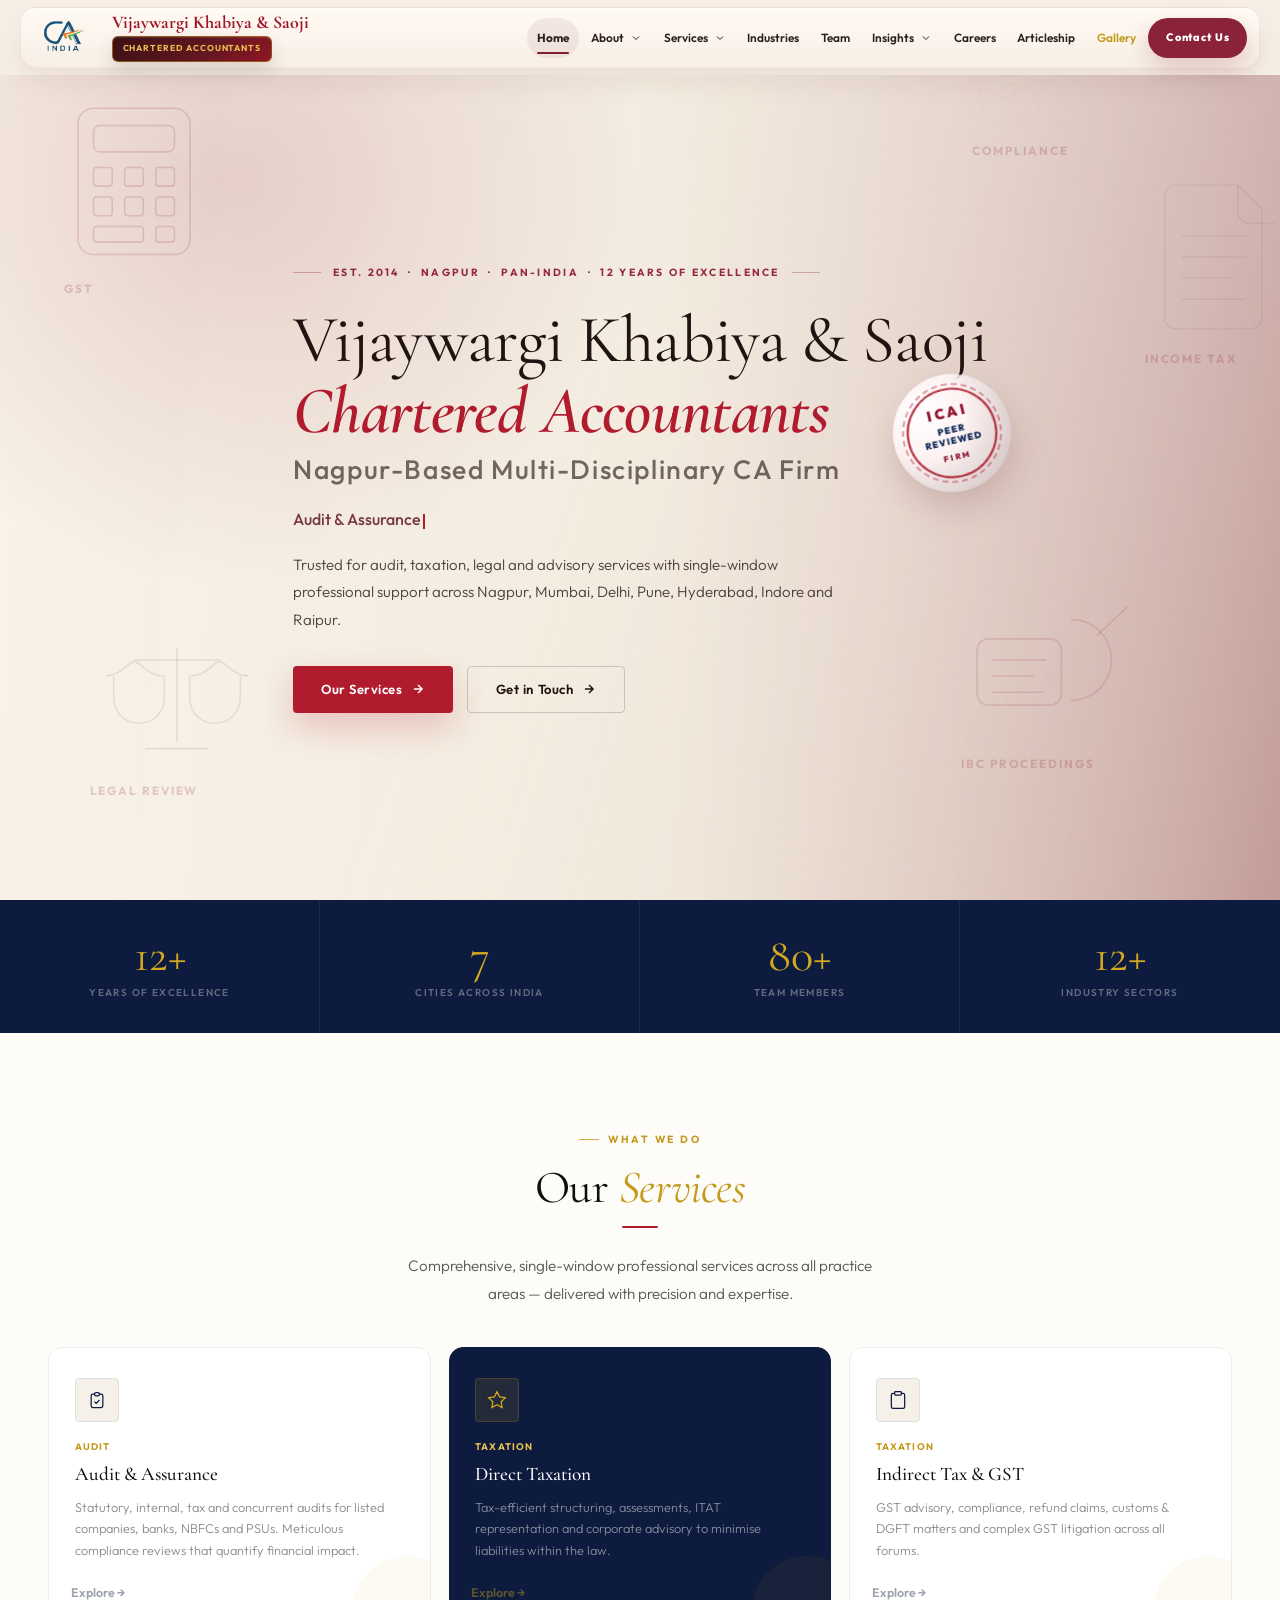
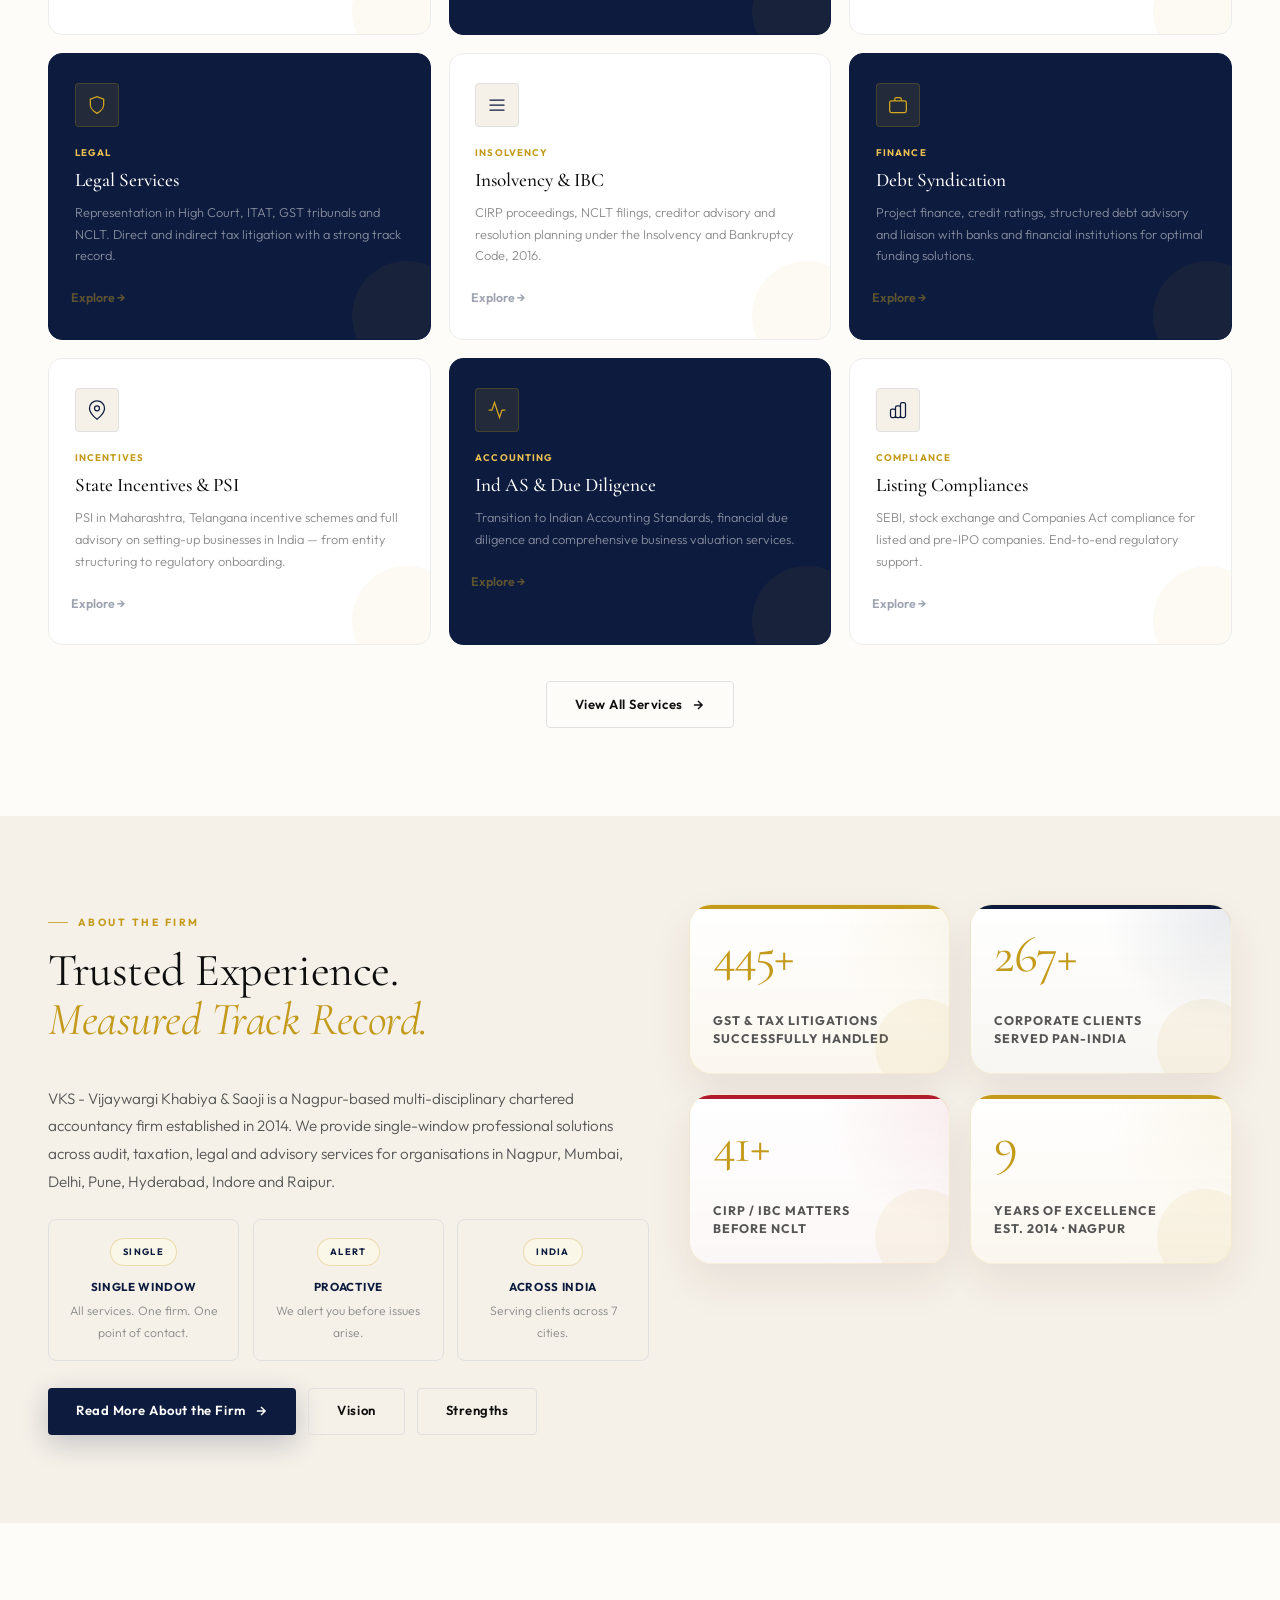
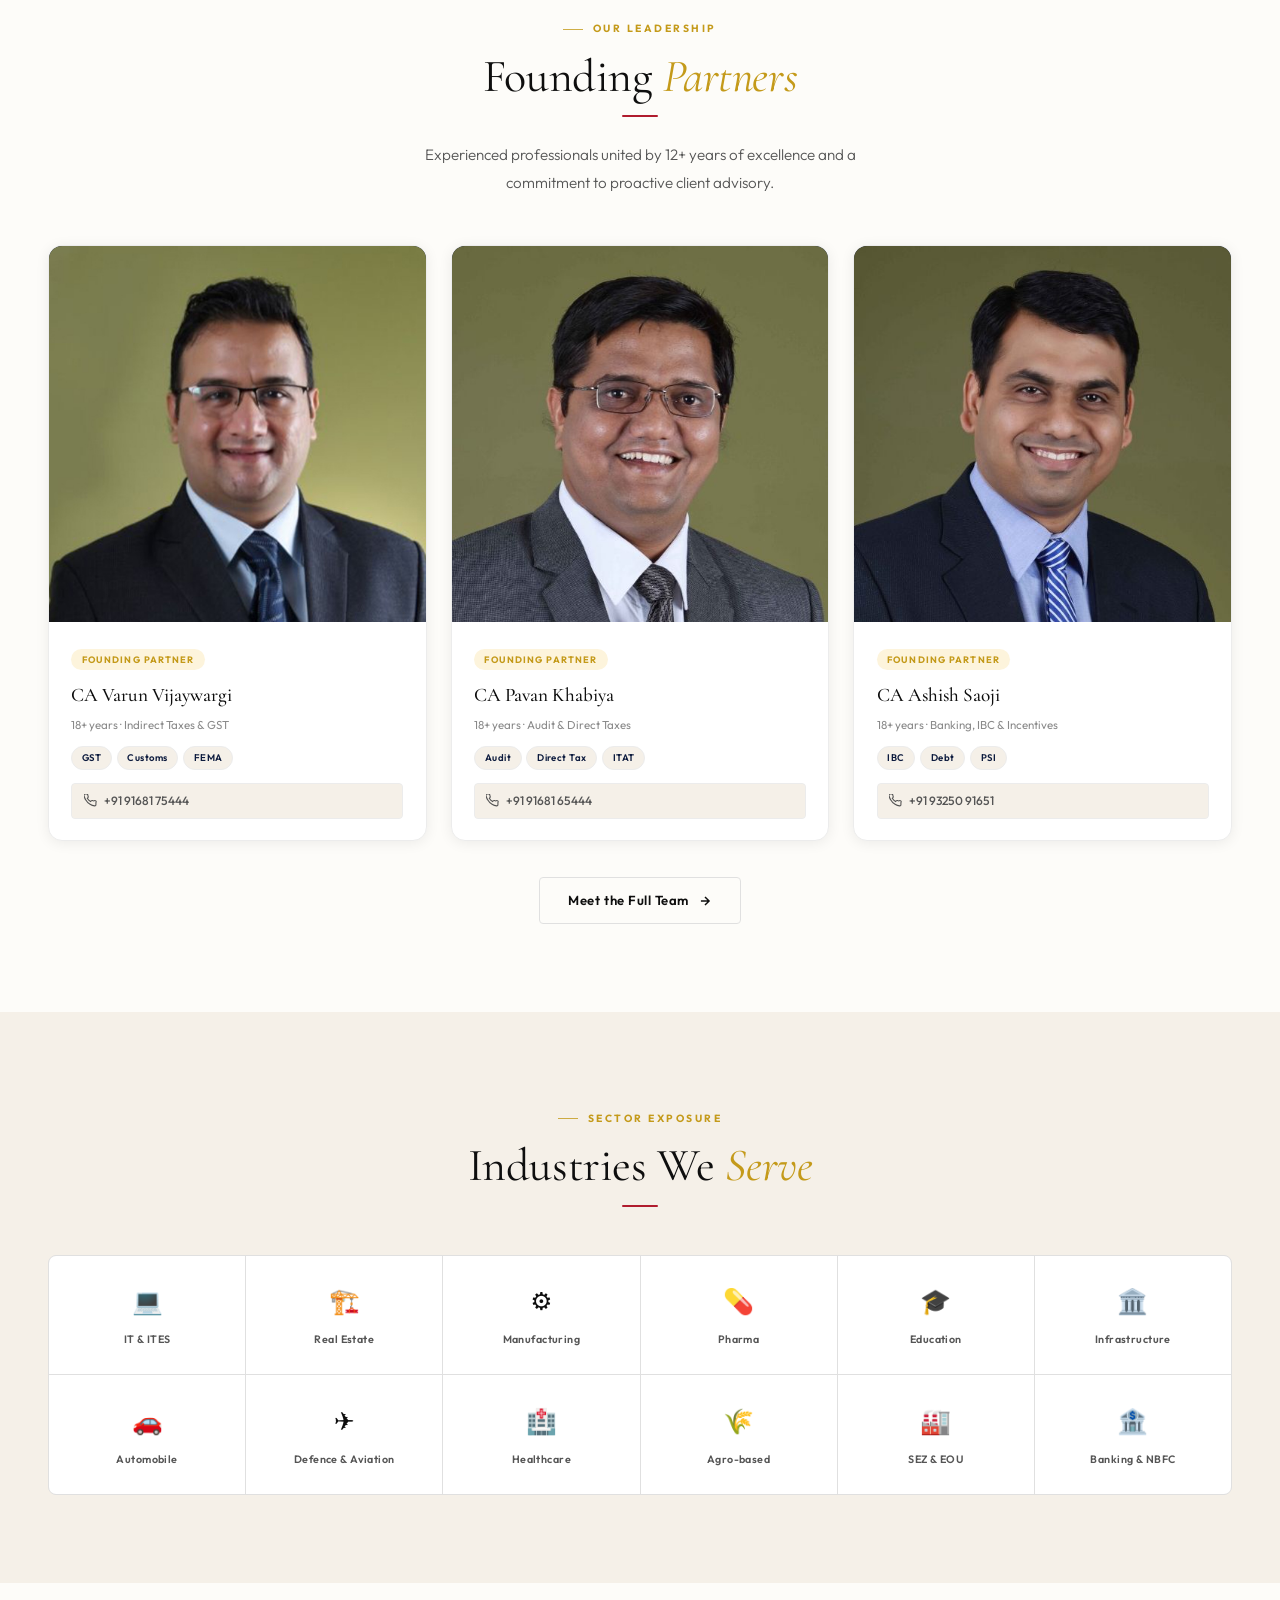
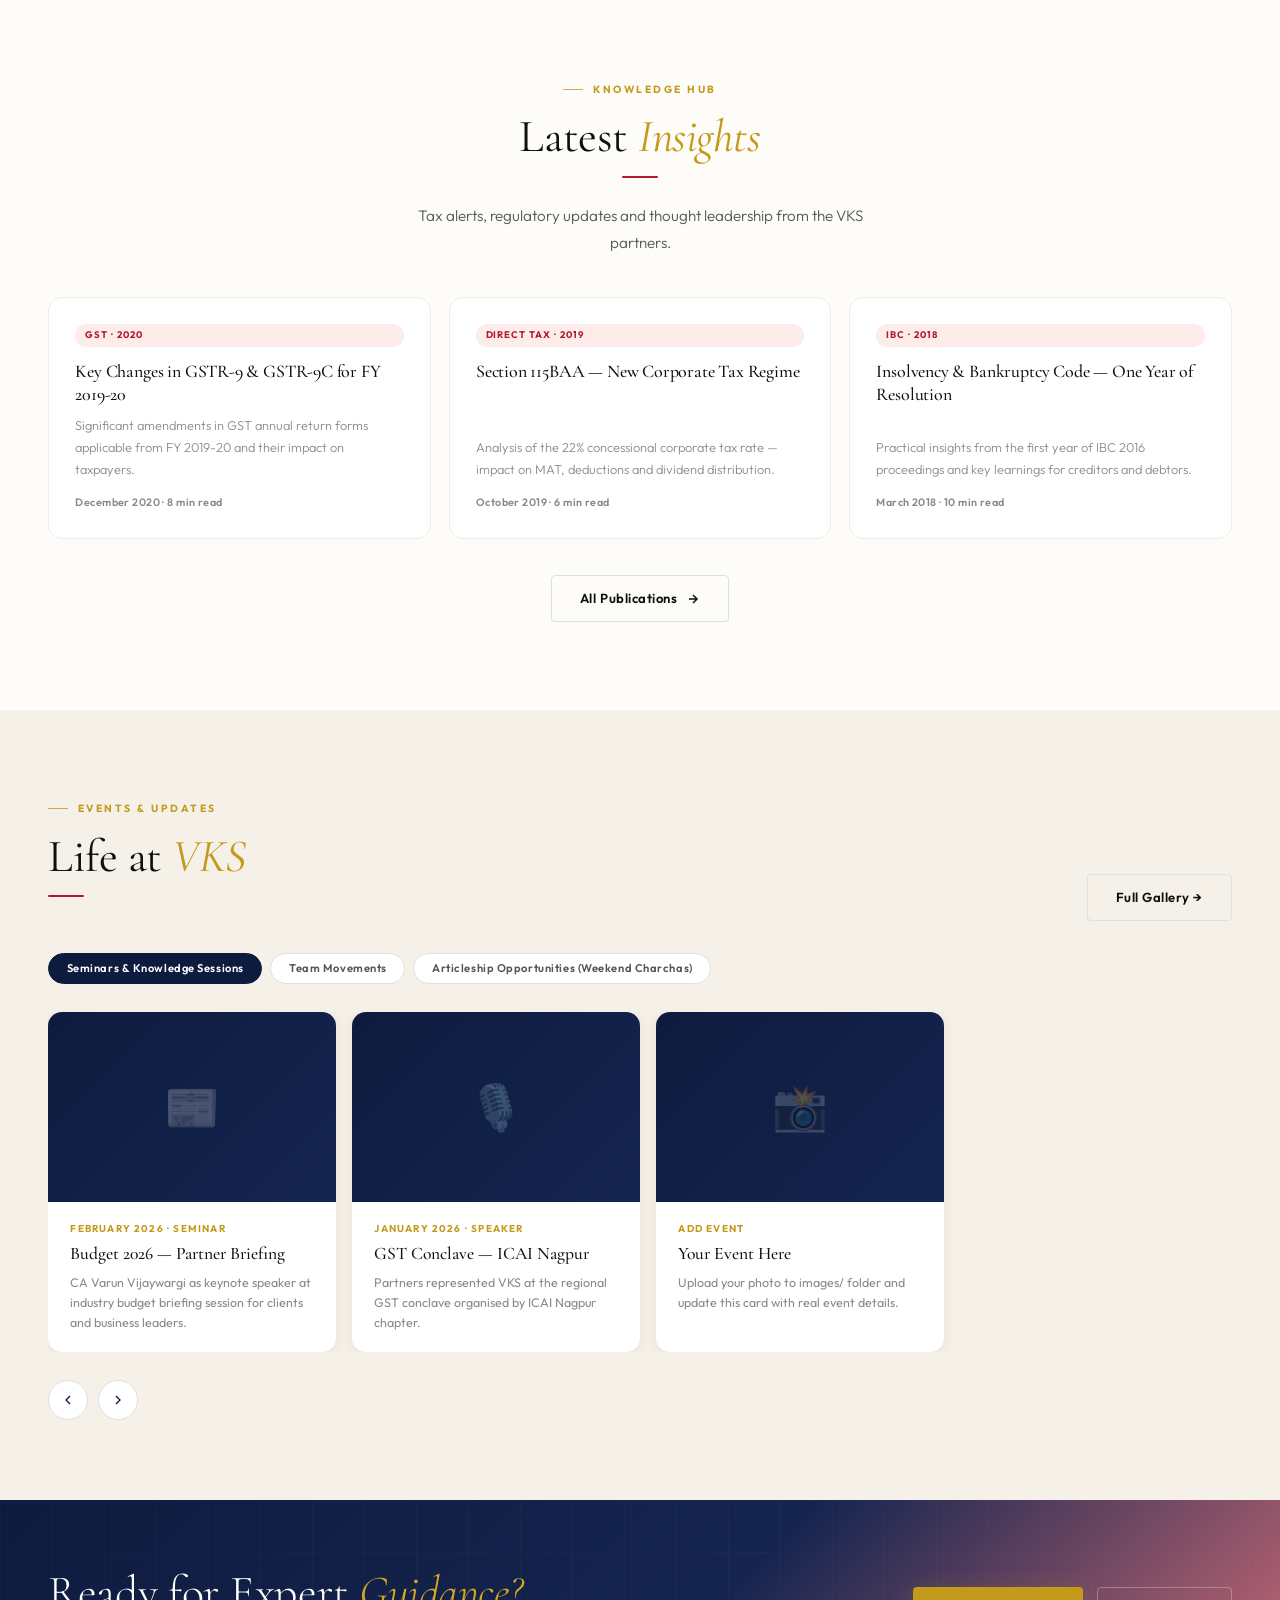
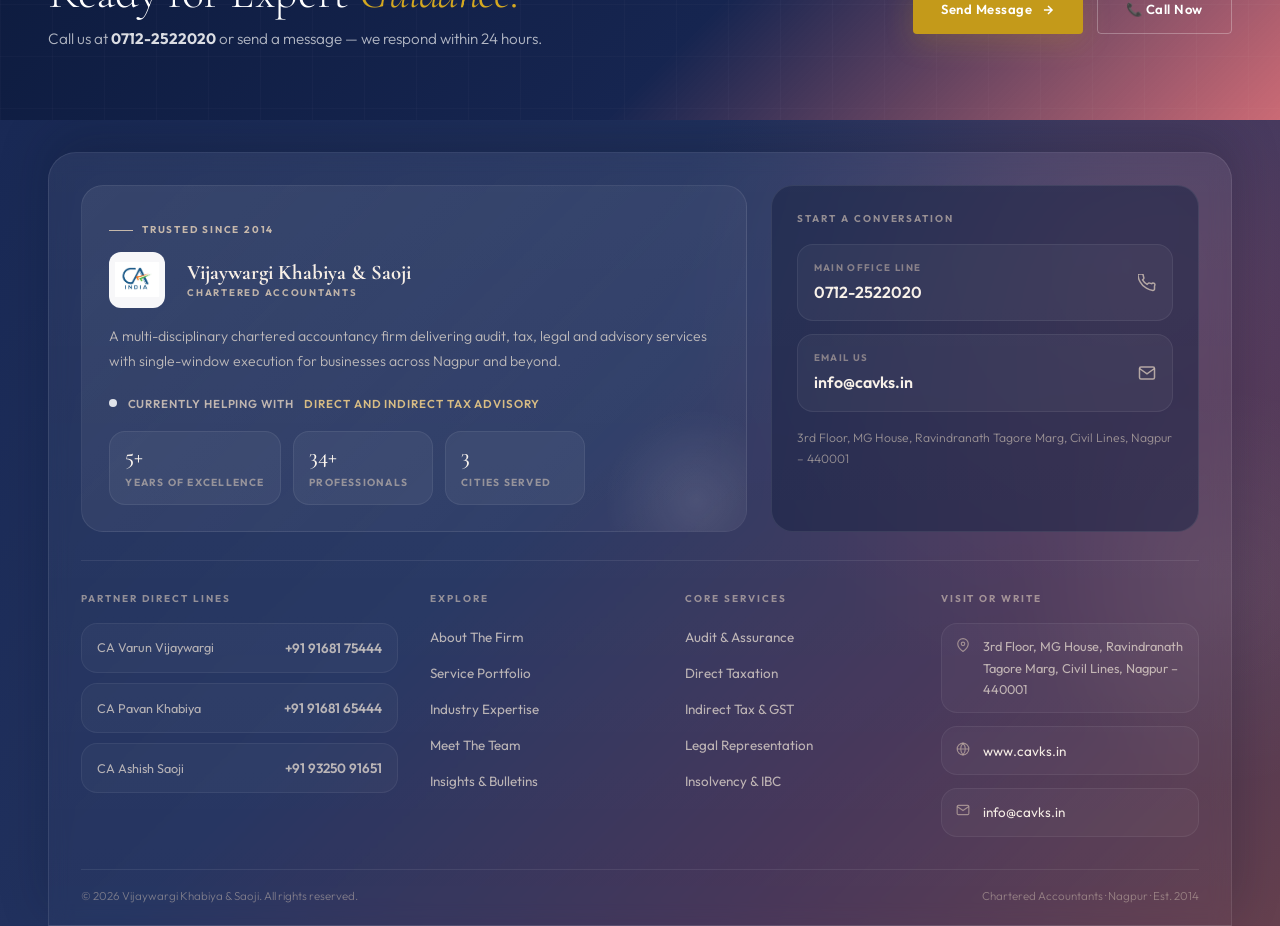
==== index.html @ 18755290 "Add files via upload" ====
﻿<!DOCTYPE html>
<html lang="en">
<head>
<meta charset="UTF-8"/>
<meta name="viewport" content="width=device-width,initial-scale=1.0"/>
<title>Vijaywargi Khabiya &amp; Saoji — Chartered Accountants, Nagpur | Est. 2014</title>
<meta name="description" content="VKS — Vijaywargi Khabiya & Saoji, Nagpur's premier multi-disciplinary CA firm. Audit, Tax, Legal, Advisory and Insolvency services. Pan-India. Est. 2014."/>
<meta property="og:title" content="Vijaywargi Khabiya &amp; Saoji — Chartered Accountants"/>
<meta property="og:description" content="12 years of excellence in Audit, Tax, Legal and Advisory — Nagpur's premier CA firm with Pan-India reach."/>
<meta property="og:type" content="website"/>
<link rel="preconnect" href="https://fonts.googleapis.com"/>
<link rel="preconnect" href="https://fonts.gstatic.com" crossorigin/>
<link rel="stylesheet" href="https://fonts.googleapis.com/css2?family=Cormorant+Garamond:ital,wght@0,300;0,400;0,500;0,600;1,300;1,400;1,600&family=Outfit:wght@300;400;500;600;700&display=swap"/>
<link rel="stylesheet" href="style.css"/>
<style>
/* ── HOME: Partner cards ── */
.p-card{background:var(--white);border:1px solid var(--line2);border-radius:var(--rl);overflow:hidden;transition:all var(--t);box-shadow:var(--sh-sm)}
.p-card:hover{box-shadow:var(--sh-md);transform:translateY(-5px);border-color:var(--gold)}
.p-photo-wrap{position:relative;aspect-ratio:1/1;overflow:hidden;background:linear-gradient(135deg,var(--navy),var(--navy2))}
.p-photo{width:100%;height:100%;object-fit:cover;object-position:top center;display:block;transition:transform .6s var(--ease)}
.p-card:hover .p-photo{transform:scale(1.06)}
.p-photo-overlay{position:absolute;inset:0;background:linear-gradient(to top,rgba(13,27,62,.8) 0%,transparent 55%);opacity:0;transition:opacity .35s;display:flex;align-items:flex-end;padding:1.1rem}
.p-card:hover .p-photo-overlay{opacity:1}
.p-overlay-content{width:100%}
.p-overlay-spec{font-size:.65rem;font-weight:700;letter-spacing:.1em;text-transform:uppercase;color:var(--gold);margin-bottom:.5rem}
.p-overlay-mobile{display:flex;align-items:center;gap:.4rem;font-size:.75rem;color:rgba(255,255,255,.8);font-weight:500}
.p-body{padding:1.35rem 1.4rem}
.p-prof-badge{display:inline-block;font-size:.58rem;font-weight:700;letter-spacing:.12em;text-transform:uppercase;color:var(--gold);background:var(--gold-lt);padding:.18rem .65rem;border-radius:40px;margin-bottom:.6rem}
.p-name{font-family:'Cormorant Garamond',serif;font-size:1.2rem;font-weight:500;color:var(--ink);margin-bottom:.2rem}
.p-exp{font-size:.72rem;color:var(--ink4);margin-bottom:.75rem}
.p-tags{display:flex;flex-wrap:wrap;gap:.3rem;margin-bottom:.85rem}
.p-tag{font-size:.6rem;font-weight:600;letter-spacing:.05em;padding:.2rem .6rem;border-radius:40px;background:var(--surf);color:var(--navy);border:1px solid var(--line2)}
.p-mobile{display:flex;align-items:center;gap:.45rem;font-size:.75rem;font-weight:500;color:var(--ink3);padding:.42rem .7rem;background:var(--surf);border-radius:var(--rs);transition:all var(--tf);border:1px solid var(--line2)}
.p-mobile:hover{background:var(--navy);color:var(--white);border-color:var(--navy)}
.p-mobile svg{width:13px;height:13px;flex-shrink:0}
</style>
</head>
<body>

<!-- NAV -->
<nav class="nav">
  <div class="container nav-inner">
    <a href="index.html" class="logo">
  <img src="images/logo.jpg" alt="VKS CA" class="logo-img" loading="eager"/>
  <div class="logo-text">
    <span class="logo-firm">Vijaywargi Khabiya &amp; Saoji</span>        <span class="logo-tag">Chartered Accountants</span>
  </div>
    </a>
    <ul class="nav-links">
      <li class="nav-item"><a href="index.html" class="active">Home</a></li>
      <li class="nav-item has-dropdown">
        <button class="nav-drop-toggle" aria-expanded="false">About <svg viewBox="0 0 24 24" fill="none" stroke="currentColor" stroke-width="2"><path d="M6 9l6 6 6-6"/></svg></button>
        <div class="nav-dropdown">
          <a href="about.html#overview"><span>Firm Overview</span><small>Our story, multi-city presence and firm philosophy.</small></a>
          <a href="about.html#firm-vision"><span>Vision</span><small>Inclusive growth, compliance culture and expanding reach.</small></a>
          <a href="about.html#firm-strengths"><span>Strengths</span><small>Professionalism, quality deliverables and practical advisory.</small></a>
          <a href="about.html#firm-profile"><span>Firm Profile</span><small>Practice approach, reach and core professional strengths.</small></a>
        </div>
      </li>
      <li class="nav-item has-dropdown">
        <button class="nav-drop-toggle" aria-expanded="false">Services <svg viewBox="0 0 24 24" fill="none" stroke="currentColor" stroke-width="2"><path d="M6 9l6 6 6-6"/></svg></button>
        <div class="nav-dropdown">
          <a href="services.html#audit"><span>Audit &amp; Assurance</span><small>Statutory, internal, tax and concurrent audit support.</small></a>
          <a href="services.html#direct-tax"><span>Direct Taxation</span><small>Tax planning, assessments and litigation representation.</small></a>
          <a href="services.html#indirect-tax"><span>Indirect Tax &amp; GST</span><small>GST advisory, compliance, refunds and disputes.</small></a>
          <a href="services.html#legal"><span>Legal Services</span><small>Representation before tribunals and higher courts.</small></a>
          <a href="services.html#insolvency"><span>Insolvency &amp; IBC</span><small>CIRP, NCLT matters and restructuring support.</small></a>
          <a href="services.html"><span>See All Services In Detail</span></a>
        </div>
      </li>
      <li class="nav-item"><a href="industries.html">Industries</a></li>
      <li class="nav-item"><a href="partners.html">Team</a></li>
      <li class="nav-item has-dropdown">
        <button class="nav-drop-toggle" aria-expanded="false">Insights <svg viewBox="0 0 24 24" fill="none" stroke="currentColor" stroke-width="2"><path d="M6 9l6 6 6-6"/></svg></button>
        <div class="nav-dropdown">
          <a href="publications.html#monthly-bulletins"><span>Monthly Bulletins</span><small>Monthly VKS bulletin issues in one place.</small></a>
          <a href="publications.html#articles-alerts"><span>Articles &amp; Alerts</span><small>Insights, technical articles and regulatory updates.</small></a>
        </div>
      </li>
      <li class="nav-item"><a href="careers.html">Careers</a></li>
      <li class="nav-item"><a href="articleship.html">Articleship</a></li>
      <li class="nav-item"><a href="gallery.html" class="nav-gallery-link">Gallery</a></li>
      <li class="nav-item"><a href="contact.html" class="nav-cta-btn">Contact Us</a></li>
    </ul>
    <button class="ham" aria-label="Menu"><span></span><span></span><span></span></button>
  </div>
</nav>
<div class="drawer">
  <a href="index.html">Home</a>
  <div class="drawer-group">
    <button class="drawer-toggle" aria-expanded="false">About <svg viewBox="0 0 24 24" fill="none" stroke="currentColor" stroke-width="2"><path d="M6 9l6 6 6-6"/></svg></button>
    <div class="drawer-panel"><div class="drawer-panel-inner">
      <a href="about.html#overview">Firm Overview</a>
      <a href="about.html#firm-vision">Vision</a>
      <a href="about.html#firm-strengths">Strengths</a>
      <a href="about.html#firm-profile">Firm Profile</a>
    </div></div>
  </div>
  <div class="drawer-group">
    <button class="drawer-toggle" aria-expanded="false">Services <svg viewBox="0 0 24 24" fill="none" stroke="currentColor" stroke-width="2"><path d="M6 9l6 6 6-6"/></svg></button>
    <div class="drawer-panel"><div class="drawer-panel-inner">
      <a href="services.html#audit">Audit &amp; Assurance</a>
      <a href="services.html#direct-tax">Direct Taxation</a>
      <a href="services.html#indirect-tax">Indirect Tax &amp; GST</a>
      <a href="services.html#legal">Legal Services</a>
      <a href="services.html#insolvency">Insolvency &amp; IBC</a>
      <a href="services.html">See All Services In Detail</a>
    </div></div>
  </div>
  <a href="industries.html">Industries</a>
  <a href="partners.html">Team</a>
  <div class="drawer-group">
    <button class="drawer-toggle" aria-expanded="false">Insights <svg viewBox="0 0 24 24" fill="none" stroke="currentColor" stroke-width="2"><path d="M6 9l6 6 6-6"/></svg></button>
    <div class="drawer-panel"><div class="drawer-panel-inner">
      <a href="publications.html#monthly-bulletins">Monthly Bulletins</a>
      <a href="publications.html#articles-alerts">Articles &amp; Alerts</a>
    </div></div>
  </div>
  <a href="careers.html">Careers</a>
  <a href="articleship.html">Articleship</a>
  <a href="gallery.html">Gallery</a>
  <a href="contact.html">Contact</a>
</div>
<!-- HERO -->
<section class="hero">
  <div class="hero-bg"></div>
  <div class="hero-mesh"></div>
  <div class="hero-sketches" aria-hidden="true">
    <div class="hero-sketch sketch-calc">
      <svg viewBox="0 0 180 220" fill="none" stroke="currentColor" stroke-width="2">
        <rect x="18" y="12" width="144" height="188" rx="20"></rect>
        <rect x="38" y="34" width="104" height="34" rx="8"></rect>
        <rect x="38" y="88" width="24" height="24" rx="4"></rect>
        <rect x="78" y="88" width="24" height="24" rx="4"></rect>
        <rect x="118" y="88" width="24" height="24" rx="4"></rect>
        <rect x="38" y="126" width="24" height="24" rx="4"></rect>
        <rect x="78" y="126" width="24" height="24" rx="4"></rect>
        <rect x="118" y="126" width="24" height="24" rx="4"></rect>
        <rect x="38" y="164" width="64" height="20" rx="4"></rect>
        <rect x="118" y="164" width="24" height="20" rx="4"></rect>
      </svg>
      <span>GST</span>
    </div>
    <div class="hero-sketch sketch-tax">
      <svg viewBox="0 0 210 240" fill="none" stroke="currentColor" stroke-width="2">
        <path d="M44 20h88l34 34v154a16 16 0 0 1-16 16H44a16 16 0 0 1-16-16V36a16 16 0 0 1 16-16Z"></path>
        <path d="M132 20v38a16 16 0 0 0 16 16h36"></path>
        <path d="M52 92h92"></path>
        <path d="M52 122h92"></path>
        <path d="M52 152h76"></path>
        <path d="M52 182h88"></path>
      </svg>
      <span>Income Tax</span>
    </div>
    <div class="hero-sketch sketch-scales">
      <svg viewBox="0 0 220 180" fill="none" stroke="currentColor" stroke-width="2">
        <path d="M110 22v120"></path>
        <path d="M56 38h108"></path>
        <path d="M20 58c20 0 28-18 36-18s16 18 36 18"></path>
        <path d="M128 58c20 0 28-18 36-18s16 18 36 18"></path>
        <path d="M30 58v28c0 18 14 32 32 32s32-14 32-32V58"></path>
        <path d="M126 58v28c0 18 14 32 32 32s32-14 32-32V58"></path>
        <path d="M70 150h80"></path>
      </svg>
      <span>Legal Review</span>
    </div>
    <div class="hero-sketch sketch-rupee">
      <svg viewBox="0 0 190 190" fill="none" stroke="currentColor" stroke-width="2">
        <circle cx="95" cy="95" r="78"></circle>
        <path d="M74 52h46"></path>
        <path d="M74 74h42"></path>
        <path d="M74 52c20 0 34 14 34 30s-14 28-34 28h8l42 40"></path>
      </svg>
      <span>Compliance</span>
    </div>
    <div class="hero-sketch sketch-ibc">
      <svg viewBox="0 0 220 180" fill="none" stroke="currentColor" stroke-width="2">
        <rect x="20" y="48" width="104" height="82" rx="14"></rect>
        <path d="M38 74h68"></path>
        <path d="M38 94h52"></path>
        <path d="M38 114h64"></path>
        <path d="M136 24c28 0 50 22 50 50s-22 50-50 50"></path>
        <path d="M168 44 206 8"></path>
      </svg>
      <span>IBC Proceedings</span>
    </div>
  </div>
  <button class="hero-peer-stamp" type="button" aria-haspopup="dialog" aria-controls="peerReviewModal" aria-label="Open ICAI Peer Reviewed certificate">
    <span class="hero-peer-stamp-ring">
      <svg viewBox="0 0 160 160" aria-hidden="true">
        <circle cx="80" cy="80" r="60"></circle>
      </svg>
      <span class="hero-peer-stamp-center">
        <strong>ICAI</strong>
        <span>Peer Reviewed</span>
        <small>Firm</small>
      </span>
    </span>
  </button>
  <div class="container">
    <div class="hero-content">
      <div class="hero-est">Est. 2014 &nbsp;·&nbsp; Nagpur &nbsp;·&nbsp; Pan-India &nbsp;·&nbsp; 12 Years of Excellence</div>
      <h1>
        <span class="hero-name hero-name-desktop">Vijaywargi Khabiya &amp; Saoji</span>
        <span class="hero-name hero-name-mobile">Vijaywargi Khabiya<br/>&amp; Saoji</span>
        <em>Chartered Accountants</em>
        <small>Nagpur-Based Multi-Disciplinary CA Firm</small>
      </h1>
      <div class="hero-typewriter"><span class="tw-cursor"></span></div>
      <p class="hero-desc">Trusted for audit, taxation, legal and advisory services with single-window professional support across Nagpur, Mumbai, Delhi, Pune, Hyderabad, Indore and Raipur.</p>
      <div class="hero-actions">
        <a href="#services-bento" class="btn btn-gold">Our Services <svg class="arr" viewBox="0 0 24 24" fill="none" stroke="currentColor" stroke-width="2.5"><path d="M5 12h14M12 5l7 7-7 7"/></svg></a>
        <a href="contact.html" class="btn btn-ghost">Get in Touch <svg class="arr" viewBox="0 0 24 24" fill="none" stroke="currentColor" stroke-width="2.5"><path d="M5 12h14M12 5l7 7-7 7"/></svg></a>
      </div>
    </div>
  </div>
  
</section>

<div class="peer-review-modal" id="peerReviewModal" aria-hidden="true" role="dialog" aria-modal="true" aria-labelledby="peerReviewTitle">
  <div class="peer-review-backdrop" data-peer-close></div>
  <div class="peer-review-dialog">
    <button class="peer-review-close" type="button" aria-label="Close certificate" data-peer-close>&times;</button>
    <div class="peer-review-copy">
      <span class="peer-review-kicker">ICAI Peer Review</span>
      <h3 id="peerReviewTitle">Peer Reviewed Firm Certificate</h3>
      <p><strong>ICAI Peer Reviewed Firm</strong></p>
    </div>
    <div class="peer-review-frame">
      <img src="images/peer-review-certificate.jpg" alt="ICAI Peer Review Certificate" class="peer-review-image"/>
      <div class="peer-review-placeholder">Upload your certificate as <code>images/peer-review-certificate.jpg</code></div>
    </div>
  </div>
</div>

<!-- STATS BAR -->
<div class="stats-bar">
  <div class="stat-cell rv"><div class="stat-n" data-count="12" data-suffix="+">12+</div><div class="stat-l">Years of Excellence</div></div>
  <div class="stat-cell rv rv-d1"><div class="stat-n" data-count="7" data-suffix="">7</div><div class="stat-l">Cities Across India</div></div>
  <div class="stat-cell rv rv-d2"><div class="stat-n" data-count="80" data-suffix="+">80+</div><div class="stat-l">Team Members</div></div>
  <div class="stat-cell rv rv-d3"><div class="stat-n" data-count="12" data-suffix="+">12+</div><div class="stat-l">Industry Sectors</div></div>
</div>



<!-- SERVICES BENTO -->
<section class="pad" id="services-bento">
  <div class="container">
    <div class="rv tc">
      <span class="eyebrow" style="justify-content:center">What We Do</span>
      <h2>Our <em style="color:var(--gold)">Services</em></h2>
      <div class="rule c"></div>
      <p style="max-width:min(500px,100%);margin:0 auto">Comprehensive, single-window professional services across all practice areas — delivered with precision and expertise.</p>
    </div>
    <div class="bento-grid">
      <div class="bento-card rv rv-d1">
        <div class="bc-icon"><svg viewBox="0 0 24 24" fill="none" stroke="currentColor"><path d="M9 5H7a2 2 0 00-2 2v12a2 2 0 002 2h10a2 2 0 002-2V7a2 2 0 00-2-2h-2M9 5a2 2 0 002 2h2a2 2 0 002-2M9 5a2 2 0 012-2h2a2 2 0 012 2m-6 9l2 2 4-4"/></svg></div>
        <div class="bc-tag">Audit</div>
        <div class="bc-title">Audit &amp; Assurance</div>
        <p class="bc-desc">Statutory, internal, tax and concurrent audits for listed companies, banks, NBFCs and PSUs. Meticulous compliance reviews that quantify financial impact.</p>
        <a href="services.html#audit" class="bc-arrow">Explore →</a>
      </div>
      <div class="bento-card rv rv-d2">
        <div class="bc-icon"><svg viewBox="0 0 24 24" fill="none" stroke="currentColor"><path d="M12 2l3.09 6.26L22 9.27l-5 4.87 1.18 6.88L12 17.77l-6.18 3.25L7 14.14 2 9.27l6.91-1.01L12 2z"/></svg></div>
        <div class="bc-tag">Taxation</div>
        <div class="bc-title">Direct Taxation</div>
        <p class="bc-desc">Tax-efficient structuring, assessments, ITAT representation and corporate advisory to minimise liabilities within the law.</p>
        <a href="services.html#direct-tax" class="bc-arrow">Explore →</a>
      </div>
      <div class="bento-card rv rv-d3">
        <div class="bc-icon"><svg viewBox="0 0 24 24" fill="none" stroke="currentColor"><path d="M16 4h2a2 2 0 012 2v14a2 2 0 01-2 2H6a2 2 0 01-2-2V6a2 2 0 012-2h2"/><rect x="8" y="2" width="8" height="4" rx="1"/></svg></div>
        <div class="bc-tag">Taxation</div>
        <div class="bc-title">Indirect Tax &amp; GST</div>
        <p class="bc-desc">GST advisory, compliance, refund claims, customs &amp; DGFT matters and complex GST litigation across all forums.</p>
        <a href="services.html#indirect-tax" class="bc-arrow">Explore →</a>
      </div>
      <div class="bento-card rv rv-d1">
        <div class="bc-icon"><svg viewBox="0 0 24 24" fill="none" stroke="currentColor"><path d="M12 22s8-4 8-10V5l-8-3-8 3v7c0 6 8 10 8 10z"/></svg></div>
        <div class="bc-tag">Legal</div>
        <div class="bc-title">Legal Services</div>
        <p class="bc-desc">Representation in High Court, ITAT, GST tribunals and NCLT. Direct and indirect tax litigation with a strong track record.</p>
        <a href="services.html#legal" class="bc-arrow">Explore →</a>
      </div>
      <div class="bento-card rv rv-d2">
        <div class="bc-icon"><svg viewBox="0 0 24 24" fill="none" stroke="currentColor"><path d="M3 6h18M3 12h18M3 18h18"/></svg></div>
        <div class="bc-tag">Insolvency</div>
        <div class="bc-title">Insolvency &amp; IBC</div>
        <p class="bc-desc">CIRP proceedings, NCLT filings, creditor advisory and resolution planning under the Insolvency and Bankruptcy Code, 2016.</p>
        <a href="services.html#insolvency" class="bc-arrow">Explore →</a>
      </div>
      <div class="bento-card rv rv-d3">
        <div class="bc-icon"><svg viewBox="0 0 24 24" fill="none" stroke="currentColor"><rect x="2" y="7" width="20" height="14" rx="2"/><path d="M16 7V5a2 2 0 00-2-2h-4a2 2 0 00-2 2v2"/></svg></div>
        <div class="bc-tag">Finance</div>
        <div class="bc-title">Debt Syndication</div>
        <p class="bc-desc">Project finance, credit ratings, structured debt advisory and liaison with banks and financial institutions for optimal funding solutions.</p>
        <a href="services.html#debt" class="bc-arrow">Explore →</a>
      </div>
      <div class="bento-card rv rv-d1">
        <div class="bc-icon"><svg viewBox="0 0 24 24" fill="none" stroke="currentColor"><path d="M21 10c0 7-9 13-9 13s-9-6-9-13a9 9 0 0118 0z"/><circle cx="12" cy="10" r="3"/></svg></div>
        <div class="bc-tag">Incentives</div>
        <div class="bc-title">State Incentives &amp; PSI</div>
        <p class="bc-desc">PSI in Maharashtra, Telangana incentive schemes and full advisory on setting-up businesses in India — from entity structuring to regulatory onboarding.</p>
        <a href="services.html#incentives" class="bc-arrow">Explore →</a>
      </div>
      <div class="bento-card rv rv-d2">
        <div class="bc-icon"><svg viewBox="0 0 24 24" fill="none" stroke="currentColor"><polyline points="22 12 18 12 15 21 9 3 6 12 2 12"/></svg></div>
        <div class="bc-tag">Accounting</div>
        <div class="bc-title">Ind AS &amp; Due Diligence</div>
        <p class="bc-desc">Transition to Indian Accounting Standards, financial due diligence and comprehensive business valuation services.</p>
        <a href="services.html#indas" class="bc-arrow">Explore →</a>
      </div>
      <div class="bento-card rv rv-d3">
        <div class="bc-icon"><svg viewBox="0 0 24 24" fill="none" stroke="currentColor"><path d="M9 19v-6a2 2 0 00-2-2H5a2 2 0 00-2 2v6a2 2 0 002 2h2a2 2 0 002-2zm0 0V9a2 2 0 012-2h2a2 2 0 012 2v10m-6 0a2 2 0 002 2h2a2 2 0 002-2m0 0V5a2 2 0 012-2h2a2 2 0 012 2v14a2 2 0 01-2 2h-2a2 2 0 01-2-2z"/></svg></div>
        <div class="bc-tag">Compliance</div>
        <div class="bc-title">Listing Compliances</div>
        <p class="bc-desc">SEBI, stock exchange and Companies Act compliance for listed and pre-IPO companies. End-to-end regulatory support.</p>
        <a href="services.html#listing" class="bc-arrow">Explore →</a>
      </div>
    </div>
    <div class="tc rv" style="margin-top:2.25rem">
      <a href="services.html" class="btn btn-outline">View All Services <svg class="arr" viewBox="0 0 24 24" fill="none" stroke="currentColor" stroke-width="2.5"><path d="M5 12h14M12 5l7 7-7 7"/></svg></a>
    </div>
  </div>
</section>

<!-- ACHIEVEMENTS -->
<section class="pad legacy-home-section" style="background:var(--surf)">
  <div class="container">
    <div class="tc rv">
      <span class="eyebrow" style="justify-content:center">Our Track Record</span>
      <h2>Firm <em style="color:var(--gold)">Achievements</em></h2>
      <div class="rule c"></div>
      <p style="max-width:min(500px,100%);margin:0 auto">Milestones that reflect our commitment to excellence, depth of practice and trust of our clients across India.</p>
    </div>
    <div class="achieve-grid">
      <div class="achieve-card rv rv-d1">
        <div class="achieve-icon">⚖️</div>
        <div class="achieve-num"><span data-count="500" data-suffix="+">0+</span></div>
        <div class="achieve-label">GST &amp; Tax Litigations<br/>Successfully Handled</div>
      </div>
      <div class="achieve-card rv rv-d2">
        <div class="achieve-icon">🏢</div>
        <div class="achieve-num"><span data-count="300" data-suffix="+">0+</span></div>
        <div class="achieve-label">Corporate Clients<br/>Served Pan-India</div>
      </div>
      <div class="achieve-card rv rv-d3">
        <div class="achieve-icon">📋</div>
        <div class="achieve-num"><span data-count="50" data-suffix="+">0+</span></div>
        <div class="achieve-label">CIRP / IBC Matters<br/>Before NCLT</div>
      </div>
      <div class="achieve-card rv rv-d4">
        <div class="achieve-icon">🏆</div>
        <div class="achieve-num"><span data-count="12" data-suffix="">0</span></div>
        <div class="achieve-label">Years of Excellence<br/>Est. 2014 · Nagpur</div>
      </div>
    </div>
  </div>
</section>
  

<!-- ABOUT -->
<section class="about pad legacy-home-section" style="background:var(--surf)">
  <div class="container">
    <div class="about-grid">
      <div class="about-visual rv-scale">
        <img src="https://images.unsplash.com/photo-1521791136064-7986c2920216?w=900&auto=format&fit=crop&q=80" alt="VKS Team — Vijaywargi Khabiya &amp; Saoji" class="about-img-main" loading="lazy"/>
        <div class="about-img-badge"><span class="n">12</span><span class="l">Years of<br/>Excellence</span></div>
      </div>
      <div class="about-copy">
        <span class="eyebrow rv">About the Firm</span>
        <h2 class="rv rv-d1">A Multi-Disciplinary<br/><em style="color:var(--gold)">CA Firm Since 2014</em></h2>
        <div class="rule rv rv-d2"></div>
        <p class="rv rv-d2">VKS — Vijaywargi Khabiya &amp; Saoji is a multi-disciplinary chartered accountancy firm based in Nagpur. Established in 2014, the Firm has built a notable presence and grown to provide single-window professional services to organisations not only in Nagpur but also in Mumbai, Delhi, Pune, Hyderabad, Indore and Raipur.</p>
        <div class="pillars rv rv-d3">
          <div class="pillar"><div class="pillar-icon">🔒</div><h4>Single Window</h4><p>All services. One firm. One point of contact.</p></div>
          <div class="pillar"><div class="pillar-icon">📡</div><h4>Proactive</h4><p>We alert you before issues arise.</p></div>
          <div class="pillar"><div class="pillar-icon">🌐</div><h4>Pan-India</h4><p>7 cities. One trusted firm.</p></div>
        </div>
        <div class="rv rv-d4" style="margin-top:1.65rem;display:flex;gap:.75rem;flex-wrap:wrap">
          <a href="about.html#overview" class="btn btn-navy">About the Firm <svg class="arr" viewBox="0 0 24 24" fill="none" stroke="currentColor" stroke-width="2.5"><path d="M5 12h14M12 5l7 7-7 7"/></svg></a>
          <a href="about.html#firm-vision" class="btn btn-outline">Firm Vision</a>
          <a href="about.html#firm-strengths" class="btn btn-outline">Our Strengths</a>
        </div>
      </div>
    </div>
  </div>
</section>

<!-- FIRM OVERVIEW -->
<section class="pad firm-overview-section" style="background:var(--surf)">
  <div class="container">
    <div class="firm-overview">
      <div class="firm-overview-copy">
        <span class="eyebrow rv">About the Firm</span>
        <h2 class="rv rv-d1">Trusted Experience.<br/><em style="color:var(--gold)">Measured Track Record.</em></h2>
        <div class="rule rv rv-d2"></div>
        <p class="rv rv-d2">VKS - Vijaywargi Khabiya &amp; Saoji is a Nagpur-based multi-disciplinary chartered accountancy firm established in 2014. We provide single-window professional solutions across audit, taxation, legal and advisory services for organisations in Nagpur, Mumbai, Delhi, Pune, Hyderabad, Indore and Raipur.</p>
        <div class="pillars rv rv-d3">
          <div class="pillar"><div class="pillar-icon">Single</div><h4>Single Window</h4><p>All services. One firm. One point of contact.</p></div>
          <div class="pillar"><div class="pillar-icon">Alert</div><h4>Proactive</h4><p>We alert you before issues arise.</p></div>
          <div class="pillar"><div class="pillar-icon">India</div><h4>Across India</h4><p>Serving clients across 7 cities.</p></div>
        </div>
        <div class="rv rv-d4" style="margin-top:1.65rem;display:flex;gap:.75rem;flex-wrap:wrap">
          <a href="about.html#overview" class="btn btn-navy">Read More About the Firm <svg class="arr" viewBox="0 0 24 24" fill="none" stroke="currentColor" stroke-width="2.5"><path d="M5 12h14M12 5l7 7-7 7"/></svg></a>
          <a href="about.html#firm-vision" class="btn btn-outline">Vision</a>
          <a href="about.html#firm-strengths" class="btn btn-outline">Strengths</a>
        </div>
      </div>
      <div class="firm-overview-stats">
        <div class="achieve-grid achieve-grid-compact">
          <div class="achieve-card rv rv-d1">
            <div class="achieve-num"><span data-count="500" data-suffix="+">0+</span></div>
            <div class="achieve-label">GST &amp; Tax Litigations<br/>Successfully Handled</div>
          </div>
          <div class="achieve-card rv rv-d2">
            <div class="achieve-num"><span data-count="300" data-suffix="+">0+</span></div>
            <div class="achieve-label">Corporate Clients<br/>Served Pan-India</div>
          </div>
          <div class="achieve-card rv rv-d3">
            <div class="achieve-num"><span data-count="50" data-suffix="+">0+</span></div>
            <div class="achieve-label">CIRP / IBC Matters<br/>Before NCLT</div>
          </div>
          <div class="achieve-card rv rv-d4">
            <div class="achieve-num"><span data-count="12" data-suffix="">0</span></div>
            <div class="achieve-label">Years of Excellence<br/>Est. 2014 · Nagpur</div>
          </div>
        </div>
      </div>
    </div>
  </div>
</section>

<!-- PARTNERS PREVIEW -->
<section class="pad">
  <div class="container">
    <div class="rv tc">
      <span class="eyebrow" style="justify-content:center">Our Leadership</span>
      <h2>Founding <em style="color:var(--gold)">Partners</em></h2>
      <div class="rule c"></div>
      <p style="max-width:min(500px,100%);margin:0 auto">Experienced professionals united by 12+ years of excellence and a commitment to proactive client advisory.</p>
    </div>
    <div class="partners-slider-mob" id="partnerSliderMob" style="display:none">
  <button class="p-slider-arrow prev" id="pSliderPrev" aria-label="Previous"><svg width="16" height="16" viewBox="0 0 24 24" fill="none" stroke="currentColor" stroke-width="2"><path d="M15 18l-6-6 6-6"/></svg></button>
  <div class="p-slider-track-wrap"><div class="p-slider-track" id="pSliderTrack"></div></div>
  <button class="p-slider-arrow next" id="pSliderNext" aria-label="Next"><svg width="16" height="16" viewBox="0 0 24 24" fill="none" stroke="currentColor" stroke-width="2"><path d="M9 18l6-6-6-6"/></svg></button>
  <div class="p-slider-dots" id="pSliderDots"></div>
</div>
<div class="partners-grid" id="partnersGridDesktop">
      <!-- Varun -->
      <div class="p-card rv rv-d1" data-partner-link="partners.html#varun" role="link" tabindex="0">
        <div class="p-photo-wrap">
          <img src="images/varun.jpg" alt="CA Varun Vijaywargi" class="p-photo" loading="lazy"/>
          <div class="p-photo-overlay">
            <div class="p-overlay-content">
              <div class="p-overlay-spec">Indirect Taxes &amp; GST</div>
              <a href="tel:+919168175444" class="p-overlay-mobile"><svg viewBox="0 0 24 24" fill="none" stroke="currentColor" stroke-width="2" width="13" height="13"><path d="M22 16.92v3a2 2 0 01-2.18 2 19.79 19.79 0 01-8.63-3.07A19.5 19.5 0 013.07 10.8a19.79 19.79 0 01-3.07-8.68A2 2 0 012 0h3a2 2 0 012 1.72 12.84 12.84 0 00.7 2.81 2 2 0 01-.45 2.11L6.09 7.91a16 16 0 006 6l1.27-1.27a2 2 0 012.11-.45 12.84 12.84 0 002.81.7A2 2 0 0122 16z"/></svg>+91 91681 75444</a>
            </div>
          </div>
        </div>
        <div class="p-body">
          <div class="p-prof-badge">Founding Partner</div>
          <div class="p-name">CA Varun Vijaywargi</div>
          <div class="p-exp">18+ years · Indirect Taxes &amp; GST</div>
          <div class="p-tags"><span class="p-tag">GST</span><span class="p-tag">Customs</span><span class="p-tag">FEMA</span></div>
          <a href="tel:+919168175444" class="p-mobile"><svg viewBox="0 0 24 24" fill="none" stroke="currentColor" stroke-width="2"><path d="M22 16.92v3a2 2 0 01-2.18 2 19.79 19.79 0 01-8.63-3.07A19.5 19.5 0 013.07 10.8a19.79 19.79 0 01-3.07-8.68A2 2 0 012 0h3a2 2 0 012 1.72 12.84 12.84 0 00.7 2.81 2 2 0 01-.45 2.11L6.09 7.91a16 16 0 006 6l1.27-1.27a2 2 0 012.11-.45 12.84 12.84 0 002.81.7A2 2 0 0122 16z"/></svg>+91 91681 75444</a>
        </div>
      </div>
      <!-- Pavan -->
      <div class="p-card rv rv-d2" data-partner-link="partners.html#pavan" role="link" tabindex="0">
        <div class="p-photo-wrap">
          <img src="images/pavan.jpg" alt="CA Pavan Khabiya" class="p-photo" loading="lazy"/>
          <div class="p-photo-overlay">
            <div class="p-overlay-content">
              <div class="p-overlay-spec">Audit &amp; Direct Taxes</div>
              <a href="tel:+919168165444" class="p-overlay-mobile"><svg viewBox="0 0 24 24" fill="none" stroke="currentColor" stroke-width="2" width="13" height="13"><path d="M22 16.92v3a2 2 0 01-2.18 2 19.79 19.79 0 01-8.63-3.07A19.5 19.5 0 013.07 10.8a19.79 19.79 0 01-3.07-8.68A2 2 0 012 0h3a2 2 0 012 1.72 12.84 12.84 0 00.7 2.81 2 2 0 01-.45 2.11L6.09 7.91a16 16 0 006 6l1.27-1.27a2 2 0 012.11-.45 12.84 12.84 0 002.81.7A2 2 0 0122 16z"/></svg>+91 91681 65444</a>
            </div>
          </div>
        </div>
        <div class="p-body">
          <div class="p-prof-badge">Founding Partner</div>
          <div class="p-name">CA Pavan Khabiya</div>
          <div class="p-exp">18+ years · Audit &amp; Direct Taxes</div>
          <div class="p-tags"><span class="p-tag">Audit</span><span class="p-tag">Direct Tax</span><span class="p-tag">ITAT</span></div>
          <a href="tel:+919168165444" class="p-mobile"><svg viewBox="0 0 24 24" fill="none" stroke="currentColor" stroke-width="2"><path d="M22 16.92v3a2 2 0 01-2.18 2 19.79 19.79 0 01-8.63-3.07A19.5 19.5 0 013.07 10.8a19.79 19.79 0 01-3.07-8.68A2 2 0 012 0h3a2 2 0 012 1.72 12.84 12.84 0 00.7 2.81 2 2 0 01-.45 2.11L6.09 7.91a16 16 0 006 6l1.27-1.27a2 2 0 012.11-.45 12.84 12.84 0 002.81.7A2 2 0 0122 16z"/></svg>+91 91681 65444</a>
        </div>
      </div>
      <!-- Ashish -->
      <div class="p-card rv rv-d3" data-partner-link="partners.html#ashish" role="link" tabindex="0">
        <div class="p-photo-wrap">
          <img src="images/ashish.jpg" alt="CA Ashish Saoji" class="p-photo" loading="lazy"/>
          <div class="p-photo-overlay">
            <div class="p-overlay-content">
              <div class="p-overlay-spec">Banking, IBC &amp; Incentives</div>
              <a href="tel:+919325091651" class="p-overlay-mobile"><svg viewBox="0 0 24 24" fill="none" stroke="currentColor" stroke-width="2" width="13" height="13"><path d="M22 16.92v3a2 2 0 01-2.18 2 19.79 19.79 0 01-8.63-3.07A19.5 19.5 0 013.07 10.8a19.79 19.79 0 01-3.07-8.68A2 2 0 012 0h3a2 2 0 012 1.72 12.84 12.84 0 00.7 2.81 2 2 0 01-.45 2.11L6.09 7.91a16 16 0 006 6l1.27-1.27a2 2 0 012.11-.45 12.84 12.84 0 002.81.7A2 2 0 0122 16z"/></svg>+91 93250 91651</a>
            </div>
          </div>
        </div>
        <div class="p-body">
          <div class="p-prof-badge">Founding Partner</div>
          <div class="p-name">CA Ashish Saoji</div>
          <div class="p-exp">18+ years · Banking, IBC &amp; Incentives</div>
          <div class="p-tags"><span class="p-tag">IBC</span><span class="p-tag">Debt</span><span class="p-tag">PSI</span></div>
          <a href="tel:+919325091651" class="p-mobile"><svg viewBox="0 0 24 24" fill="none" stroke="currentColor" stroke-width="2"><path d="M22 16.92v3a2 2 0 01-2.18 2 19.79 19.79 0 01-8.63-3.07A19.5 19.5 0 013.07 10.8a19.79 19.79 0 01-3.07-8.68A2 2 0 012 0h3a2 2 0 012 1.72 12.84 12.84 0 00.7 2.81 2 2 0 01-.45 2.11L6.09 7.91a16 16 0 006 6l1.27-1.27a2 2 0 012.11-.45 12.84 12.84 0 002.81.7A2 2 0 0122 16z"/></svg>+91 93250 91651</a>
        </div>
      </div>
    </div>
    <div class="tc rv" style="margin-top:2.25rem">
      <a href="partners.html" class="btn btn-outline">Meet the Full Team <svg class="arr" viewBox="0 0 24 24" fill="none" stroke="currentColor" stroke-width="2.5"><path d="M5 12h14M12 5l7 7-7 7"/></svg></a>
    </div>
  </div>
</section>

<!-- INDUSTRIES -->
<section class="pad" style="background:var(--surf)">
  <div class="container">
    <div class="rv tc">
      <span class="eyebrow" style="justify-content:center">Sector Exposure</span>
      <h2>Industries We <em style="color:var(--gold)">Serve</em></h2>
      <div class="rule c"></div>
    </div>
    <div class="ind-grid">
      <div class="ind-cell rv"><div class="ind-icon">💻</div><div class="ind-name">IT &amp; ITES</div></div>
      <div class="ind-cell rv rv-d1"><div class="ind-icon">🏗️</div><div class="ind-name">Real Estate</div></div>
      <div class="ind-cell rv rv-d2"><div class="ind-icon">⚙️</div><div class="ind-name">Manufacturing</div></div>
      <div class="ind-cell rv rv-d3"><div class="ind-icon">💊</div><div class="ind-name">Pharma</div></div>
      <div class="ind-cell rv rv-d1"><div class="ind-icon">🎓</div><div class="ind-name">Education</div></div>
      <div class="ind-cell rv rv-d2"><div class="ind-icon">🏛️</div><div class="ind-name">Infrastructure</div></div>
      <div class="ind-cell rv"><div class="ind-icon">🚗</div><div class="ind-name">Automobile</div></div>
      <div class="ind-cell rv rv-d1"><div class="ind-icon">✈️</div><div class="ind-name">Defence &amp; Aviation</div></div>
      <div class="ind-cell rv rv-d2"><div class="ind-icon">🏥</div><div class="ind-name">Healthcare</div></div>
      <div class="ind-cell rv rv-d3"><div class="ind-icon">🌾</div><div class="ind-name">Agro-based</div></div>
      <div class="ind-cell rv rv-d1"><div class="ind-icon">🏭</div><div class="ind-name">SEZ &amp; EOU</div></div>
      <div class="ind-cell rv rv-d2"><div class="ind-icon">🏦</div><div class="ind-name">Banking &amp; NBFC</div></div>
    </div>
  </div>
</section>
<!-- PUBLICATIONS -->
<section class="pad">
  <div class="container">
    <div class="rv tc">
      <span class="eyebrow" style="justify-content:center">Knowledge Hub</span>
      <h2>Latest <em style="color:var(--gold)">Insights</em></h2>
      <div class="rule c"></div>
      <p style="max-width:min(480px,100%);margin:0 auto">Tax alerts, regulatory updates and thought leadership from the VKS partners.</p>
    </div>
    <div class="pub-grid">
      <div class="pub-card rv rv-d1">
        <span class="pub-tag">GST · 2020</span>
        <h3 class="pub-title">Key Changes in GSTR-9 &amp; GSTR-9C for FY 2019-20</h3>
        <p class="pub-excerpt">Significant amendments in GST annual return forms applicable from FY 2019-20 and their impact on taxpayers.</p>
        <div class="pub-meta">December 2020 · 8 min read</div>
      </div>
      <div class="pub-card rv rv-d2">
        <span class="pub-tag">Direct Tax · 2019</span>
        <h3 class="pub-title">Section 115BAA — New Corporate Tax Regime</h3>
        <p class="pub-excerpt">Analysis of the 22% concessional corporate tax rate — impact on MAT, deductions and dividend distribution.</p>
        <div class="pub-meta">October 2019 · 6 min read</div>
      </div>
      <div class="pub-card rv rv-d3">
        <span class="pub-tag">IBC · 2018</span>
        <h3 class="pub-title">Insolvency &amp; Bankruptcy Code — One Year of Resolution</h3>
        <p class="pub-excerpt">Practical insights from the first year of IBC 2016 proceedings and key learnings for creditors and debtors.</p>
        <div class="pub-meta">March 2018 · 10 min read</div>
      </div>
    </div>
    <div class="tc rv" style="margin-top:2.25rem">
      <a href="publications.html" class="btn btn-outline">All Publications <svg class="arr" viewBox="0 0 24 24" fill="none" stroke="currentColor" stroke-width="2.5"><path d="M5 12h14M12 5l7 7-7 7"/></svg></a>
    </div>
  </div>
</section>

<!-- EVENTS -->
<section class="events-section">
  <div class="container">
    <div style="display:flex;align-items:flex-end;justify-content:space-between;flex-wrap:wrap;gap:1rem;margin-bottom:2rem">
      <div class="rv">
        <span class="eyebrow">Events &amp; Updates</span>
        <h2>Life at <em style="color:var(--gold)">VKS</em></h2>
        <div class="rule"></div>
      </div>
      <a href="gallery.html" class="btn btn-outline rv">Full Gallery →</a>
    </div>
    <div class="event-tabs">
      <button class="event-tab active" data-tab="seminar">Seminars &amp; Knowledge Sessions</button>
      <button class="event-tab" data-tab="team">Team Movements</button>
      <button class="event-tab" data-tab="charcha">Articleship Opportunities (Weekend Charchas)</button>
    </div>
    <!-- Panel 1 -->
    <div class="event-panel active" id="tab-seminar">
      <div class="events-slider-wrap"><div class="events-slider" id="sliderSeminar">
        <div class="event-card"><div class="event-img-placeholder">📰</div><div class="event-body"><div class="event-date">February 2026 · Seminar</div><div class="event-title">Budget 2026 — Partner Briefing</div><div class="event-desc">CA Varun Vijaywargi as keynote speaker at industry budget briefing session for clients and business leaders.</div></div></div>
        <div class="event-card"><div class="event-img-placeholder">🎙️</div><div class="event-body"><div class="event-date">January 2026 · Speaker</div><div class="event-title">GST Conclave — ICAI Nagpur</div><div class="event-desc">Partners represented VKS at the regional GST conclave organised by ICAI Nagpur chapter.</div></div></div>
        <div class="event-card"><div class="event-img-placeholder">📸</div><div class="event-body"><div class="event-date">Add Event</div><div class="event-title">Your Event Here</div><div class="event-desc">Upload your photo to images/ folder and update this card with real event details.</div></div></div>
      </div></div>
      <div class="slider-controls">
        <button class="slider-btn" data-slider="sliderSeminar" data-dir="-1"><svg width="16" height="16" viewBox="0 0 24 24" fill="none" stroke="currentColor" stroke-width="2"><path d="M15 18l-6-6 6-6"/></svg></button>
        <button class="slider-btn" data-slider="sliderSeminar" data-dir="1"><svg width="16" height="16" viewBox="0 0 24 24" fill="none" stroke="currentColor" stroke-width="2"><path d="M9 18l6-6-6-6"/></svg></button>
      </div>
    </div>
    <!-- Panel 3 -->
    <div class="event-panel" id="tab-team">
      <div class="events-slider-wrap"><div class="events-slider" id="sliderTeam">
        <div class="event-card"><div class="event-img-placeholder">🏆</div><div class="event-body"><div class="event-date">December 2025 · Annual Meet</div><div class="event-title">VKS Annual Team Gathering</div><div class="event-desc">Year-end celebration with our 80+ member team. Awards, recognition and festivities.</div></div></div>
        <div class="event-card"><div class="event-img-placeholder">🎉</div><div class="event-body"><div class="event-date">Add Moment</div><div class="event-title">Your Team Photo Here</div><div class="event-desc">Add celebrations, outings, birthdays or any team moment. Update this card with real details.</div></div></div>
      </div></div>
      <div class="slider-controls">
        <button class="slider-btn" data-slider="sliderTeam" data-dir="-1"><svg width="16" height="16" viewBox="0 0 24 24" fill="none" stroke="currentColor" stroke-width="2"><path d="M15 18l-6-6 6-6"/></svg></button>
        <button class="slider-btn" data-slider="sliderTeam" data-dir="1"><svg width="16" height="16" viewBox="0 0 24 24" fill="none" stroke="currentColor" stroke-width="2"><path d="M9 18l6-6-6-6"/></svg></button>
      </div>
    </div>
    <!-- Panel 2 -->
    <div class="event-panel" id="tab-charcha">
      <div class="events-slider-wrap"><div class="events-slider" id="sliderCharcha">
        <div class="event-card"><div class="event-img-placeholder">🎤</div><div class="event-body"><div class="event-date">March 2026 · Saturday</div><div class="event-title">GST Refund Procedures</div><div class="event-desc">Article presentation on export refund claims and common pitfalls in GSTR-1 vs GSTR-3B reconciliation.</div></div></div>
        <div class="event-card"><div class="event-img-placeholder">📚</div><div class="event-body"><div class="event-date">February 2026 · Saturday</div><div class="event-title">Transfer Pricing Basics</div><div class="event-desc">Deep dive into international taxation — arm's length price and TP documentation requirements.</div></div></div>
        <div class="event-card"><div class="event-img-placeholder">⚖️</div><div class="event-body"><div class="event-date">January 2026 · Saturday</div><div class="event-title">IBC &amp; NCLT Proceedings</div><div class="event-desc">Article presentation on CIRP timelines, creditor rights and NCLT filing procedures.</div></div></div>
      </div></div>
      <div class="slider-controls">
        <button class="slider-btn" data-slider="sliderCharcha" data-dir="-1"><svg width="16" height="16" viewBox="0 0 24 24" fill="none" stroke="currentColor" stroke-width="2"><path d="M15 18l-6-6 6-6"/></svg></button>
        <button class="slider-btn" data-slider="sliderCharcha" data-dir="1"><svg width="16" height="16" viewBox="0 0 24 24" fill="none" stroke="currentColor" stroke-width="2"><path d="M9 18l6-6-6-6"/></svg></button>
      </div>
    </div>
  </div>
</section>

<!-- CTA -->
<section class="cta-strip">
  <div class="container"><div class="cta-inner">
    <div class="cta-copy rv"><h2>Ready for Expert <em>Guidance?</em></h2><p>Call us at <strong style="color:rgba(255,255,255,.85)">0712-2522020</strong> or send a message — we respond within 24 hours.</p></div>
    <div class="cta-actions rv rv-d2">
      <a href="contact.html" class="btn btn-gold">Send Message <svg class="arr" viewBox="0 0 24 24" fill="none" stroke="currentColor" stroke-width="2.5"><path d="M5 12h14M12 5l7 7-7 7"/></svg></a>
      <a href="tel:07122522020" class="btn btn-ghost">📞 Call Now</a>
    </div>
  </div></div>
</section>

<!-- FOOTER -->
<footer class="footer">
  <div class="container">
    <div class="footer-shell">
      <div class="footer-spotlight">
        <div class="footer-brand-card rv">
          <div class="footer-kicker">Trusted Since 2014</div>
          <div class="footer-brand">
            <a href="index.html" class="logo" style="display:inline-flex">
              <img src="images/logo.jpg" alt="VKS" style="object-fit:contain;flex-shrink:0"/>
              <div class="logo-text" style="margin-left:.6rem">
                <span class="logo-firm">Vijaywargi Khabiya &amp; Saoji</span>        <span class="logo-tag">Chartered Accountants</span>
              </div>
            </a>
          </div>
          <p class="ft-desc">A multi-disciplinary chartered accountancy firm delivering audit, tax, legal and advisory services with single-window execution for businesses across Nagpur and beyond.</p>
          <div class="ft-dynamic-line" aria-live="polite">
            <span class="ft-dynamic-dot"></span>
            <span>Currently helping with</span>
            <span class="ft-dynamic-text">Audit and assurance mandates</span>
          </div>
          <div class="ft-highlight-row">
            <div class="ft-highlight"><strong data-count="12" data-suffix="+">12+</strong><span>Years of Excellence</span></div>
            <div class="ft-highlight"><strong data-count="80" data-suffix="+">80+</strong><span>Professionals</span></div>
            <div class="ft-highlight"><strong data-count="7">7</strong><span>Cities Served</span></div>
          </div>
        </div>
        <div class="footer-contact-card rv rv-d1">
          <h5>Start A Conversation</h5>
          <div class="footer-action">
            <div class="footer-action-copy">
              <span>Main Office Line</span>
              <a href="tel:07122522020">0712-2522020</a>
            </div>
            <svg viewBox="0 0 24 24" fill="none" stroke="currentColor" stroke-width="2"><path d="M22 16.92v3a2 2 0 01-2.18 2 19.79 19.79 0 01-8.63-3.07A19.5 19.5 0 013.07 10.8a19.79 19.79 0 01-3.07-8.68A2 2 0 012 0h3a2 2 0 012 1.72 12.84 12.84 0 00.7 2.81 2 2 0 01-.45 2.11L6.09 7.91a16 16 0 006 6l1.27-1.27a2 2 0 012.11-.45 12.84 12.84 0 002.81.7A2 2 0 0122 16z"/></svg>
          </div>
          <div class="footer-action">
            <div class="footer-action-copy">
              <span>Email Us</span>
              <a href="mailto:info@cavks.in">info@cavks.in</a>
            </div>
            <svg viewBox="0 0 24 24" fill="none" stroke="currentColor" stroke-width="2"><path d="M4 4h16c1.1 0 2 .9 2 2v12c0 1.1-.9 2-2 2H4c-1.1 0-2-.9-2-2V6c0-1.1.9-2 2-2z"/><polyline points="22,6 12,13 2,6"/></svg>
          </div>
          <p class="ft-note">3rd Floor, MG House, Ravindranath Tagore Marg, Civil Lines, Nagpur &ndash; 440001</p>
        </div>
      </div>
      <div class="footer-top">
        <div class="ft-col rv">
          <h5>Partner Direct Lines</h5>
          <div class="ft-partners">
            <div class="ft-p-item"><span class="ft-p-name">CA Varun Vijaywargi</span><a href="tel:+919168175444" class="ft-p-num">+91 91681 75444</a></div>
            <div class="ft-p-item"><span class="ft-p-name">CA Pavan Khabiya</span><a href="tel:+919168165444" class="ft-p-num">+91 91681 65444</a></div>
            <div class="ft-p-item"><span class="ft-p-name">CA Ashish Saoji</span><a href="tel:+919325091651" class="ft-p-num">+91 93250 91651</a></div>
          </div>
        </div>
        <div class="ft-col rv rv-d1">
          <h5>Explore</h5>
          <ul>
            <li><a href="about.html">About The Firm</a></li>
            <li><a href="services.html">Service Portfolio</a></li>
            <li><a href="industries.html">Industry Expertise</a></li>
            <li><a href="partners.html">Meet The Team</a></li>
            <li><a href="publications.html">Insights &amp; Bulletins</a></li>
          </ul>
        </div>
        <div class="ft-col rv rv-d2">
          <h5>Core Services</h5>
          <ul>
            <li><a href="services.html#audit">Audit &amp; Assurance</a></li>
            <li><a href="services.html#direct-tax">Direct Taxation</a></li>
            <li><a href="services.html#indirect-tax">Indirect Tax &amp; GST</a></li>
            <li><a href="services.html#legal">Legal Representation</a></li>
            <li><a href="services.html#insolvency">Insolvency &amp; IBC</a></li>
          </ul>
        </div>
        <div class="ft-col rv rv-d3">
          <h5>Visit Or Write</h5>
          <div class="ft-contact">
            <div class="ft-ci"><svg width="14" height="14" viewBox="0 0 24 24" fill="none" stroke="currentColor" stroke-width="2"><path d="M21 10c0 7-9 13-9 13s-9-6-9-13a9 9 0 0118 0z"/><circle cx="12" cy="10" r="3"/></svg><span>3rd Floor, MG House, Ravindranath Tagore Marg, Civil Lines, Nagpur &ndash; 440001</span></div>
            <div class="ft-ci"><svg width="14" height="14" viewBox="0 0 24 24" fill="none" stroke="currentColor" stroke-width="2"><circle cx="12" cy="12" r="10"/><path d="M2 12h20M12 2a15.3 15.3 0 014 10 15.3 15.3 0 01-4 10 15.3 15.3 0 01-4-10 15.3 15.3 0 014-10z"/></svg><span><a href="https://www.cavks.in" target="_blank" rel="noopener">www.cavks.in</a></span></div>
            <div class="ft-ci"><svg width="14" height="14" viewBox="0 0 24 24" fill="none" stroke="currentColor" stroke-width="2"><path d="M4 4h16c1.1 0 2 .9 2 2v12c0 1.1-.9 2-2 2H4c-1.1 0-2-.9-2-2V6c0-1.1.9-2 2-2z"/><polyline points="22,6 12,13 2,6"/></svg><span><a href="mailto:info@cavks.in">info@cavks.in</a></span></div>
          </div>
        </div>
      </div>
      <div class="footer-bottom">
        <p>&copy; 2026 Vijaywargi Khabiya &amp; Saoji. All rights reserved.</p>
        <p>Chartered Accountants &middot; Nagpur &middot; Est. 2014</p>
      </div>
    </div>
  </div>
</footer>

<button class="stt" aria-label="Back to top"><svg width="16" height="16" viewBox="0 0 24 24" fill="none" stroke="currentColor" stroke-width="2.5"><path d="M18 15l-6-6-6 6"/></svg></button>
<nav class="mob-nav">
  <div class="mob-nav-inner">
    <a href="index.html" class="mob-nav-item active">
      <svg viewBox="0 0 24 24" fill="none" stroke="currentColor" stroke-width="2"><path d="M3 9l9-7 9 7v11a2 2 0 01-2 2H5a2 2 0 01-2-2z"/></svg>Home
    </a>
    <a href="services.html" class="mob-nav-item">
      <svg viewBox="0 0 24 24" fill="none" stroke="currentColor" stroke-width="2"><path d="M9 5H7a2 2 0 00-2 2v12a2 2 0 002 2h10a2 2 0 002-2V7a2 2 0 00-2-2h-2M9 5a2 2 0 002 2h2a2 2 0 002-2M9 5a2 2 0 012-2h2a2 2 0 012 2"/></svg>Services
    </a>
    <a href="partners.html" class="mob-nav-item">
      <svg viewBox="0 0 24 24" fill="none" stroke="currentColor" stroke-width="2"><path d="M17 21v-2a4 4 0 00-4-4H5a4 4 0 00-4 4v2"/><circle cx="9" cy="7" r="4"/><path d="M23 21v-2a4 4 0 00-3-3.87"/><path d="M16 3.13a4 4 0 010 7.75"/></svg>Team
    </a>
    <a href="careers.html" class="mob-nav-item">
      <svg viewBox="0 0 24 24" fill="none" stroke="currentColor" stroke-width="2"><rect x="2" y="7" width="20" height="14" rx="2"/><path d="M16 7V5a2 2 0 00-2-2h-4a2 2 0 00-2 2v2"/></svg>Careers
    </a>
    <a href="contact.html" class="mob-nav-item">
      <svg viewBox="0 0 24 24" fill="none" stroke="currentColor" stroke-width="2"><path d="M22 16.92v3a2 2 0 01-2.18 2 19.79 19.79 0 01-8.63-3.07A19.5 19.5 0 013.07 10.8a19.79 19.79 0 01-3.07-8.68A2 2 0 012 0h3a2 2 0 012 1.72c.128.96.341 1.903.637 2.822a2 2 0 01-.45 2.109L6.09 7.91a16 16 0 006 6l1.27-1.27a2 2 0 012.11-.45c.92.296 1.86.51 2.82.637A2 2 0 0122 16.92z"/></svg>Contact
    </a>
  </div>
</nav>
<script src="main.js"></script>
</body>
</html>
---- style.css ----
﻿/* ============================================================
   VKS — Premium Design System v5 | 2026
   Vijaywargi Khabiya & Saoji · Chartered Accountants
   Navy · Gold · Red · Ultra-Premium Corporate
   ============================================================ */
@import url('https://fonts.googleapis.com/css2?family=Cormorant+Garamond:ital,wght@0,300;0,400;0,500;0,600;1,300;1,400;1,600&family=Outfit:wght@300;400;500;600;700&display=swap');

/* ── DESIGN TOKENS ── */
:root {
  --navy:     #0d1b3e;
  --navy2:    #162550;
  --navy3:    #1e306a;
  --red:      #b01c2e;
  --red2:     #8f1624;
  --red-lt:   #fdecea;
  --gold:     #c49a1a;
  --gold2:    #d4a820;
  --gold3:    #e8bf50;
  --gold-lt:  #fdf4dc;
  --gold-bg:  #faf6e8;
  --ink:      #0e0e0e;
  --ink2:     #2c2c2c;
  --ink3:     #555;
  --ink4:     #8a8a8a;
  --line:     #e0e0e0;
  --line2:    #ececec;
  --surf:     #f5f0e8;
  --surf2:    #f0ede6;
  --white:    #ffffff;
  --nav-h:    75px;
  --ease:     cubic-bezier(0.16,1,0.3,1);
  --ease2:    cubic-bezier(0.34,1.56,0.64,1);
  --t:        0.38s;
  --tf:       0.18s;
  --r:        8px;
  --rs:       4px;
  --rl:       14px;
  --sh-sm:    0 2px 14px rgba(0,0,0,.07);
  --sh-md:    0 8px 36px rgba(0,0,0,.11);
  --sh-lg:    0 20px 60px rgba(0,0,0,.13);
  --sh-gold:  0 8px 28px rgba(196,154,26,.22);
  --sh-navy:  0 8px 28px rgba(13,27,62,.22);
  --sh-red:   0 8px 28px rgba(176,28,46,.22);
}

/* ── RESET ── */
*,*::before,*::after{box-sizing:border-box;margin:0;padding:0;min-width:0}
::selection{background:rgba(176,28,46,.18);color:var(--ink)}
::-moz-selection{background:rgba(176,28,46,.18);color:var(--ink)}
html{scroll-behavior:smooth;-webkit-font-smoothing:antialiased;-moz-osx-font-smoothing:grayscale;overflow-x:hidden;touch-action:pan-x pan-y}
body{font-family:'Outfit',system-ui,sans-serif;color:var(--ink);background:#fdfcf9;overflow-x:hidden;line-height:1.65;max-width:100vw}
body::before{content:'';position:fixed;inset:0;z-index:0;pointer-events:none;opacity:.018;background-image:url("data:image/svg+xml,%3Csvg viewBox='0 0 256 256' xmlns='http://www.w3.org/2000/svg'%3E%3Cfilter id='noise'%3E%3CfeTurbulence type='fractalNoise' baseFrequency='0.9' numOctaves='4' stitchTiles='stitch'/%3E%3C/filter%3E%3Crect width='100%25' height='100%25' filter='url(%23noise)'/%3E%3C/svg%3E");background-size:180px 180px}
img{max-width:100%;height:auto;display:block;-webkit-user-drag:none;user-select:none}
a{text-decoration:none;color:inherit}
ul{list-style:none}
button{cursor:pointer;border:none;background:none;font-family:inherit}
input,textarea,select{font-family:inherit}

/* ── TYPE SCALE ── */
h1,h2,h3{font-family:'Cormorant Garamond',Georgia,serif;line-height:1.08;letter-spacing:-.01em;color:var(--ink)}
h4{font-family:'Outfit',sans-serif;color:var(--ink)}
h1{font-size:clamp(2.1rem,5.2vw,4.2rem);font-weight:400}
h2{font-size:clamp(1.65rem,3.6vw,2.9rem);font-weight:400}
h3{font-size:clamp(1.05rem,2vw,1.35rem);font-weight:500}
h4{font-size:.92rem;font-weight:600}
p{color:var(--ink3);line-height:1.82;font-size:.95rem;font-weight:300}

/* ── LAYOUT ── */
.container{max-width:1240px;margin:0 auto;padding:0 1.75rem;box-sizing:border-box}
.pad{padding:88px 0}
.pad-sm{padding:60px 0}
.tc{text-align:center}

/* ── UTILITIES ── */
.eyebrow{display:inline-flex;align-items:center;gap:.6rem;font-size:.65rem;font-weight:700;letter-spacing:.24em;text-transform:uppercase;color:var(--gold);margin-bottom:.9rem}
.eyebrow::before{content:'';width:20px;height:1px;background:currentColor;opacity:.8;flex-shrink:0}
.rule{width:36px;height:2px;background:var(--red);border-radius:2px;margin:.85rem 0 1.5rem}
.rule.c{margin:.85rem auto 1.5rem}
.rule.gold{background:var(--gold)}

/* ── BUTTONS ── */
.btn{display:inline-flex;align-items:center;justify-content:center;gap:.55rem;padding:.72rem 1.75rem;border-radius:var(--rs);font-size:.82rem;font-weight:600;letter-spacing:.04em;transition:all var(--t) var(--ease);position:relative;overflow:hidden;white-space:nowrap;cursor:pointer;max-width:100%;flex-shrink:0}
.arr{width:14px;height:14px;flex-shrink:0;transition:transform var(--tf)}
.btn:hover .arr{transform:translateX(4px)}

.btn-gold{background:var(--gold);color:var(--white);box-shadow:var(--sh-gold)}
.btn-gold:hover{background:var(--gold2);transform:translateY(-2px);box-shadow:0 14px 36px rgba(196,154,26,.32)}
.btn-navy{background:var(--navy);color:var(--white);box-shadow:var(--sh-navy)}
.btn-navy:hover{background:var(--navy2);transform:translateY(-2px);box-shadow:0 12px 34px rgba(13,27,62,.28)}
.btn-red{background:var(--red);color:var(--white);box-shadow:var(--sh-red)}
.btn-red:hover{background:var(--red2);transform:translateY(-2px);box-shadow:0 12px 32px rgba(176,28,46,.28)}
.btn-outline{background:transparent;color:var(--ink);border:1.5px solid var(--line)}
.btn-outline:hover{border-color:var(--red);color:var(--red);transform:translateY(-1px)}
.btn-ghost{background:transparent;color:var(--white);border:1.5px solid rgba(255,255,255,.28)}
.btn-ghost:hover{border-color:rgba(255,255,255,.8);background:rgba(255,255,255,.07);transform:translateY(-2px)}

/* ══════════════════════════════════════
   NAV
══════════════════════════════════════ */
.nav{position:fixed;top:0;left:0;right:0;height:var(--nav-h);overflow:visible;background:#f7efe6;backdrop-filter:blur(10px);-webkit-backdrop-filter:blur(10px);border-bottom:none;transition:box-shadow var(--t),background var(--t);z-index:1000}
.nav.scrolled{background:#f7efe6;box-shadow:none}
.nav-inner{
  display:flex;
  align-items:center;
  justify-content:space-between;
  height:calc(var(--nav-h) - 14px);
  margin-top:7px;
  padding:.34rem .72rem;
  gap:1.7rem;
  border-radius:16px;
  background:linear-gradient(180deg,#fffaf3 0%,#f7efe6 100%);
  border:1px solid rgba(123,33,53,.08);
  box-shadow:0 14px 28px rgba(76,32,20,.07), inset 0 1px 0 rgba(255,255,255,.84);
}

/* Logo */
.logo{display:flex;align-items:center;gap:.78rem;flex-shrink:0;min-width:0;text-decoration:none}
.logo-img{width:55px;height:55px;object-fit:contain;flex-shrink:0}
.nav .logo-img{
  mix-blend-mode:multiply;
  isolation:isolate;
  background:transparent;
}
.logo-text{display:flex;flex-direction:column;justify-content:center;gap:.2rem;line-height:1.04;min-width:0}
.logo-firm{font-family:'Cormorant Garamond',serif;font-size:1.05rem;font-weight:700;color:#341c1f;white-space:nowrap;line-height:1.02;letter-spacing:0}
.logo-tag{font-size:.57rem;font-weight:700;color:#171717;letter-spacing:.14em;text-transform:uppercase;white-space:nowrap;line-height:1.1}
.nav .logo{
  gap:.95rem;
  display:inline-flex;
  align-items:center;
  flex:0 0 auto;
  padding:.1rem .2rem .1rem 0;
  min-width:0;
  max-width:410px;
  margin-right:auto;
}
.nav .logo-img{
  position:relative;
  z-index:1;
  width:64px;
  height:64px;
  padding:0;
  border-radius:0;
  background:transparent;
  border:none;
  box-shadow:none;
}
.nav .logo-text{
  display:flex;
  flex:1 1 auto;
  min-width:0;
  max-width:none;
  align-items:flex-start;
  justify-content:center;
  gap:.22rem;
  position:relative;
  z-index:1;
  padding:.28rem 0 .24rem;
}
.nav .logo-firm{
  position:relative;
  z-index:1;
  font-size:1.12rem;
  font-weight:700;
  color:#a11424;
  letter-spacing:0;
  white-space:nowrap;
  line-height:1;
  text-shadow:0 1px 0 rgba(255,255,255,.65);
}
.nav .logo-tag{
  position:relative;
  z-index:1;
  display:inline-flex;
  align-items:center;
  justify-content:center;
  align-self:flex-start;
  min-height:26px;
  padding:.22rem .62rem .2rem;
  border-radius:6px;
  background:linear-gradient(135deg,#3b1015 0%,#641722 62%,#8f1624 100%);
  border:1px solid rgba(196,154,26,.5);
  color:#e8bf50;
  font-size:.54rem;
  font-weight:700;
  letter-spacing:.1em;
  white-space:nowrap;
  text-align:center;
  line-height:1;
  box-shadow:0 8px 18px rgba(66,18,18,.14), inset 0 1px 0 rgba(255,255,255,.1);
}

/* Nav links */
.nav-links{
  display:flex;
  align-items:center;
  justify-content:flex-end;
  gap:.12rem;
  flex:0 1 auto;
  min-width:max-content;
  margin-left:auto;
  padding:0;
  border-radius:0;
  background:none;
  border:none;
}
.nav-item{position:relative}
.nav-links a,.nav-drop-toggle{
  display:inline-flex;
  align-items:center;
  justify-content:center;
  min-height:40px;
  line-height:1;
  font-size:.74rem;
  font-weight:600;
  color:#2f201f;
  padding:.54rem .62rem;
  border-radius:999px;
  transition:color var(--tf),background var(--tf),transform var(--tf),box-shadow var(--tf);
  position:relative;
  white-space:nowrap
}
.nav-links a::after,.nav-drop-toggle::after{content:'';position:absolute;bottom:4px;left:.6rem;right:.6rem;height:1.5px;background:#7b2135;transform:scaleX(0);transform-origin:left;transition:transform .22s var(--ease);border-radius:2px}
.nav-links a:hover,.nav-links a.active{color:#2f201f;background:rgba(123,33,53,.08)}
.nav-drop-toggle:hover,.nav-item.open .nav-drop-toggle,.nav-drop-toggle.active{color:#332d2b;background:rgba(68,55,44,.07)}
.nav-links a:hover::after,.nav-links a.active::after,.nav-item.open .nav-drop-toggle::after,.nav-drop-toggle.active::after{transform:scaleX(1)}
.nav-links a.active{color:#2f201f;font-weight:700}
.nav-links a.active::after{background:#7b2135}
.nav-drop-toggle{display:inline-flex;align-items:center;gap:.38rem;border:none;background:none;font-family:inherit;cursor:pointer}
.nav-drop-toggle::after{display:none}
.nav-drop-toggle svg{width:12px;height:12px;transition:transform var(--t) var(--ease)}
.nav-item.open .nav-drop-toggle svg{transform:rotate(180deg)}
.nav-dropdown{position:absolute;top:calc(100% + .8rem);left:0;min-width:300px;padding:.8rem;background:rgba(252,247,241,.98);border:1px solid rgba(123,33,53,.08);border-radius:22px;box-shadow:0 24px 50px rgba(76,32,20,.12);opacity:0;visibility:hidden;transform:translateY(10px) scale(.98);transform-origin:top left;transition:opacity .22s ease,transform .26s var(--ease),visibility .22s;backdrop-filter:blur(14px);-webkit-backdrop-filter:blur(14px)}
.nav-item.open .nav-dropdown,.nav-item:hover .nav-dropdown{opacity:1;visibility:visible;transform:translateY(0) scale(1)}
.nav-dropdown a{display:flex;flex-direction:column;align-items:flex-start;gap:.18rem;padding:.9rem .95rem;border-radius:0;border-bottom:1px solid rgba(0,0,0,.07)}
.nav-dropdown a:last-child{border-bottom:none}
.nav-dropdown a::after{display:none}
.nav-dropdown a span{font-size:.78rem;font-weight:600;color:#2f2b29;letter-spacing:0}
.nav-dropdown a small{font-size:.69rem;line-height:1.6;color:#6e6762}
.nav-dropdown a:hover{background:rgba(0,0,0,.035);transform:translateX(4px)}
.nav-gallery-link{color:var(--gold)!important;font-weight:600!important}
.nav-cta-btn{background:#8a2338!important;color:var(--white)!important;padding:.72rem 1.12rem!important;border-radius:999px!important;font-size:.68rem!important;font-weight:800!important;letter-spacing:.08em!important;white-space:nowrap!important;box-shadow:0 10px 22px rgba(138,35,56,.2)}
.nav-cta-btn:hover{background:#6f1d2d!important;transform:translateY(-1px)!important}
.nav-cta-btn::after{display:none!important}

/* Hamburger */
.ham{display:none;flex-direction:column;gap:5px;padding:10px;border-radius:16px;cursor:pointer;flex-shrink:0;background:rgba(255,255,255,.38);border:1px solid rgba(123,33,53,.08);box-shadow:inset 0 1px 0 rgba(255,255,255,.7)}
.ham span{display:block;width:22px;height:1.5px;background:var(--red);border-radius:2px;transition:all .3s var(--ease)}
.ham.open span:nth-child(1){transform:translateY(6.5px) rotate(45deg)}
.ham.open span:nth-child(2){opacity:0;transform:scaleX(0)}
.ham.open span:nth-child(3){transform:translateY(-6.5px) rotate(-45deg)}

/* Mobile drawer */
.drawer{display:block;position:fixed;inset:0;background:
  radial-gradient(circle at 100% 0%, rgba(176,28,46,.08) 0%, rgba(176,28,46,0) 26%),
  linear-gradient(180deg,#f8f1e8 0%,#f4eadf 52%,#efe3d6 100%);
z-index:999;padding:calc(var(--nav-h) + 1rem) 1rem calc(1.4rem + env(safe-area-inset-bottom));transform:translateX(100%);transition:transform .34s var(--ease);overflow-y:auto;pointer-events:none;box-shadow:inset 0 1px 0 rgba(255,255,255,.45)}
.drawer.open{transform:translateX(0);pointer-events:all}
.drawer a{display:block;font-size:1.02rem;font-family:'Cormorant Garamond',serif;color:#2b1818;padding:.9rem 1rem;border:1px solid rgba(123,33,53,.08);transition:color var(--tf),padding-left var(--tf),background var(--tf),border-color var(--tf),transform var(--tf),box-shadow var(--tf);animation:drawerItem .4s var(--ease) both;background:rgba(255,252,248,.82);border-radius:16px;margin-bottom:.55rem;box-shadow:0 10px 24px rgba(76,32,20,.08);position:relative;overflow:hidden;letter-spacing:.01em}
.drawer a::before{content:'';position:absolute;inset:0 auto 0 0;width:3px;background:linear-gradient(180deg,#8a2338 0%,rgba(138,35,56,.16) 100%);opacity:.65}
.drawer a::after{display:none}
.drawer a:hover{color:#2b1818;padding-left:1.12rem;background:#fffdf9;border-color:rgba(123,33,53,.12);transform:translateY(-1px);box-shadow:0 14px 28px rgba(76,32,20,.1)}
.drawer a:hover::before,.drawer-group.open .drawer-toggle::before{opacity:1;transform:scaleY(1)}
.drawer a:last-child{margin-top:.8rem}
.drawer-group{border:1px solid rgba(123,33,53,.08);margin-bottom:.55rem;background:rgba(255,251,247,.72);border-radius:16px;padding:0 .85rem;box-shadow:0 10px 24px rgba(76,32,20,.08);position:relative;overflow:hidden}
.drawer-group::after{content:'';position:absolute;inset:auto 14px 0 14px;height:1px;background:linear-gradient(90deg,rgba(123,33,53,0),rgba(123,33,53,.1),rgba(123,33,53,0))}
.drawer-toggle{width:100%;display:flex;align-items:center;justify-content:space-between;font-size:1.02rem;font-family:'Cormorant Garamond',serif;color:#2b1818;padding:.95rem 0;transition:color var(--tf);position:relative;font-weight:600}
.drawer-toggle::before{content:'';position:absolute;inset:0 auto 0 -.85rem;width:3px;background:linear-gradient(180deg,#8a2338 0%,rgba(138,35,56,.16) 100%);opacity:.55;transform:scaleY(.62);transform-origin:center;transition:opacity var(--tf),transform var(--tf)}
.drawer-toggle svg{width:18px;height:18px;transition:transform var(--t) var(--ease)}
.drawer-group.open .drawer-toggle{color:#8a2338}
.drawer-group.open .drawer-toggle svg{transform:rotate(180deg)}
.drawer-panel{display:grid;grid-template-rows:0fr;transition:grid-template-rows .28s var(--ease)}
.drawer-group.open .drawer-panel{grid-template-rows:1fr}
.drawer-panel-inner{overflow:hidden;padding:.1rem 0 .75rem .2rem}
.drawer-panel a{
  position:relative;
  font-size:.82rem;
  padding:.62rem .76rem .62rem 1rem;
  color:#6a5c55;
  border:none;
  animation:none;
  background:transparent;
  margin-bottom:.14rem;
  box-shadow:none;
  border-radius:10px;
  font-family:'Outfit',sans-serif;
}
.drawer-panel a::before{
  content:'';
  position:absolute;
  left:.18rem;
  top:50%;
  width:6px;
  height:6px;
  border-radius:50%;
  background:rgba(138,35,56,.42);
  transform:translateY(-50%);
}
.drawer-panel a:hover{
  color:#2b1818;
  background:rgba(143,22,36,.05);
  padding-left:1.08rem;
  transform:none;
  box-shadow:none;
}
.drawer-panel a:last-child{margin-top:0;color:#6a5c55;background:transparent}
@keyframes drawerItem{from{opacity:0;transform:translateX(28px)}to{opacity:1;transform:translateX(0)}}

/* ══════════════════════════════════════
   HERO
══════════════════════════════════════ */
.hero{position:relative;height:100vh;min-height:600px;display:flex;flex-direction:column;justify-content:center;padding:calc(var(--nav-h) + 2.5rem) 0 3rem;overflow:hidden;background:linear-gradient(135deg,#f8f2e7 0%,#f4ecdf 48%,#eadbcb 100%)}
.hero-bg{position:absolute;inset:0;background:url('images/hero-bg.jpg') center center/cover no-repeat;z-index:1;filter:saturate(.7) contrast(.95)}
.hero-bg::after{content:'';position:absolute;inset:0;background:linear-gradient(115deg,rgba(249,242,233,.96) 0%,rgba(245,236,223,.9) 44%,rgba(118,20,35,.22) 100%)}/* fallback if image missing */
.hero-mesh{position:absolute;inset:0;background:
  radial-gradient(circle at 18% 20%, rgba(128,0,32,.14) 0%, rgba(128,0,32,0) 32%),
  linear-gradient(to right,rgba(248,242,231,.96) 0%,rgba(244,236,223,.8) 52%,rgba(128,0,32,.12) 100%);
z-index:2}
.hero-sketches{position:absolute;inset:0;z-index:3;pointer-events:none;overflow:hidden}
.hero-sketch{position:absolute;color:rgba(128,0,32,.14);filter:drop-shadow(0 10px 24px rgba(120,66,45,.05));animation:heroSketchFloat 14s ease-in-out infinite}
.hero-sketch svg{display:block;width:100%;height:auto}
.hero-sketch span{display:block;margin-top:.55rem;font-family:'Outfit',sans-serif;font-size:.74rem;font-weight:700;letter-spacing:.16em;text-transform:uppercase;color:rgba(128,0,32,.18)}
.sketch-calc{top:11%;left:5%;width:140px;--sketch-rot:-8deg;animation-delay:-2s}
.sketch-tax{top:19%;right:-1%;width:148px;color:rgba(123,98,84,.13);--sketch-rot:8deg;animation-delay:-7s}
.sketch-scales{left:7%;bottom:11%;width:174px;color:rgba(123,98,84,.14);--sketch-rot:7deg;animation-delay:-4s}
.sketch-rupee{right:18%;top:6%;width:78px;color:rgba(177,138,88,.09);--sketch-rot:0deg;animation-delay:-9s}
.sketch-ibc{right:11%;bottom:14%;width:178px;color:rgba(128,0,32,.12);--sketch-rot:8deg;animation-delay:-11s}
.hero-peer-stamp{position:absolute;right:clamp(14rem,21vw,20rem);top:41.5%;z-index:6;border:none;background:none;padding:0;cursor:pointer;pointer-events:auto;opacity:0;transform:translate3d(0,-18px,0) rotate(-18deg) scale(1.18);transition:filter var(--tf)}
.hero-peer-stamp.is-live{animation:stampLand .82s 1.05s cubic-bezier(.2,.9,.24,1.18) forwards}
.hero-peer-stamp:hover{filter:drop-shadow(0 16px 28px rgba(96,25,43,.2))}
.hero-peer-stamp.is-live:hover{transform:translate3d(0,0,0) rotate(-13deg) scale(1.03)}
.hero-peer-stamp-ring{position:relative;display:grid;place-items:center;width:118px;height:118px;border-radius:50%;background:radial-gradient(circle at 30% 30%,rgba(255,255,255,.98) 0%,rgba(255,245,246,.92) 36%,rgba(12,36,82,.12) 100%);box-shadow:0 16px 34px rgba(96,25,43,.18);animation:stampPulse 3.8s 2s ease-in-out infinite;overflow:visible}
.hero-peer-stamp-ring::before{content:'';position:absolute;inset:9px;border-radius:50%;border:2px dashed rgba(176,28,46,.42)}
.hero-peer-stamp-ring::after{content:'';position:absolute;inset:-10px;border-radius:50%;border:1.5px solid rgba(145,27,52,.18);opacity:0;box-shadow:0 0 0 0 rgba(145,27,52,.14);animation:stampRingGlow 2.8s 2.2s ease-out infinite}
.hero-peer-stamp-ring svg{width:118px;height:118px;display:block}
.hero-peer-stamp-ring circle{fill:none;stroke-width:3}
.hero-peer-stamp-ring circle:first-of-type{stroke:rgba(176,28,46,.85)}
.hero-peer-stamp-center{position:absolute;z-index:1;display:flex;flex-direction:column;align-items:center;justify-content:center;text-align:center;color:#7b2135;max-width:72px;opacity:0;transform:scale(.82);animation:stampTextIn .34s 1.46s ease forwards;overflow:hidden}
.hero-peer-stamp-center::before{content:'';position:absolute;inset:-14px;border-radius:999px;background:linear-gradient(115deg,rgba(255,255,255,0) 24%,rgba(255,255,255,.5) 50%,rgba(255,255,255,0) 76%);transform:translateX(-140%) rotate(14deg);opacity:0;pointer-events:none;animation:stampShine 3.4s 2.6s ease-in-out infinite}
.hero-peer-stamp-center strong{font-family:'Outfit',sans-serif;font-size:.9rem;font-weight:900;line-height:1;color:#911b34;letter-spacing:.2em;text-transform:uppercase}
.hero-peer-stamp-center span{font-size:.58rem;font-weight:900;letter-spacing:.12em;text-transform:uppercase;color:#17325e;margin-top:.34rem;line-height:1.15}
.hero-peer-stamp-center small{font-size:.5rem;font-weight:900;letter-spacing:.24em;text-transform:uppercase;color:#911b34;margin-top:.42rem;line-height:1}
.hero-content{position:relative;z-index:5;max-width:760px;padding:0}
.hero-est{display:inline-flex;align-items:center;gap:.75rem;font-size:.65rem;font-weight:700;letter-spacing:.22em;text-transform:uppercase;color:rgba(128,0,32,.82);margin-bottom:1.5rem;animation:fadeUp .8s .1s var(--ease) both}
.hero-est::before,.hero-est::after{content:'';height:1px;background:rgba(128,0,32,.28);width:28px;flex-shrink:0}
.hero h1{color:#201312;font-weight:400;line-height:1.06;animation:fadeUp .9s .25s var(--ease) both}
.hero-name{display:block}
.hero-name-desktop{white-space:nowrap}
.hero-name-mobile{display:none}
.hero h1 em{font-style:italic;font-weight:600;color:#b01c2e;display:block}
.hero h1 small{display:block;font-size:.4em;font-weight:500;color:rgba(32,19,18,.62);font-style:normal;font-family:'Outfit',sans-serif;letter-spacing:.06em;margin-top:.55rem}
.hero-typewriter{font-family:'Outfit',sans-serif;font-size:clamp(.85rem,1.4vw,1rem);font-weight:500;color:rgba(91,16,32,.82);margin:1.4rem 0 0;min-height:1.7em;animation:fadeUp .8s .45s var(--ease) both}
.tw-cursor{display:inline-block;width:2px;height:.95em;background:#b01c2e;margin-left:2px;vertical-align:text-bottom;animation:blink .7s step-end infinite}
@keyframes blink{0%,100%{opacity:1}50%{opacity:0}}
.hero-desc{max-width:560px;margin:1.1rem 0 2rem;font-size:.94rem;color:rgba(32,19,18,.8);line-height:1.85;animation:fadeUp .8s .55s var(--ease) both}
.hero-actions{display:flex;gap:.85rem;flex-wrap:wrap;animation:fadeUp .8s .65s var(--ease) both}
.hero .btn-gold{background:var(--red);box-shadow:0 14px 34px rgba(176,28,46,.22)}
.hero .btn-gold:hover{background:var(--red2);box-shadow:0 18px 42px rgba(176,28,46,.28)}
.hero .btn-ghost{background:transparent;color:#201312;border:1.5px solid rgba(32,19,18,.18)}
.hero .btn-ghost:hover{border-color:rgba(128,0,32,.42);background:rgba(255,248,239,.7);transform:translateY(-2px)}
@keyframes handBounce{0%,100%{transform:translateY(0)}50%{transform:translateY(9px)}}

/* ══════════════════════════════════════
   STATS BAR
══════════════════════════════════════ */
.stats-bar{display:grid;grid-template-columns:repeat(4,1fr);background:var(--navy);max-width:100%;overflow:hidden}
.stat-cell{padding:2rem 1.25rem;text-align:center;border-right:1px solid rgba(255,255,255,.06);position:relative;transition:background var(--t)}
.stat-cell:last-child{border-right:none}
.stat-cell:hover{background:rgba(196,154,26,.05)}
.stat-n{font-family:'Cormorant Garamond',serif;font-size:clamp(1.9rem,3.8vw,2.9rem);font-weight:400;color:var(--gold2);line-height:1;margin-bottom:.4rem}
.stat-l{font-size:.62rem;font-weight:600;letter-spacing:.14em;text-transform:uppercase;color:rgba(255,255,255,.35)}

/* ══════════════════════════════════════
   ABOUT (index section)
══════════════════════════════════════ */
.about-grid{display:grid;grid-template-columns:minmax(0,420px) 1fr;gap:4.5rem;align-items:start}
.about-visual{position:relative}
.about-img-main{width:100%;aspect-ratio:4/5;object-fit:cover;border-radius:var(--r);box-shadow:var(--sh-lg)}
.about-img-badge{position:absolute;bottom:-1.25rem;right:-1.25rem;background:var(--navy);color:var(--white);padding:1.25rem 1.4rem;border-radius:var(--r);box-shadow:var(--sh-navy);text-align:center}
.about-img-badge .n{font-family:'Cormorant Garamond',serif;font-size:2.5rem;font-weight:400;color:var(--gold2);line-height:1;display:block}
.about-img-badge .l{font-size:.6rem;font-weight:600;letter-spacing:.12em;text-transform:uppercase;color:rgba(255,255,255,.45);margin-top:.25rem;display:block;line-height:1.5}
.about-copy{padding-top:.5rem}
.about-quote{background:var(--gold-bg);border-left:3px solid var(--gold);padding:1.2rem 1.4rem;border-radius:0 var(--r) var(--r) 0;margin:1.4rem 0 1.75rem}
.about-quote p{font-family:'Cormorant Garamond',serif;font-size:1.08rem;font-weight:400;font-style:italic;color:var(--ink2);line-height:1.6}
.about-quote cite{font-size:.67rem;font-weight:600;letter-spacing:.1em;text-transform:uppercase;color:var(--gold);margin-top:.45rem;display:block}

.pillars{display:grid;grid-template-columns:repeat(3,1fr);gap:.85rem;margin-top:1.5rem}
.pillar{background:var(--surf);border:1px solid var(--line);border-radius:var(--r);padding:1.1rem .9rem;text-align:center;transition:all var(--t)}
.pillar:hover{background:var(--white);border-color:var(--gold);box-shadow:var(--sh-gold);transform:translateY(-3px)}
.pillar-icon{font-size:1.4rem;margin-bottom:.5rem}
.pillar h4{font-size:.72rem;font-weight:700;letter-spacing:.06em;text-transform:uppercase;color:var(--navy);margin-bottom:.25rem}
.pillar p{font-size:.76rem;color:var(--ink4)}

/* ══════════════════════════════════════
   SERVICES BENTO GRID
══════════════════════════════════════ */
.bento-grid{display:grid;grid-template-columns:repeat(3,1fr);gap:1.1rem;margin-top:2.5rem}
.bento-card{border-radius:var(--rl);padding:1.85rem 1.6rem;position:relative;overflow:hidden;transition:all var(--t) var(--ease);cursor:default;border:1px solid var(--line2)}
.bento-card::before{content:'';position:absolute;bottom:-2rem;right:-2rem;width:110px;height:110px;border-radius:50%;transition:transform var(--t) var(--ease)}
.bento-card:hover{transform:translateY(-4px)}
.bento-card:hover::before{transform:scale(2.8)}
.bento-card:hover .bc-arrow{opacity:1;transform:translateX(0)}

/* Alternating navy/white */
.bento-grid .bento-card:nth-child(odd){background:var(--white)}
.bento-grid .bento-card:nth-child(odd)::before{background:rgba(196,154,26,.05)}
.bento-grid .bento-card:nth-child(odd):hover{border-color:var(--gold);box-shadow:var(--sh-gold)}
.bento-grid .bento-card:nth-child(odd):hover .bc-icon{background:var(--navy);color:var(--white);border-color:var(--navy)}
.bento-grid .bento-card:nth-child(even){background:var(--navy);border-color:var(--navy)}
.bento-grid .bento-card:nth-child(even)::before{background:rgba(196,154,26,.06)}
.bento-grid .bento-card:nth-child(even):hover{border-color:var(--gold2);box-shadow:0 18px 50px rgba(196,154,26,.16)}
.bento-grid .bento-card:nth-child(even):hover .bc-icon{background:var(--gold);color:var(--white);border-color:var(--gold)}

.bc-icon{width:44px;height:44px;border-radius:var(--rs);display:flex;align-items:center;justify-content:center;margin-bottom:1.1rem;border:1px solid;flex-shrink:0;transition:all var(--t)}
.bc-icon svg{width:20px;height:20px;stroke-width:1.5}

.bento-grid .bento-card:nth-child(odd) .bc-icon{background:var(--surf);border-color:var(--line);color:var(--navy)}
.bento-grid .bento-card:nth-child(even) .bc-icon{background:rgba(196,154,26,.12);border-color:rgba(196,154,26,.22);color:var(--gold2)}

.bc-tag{font-size:.6rem;font-weight:700;letter-spacing:.12em;text-transform:uppercase;margin-bottom:.5rem}
.bento-grid .bento-card:nth-child(odd) .bc-tag{color:var(--gold)}
.bento-grid .bento-card:nth-child(even) .bc-tag{color:var(--gold3)}

.bc-title{font-family:'Cormorant Garamond',serif;font-size:1.2rem;font-weight:500;line-height:1.2;margin-bottom:.65rem}
.bento-grid .bento-card:nth-child(odd) .bc-title{color:var(--ink)}
.bento-grid .bento-card:nth-child(even) .bc-title{color:var(--white)}

.bc-desc{font-size:.8rem;line-height:1.7;margin-bottom:1rem}
.bento-grid .bento-card:nth-child(odd) .bc-desc{color:var(--ink4)}
.bento-grid .bento-card:nth-child(even) .bc-desc{color:rgba(255,255,255,.5)}

.bc-arrow{font-size:.78rem;font-weight:600;opacity:.4;transform:translateX(-4px);transition:all var(--tf);display:inline-block}
.bento-grid .bento-card:nth-child(odd) .bc-arrow{color:var(--navy)}
.bento-grid .bento-card:nth-child(even) .bc-arrow{color:var(--gold2)}

/* ══════════════════════════════════════
   PARTNERS (home + page)
══════════════════════════════════════ */
.partners-grid{display:grid;grid-template-columns:repeat(3,1fr);gap:1.5rem;margin-top:3rem}
.pf-card{background:var(--white);border:1px solid var(--line2);border-radius:var(--rl);overflow:hidden;transition:all var(--t);box-shadow:var(--sh-sm)}
.pf-card:hover{box-shadow:var(--sh-md);transform:translateY(-5px);border-color:var(--gold)}
.pf-img-wrap{position:relative;aspect-ratio:3/2;overflow:hidden;background:var(--navy)}
.pf-img-wrap img{width:100%;height:100%;object-fit:cover;object-position:top center;transition:transform .6s var(--ease)}
.pf-card:hover .pf-img-wrap img{transform:scale(1.05)}
.pf-img-overlay{position:absolute;inset:0;background:linear-gradient(to top,rgba(13,27,62,.7) 0%,transparent 60%);display:flex;align-items:flex-end;padding:1rem}
.pf-img-spec{font-size:.62rem;font-weight:700;letter-spacing:.1em;text-transform:uppercase;color:var(--gold)}
.pf-body{padding:1.4rem 1.5rem}
.pf-name-sm{font-family:'Cormorant Garamond',serif;font-size:1.3rem;font-weight:500;color:var(--ink);margin-bottom:.25rem}
.pf-years{font-size:.75rem;color:var(--ink4);margin-bottom:1rem}
.pf-tags-sm{display:flex;flex-wrap:wrap;gap:.35rem;margin-bottom:1.1rem}
.pf-tag-sm{font-size:.62rem;font-weight:600;letter-spacing:.06em;text-transform:uppercase;padding:.22rem .65rem;border-radius:40px;background:var(--surf);color:var(--navy);border:1px solid var(--line2)}
.pf-contact-btns{display:flex;gap:.5rem;flex-wrap:wrap}
.pf-btn{display:inline-flex;align-items:center;gap:.4rem;font-size:.72rem;font-weight:600;padding:.42rem .8rem;border-radius:var(--rs);transition:all var(--tf);flex-shrink:0}
.pf-btn-wa{background:#25d366;color:var(--white)}
.pf-btn-wa:hover{background:#128c7e}
.pf-btn-li{background:#0a66c2;color:var(--white)}
.pf-btn-li:hover{background:#004182}
.pf-btn-mail{background:var(--surf);color:var(--ink3);border:1px solid var(--line)}
.pf-btn-mail:hover{background:var(--navy);color:var(--white);border-color:var(--navy)}
.pf-btn svg{width:13px;height:13px;flex-shrink:0}

/* Partner Feature page layout */
.partner-feature{padding:72px 0;border-bottom:1px solid var(--line2)}
.partner-feature:last-of-type{border:none}
.pf-layout{display:grid;grid-template-columns:minmax(0,300px) 1fr;gap:4rem;align-items:start}
.pf-layout.flip{grid-template-columns:1fr minmax(0,300px)}
.pf-layout.flip .pf-img-col{order:2}
.pf-layout.flip .pf-content{order:1}
.pf-sticky{position:sticky;top:calc(var(--nav-h) + 1.5rem)}
.pf-img{width:100%;aspect-ratio:3/4;object-fit:cover;object-position:top;border-radius:var(--r);box-shadow:var(--sh-md)}
.pf-info-card{background:var(--navy);border-radius:var(--r);padding:1.5rem;margin-top:1rem}
.pf-badge{font-size:.6rem;font-weight:700;letter-spacing:.14em;text-transform:uppercase;color:var(--gold2);margin-bottom:1rem}
.pf-mobile-link{display:flex;align-items:center;gap:.5rem;font-size:.82rem;font-weight:500;color:rgba(255,255,255,.75);padding:.55rem .75rem;background:rgba(255,255,255,.07);border-radius:var(--rs);margin-bottom:.4rem;transition:all var(--tf)}
.pf-mobile-link:hover{background:rgba(255,255,255,.12);color:var(--white)}
.pf-wa-link{display:flex;align-items:center;gap:.5rem;font-size:.82rem;font-weight:600;color:var(--white);padding:.55rem .75rem;background:#25d366;border-radius:var(--rs);margin-bottom:.4rem;transition:all var(--tf)}
.pf-wa-link:hover{background:#128c7e}
.pf-linkedin{display:flex;align-items:center;gap:.5rem;font-size:.82rem;font-weight:600;color:var(--white);padding:.55rem .75rem;background:#0a66c2;border-radius:var(--rs);margin-bottom:.4rem;transition:all var(--tf)}
.pf-linkedin:hover{background:#004182}
.pf-email{display:flex;align-items:center;gap:.5rem;font-size:.82rem;font-weight:600;color:var(--ink3);padding:.55rem .75rem;background:var(--surf);border-radius:var(--rs);transition:all var(--tf);margin-top:.2rem}
.pf-email:hover{background:var(--navy);color:var(--white)}

.pf-name{font-family:'Cormorant Garamond',serif;font-size:clamp(2rem,4vw,2.8rem);font-weight:400;color:var(--ink);line-height:1.1;margin-bottom:.35rem}
.pf-spec{font-size:.8rem;font-weight:500;color:var(--ink4);margin-bottom:.75rem;letter-spacing:.02em}
.pf-bio{font-size:.9rem;line-height:1.85;color:var(--ink3);margin-bottom:1rem}
.pf-areas h4{font-size:.7rem;font-weight:700;letter-spacing:.12em;text-transform:uppercase;color:var(--ink4);margin-bottom:.75rem}
.pf-tags{display:flex;flex-wrap:wrap;gap:.4rem}
.pf-tag{font-size:.68rem;font-weight:500;padding:.28rem .75rem;border-radius:40px;background:var(--surf);color:var(--navy);border:1px solid var(--line2);transition:all var(--tf)}
.pf-tag:hover{background:var(--navy);color:var(--white);border-color:var(--navy)}

/* Other Team Members */
.tm-grid{display:grid;grid-template-columns:repeat(5,1fr);gap:1rem;margin-top:2rem}
.tm-card{background:var(--white);border:1px solid var(--line2);border-radius:var(--rl);padding:1.4rem 1rem;text-align:center;transition:all var(--t)}
.tm-card:hover{box-shadow:var(--sh-md);transform:translateY(-4px);border-color:var(--gold)}
.tm-av{width:56px;height:56px;border-radius:50%;display:flex;align-items:center;justify-content:center;font-size:.75rem;font-weight:700;color:var(--white);margin:0 auto 1rem;letter-spacing:.04em}
.tm-name{font-size:.85rem;font-weight:600;color:var(--ink);margin-bottom:.25rem}
.tm-spec{font-size:.72rem;color:var(--ink4)}

.article-banner{display:flex;align-items:center;gap:1.75rem;background:linear-gradient(135deg,var(--navy),var(--navy2));border-radius:var(--r);padding:1.75rem 2rem;color:var(--white)}
.ab-num{font-family:'Cormorant Garamond',serif;font-size:2.8rem;font-weight:300;color:var(--gold2);line-height:1;flex-shrink:0}
.article-banner h4{color:var(--white);margin-bottom:.25rem}
.article-banner p{font-size:.82rem;color:rgba(255,255,255,.5)}

/* ══════════════════════════════════════
   INDUSTRIES
══════════════════════════════════════ */
.ind-grid{display:grid;grid-template-columns:repeat(6,1fr);gap:1px;background:var(--line);border:1px solid var(--line);border-radius:var(--r);overflow:hidden;margin-top:3rem}
.ind-cell{background:var(--white);padding:1.6rem .75rem;text-align:center;transition:all var(--t);cursor:default;position:relative;overflow:hidden}
.ind-cell::after{content:'';position:absolute;inset:0;background:var(--navy);transform:scaleY(0);transform-origin:bottom;transition:transform var(--t) var(--ease);z-index:0}
.ind-cell:hover::after{transform:scaleY(1)}
.ind-icon{font-size:1.55rem;margin-bottom:.55rem;transition:transform var(--t);position:relative;z-index:1}
.ind-cell:hover .ind-icon{transform:scale(1.1)}
.ind-name{font-size:.67rem;font-weight:600;letter-spacing:.04em;color:var(--ink3);transition:color var(--t);position:relative;z-index:1}
.ind-cell:hover .ind-name{color:rgba(255,255,255,.8)}

/* ══════════════════════════════════════
   TESTIMONIALS
══════════════════════════════════════ */
.testimonials{background:var(--navy);padding:80px 0;position:relative;overflow:hidden}
.testimonials::before{content:'';position:absolute;inset:0;background-image:linear-gradient(rgba(255,255,255,.02) 1px,transparent 1px),linear-gradient(90deg,rgba(255,255,255,.02) 1px,transparent 1px);background-size:60px 60px}
.t-grid{display:grid;grid-template-columns:repeat(3,1fr);gap:1.1rem;margin-top:2.5rem}
.t-card{background:rgba(255,255,255,.04);border:1px solid rgba(255,255,255,.07);border-radius:var(--rl);padding:1.85rem 1.6rem;transition:all var(--t);position:relative;overflow:hidden}
.t-card::before{content:'❝';position:absolute;top:.25rem;right:1.1rem;font-size:3.8rem;color:rgba(196,154,26,.1);font-family:'Cormorant Garamond',serif;line-height:1}
.t-card:hover{background:rgba(255,255,255,.07);border-color:rgba(196,154,26,.22);transform:translateY(-4px)}
.t-quote{font-family:'Cormorant Garamond',serif;font-size:1.02rem;font-weight:400;font-style:italic;color:rgba(255,255,255,.7);line-height:1.72;margin-bottom:1.4rem;position:relative;z-index:1}
.t-author{display:flex;align-items:center;gap:.8rem}
.t-avatar{width:40px;height:40px;border-radius:50%;background:var(--gold);display:flex;align-items:center;justify-content:center;font-size:.7rem;font-weight:700;color:var(--navy);flex-shrink:0}
.t-name{font-size:.82rem;font-weight:600;color:var(--white)}
.t-co{font-size:.7rem;color:rgba(255,255,255,.32)}

/* ══════════════════════════════════════
   PUBLICATIONS
══════════════════════════════════════ */
.pub-grid{display:grid;grid-template-columns:repeat(3,1fr);gap:1.1rem;margin-top:2.5rem}
.pub-card{background:var(--white);border:1px solid var(--line2);border-radius:var(--rl);padding:1.65rem;transition:all var(--t);position:relative;overflow:hidden;display:flex;flex-direction:column}
.pub-card::after{content:'';position:absolute;bottom:0;left:0;right:0;height:2.5px;background:linear-gradient(90deg,var(--gold),var(--red));transform:scaleX(0);transform-origin:left;transition:transform var(--t)}
.pub-card:hover{box-shadow:var(--sh-md);transform:translateY(-4px)}
.pub-card:hover::after{transform:scaleX(1)}
.pub-tag{display:inline-block;font-size:.6rem;font-weight:700;letter-spacing:.1em;text-transform:uppercase;color:var(--red);background:var(--red-lt);padding:.2rem .6rem;border-radius:40px;margin-bottom:.85rem;flex-shrink:0}
.pub-title{font-family:'Cormorant Garamond',serif;font-size:1.12rem;font-weight:500;color:var(--ink);margin-bottom:.55rem;line-height:1.3;flex:1}
.pub-excerpt{font-size:.8rem;color:var(--ink4);line-height:1.7;margin-bottom:.85rem}
.pub-meta{font-size:.67rem;font-weight:600;color:var(--ink4);letter-spacing:.04em;margin-top:auto}

/* ══════════════════════════════════════
   ACHIEVEMENTS
══════════════════════════════════════ */
.achieve-grid{display:grid;grid-template-columns:repeat(4,1fr);gap:1.25rem;margin-top:2.5rem}
.achieve-card{background:var(--white);border:1px solid var(--line2);border-radius:var(--rl);padding:1.85rem 1.25rem;text-align:center;position:relative;overflow:hidden;transition:all var(--t)}
.achieve-card::before{content:'';position:absolute;top:0;left:0;right:0;height:3px}
.achieve-card:nth-child(1)::before{background:var(--gold)}
.achieve-card:nth-child(2)::before{background:var(--navy)}
.achieve-card:nth-child(3)::before{background:var(--red)}
.achieve-card:nth-child(4)::before{background:var(--gold)}
.achieve-card:hover{transform:translateY(-5px);box-shadow:var(--sh-md);border-color:var(--gold)}
.achieve-icon{font-size:1.85rem;margin-bottom:.65rem}
.achieve-num{font-family:'Cormorant Garamond',serif;font-size:2.6rem;font-weight:400;color:var(--navy);line-height:1;margin-bottom:.3rem}
.achieve-num span{font-size:1.5rem;color:var(--gold)}
.achieve-label{font-size:.68rem;font-weight:700;letter-spacing:.1em;text-transform:uppercase;color:var(--ink4);line-height:1.5}
.legacy-home-section{display:none}
.firm-overview{display:grid;grid-template-columns:minmax(0,1.05fr) minmax(0,.95fr);gap:2.5rem;align-items:start}
.firm-overview-copy{max-width:640px}
.firm-overview .pillar{padding:1rem .9rem}
.firm-overview .pillar-icon{
  display:inline-flex;
  align-items:center;
  justify-content:center;
  min-width:58px;
  min-height:28px;
  padding:0 .75rem;
  border-radius:999px;
  margin-bottom:.7rem;
  font-size:.58rem;
  font-weight:700;
  letter-spacing:.14em;
  text-transform:uppercase;
  color:var(--navy);
  background:var(--gold-bg);
  border:1px solid rgba(196,154,26,.28);
}
.achieve-grid-compact{grid-template-columns:repeat(2,1fr);margin-top:0}
.achieve-grid-compact .achieve-card{
  min-height:170px;
  padding:1.55rem 1.45rem;
  border-radius:22px;
  text-align:left;
  display:flex;
  flex-direction:column;
  justify-content:space-between;
  border:1px solid rgba(196,154,26,.16);
  box-shadow:0 18px 44px rgba(76,32,20,.08);
  background:
    radial-gradient(circle at top right, rgba(196,154,26,.08), transparent 42%),
    linear-gradient(180deg, rgba(255,255,255,.98) 0%, #fbf7ef 100%);
}
.achieve-grid-compact .achieve-card::before{height:4px}
.achieve-grid-compact .achieve-card::after{
  content:'';
  position:absolute;
  right:-22px;
  bottom:-22px;
  width:96px;
  height:96px;
  border-radius:50%;
  background:rgba(196,154,26,.08);
}
.achieve-grid-compact .achieve-card:nth-child(2){
  background:
    radial-gradient(circle at top right, rgba(13,27,62,.09), transparent 42%),
    linear-gradient(180deg, rgba(255,255,255,.98) 0%, #f8f6f2 100%);
}
.achieve-grid-compact .achieve-card:nth-child(3){
  background:
    radial-gradient(circle at top right, rgba(176,28,46,.08), transparent 42%),
    linear-gradient(180deg, rgba(255,255,255,.98) 0%, #fcf7f7 100%);
}
.achieve-grid-compact .achieve-card:nth-child(4){
  background:
    radial-gradient(circle at top right, rgba(196,154,26,.08), transparent 42%),
    linear-gradient(180deg, rgba(255,255,255,.98) 0%, #fbf7ef 100%);
}
.achieve-grid-compact .achieve-card:hover{
  transform:translateY(-6px);
  box-shadow:0 24px 52px rgba(76,32,20,.12);
}
.achieve-grid-compact .achieve-num{
  font-size:3.2rem;
  margin-bottom:.75rem;
  letter-spacing:-.03em;
}
.achieve-grid-compact .achieve-num span{
  font-size:1em;
  color:var(--gold);
}
.achieve-grid-compact .achieve-label{
  font-size:.78rem;
  line-height:1.45;
  letter-spacing:.08em;
  color:var(--ink3);
}

/* ══════════════════════════════════════
   EVENTS / SLIDER
══════════════════════════════════════ */
.events-section{padding:80px 0;background:var(--surf);overflow:hidden}
.events-header{display:flex;align-items:flex-start;justify-content:space-between;flex-wrap:wrap;gap:1rem;margin-bottom:1.5rem}
.event-tabs{display:flex;gap:.5rem;flex-wrap:wrap;margin-bottom:1.75rem}
.event-tab{padding:.46rem 1.1rem;border-radius:40px;font-size:.7rem;font-weight:600;letter-spacing:.05em;border:1.5px solid var(--line);background:var(--white);color:var(--ink3);cursor:pointer;transition:all var(--tf);white-space:nowrap}
.event-tab.active{background:var(--navy);border-color:var(--navy);color:var(--white)}
.event-tab:hover:not(.active){border-color:var(--navy);color:var(--navy)}
.event-panel{display:none}
.event-panel.active{display:block}
.events-slider-wrap{position:relative;overflow:hidden;width:100%;cursor:grab}
.events-slider-wrap:active{cursor:grabbing}
.events-slider{display:flex;gap:1rem;transition:transform .55s var(--ease);will-change:transform}
.event-card{width:288px;max-width:calc(82vw);background:var(--white);border-radius:var(--rl);overflow:hidden;box-shadow:var(--sh-sm);flex-shrink:0;transition:all var(--t)}
.event-card:hover{box-shadow:var(--sh-md);transform:translateY(-4px)}
.event-img-placeholder{width:100%;height:190px;display:flex;align-items:center;justify-content:center;background:linear-gradient(135deg,var(--navy),var(--navy2));color:rgba(255,255,255,.25);font-size:2.8rem}
.event-img{width:100%;height:190px;object-fit:cover}
.event-body{padding:1.2rem 1.4rem}
.event-date{font-size:.62rem;font-weight:700;letter-spacing:.12em;text-transform:uppercase;color:var(--gold);margin-bottom:.35rem}
.event-title{font-family:'Cormorant Garamond',serif;font-size:1.1rem;font-weight:500;color:var(--ink);margin-bottom:.45rem;line-height:1.3}
.event-desc{font-size:.78rem;color:var(--ink4);line-height:1.6}
.slider-controls{display:flex;align-items:center;gap:.65rem;margin-top:1.75rem}
.slider-btn{width:40px;height:40px;border-radius:50%;border:1.5px solid var(--line);background:var(--white);display:flex;align-items:center;justify-content:center;cursor:pointer;transition:all var(--tf);color:var(--navy);flex-shrink:0}
.slider-btn:hover{background:var(--red);border-color:var(--red);color:var(--white)}
.slider-dots{display:flex;gap:.45rem}
.slider-dot{width:7px;height:7px;border-radius:50%;background:var(--line);transition:all var(--tf);cursor:pointer;flex-shrink:0}
.slider-dot.active{background:var(--navy);width:20px;border-radius:4px}

/* ══════════════════════════════════════
   CTA STRIP
══════════════════════════════════════ */
.cta-strip{background:linear-gradient(135deg,var(--navy) 0%,var(--navy2) 55%,rgba(176,28,46,.65) 100%);padding:68px 0;position:relative;overflow:hidden}
.cta-strip::before{content:'';position:absolute;inset:0;background-image:linear-gradient(rgba(255,255,255,.02) 1px,transparent 1px),linear-gradient(90deg,rgba(255,255,255,.02) 1px,transparent 1px);background-size:52px 52px}
.cta-inner{display:flex;align-items:center;justify-content:space-between;gap:2rem;position:relative;z-index:1;flex-wrap:wrap}
.cta-copy h2{color:var(--white);font-weight:300}
.cta-copy h2 em{color:var(--gold2);font-style:italic}
.cta-copy p{color:rgba(255,255,255,.68);margin-top:.45rem}
.cta-actions{display:flex;gap:.85rem;flex-shrink:0;flex-wrap:wrap}

/* ══════════════════════════════════════
   FOOTER
══════════════════════════════════════ */
.footer{position:relative;background:
  radial-gradient(circle at 88% 18%, rgba(186,106,122,.24) 0%, rgba(186,106,122,0) 34%),
  linear-gradient(135deg,#192955 0%, #22325f 44%, #433357 72%, #65404e 100%);
padding:32px 0 0;overflow:hidden}
.footer::before{content:'';position:absolute;inset:auto -12% 16% auto;width:420px;height:420px;border-radius:50%;background:radial-gradient(circle,rgba(255,255,255,.06) 0%,rgba(255,255,255,0) 68%);pointer-events:none}
.footer::after{content:'';position:absolute;inset:0;background-image:linear-gradient(rgba(255,255,255,.03) 1px,transparent 1px),linear-gradient(90deg,rgba(255,255,255,.03) 1px,transparent 1px);background-size:72px 72px;opacity:.16;mask-image:linear-gradient(180deg,rgba(0,0,0,.7),transparent 88%);pointer-events:none}
.footer .container{position:relative;z-index:1}
.footer-shell{position:relative;border:1px solid rgba(255,255,255,.09);border-radius:28px 28px 0 0;padding:2rem 2rem 0;background:linear-gradient(180deg,rgba(255,255,255,.06) 0%,rgba(255,255,255,.018) 100%);box-shadow:0 -18px 50px rgba(10,16,34,.22);backdrop-filter:blur(10px);-webkit-backdrop-filter:blur(10px)}
.footer-spotlight{display:grid;grid-template-columns:minmax(0,1.4fr) minmax(320px,.9fr);gap:1.5rem;align-items:stretch;padding-bottom:1.75rem;border-bottom:1px solid rgba(255,255,255,.08)}
.footer-brand-card{padding:1.6rem 1.7rem;border-radius:22px;background:linear-gradient(135deg,rgba(255,255,255,.07) 0%,rgba(255,255,255,.05) 45%,rgba(255,255,255,.02) 100%);border:1px solid rgba(255,255,255,.08)}
.footer-brand-card::after{content:'';position:absolute;inset:auto -40px -60px auto;width:180px;height:180px;border-radius:50%;background:radial-gradient(circle,rgba(255,255,255,.1) 0%,rgba(255,255,255,0) 72%);animation:footerGlow 8s ease-in-out infinite}
.footer-brand-card{position:relative;overflow:hidden}
.footer-brand{display:flex;align-items:center;gap:1rem;margin-bottom:1rem}
.footer-brand .logo{margin-bottom:0!important}
.footer-brand .logo img{width:56px!important;height:56px!important;border-radius:12px;background:rgba(255,255,255,.96);padding:.35rem}
.footer-brand .logo-text{gap:.24rem}
.footer-brand .logo-firm{font-size:1.3rem!important;line-height:1.02!important;color:#f7efe6!important}
.footer-brand .logo-tag{font-size:.6rem!important;letter-spacing:.18em!important;line-height:1.12!important;color:rgba(230,210,186,.78)!important}
.footer-kicker{display:inline-flex;align-items:center;gap:.55rem;font-size:.62rem;font-weight:700;letter-spacing:.18em;text-transform:uppercase;color:rgba(230,210,186,.82);margin-bottom:.8rem}
.footer-kicker::before{content:'';width:24px;height:1px;background:currentColor}
.ft-desc{max-width:720px;font-size:.88rem;color:rgba(239,228,215,.74);margin:0 0 1.2rem;line-height:1.82}
.ft-dynamic-line{display:flex;align-items:center;gap:.65rem;min-height:1.1rem;margin:0 0 1.15rem;font-size:.72rem;font-weight:600;letter-spacing:.08em;text-transform:uppercase;color:rgba(223,207,191,.82)}
.ft-dynamic-dot{width:8px;height:8px;border-radius:50%;background:rgba(255,255,255,.85);box-shadow:0 0 0 rgba(255,255,255,.2);animation:footerPulse 1.8s infinite}
.ft-dynamic-text{color:#d8bc84;transition:opacity .2s ease,transform .2s ease,color .2s ease}
.ft-highlight-row{display:flex;flex-wrap:wrap;gap:.75rem}
.ft-highlight{min-width:140px;padding:.8rem .95rem;border-radius:16px;background:rgba(255,255,255,.05);border:1px solid rgba(255,255,255,.07)}
.ft-highlight strong{display:block;font-family:'Cormorant Garamond',serif;font-size:1.4rem;font-weight:500;color:#faf4ed;line-height:1}
.ft-highlight span{display:block;font-size:.64rem;font-weight:700;letter-spacing:.12em;text-transform:uppercase;color:rgba(222,205,187,.56);margin-top:.45rem}
.footer-contact-card{padding:1.55rem;border-radius:22px;background:rgba(25,35,67,.52);border:1px solid rgba(255,255,255,.08)}
.footer-contact-card h5,.ft-col h5{font-size:.62rem;font-weight:700;letter-spacing:.2em;text-transform:uppercase;color:rgba(226,209,192,.58);margin-bottom:1rem}
.footer-action{display:flex;align-items:center;justify-content:space-between;gap:1rem;padding:.95rem 1rem;border-radius:16px;background:rgba(255,255,255,.04);border:1px solid rgba(255,255,255,.07);margin-bottom:.8rem}
.footer-action:last-of-type{margin-bottom:1rem}
.footer-action-copy span{display:block;font-size:.6rem;font-weight:700;letter-spacing:.14em;text-transform:uppercase;color:rgba(221,202,183,.5);margin-bottom:.2rem}
.footer-action-copy a{font-size:1rem;font-weight:600;color:#f8f1e9;transition:color var(--tf)}
.footer-action-copy a:hover{color:#d8bc84}
.footer-action svg{width:18px;height:18px;color:rgba(226,209,192,.72);flex-shrink:0}
.ft-note{font-size:.76rem;line-height:1.72;color:rgba(221,206,191,.62)}
.footer-top{display:grid;grid-template-columns:minmax(0,1.35fr) .95fr .95fr 1.1fr;gap:2rem;padding:1.85rem 0 2rem;align-items:start}
.ft-col ul{display:flex;flex-direction:column;gap:.6rem}
.ft-col a{font-size:.84rem;color:rgba(235,224,212,.74);transition:color var(--tf),padding-left var(--tf)}
.ft-col a:hover{color:#d8bc84;padding-left:4px}
.ft-contact{display:flex;flex-direction:column;gap:.8rem}
.ft-ci{display:flex;gap:.8rem;align-items:flex-start;padding:.78rem .9rem;border-radius:16px;background:rgba(255,255,255,.03);border:1px solid rgba(255,255,255,.06)}
.ft-ci svg{opacity:.8;color:rgba(220,201,182,.72);margin-top:2px;flex-shrink:0}
.ft-ci span{font-size:.8rem;color:rgba(235,224,212,.72);line-height:1.65}
.ft-ci a{color:#f5ede5;transition:color var(--tf)}
.ft-ci a:hover{color:#d8bc84}
.ft-partners{display:grid;gap:.65rem}
.ft-partners h6{font-size:.58rem;font-weight:700;letter-spacing:.16em;text-transform:uppercase;color:rgba(221,204,186,.46);margin-bottom:.15rem}
.ft-p-item{display:flex;align-items:center;justify-content:space-between;gap:.6rem;padding:.8rem .95rem;border-radius:16px;background:rgba(255,255,255,.03);border:1px solid rgba(255,255,255,.06);flex-wrap:wrap}
.ft-p-name{font-size:.79rem;color:rgba(235,224,212,.72)}
.ft-p-num{font-size:.78rem;font-weight:600;color:#f6eee7;transition:color var(--tf)}
.ft-p-num:hover{color:#d8bc84}
.footer-bottom{padding:1rem 0 1.1rem;display:flex;align-items:center;justify-content:space-between;flex-wrap:wrap;gap:.7rem;border-top:1px solid rgba(255,255,255,.08)}
.footer-bottom p{font-size:.72rem;color:rgba(218,201,184,.48)}
@keyframes stampLand{
  0%{opacity:0;transform:translate3d(0,-18px,0) rotate(-18deg) scale(1.18)}
  62%{opacity:1;transform:translate3d(0,9px,0) rotate(-11deg) scale(.96)}
  100%{opacity:1;transform:translate3d(0,0,0) rotate(-13deg) scale(1)}
}
@keyframes stampTextIn{
  0%{opacity:0;transform:scale(.82)}
  100%{opacity:1;transform:scale(1)}
}
@keyframes stampPulse{0%,100%{transform:scale(1)}50%{transform:scale(1.035)}}
@keyframes stampRingGlow{
  0%{opacity:0;transform:scale(.92);box-shadow:0 0 0 0 rgba(145,27,52,.12)}
  18%{opacity:.85}
  72%{opacity:0;transform:scale(1.08);box-shadow:0 0 0 12px rgba(145,27,52,0)}
  100%{opacity:0;transform:scale(1.08);box-shadow:0 0 0 12px rgba(145,27,52,0)}
}
@keyframes stampShine{
  0%,62%,100%{opacity:0;transform:translateX(-140%) rotate(14deg)}
  68%{opacity:.18}
  82%{opacity:.34;transform:translateX(140%) rotate(14deg)}
  83%{opacity:0;transform:translateX(140%) rotate(14deg)}
}
@keyframes heroSketchFloat{0%,100%{transform:translate3d(0,0,0) rotate(var(--sketch-rot,0deg))}50%{transform:translate3d(0,-8px,0) rotate(var(--sketch-rot,0deg))}}
@keyframes footerPulse{0%{box-shadow:0 0 0 0 rgba(255,255,255,.2)}70%{box-shadow:0 0 0 10px rgba(255,255,255,0)}100%{box-shadow:0 0 0 0 rgba(255,255,255,0)}}
@keyframes footerGlow{0%,100%{transform:translate3d(0,0,0) scale(1)}50%{transform:translate3d(-10px,-12px,0) scale(1.06)}}

.peer-review-modal{position:fixed;inset:0;display:grid;place-items:center;padding:1.25rem;z-index:1100;opacity:0;pointer-events:none;transition:opacity .28s ease}
.peer-review-modal.open{opacity:1;pointer-events:auto}
.peer-review-backdrop{position:absolute;inset:0;background:rgba(20,16,18,.6);backdrop-filter:blur(10px);-webkit-backdrop-filter:blur(10px)}
.peer-review-dialog{position:relative;z-index:1;width:min(760px,100%);border-radius:28px;background:linear-gradient(180deg,rgba(255,255,255,.96) 0%,rgba(248,242,236,.98) 100%);border:1px solid rgba(123,33,53,.08);box-shadow:0 28px 80px rgba(20,16,18,.22);padding:1.4rem}
.peer-review-close{position:absolute;top:.9rem;right:.9rem;width:38px;height:38px;border-radius:50%;border:1px solid rgba(123,33,53,.12);background:rgba(255,255,255,.88);color:#7b2135;font-size:1.45rem;line-height:1;cursor:pointer}
.peer-review-copy{padding:0 2.8rem .9rem 0}
.peer-review-kicker{display:inline-flex;align-items:center;gap:.45rem;font-size:.62rem;font-weight:800;letter-spacing:.18em;text-transform:uppercase;color:#7b2135;margin-bottom:.45rem}
.peer-review-kicker::before{content:'';width:18px;height:1px;background:currentColor}
.peer-review-copy h3{font-size:1.7rem;line-height:1.05;color:#211312}
.peer-review-copy p{margin-top:.45rem;font-size:.98rem;color:#211312;line-height:1.5;font-weight:700}
.peer-review-frame{position:relative;border-radius:24px;padding:1rem;background:linear-gradient(145deg,#f6ede4 0%,#fff 100%);border:1px solid rgba(123,33,53,.08);box-shadow:inset 0 1px 0 rgba(255,255,255,.8)}
.peer-review-image{display:block;width:100%;max-height:68vh;object-fit:contain;border-radius:16px;background:#fff}
.peer-review-placeholder{margin-top:.8rem;text-align:center;font-size:.76rem;color:rgba(33,19,18,.58)}

/* ══════════════════════════════════════
   PAGE HEADER (inner pages)
══════════════════════════════════════ */
.ph{padding:calc(var(--nav-h) + 3.5rem) 0 3rem;background:linear-gradient(150deg,rgba(13,27,62,.95) 0%,rgba(13,27,62,.82) 50%,rgba(176,28,46,.5) 100%),url('https://images.unsplash.com/photo-1486406146926-c627a92ad1ab?w=1600&auto=format&fit=crop&q=70') center/cover;position:relative;overflow:hidden}
.ph::before{content:'';position:absolute;inset:0;background-image:linear-gradient(rgba(255,255,255,.025) 1px,transparent 1px),linear-gradient(90deg,rgba(255,255,255,.025) 1px,transparent 1px);background-size:60px 60px}
.ph-inner{position:relative;z-index:1}
.ph h1{font-weight:300;color:var(--white)}
.ph h1 em{color:var(--gold2)}
.ph .eyebrow{color:rgba(196,154,26,.78)}
.ph .eyebrow::before{background:rgba(196,154,26,.5)}
.breadcrumb{display:flex;align-items:center;gap:.45rem;font-size:.7rem;color:rgba(255,255,255,.3);margin-bottom:.85rem;flex-wrap:wrap}
.breadcrumb a{color:var(--gold);transition:color var(--tf)}
.breadcrumb a:hover{color:var(--gold2)}
.breadcrumb span{color:rgba(255,255,255,.15)}
.ph p{color:rgba(255,255,255,.46)}

/* ══════════════════════════════════════
   SCROLL TO TOP
══════════════════════════════════════ */
.stt{position:fixed;bottom:5.25rem;right:1.25rem;width:44px;height:44px;background:var(--navy);color:var(--white);border-radius:50%;display:flex;align-items:center;justify-content:center;cursor:pointer;opacity:0;transform:translateY(14px) scale(.9);transition:all var(--t);z-index:948;border:1.5px solid rgba(255,255,255,.1);box-shadow:0 4px 16px rgba(13,27,62,.3)}
.stt.show{opacity:1;transform:translateY(0) scale(1)}
.stt:hover{background:var(--red);border-color:var(--red);transform:translateY(-2px) scale(1.04)}

/* ══════════════════════════════════════
   MOBILE BOTTOM NAV
══════════════════════════════════════ */
.mob-nav{display:none;position:fixed;bottom:0;left:0;right:0;background:linear-gradient(180deg,#14244d 0%,#122344 100%);border-top:1px solid rgba(255,255,255,.08);z-index:950;padding:.5rem .5rem calc(.48rem + env(safe-area-inset-bottom));box-shadow:0 -10px 28px rgba(0,0,0,.24);backdrop-filter:blur(12px);-webkit-backdrop-filter:blur(12px)}
.mob-nav-inner{display:grid;grid-template-columns:repeat(5,minmax(0,1fr));gap:.2rem}
.mob-nav-item{display:flex;flex-direction:column;align-items:center;justify-content:center;gap:.3rem;padding:.5rem .1rem;color:rgba(255,255,255,.78);transition:color var(--tf),background var(--tf),transform var(--tf),box-shadow var(--tf),border-color var(--tf);font-size:.56rem;font-weight:700;letter-spacing:.08em;text-transform:uppercase;border-radius:14px;line-height:1.1;min-height:52px;text-align:center;border:1px solid transparent}
.mob-nav-item svg{width:19px;height:19px;min-width:19px;min-height:19px;display:block;flex:0 0 19px;stroke-width:1.85;overflow:visible;stroke-linecap:round;stroke-linejoin:round}
.mob-nav-item.active{color:#fff;background:rgba(255,255,255,.12);border-color:rgba(255,255,255,.1);box-shadow:inset 0 0 0 1px rgba(255,255,255,.04)}
.mob-nav-item:hover{color:#fff;background:rgba(255,255,255,.08);border-color:rgba(255,255,255,.08)}

/* ══════════════════════════════════════
   SERVICES PAGE
══════════════════════════════════════ */
.svc-layout{display:grid;grid-template-columns:minmax(0,210px) 1fr;gap:2.75rem;align-items:start;align-content:start}
.svc-sidebar{position:sticky;top:90px;align-self:start}
.svc-nav{display:flex;flex-direction:column;gap:.2rem}
.svc-nav a{font-size:.76rem;font-weight:500;color:var(--ink3);padding:.58rem .8rem;border-radius:var(--rs);border-left:2px solid transparent;transition:all var(--tf)}
.svc-nav a:hover,.svc-nav a.active{color:var(--navy);background:rgba(13,27,62,.04);border-left-color:var(--red)}
.svc-section{padding:2.75rem 0;border-bottom:1px solid var(--line2)}
.svc-section:last-child{border:none}
.svc-section h2{font-size:1.75rem;margin-bottom:.45rem}

/* ══════════════════════════════════════
   CAREERS
══════════════════════════════════════ */
.career-cards{display:grid;grid-template-columns:repeat(2,1fr);gap:1.75rem;margin-top:2.5rem}
.careers-inner{display:grid;grid-template-columns:1fr 1fr;gap:3.5rem;align-items:center}
.ind-split-grid{display:grid;grid-template-columns:1fr 1fr;gap:3.5rem;align-items:center}
.career-card{display:flex;flex-direction:column;height:100%;border-radius:22px;overflow:hidden;border:1px solid rgba(123,33,53,.08);box-shadow:0 18px 42px rgba(76,32,20,.08);transition:all var(--t);background:linear-gradient(180deg,#fffdfa 0%,#fff7f0 100%)}
.career-card:hover{transform:translateY(-4px);box-shadow:0 24px 52px rgba(76,32,20,.12);border-color:rgba(123,33,53,.16)}
.cc-header{padding:2.25rem 2rem 1.75rem;position:relative;overflow:hidden}
.cc-header::after{content:'';position:absolute;bottom:-2rem;right:-2rem;width:130px;height:130px;border-radius:50%;opacity:.1}
.cc-article .cc-header{background:var(--navy)}
.cc-article .cc-header::after{background:var(--gold)}
.cc-jobs .cc-header{background:linear-gradient(135deg,var(--red2),var(--red))}
.cc-jobs .cc-header::after{background:var(--white)}
.cc-icon{width:50px;height:50px;border-radius:var(--r);display:flex;align-items:center;justify-content:center;margin-bottom:1.1rem;border:1.5px solid rgba(255,255,255,.14)}
.cc-article .cc-icon{background:rgba(196,154,26,.13);color:var(--gold2)}
.cc-jobs .cc-icon{background:rgba(255,255,255,.13);color:var(--white)}
.cc-header h3{font-family:'Cormorant Garamond',serif;font-size:1.65rem;font-weight:400;color:var(--white);margin-bottom:.3rem}
.cc-header p{font-size:.8rem;color:rgba(255,255,255,.5)}
.cc-badge{display:inline-block;font-size:.58rem;font-weight:700;letter-spacing:.12em;text-transform:uppercase;padding:.2rem .65rem;border-radius:40px;margin-bottom:.65rem}
.cc-article .cc-badge{background:rgba(196,154,26,.18);color:var(--gold3)}
.cc-jobs .cc-badge{background:rgba(255,255,255,.13);color:rgba(255,255,255,.85)}
.cc-body{display:grid;grid-template-rows:auto auto minmax(290px,auto) minmax(74px,auto) minmax(176px,auto) auto;gap:1rem;flex:1 1 auto;background:linear-gradient(180deg,#fffdfa 0%,#fff8f1 100%);padding:1.65rem}
.cc-intro{font-size:.92rem;color:var(--ink3);line-height:1.8;margin:0;min-height:108px}
.cc-metrics{display:grid;grid-template-columns:repeat(3,minmax(0,1fr));gap:.8rem;align-items:stretch}
.cc-metric{display:flex;flex-direction:column;justify-content:center;min-height:102px;padding:1rem .9rem;border-radius:16px;background:linear-gradient(180deg,#fffaf3 0%,#f8f0e6 100%);border:1px solid rgba(123,33,53,.08);box-shadow:inset 0 1px 0 rgba(255,255,255,.85)}
.cc-metric strong{display:block;font-size:.88rem;font-weight:700;color:var(--navy);margin-bottom:.18rem}
.cc-metric span{display:block;font-size:.72rem;line-height:1.45;color:var(--ink4)}
.cc-section{padding:1rem 1rem 1.05rem;border-radius:18px;border:1px solid var(--line2);background:#fff;margin:0;box-shadow:inset 0 1px 0 rgba(255,255,255,.82)}
.cc-primary,.cc-secondary{display:flex;flex-direction:column}
.cc-lower{display:contents}
.cc-section-title{font-size:.68rem;font-weight:800;letter-spacing:.14em;text-transform:uppercase;color:var(--ink4);margin-bottom:.9rem}
.cc-list{display:flex;flex-direction:column;gap:.8rem;margin-bottom:1.6rem}
.cc-li{display:flex;align-items:flex-start;gap:.7rem;font-size:.85rem;color:var(--ink3)}
.cc-li::before{content:'';width:5px;height:5px;border-radius:50%;background:var(--gold);flex-shrink:0;margin-top:.55rem}
.cc-article .cc-li::before{background:var(--navy)}
.cc-jobs .cc-li::before{background:var(--red)}
.cc-inline-note{margin-top:auto;padding:.85rem .95rem;border-radius:14px;background:var(--surf);border:1px solid var(--line2);font-size:.78rem;line-height:1.65;color:var(--ink4)}
.cc-note{font-size:.78rem;color:var(--ink4);margin:0;padding:.9rem 1rem;border-radius:14px;border-left:2px solid;display:flex;flex-direction:column;align-items:flex-start;gap:.2rem;line-height:1.65}
.cc-note-gold{background:var(--gold-bg);border-left-color:var(--gold)}
.cc-note-red{background:#fef2f2;border-left-color:var(--red)}
.cc-note strong{display:block;white-space:nowrap}
.cc-note-copy{display:block}
.cc-job-stack{display:flex;flex-direction:column;gap:1rem;margin-bottom:0}
.cc-footer{display:grid;gap:.9rem;align-items:center;align-self:stretch}
.cc-actions{display:grid;gap:.75rem;align-content:end}
.cc-quote{min-height:92px;padding:.95rem 1rem;border-radius:16px;background:linear-gradient(180deg,#f8f0e7 0%,#fffaf3 100%);border:1px solid rgba(196,154,26,.22);display:flex;flex-direction:column;justify-content:center}
.cc-quote p{font-family:'Cormorant Garamond',serif;font-size:1.08rem;font-style:italic;line-height:1.45;color:var(--navy);margin:0}
.cc-quote span{display:block;margin-top:.55rem;font-size:.64rem;font-weight:800;letter-spacing:.14em;text-transform:uppercase;color:var(--gold)}
.cc-fit{min-height:92px;font-size:.76rem;line-height:1.6;color:var(--ink4);padding:.78rem .9rem;border-radius:14px;background:var(--surf);border:1px solid var(--line2);display:flex;align-items:center}
.cc-cta{width:100%;justify-content:center;padding:.82rem;min-height:48px}

/* Career items */
.careers{background:linear-gradient(135deg,var(--navy) 0%,var(--navy2) 60%,rgba(176,28,46,.45) 100%);padding:80px 0;position:relative;overflow:hidden}
.careers::before{content:'';position:absolute;inset:0;background-image:linear-gradient(rgba(255,255,255,.018) 1px,transparent 1px),linear-gradient(90deg,rgba(255,255,255,.018) 1px,transparent 1px);background-size:56px 56px}
.career-item{display:flex;align-items:flex-start;gap:1.1rem;padding:1.1rem;background:rgba(255,255,255,.05);border-radius:var(--r);border:1px solid rgba(255,255,255,.07);transition:all var(--t)}
.career-item:hover{background:rgba(255,255,255,.08);border-color:rgba(196,154,26,.22)}
.career-num{font-family:'Cormorant Garamond',serif;font-size:1.9rem;font-weight:300;color:var(--gold);opacity:.65;line-height:1;flex-shrink:0;width:2.5rem}
.career-text h4{color:var(--white)!important;margin-bottom:.25rem}
.career-text p{color:rgba(255,255,255,.5)!important;font-size:.8rem;line-height:1.6}
.careers-copy h2{color:var(--white)}
.careers-copy .eyebrow{color:rgba(196,154,26,.78)}
.careers-copy .eyebrow::before{background:rgba(196,154,26,.5)}

/* ══════════════════════════════════════
   CONTACT
══════════════════════════════════════ */
.contact-grid{display:grid;grid-template-columns:1fr 1.15fr;gap:3.5rem;align-items:start}
.c-details{display:flex;flex-direction:column;gap:.85rem}
.c-item{display:flex;align-items:flex-start;gap:.8rem;padding:.9rem;background:var(--surf);border-radius:var(--r);border:1px solid var(--line)}
.c-icon{width:36px;height:36px;flex-shrink:0;background:var(--navy);border-radius:var(--rs);display:flex;align-items:center;justify-content:center;color:var(--white)}
.c-icon svg{width:15px;height:15px}
.c-detail-txt h4{font-size:.65rem;font-weight:700;letter-spacing:.08em;text-transform:uppercase;color:var(--ink);margin-bottom:.18rem}
.c-detail-txt p,.c-detail-txt a{font-size:.85rem;color:var(--ink3)}
.c-detail-txt a:hover{color:var(--red)}
.map-wrap{margin-top:1.1rem;border-radius:var(--r);overflow:hidden;border:1px solid var(--line)}
.map-wrap iframe{display:block;width:100%;max-width:100%;border:0}
.c-form{background:var(--surf);border-radius:var(--rl);padding:2.25rem;border:1px solid var(--line);box-shadow:var(--sh-sm)}
.c-form h3{font-family:'Cormorant Garamond',serif;font-size:1.55rem;font-weight:400;margin-bottom:.2rem}
.c-form>.sub{margin-bottom:1.75rem;font-size:.82rem}
.fg{margin-bottom:1.05rem}
.fg label{display:block;font-size:.66rem;font-weight:700;letter-spacing:.1em;text-transform:uppercase;color:var(--ink3);margin-bottom:.38rem}
.fc{width:100%;padding:.68rem .95rem;border:1.5px solid var(--line);border-radius:var(--rs);font-size:.86rem;color:var(--ink);background:var(--white);outline:none;transition:border-color var(--tf),box-shadow var(--tf)}
.fc:focus{border-color:var(--navy);box-shadow:0 0 0 3px rgba(13,27,62,.07)}
.fc::placeholder{color:var(--ink4)}
textarea.fc{resize:vertical;min-height:110px}
.form-row{display:grid;grid-template-columns:1fr 1fr;gap:1rem}

/* ══════════════════════════════════════
   KNOWLEDGE PORTAL
══════════════════════════════════════ */
.kb-grid{display:grid;grid-template-columns:repeat(3,1fr);gap:1.1rem;margin-top:2.25rem}
.kb-card{background:var(--white);border:1px solid var(--line2);border-radius:var(--r);padding:1.4rem;display:flex;flex-direction:column;gap:.65rem;transition:all var(--t);position:relative;overflow:hidden}
.kb-card::after{content:'';position:absolute;left:0;top:0;bottom:0;width:3px;background:var(--gold);transform:scaleY(0);transform-origin:top;transition:transform var(--t)}
.kb-card:hover{box-shadow:var(--sh-md);transform:translateY(-3px)}
.kb-card:hover::after{transform:scaleY(1)}
.kb-month{font-size:.6rem;font-weight:700;letter-spacing:.14em;text-transform:uppercase;color:var(--gold)}
.kb-title{font-family:'Cormorant Garamond',serif;font-size:1.02rem;font-weight:500;color:var(--ink);line-height:1.3;flex:1}
.kb-desc{font-size:.78rem;color:var(--ink4);line-height:1.6}
.kb-link{display:inline-flex;align-items:center;gap:.4rem;font-size:.73rem;font-weight:600;color:var(--navy);transition:color var(--tf)}
.kb-link:hover{color:var(--red)}
.kb-link svg{width:11px;height:11px;transition:transform var(--tf)}
.kb-link:hover svg{transform:translateX(3px)}
.kb-add-note{text-align:center;margin-top:1.75rem;padding:1.4rem;border:2px dashed var(--line);border-radius:var(--r);color:var(--ink4);font-size:.8rem}

/* ══════════════════════════════════════
   WEEKEND CHARCHAS
══════════════════════════════════════ */
.charcha-section{background:linear-gradient(135deg,var(--navy2),var(--navy));padding:72px 0;position:relative;overflow:hidden}
.charcha-section::before{content:'';position:absolute;inset:0;background-image:linear-gradient(rgba(255,255,255,.018) 1px,transparent 1px),linear-gradient(90deg,rgba(255,255,255,.018) 1px,transparent 1px);background-size:48px 48px}
.charcha-inner{display:grid;grid-template-columns:1fr 1fr;gap:3.5rem;align-items:center;position:relative;z-index:1}
.charcha-badge{display:inline-flex;align-items:center;gap:.45rem;background:rgba(196,154,26,.13);border:1px solid rgba(196,154,26,.28);border-radius:40px;padding:.38rem .9rem;font-size:.62rem;font-weight:700;letter-spacing:.15em;text-transform:uppercase;color:var(--gold);margin-bottom:1.1rem}
.charcha-features{display:flex;flex-direction:column;gap:.75rem;margin-top:1.75rem}
.charcha-feat{display:flex;align-items:flex-start;gap:.8rem}
.charcha-feat-icon{width:34px;height:34px;border-radius:var(--rs);background:rgba(196,154,26,.1);border:1px solid rgba(196,154,26,.18);display:flex;align-items:center;justify-content:center;flex-shrink:0;font-size:.95rem}
.charcha-feat-text h5{font-size:.82rem;font-weight:600;color:var(--white);margin-bottom:.18rem}
.charcha-feat-text p{font-size:.76rem;color:rgba(255,255,255,.42);line-height:1.5}
.charcha-visual{background:rgba(255,255,255,.04);border:1px solid rgba(255,255,255,.07);border-radius:var(--rl);padding:2.25rem;text-align:center}
.charcha-day{font-family:'Cormorant Garamond',serif;font-size:3.8rem;font-weight:300;color:var(--gold2);line-height:1}
.charcha-day-label{font-size:.62rem;font-weight:700;letter-spacing:.18em;text-transform:uppercase;color:rgba(255,255,255,.32);margin-top:.2rem}
.charcha-divider{width:36px;height:1px;background:rgba(196,154,26,.28);margin:1.1rem auto}
.charcha-tagline{font-size:.85rem;color:rgba(255,255,255,.45);line-height:1.6}

/* ══════════════════════════════════════
   GALLERY
══════════════════════════════════════ */
.gallery-grid{display:grid;grid-template-columns:repeat(3,1fr);gap:1.1rem;margin-top:2.5rem}
.gallery-item{border-radius:var(--r);overflow:hidden;position:relative;cursor:pointer;aspect-ratio:4/3}
.gallery-item img,.gallery-img-placeholder{width:100%;height:100%;object-fit:cover;display:block;transition:transform .5s var(--ease)}
.gallery-img-placeholder{background:linear-gradient(135deg,var(--navy),var(--navy2));display:flex;align-items:center;justify-content:center;font-size:2.4rem;color:rgba(255,255,255,.18)}
.gallery-item:hover img,.gallery-item:hover .gallery-img-placeholder{transform:scale(1.06)}
.gallery-overlay{position:absolute;inset:0;background:linear-gradient(to top,rgba(13,27,62,.82),transparent 60%);opacity:0;transition:opacity var(--t);display:flex;align-items:flex-end;padding:1.1rem}
.gallery-item:hover .gallery-overlay{opacity:1}
.gallery-caption{color:var(--white);font-size:.78rem;font-weight:500}
.gallery-item.span2{grid-column:span 2}

/* ══════════════════════════════════════
   JOB CARDS
══════════════════════════════════════ */
.job-card{background:var(--surf);border:1px solid var(--line);border-radius:var(--r);padding:.95rem 1.05rem;margin-bottom:.65rem;transition:all var(--tf)}
.job-card:last-child{margin-bottom:0}
.job-card:hover{border-color:var(--red);background:var(--white)}
.job-card-top{display:flex;align-items:center;justify-content:space-between;margin-bottom:.28rem;flex-wrap:wrap;gap:.25rem}
.job-badge{font-size:.58rem;font-weight:700;letter-spacing:.1em;text-transform:uppercase;padding:.18rem .55rem;border-radius:40px}
.job-exp{font-size:.66rem;color:var(--ink4)}
.job-title{font-size:.88rem;font-weight:600;color:var(--ink);margin-bottom:.18rem}
.job-desc{font-size:.76rem;color:var(--ink4)}
.job-card-inline{background:var(--surf);border:1px solid var(--line2);border-radius:var(--r);padding:.95rem 1.1rem;transition:all var(--t)}
.job-card-inline:hover{border-color:var(--red)}

/* ══════════════════════════════════════
   ANIMATIONS
══════════════════════════════════════ */
@keyframes fadeUp{from{opacity:0;transform:translateY(22px)}to{opacity:1;transform:translateY(0)}}
@keyframes fadeRight{from{opacity:0;transform:translateX(-14px)}to{opacity:1;transform:translateX(0)}}

.rv{opacity:0;transform:translateY(20px);transition:opacity .7s var(--ease),transform .7s var(--ease)}
.rv.vis{opacity:1;transform:translateY(0)}
.rv-d1{transition-delay:.1s}.rv-d2{transition-delay:.2s}.rv-d3{transition-delay:.3s}.rv-d4{transition-delay:.4s}.rv-d5{transition-delay:.5s}
.rv-scale{opacity:0;transform:scale(.95);transition:opacity .65s var(--ease),transform .65s var(--ease)}
.rv-scale.vis{opacity:1;transform:scale(1)}

/* ══════════════════════════════════════
   ABOUT PAGE SPECIFIC
══════════════════════════════════════ */
.why-grid{display:grid;grid-template-columns:repeat(3,1fr);gap:1.4rem;margin-top:2.5rem}
.why-card{background:var(--white);border:1px solid var(--line2);border-radius:var(--rl);padding:1.85rem 1.65rem;transition:all var(--t);position:relative;overflow:hidden}
.why-card::after{content:'';position:absolute;bottom:0;left:0;right:0;height:2.5px;background:linear-gradient(90deg,var(--navy),var(--gold));transform:scaleX(0);transform-origin:left;transition:transform var(--t)}
.why-card:hover{box-shadow:var(--sh-md);border-color:transparent;transform:translateY(-4px)}
.why-card:hover::after{transform:scaleX(1)}
.why-n{font-family:'Cormorant Garamond',serif;font-size:3.4rem;font-weight:300;color:rgba(196,154,26,.14);line-height:1;margin-bottom:.85rem}
.why-icon{font-size:1.85rem;margin-bottom:.65rem}
.why-h{font-size:.95rem;font-weight:600;color:var(--navy);margin-bottom:.45rem}
.city-list{display:flex;flex-wrap:wrap;gap:.45rem;margin-top:1.4rem}
.city{padding:.3rem .9rem;border:1.5px solid var(--line);border-radius:40px;font-size:.76rem;font-weight:500;color:var(--ink3);transition:all var(--t)}
.city:hover{border-color:var(--gold);color:var(--navy);background:var(--gold-lt)}
.city.hq{border-color:var(--navy);color:var(--navy);font-weight:600}
.split-section{display:grid;grid-template-columns:1fr 1fr;min-height:380px;margin:5rem 0;border-radius:var(--rl);overflow:hidden;box-shadow:var(--sh-lg)}
.split-left{background:var(--navy);padding:3.75rem 3.25rem;display:flex;flex-direction:column;justify-content:center;position:relative;overflow:hidden}
.split-left::before{content:'';position:absolute;top:-3rem;right:-3rem;width:210px;height:210px;border-radius:50%;background:rgba(196,154,26,.06)}
.split-right{background:var(--white);padding:3.75rem 3.25rem;display:flex;flex-direction:column;justify-content:center}
.split-quote{font-family:'Cormorant Garamond',serif;font-size:clamp(1.15rem,2.3vw,1.5rem);font-weight:300;font-style:italic;color:rgba(255,255,255,.82);line-height:1.58;position:relative;z-index:1}
.split-quote::before{content:'❝';font-size:3.8rem;color:rgba(196,154,26,.22);position:absolute;top:-1.25rem;left:-.75rem;font-style:normal;line-height:1}
.split-cite{font-size:.65rem;font-weight:700;letter-spacing:.14em;text-transform:uppercase;color:rgba(196,154,26,.68);margin-top:1.4rem;position:relative;z-index:1}
.value-row{display:flex;align-items:flex-start;gap:1.1rem;padding:1.1rem 0;border-bottom:1px solid var(--line2)}
.value-row:last-child{border:none}
.value-icon{width:42px;height:42px;border-radius:var(--rs);background:var(--surf);display:flex;align-items:center;justify-content:center;font-size:1.05rem;flex-shrink:0;border:1px solid var(--line)}
.value-row h4{font-size:.86rem;font-weight:600;color:var(--navy);margin-bottom:.22rem}
.value-row p{font-size:.8rem;color:var(--ink4);line-height:1.6}

/* ══════════════════════════════════════
   OVERFLOW PREVENTION
══════════════════════════════════════ */
footer,nav,.pad,.pad-sm{max-width:100%;overflow-x:hidden}

/* ══════════════════════════════════════
   RESPONSIVE — Tablet 1100px
══════════════════════════════════════ */
@media(max-width:1100px){
  .hero-peer-stamp{
    right:clamp(3.5rem,8vw,6.5rem);
    top:34%;
    transform:translate3d(0,-18px,0) rotate(-16deg) scale(1.02);
  }
  .hero-peer-stamp.is-live:hover{transform:translate3d(0,0,0) rotate(-12deg) scale(1)}
  .hero-peer-stamp-ring{width:102px;height:102px}
  .hero-peer-stamp-ring svg{width:102px;height:102px}
  .hero-peer-stamp-center{max-width:66px}
  .hero-peer-stamp-center strong{font-size:.82rem}
  .hero-peer-stamp-center span{font-size:.52rem}
  .nav-links{gap:0}
  .nav-inner{height:calc(var(--nav-h) - 12px);margin-top:6px;padding:.3rem .48rem;gap:1rem}
  .logo-img{width:52px;height:52px}
  .logo-firm{font-size:.94rem}
  .logo-tag{font-size:.48rem}
  .nav .logo{
    max-width:340px;
    padding:.04rem 0
  }
  .nav .logo-img{width:54px;height:54px}
  .nav .logo-text{gap:.2rem;padding:.22rem 0 .18rem}
  .nav .logo-firm{font-size:1rem}
  .nav .logo-tag{font-size:.48rem;padding:.2rem .54rem .18rem}
  .nav-links a{font-size:.65rem;padding:.42rem .38rem}
  .nav-links a::after{left:.34rem;right:.34rem}
  .nav-cta-btn{padding:.36rem .68rem!important;font-size:.63rem!important}
  .bento-grid{grid-template-columns:repeat(2,1fr)}
  .ind-grid{grid-template-columns:repeat(4,1fr)}
  .footer-shell{padding:1.65rem 1.5rem 0}
  .footer-spotlight{grid-template-columns:1fr;gap:1.1rem}
  .footer-top{grid-template-columns:1fr 1fr;gap:1.85rem}
  .about-grid{grid-template-columns:minmax(0,300px) 1fr;gap:3rem}
  .tm-grid{grid-template-columns:repeat(4,1fr)}
  .pf-layout{grid-template-columns:minmax(0,260px) 1fr;gap:2.5rem}
  .pf-layout.flip{grid-template-columns:1fr minmax(0,260px)}
  .svc-layout{grid-template-columns:minmax(0,180px) 1fr;gap:1.75rem}
  .contact-grid{gap:2.5rem}
  .t-grid{grid-template-columns:1fr 1fr 1fr}
}

/* ══════════════════════════════════════
   RESPONSIVE — Mobile 900px
══════════════════════════════════════ */
@media(max-width:900px){
  .hero-peer-stamp{
    right:6%;
    top:27%;
    transform:translate3d(0,-18px,0) rotate(-14deg) scale(.92);
  }
  .hero-peer-stamp.is-live:hover{transform:translate3d(0,0,0) rotate(-11deg) scale(.95)}
  .hero-peer-stamp-ring{width:84px;height:84px}
  .hero-peer-stamp-ring svg{width:84px;height:84px}
  .hero-peer-stamp-ring::before{inset:6px}
  .hero-peer-stamp-ring::after{inset:-7px}
  .hero-peer-stamp-center{max-width:60px}
  .hero-peer-stamp-center strong{font-size:.82rem}
  .hero-peer-stamp-center span{font-size:.4rem;margin-top:.22rem}
  .hero-peer-stamp-center small{display:none}
  .nav-links{display:none}
  .ham{display:flex}
  .mob-nav{display:block}
  body{padding-bottom:58px}
  .nav{background:#f7efe6}
  .nav-inner{height:calc(var(--nav-h) - 10px);margin-top:5px;padding:.22rem .32rem;gap:.8rem;border-radius:12px}
  .nav .logo{max-width:min(72vw,340px);padding:.06rem 0}
  .nav .logo-img{width:50px;height:50px}
  .nav .logo-text{gap:.18rem;padding:.16rem 0 .14rem}
  .nav .logo-firm{font-size:.95rem;line-height:1}
  .nav .logo-tag{font-size:.44rem;padding:.18rem .48rem .16rem;letter-spacing:.08em}
  .ham{padding:9px}

  .stats-bar{grid-template-columns:repeat(2,1fr)}
  .stat-cell:nth-child(2){border-right:none}
  .stat-cell:nth-child(4){border-right:none}

  .partners-grid{grid-template-columns:repeat(2,1fr)}
  .t-grid{grid-template-columns:1fr 1fr}
  .pub-grid{grid-template-columns:1fr 1fr}
  .contact-grid{grid-template-columns:1fr;gap:2rem}
  .cta-inner{flex-direction:column;align-items:flex-start}
  .cta-actions{width:100%}

  .about-grid{grid-template-columns:1fr}
  .about-visual{display:none}
  .firm-overview{grid-template-columns:1fr;gap:1.75rem}
  .achieve-grid-compact{grid-template-columns:1fr 1fr;gap:1rem}

  .pf-layout,.pf-layout.flip{grid-template-columns:1fr}
  .pf-layout.flip .pf-img-col,.pf-layout.flip .pf-content{order:unset}
  .pf-sticky{position:static;display:grid;grid-template-columns:minmax(0,150px) 1fr;gap:1.1rem;align-items:start}
  .pf-img{aspect-ratio:1/1}

  .tm-grid{grid-template-columns:repeat(3,1fr)}
  .ind-grid{grid-template-columns:repeat(3,1fr)}
  .svc-layout{grid-template-columns:1fr}
  .svc-sidebar{display:none}
  .career-cards{grid-template-columns:1fr}
  .careers-inner{grid-template-columns:1fr;gap:2.25rem}
  .cc-body{display:flex;flex-direction:column;gap:1rem}
  .cc-intro{min-height:0}
  .cc-metrics{grid-template-columns:1fr}
  .cc-primary,.cc-secondary,.cc-fit,.cc-quote{min-height:0}
  .ind-split-grid{grid-template-columns:1fr;gap:2.25rem}
  .charcha-inner{grid-template-columns:1fr;gap:2.25rem}
  .split-section{grid-template-columns:1fr;min-height:auto}
  .split-right,.split-left{padding:2.75rem 2rem}
  .why-grid{grid-template-columns:1fr 1fr}
  .achieve-grid{grid-template-columns:repeat(2,1fr);gap:1rem}
  .kb-grid{grid-template-columns:1fr 1fr}
  .gallery-grid{grid-template-columns:repeat(2,1fr)}
  .gallery-item.span2{grid-column:span 1}
  .stt{bottom:4.75rem}
}

/* ══════════════════════════════════════
   RESPONSIVE — Mobile 640px
══════════════════════════════════════ */
@media(max-width:640px){
  :root{--nav-h:62px}
  .pad{padding:56px 0}
  .pad-sm{padding:40px 0}
  .container{padding:0 1rem}

  /* Nav */
/* Nav */
.logo{gap:.55rem}
.logo-img{width:44px;height:44px;max-height:44px}
.logo-text{max-width:min(66vw,244px)}
.nav-inner{
  height:calc(var(--nav-h) - 8px);
  margin-top:4px;
  padding:.12rem .16rem;
  gap:.4rem;
  border-radius:11px;
}
.nav .logo{gap:.6rem}
.nav .logo{
  min-width:0;
  max-width:min(73vw,250px);
  padding:.04rem 0;
  gap:.42rem;
}
.nav .logo-img{
  width:38px;
  height:38px;
  padding:0;
  border-radius:0;
}
.nav .logo-text{
  flex:1 1 auto;
  max-width:none;
  align-items:flex-start;
  justify-content:center;
  gap:.12rem;
  padding:.08rem 0 .06rem;
}
.nav .logo-firm{
  font-size:.73rem;
  line-height:1;
  max-width:none;
  white-space:normal;
  font-weight:700;
  color:#a11424;
}
.nav .logo-tag{
  display:inline-flex;
  max-width:100%;
  font-size:.34rem;
  letter-spacing:.05em;
  white-space:normal;
  line-height:1;
  padding:.14rem .24rem .12rem;
}
.hero-peer-stamp{right:10%;top:18.5%}
.peer-review-dialog{padding:1.1rem}
.peer-review-copy{padding-right:2.2rem}
.peer-review-copy h3{font-size:1.35rem}

  /* Grid */
  .bento-grid{grid-template-columns:1fr 1fr;gap:.85rem}
  .partners-grid{grid-template-columns:1fr;gap:1rem}
  .pub-grid{grid-template-columns:1fr}
  .t-grid{grid-template-columns:1fr}
  .pillars{grid-template-columns:1fr 1fr}
  .tm-grid{grid-template-columns:repeat(2,1fr)}
  .ind-grid{grid-template-columns:repeat(3,1fr)}
  .why-grid{grid-template-columns:1fr}
  .split-section{margin:2.75rem 0}
  .gallery-grid{grid-template-columns:1fr 1fr}
  .kb-grid{grid-template-columns:1fr}

  /* Hero */
  .hero{min-height:100svh;padding-top:calc(var(--nav-h) + 0.75rem);padding-bottom:5rem}
  .hero-content{max-width:100%;padding:0}
  .hero-est{letter-spacing:.16em;gap:.5rem}
  .hero-est::before,.hero-est::after{width:18px}
  .hero-sketches{opacity:.6}
  .sketch-calc{top:16%;left:-2%;width:100px}
  .sketch-tax{top:20%;right:-14%;width:104px}
  .sketch-scales{left:-7%;bottom:22%;width:122px}
  .sketch-rupee{right:12%;top:8%;width:52px;opacity:.3}
  .sketch-ibc{right:-12%;bottom:23%;width:122px}
  .hero-peer-stamp{right:10%;top:31.5%;transform:rotate(-10deg) scale(.92)}
  .hero-peer-stamp-ring{width:74px;height:74px}
  .hero-peer-stamp-ring svg{width:74px;height:74px}
  .hero-peer-stamp-ring::before{inset:6px}
  .hero-peer-stamp-ring::after{inset:-7px}
  .hero-peer-stamp-center{max-width:60px}
  .hero-peer-stamp-center strong{font-size:.82rem}
  .hero-peer-stamp-center span{font-size:.38rem;margin-top:.22rem}
  .hero-peer-stamp-center small{display:none}
  .hero-sketch span{font-size:.58rem;letter-spacing:.12em}
  .hero-name-desktop{display:none}
  .hero-name-mobile{display:block}
  .hero h1 small{font-size:.43em}
  .hero-desc{font-size:.92rem;line-height:1.75}
  .hero-actions{flex-direction:column;gap:.65rem}
  .hero-actions .btn{width:100%;justify-content:center}
  .achieve-grid-compact{grid-template-columns:1fr}
  .achieve-grid-compact .achieve-card{min-height:auto}
  .btn{white-space:normal;text-align:center}

  /* Stats */
  .stats-bar{grid-template-columns:repeat(2,1fr)}

  /* CTA */
  .cta-actions{flex-direction:column;width:100%}
  .cta-actions .btn{width:100%;justify-content:center}

  /* Footer */
  .footer-shell{padding:1.35rem 1rem 0;border-radius:22px 22px 0 0}
  .footer-brand{align-items:flex-start}
  .footer-brand .logo-firm{font-size:1.1rem!important}
  .ft-highlight-row{display:grid;grid-template-columns:1fr 1fr}
  .footer-top{grid-template-columns:1fr;gap:1.2rem}
  .footer-bottom{flex-direction:column;text-align:center}
  .form-row{grid-template-columns:1fr}
  .c-form{padding:1.6rem}

  /* Misc */
  .article-banner{flex-direction:column;text-align:center;gap:1rem}
  .pf-sticky{grid-template-columns:1fr}
  .career-cards{gap:1.1rem}
  .achieve-grid{grid-template-columns:repeat(2,1fr);gap:.85rem}
 .event-tab{font-size:.65rem;padding:.4rem .85rem}

/* Partner slider mobile */
.partners-slider-mob{display:block;position:relative;padding:0 2.5rem}
.partners-grid{display:none}
.p-slider-track-wrap{overflow:hidden;width:100%}
.p-slider-track{display:flex;transition:transform .5s cubic-bezier(0.16,1,0.3,1);will-change:transform}
.p-slider-track .p-card{min-width:100%;width:100%;flex-shrink:0;transform:none!important;cursor:pointer}
.p-slider-arrow{position:absolute;top:50%;transform:translateY(-50%);width:36px;height:36px;border-radius:50%;border:1.5px solid rgba(128,0,32,.12);background:#fbf6ee;display:flex;align-items:center;justify-content:center;color:#7a1326;cursor:pointer;box-shadow:0 8px 22px rgba(76,32,20,.12);z-index:10;transition:all .18s;flex-shrink:0}
.p-slider-arrow:hover{background:var(--red);border-color:var(--red);color:var(--white)}
.p-slider-arrow.prev{left:0}
.p-slider-arrow.next{right:0}
.p-slider-dots{display:flex;justify-content:center;gap:.45rem;margin-top:1.25rem}
.p-slider-dot{width:7px;height:7px;border-radius:50%;background:rgba(128,0,32,.18);transition:all .18s;cursor:pointer}
.p-slider-dot.active{background:var(--red);width:20px;border-radius:4px}
}

/* ══════════════════════════════════════
   RESPONSIVE — Small Mobile 420px
══════════════════════════════════════ */
@media(max-width:420px){
  .container{padding:0 .9rem}
  h1{font-size:1.85rem;word-break:break-word}
  h2{word-break:break-word}
  .stat-n{font-size:1.75rem}
  .logo{gap:.45rem}
  .nav-inner{padding:.1rem .14rem;gap:.3rem}
  .logo-img{width:34px;height:34px}
  .logo-text{max-width:136px}
  .logo-firm{font-size:.66rem;max-width:none}
  .nav .logo{max-width:min(70vw,222px);gap:.34rem}
  .nav .logo-tag{font-size:.3rem;padding:.12rem .2rem .1rem;letter-spacing:.04em}
  .ham{padding:7px}
  .ham span{width:18px}
  .hero-peer-stamp{right:7%;top:30%;transform:rotate(-10deg) scale(.84)}
  .tm-grid{grid-template-columns:repeat(2,1fr)}
  .pillars{grid-template-columns:1fr}
  .bento-grid{grid-template-columns:1fr}
  .ind-grid{grid-template-columns:repeat(2,1fr)}
  .btn{font-size:.78rem;padding:.65rem 1.1rem}
  .nav-cta-btn{font-size:.65rem!important;padding:.35rem .7rem!important}
  .gallery-grid{grid-template-columns:1fr}
  .achieve-grid{grid-template-columns:1fr 1fr;gap:.7rem}
  .event-card{width:calc(88vw)}
}
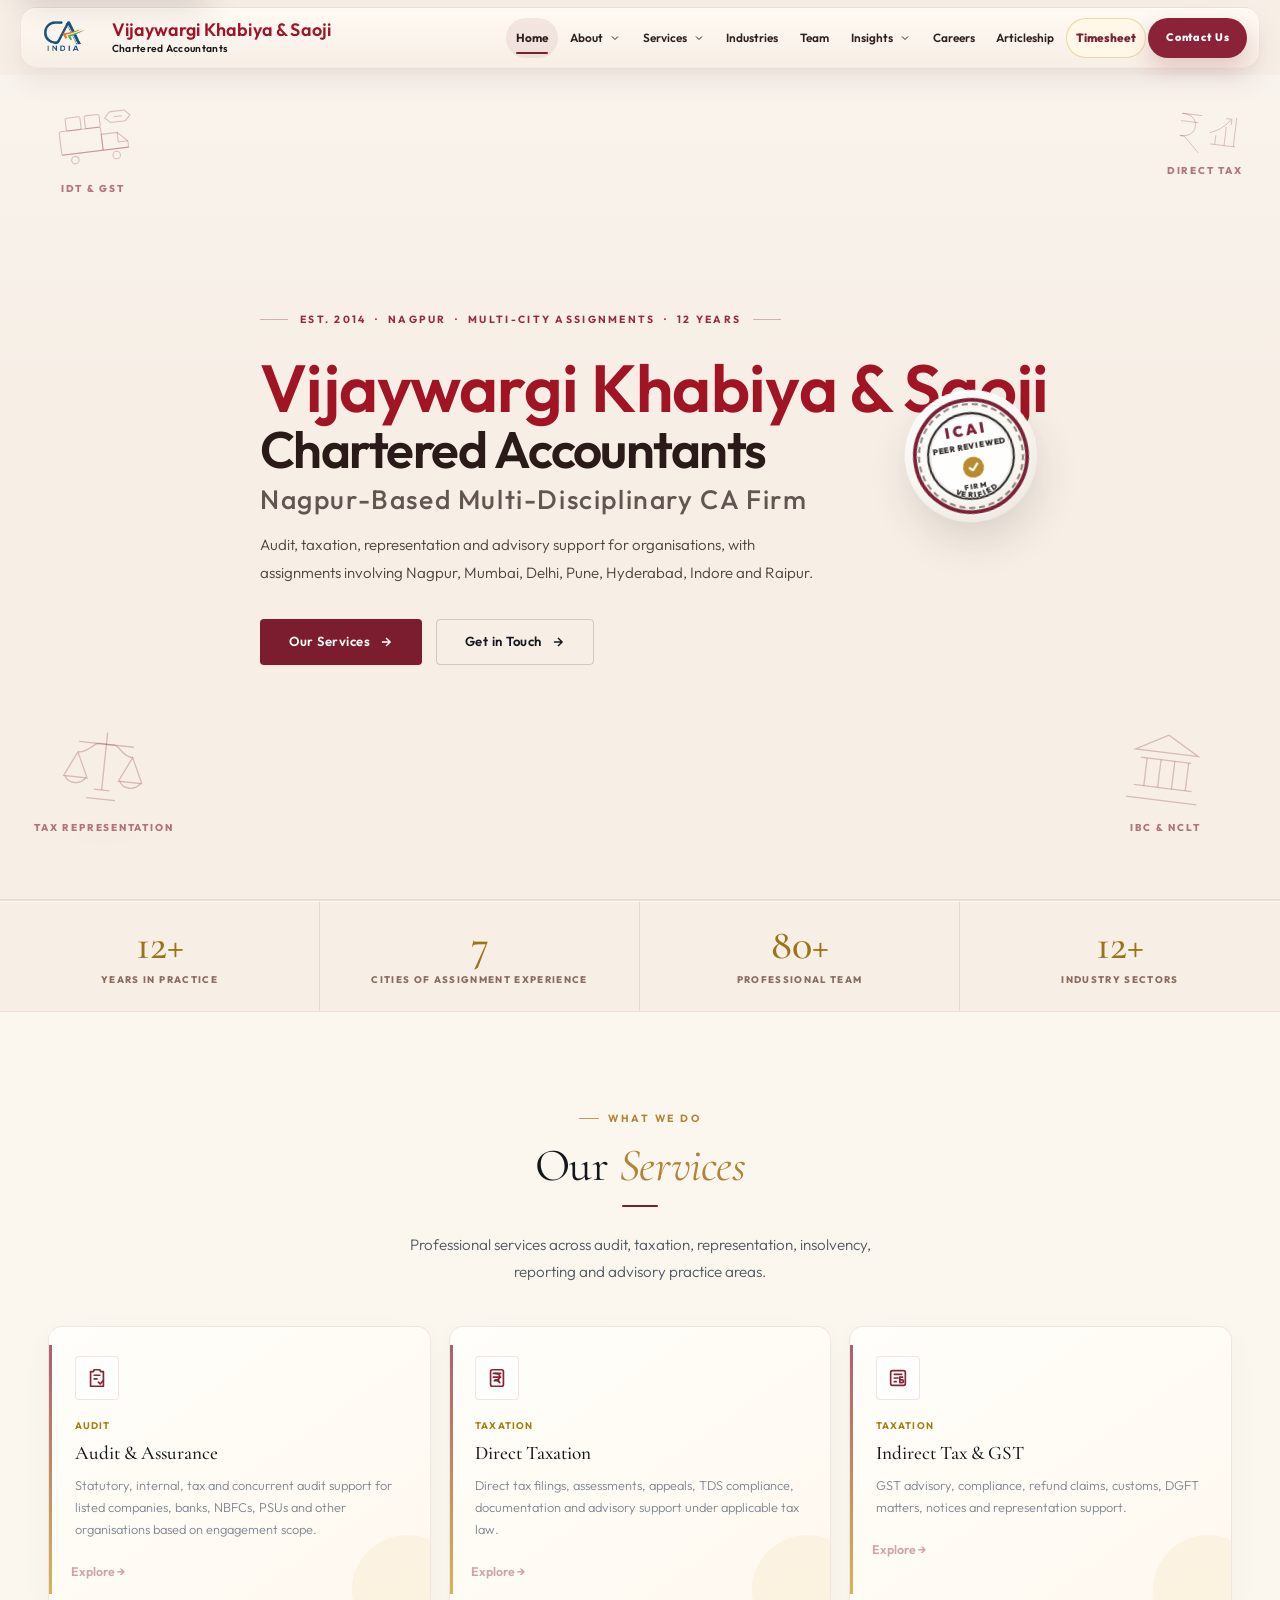
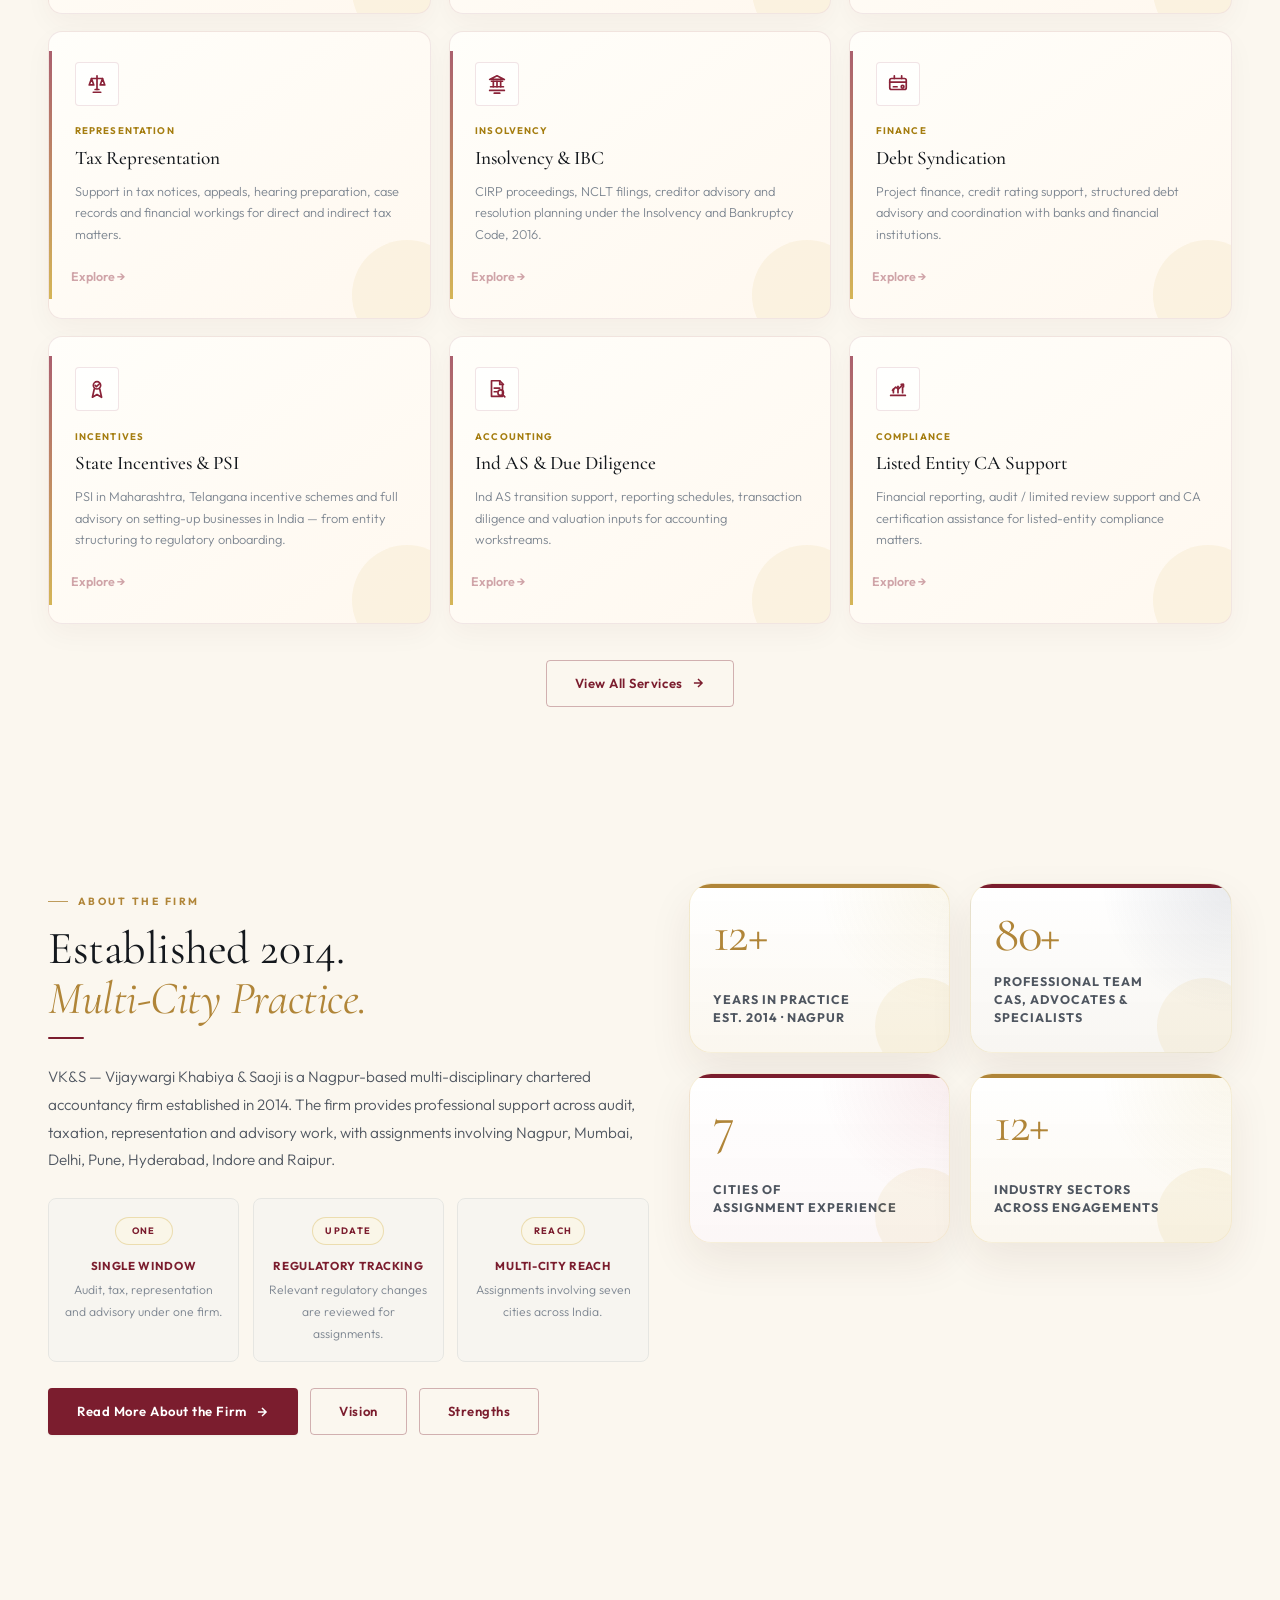
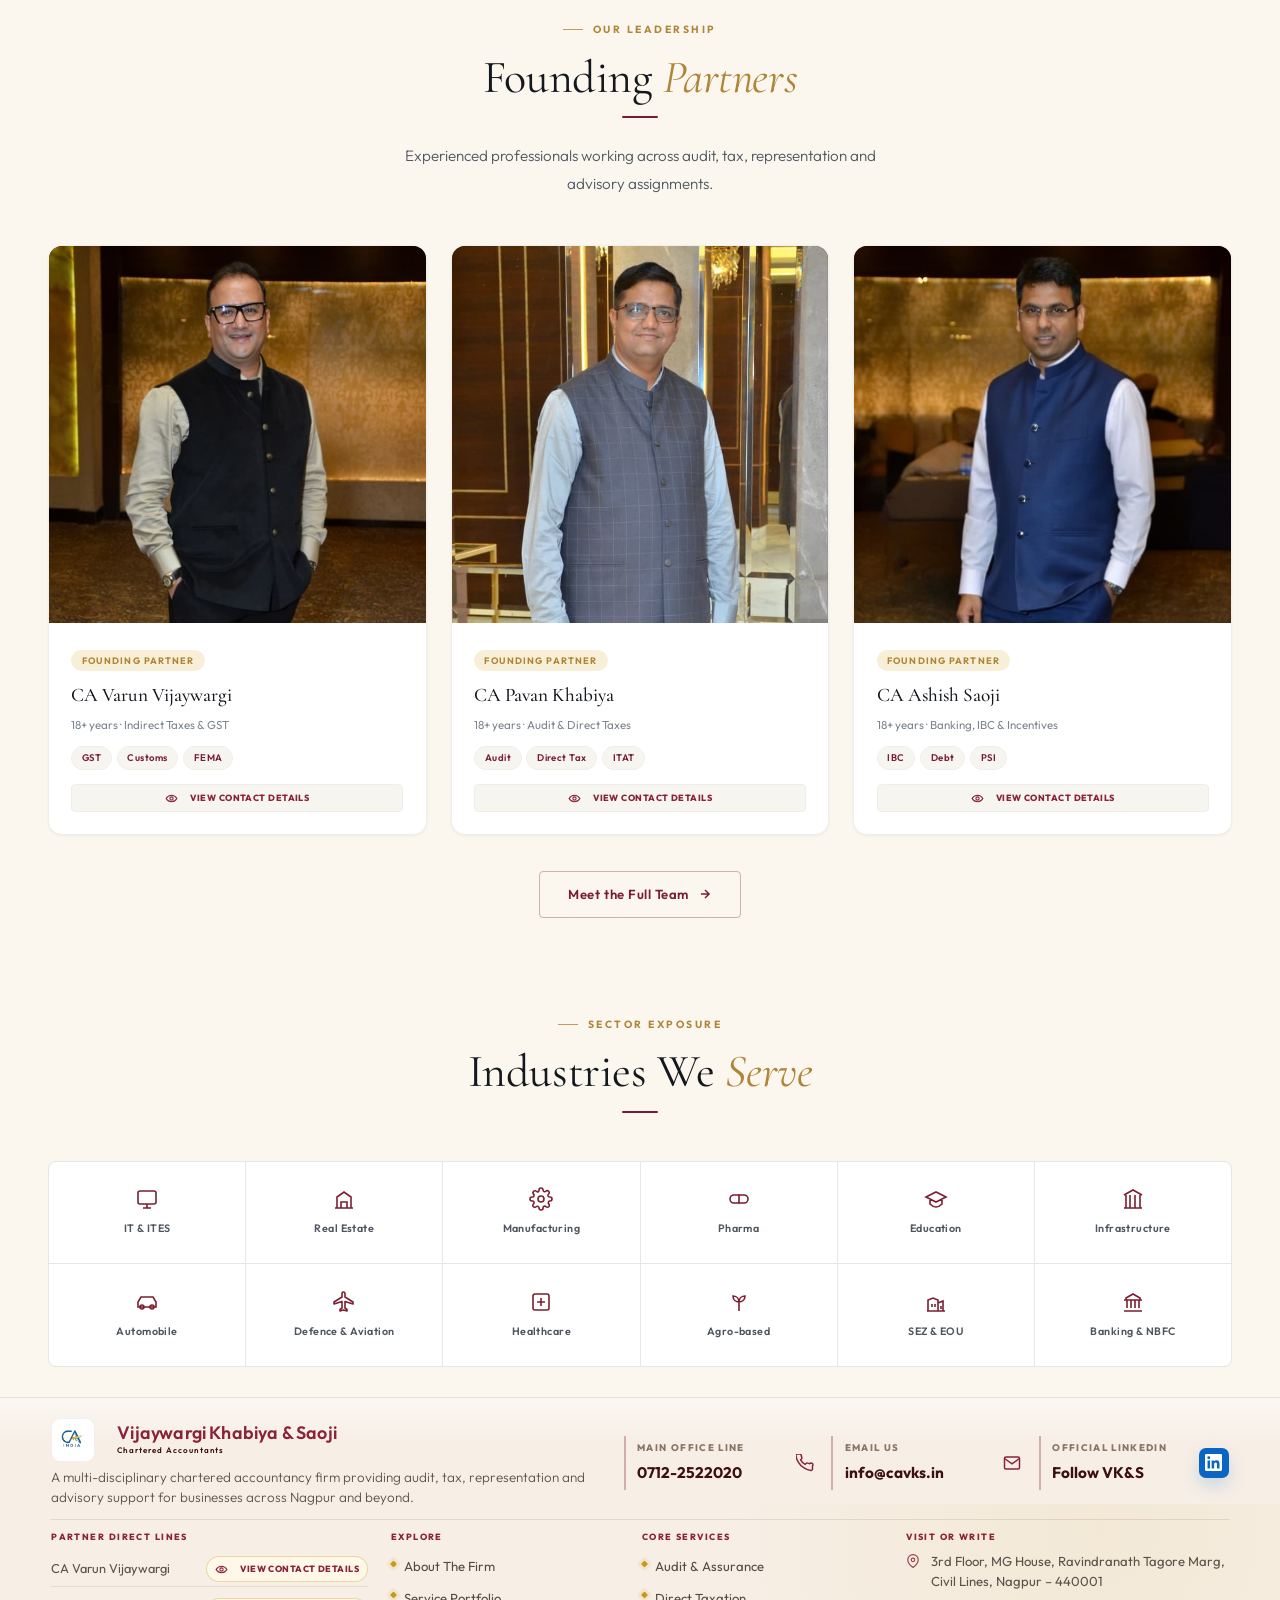
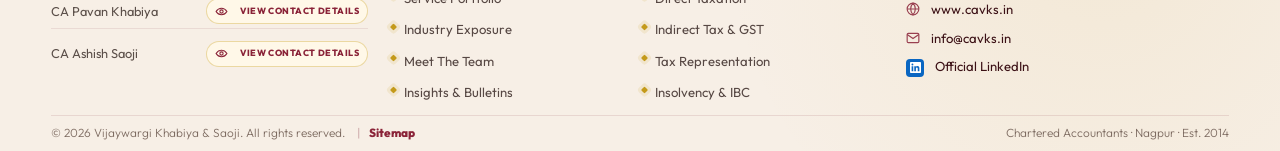
==== commit 099a9299: "Sync VKS website files" ====
--- a/index.html
+++ b/index.html
@@ -1,47 +1,63 @@
-﻿<!DOCTYPE html>
+<!DOCTYPE html>
 <html lang="en">
 <head>
 <meta charset="UTF-8"/>
 <meta name="viewport" content="width=device-width,initial-scale=1.0"/>
-<title>Vijaywargi Khabiya &amp; Saoji — Chartered Accountants, Nagpur | Est. 2014</title>
-<meta name="description" content="VKS — Vijaywargi Khabiya & Saoji, Nagpur's premier multi-disciplinary CA firm. Audit, Tax, Legal, Advisory and Insolvency services. Pan-India. Est. 2014."/>
-<meta property="og:title" content="Vijaywargi Khabiya &amp; Saoji — Chartered Accountants"/>
-<meta property="og:description" content="12 years of excellence in Audit, Tax, Legal and Advisory — Nagpur's premier CA firm with Pan-India reach."/>
+<title>Vijaywargi Khabiya &amp; Saoji &mdash; Chartered Accountants, Nagpur | Est. 2014</title>
+<meta name="description" content="VK&amp;S &mdash; Vijaywargi Khabiya &amp; Saoji, Chartered Accountants, Nagpur. Practice areas include audit and assurance, direct and indirect taxation, tax representation, IBC and advisory work."/>
+<meta name="robots" content="index,follow,max-image-preview:large"/>
+<meta property="og:image" content="https://www.cavks.in/images/logo.jpg"/>
+<meta name="twitter:card" content="summary"/>
+<meta name="twitter:title" content="Vijaywargi Khabiya &amp; Saoji &mdash; Chartered Accountants, Nagpur | Est. 2014"/>
+<meta name="twitter:description" content="VK&amp;S &mdash; Vijaywargi Khabiya &amp; Saoji, Chartered Accountants, Nagpur. Practice areas include audit and assurance, direct and indirect taxation, tax representation, IBC and advisory work."/>
+<meta name="twitter:image" content="https://www.cavks.in/images/logo.jpg"/>
+<meta property="og:title" content="Vijaywargi Khabiya &amp; Saoji &mdash; Chartered Accountants"/>
+<meta property="og:description" content="A Nagpur-based multi-disciplinary CA firm. Practice areas include audit, taxation, representation and advisory."/>
 <meta property="og:type" content="website"/>
+<meta property="og:url" content="https://www.cavks.in/"/>
+<link rel="canonical" href="https://www.cavks.in/"/>
+<link rel="icon" type="image/jpeg" href="images/logo.jpg"/>
+<link rel="apple-touch-icon" href="images/logo.jpg"/>
+<link rel="manifest" href="site.webmanifest"/>
+<meta name="theme-color" content="#7b1d2e"/>
 <link rel="preconnect" href="https://fonts.googleapis.com"/>
 <link rel="preconnect" href="https://fonts.gstatic.com" crossorigin/>
 <link rel="stylesheet" href="https://fonts.googleapis.com/css2?family=Cormorant+Garamond:ital,wght@0,300;0,400;0,500;0,600;1,300;1,400;1,600&family=Outfit:wght@300;400;500;600;700&display=swap"/>
 <link rel="stylesheet" href="style.css"/>
-<style>
-/* ── HOME: Partner cards ── */
-.p-card{background:var(--white);border:1px solid var(--line2);border-radius:var(--rl);overflow:hidden;transition:all var(--t);box-shadow:var(--sh-sm)}
-.p-card:hover{box-shadow:var(--sh-md);transform:translateY(-5px);border-color:var(--gold)}
-.p-photo-wrap{position:relative;aspect-ratio:1/1;overflow:hidden;background:linear-gradient(135deg,var(--navy),var(--navy2))}
-.p-photo{width:100%;height:100%;object-fit:cover;object-position:top center;display:block;transition:transform .6s var(--ease)}
-.p-card:hover .p-photo{transform:scale(1.06)}
-.p-photo-overlay{position:absolute;inset:0;background:linear-gradient(to top,rgba(13,27,62,.8) 0%,transparent 55%);opacity:0;transition:opacity .35s;display:flex;align-items:flex-end;padding:1.1rem}
-.p-card:hover .p-photo-overlay{opacity:1}
-.p-overlay-content{width:100%}
-.p-overlay-spec{font-size:.65rem;font-weight:700;letter-spacing:.1em;text-transform:uppercase;color:var(--gold);margin-bottom:.5rem}
-.p-overlay-mobile{display:flex;align-items:center;gap:.4rem;font-size:.75rem;color:rgba(255,255,255,.8);font-weight:500}
-.p-body{padding:1.35rem 1.4rem}
-.p-prof-badge{display:inline-block;font-size:.58rem;font-weight:700;letter-spacing:.12em;text-transform:uppercase;color:var(--gold);background:var(--gold-lt);padding:.18rem .65rem;border-radius:40px;margin-bottom:.6rem}
-.p-name{font-family:'Cormorant Garamond',serif;font-size:1.2rem;font-weight:500;color:var(--ink);margin-bottom:.2rem}
-.p-exp{font-size:.72rem;color:var(--ink4);margin-bottom:.75rem}
-.p-tags{display:flex;flex-wrap:wrap;gap:.3rem;margin-bottom:.85rem}
-.p-tag{font-size:.6rem;font-weight:600;letter-spacing:.05em;padding:.2rem .6rem;border-radius:40px;background:var(--surf);color:var(--navy);border:1px solid var(--line2)}
-.p-mobile{display:flex;align-items:center;gap:.45rem;font-size:.75rem;font-weight:500;color:var(--ink3);padding:.42rem .7rem;background:var(--surf);border-radius:var(--rs);transition:all var(--tf);border:1px solid var(--line2)}
-.p-mobile:hover{background:var(--navy);color:var(--white);border-color:var(--navy)}
-.p-mobile svg{width:13px;height:13px;flex-shrink:0}
-</style>
+<script type="application/ld+json">
+{
+  "@context": "https://schema.org",
+  "@type": "AccountingService",
+  "name": "Vijaywargi Khabiya & Saoji",
+  "alternateName": "VK&S Chartered Accountants",
+  "description": "A Nagpur-based multi-disciplinary chartered accountancy firm. Practice areas include audit, direct and indirect taxation, tax representation, IBC and advisory work.",
+  "url": "https://www.cavks.in/",
+  "telephone": "+91-712-2522020",
+  "email": "info@cavks.in",
+  "foundingDate": "2014",
+  "address": {
+    "@type": "PostalAddress",
+    "streetAddress": "3rd Floor, MG House, Ravindranath Tagore Marg, Civil Lines",
+    "addressLocality": "Nagpur",
+    "postalCode": "440001",
+    "addressRegion": "Maharashtra",
+    "addressCountry": "IN"
+  },
+  "areaServed": ["Nagpur","Mumbai","Delhi","Pune","Hyderabad","Indore","Raipur"],
+  "sameAs": [
+    "https://www.linkedin.com/company/vijaywargi-khabiya-saoji-chartered-accountants/"
+  ]
+}
+</script>
 </head>
 <body>
+<a class="skip-link" href="#main-content">Skip to main content</a>
 
 <!-- NAV -->
 <nav class="nav">
   <div class="container nav-inner">
     <a href="index.html" class="logo">
-  <img src="images/logo.jpg" alt="VKS CA" class="logo-img" loading="eager"/>
+  <img height="1330" width="1703" decoding="async" src="images/logo.jpg" alt="VK&amp;S CA" class="logo-img" loading="eager"/>
   <div class="logo-text">
     <span class="logo-firm">Vijaywargi Khabiya &amp; Saoji</span>        <span class="logo-tag">Chartered Accountants</span>
   </div>
@@ -63,7 +79,7 @@
           <a href="services.html#audit"><span>Audit &amp; Assurance</span><small>Statutory, internal, tax and concurrent audit support.</small></a>
           <a href="services.html#direct-tax"><span>Direct Taxation</span><small>Tax planning, assessments and litigation representation.</small></a>
           <a href="services.html#indirect-tax"><span>Indirect Tax &amp; GST</span><small>GST advisory, compliance, refunds and disputes.</small></a>
-          <a href="services.html#legal"><span>Legal Services</span><small>Representation before tribunals and higher courts.</small></a>
+          <a href="services.html#legal"><span>Tax Representation</span><small>Tax notices, appeals and case-file support.</small></a>
           <a href="services.html#insolvency"><span>Insolvency &amp; IBC</span><small>CIRP, NCLT matters and restructuring support.</small></a>
           <a href="services.html"><span>See All Services In Detail</span></a>
         </div>
@@ -73,13 +89,13 @@
       <li class="nav-item has-dropdown">
         <button class="nav-drop-toggle" aria-expanded="false">Insights <svg viewBox="0 0 24 24" fill="none" stroke="currentColor" stroke-width="2"><path d="M6 9l6 6 6-6"/></svg></button>
         <div class="nav-dropdown">
-          <a href="publications.html#monthly-bulletins"><span>Monthly Bulletins</span><small>Monthly VKS bulletin issues in one place.</small></a>
+          <a href="publications.html#monthly-bulletins"><span>Monthly Bulletins</span><small>Monthly VK&amp;S bulletin issues in one place.</small></a>
           <a href="publications.html#articles-alerts"><span>Articles &amp; Alerts</span><small>Insights, technical articles and regulatory updates.</small></a>
         </div>
       </li>
       <li class="nav-item"><a href="careers.html">Careers</a></li>
       <li class="nav-item"><a href="articleship.html">Articleship</a></li>
-      <li class="nav-item"><a href="gallery.html" class="nav-gallery-link">Gallery</a></li>
+      <li class="nav-item"><a href="https://abhi-codex48.github.io/vks-nagpur/vks-timesheet.html" class="nav-timesheet-btn" data-timesheet-link>Timesheet</a></li>
       <li class="nav-item"><a href="contact.html" class="nav-cta-btn">Contact Us</a></li>
     </ul>
     <button class="ham" aria-label="Menu"><span></span><span></span><span></span></button>
@@ -102,7 +118,7 @@
       <a href="services.html#audit">Audit &amp; Assurance</a>
       <a href="services.html#direct-tax">Direct Taxation</a>
       <a href="services.html#indirect-tax">Indirect Tax &amp; GST</a>
-      <a href="services.html#legal">Legal Services</a>
+      <a href="services.html#legal">Tax Representation</a>
       <a href="services.html#insolvency">Insolvency &amp; IBC</a>
       <a href="services.html">See All Services In Detail</a>
     </div></div>
@@ -118,100 +134,108 @@
   </div>
   <a href="careers.html">Careers</a>
   <a href="articleship.html">Articleship</a>
-  <a href="gallery.html">Gallery</a>
+  <a href="https://abhi-codex48.github.io/vks-nagpur/vks-timesheet.html" data-timesheet-link>Timesheet</a>
   <a href="contact.html">Contact</a>
 </div>
 <!-- HERO -->
-<section class="hero">
+<section id="main-content" class="hero">
   <div class="hero-bg"></div>
   <div class="hero-mesh"></div>
   <div class="hero-sketches" aria-hidden="true">
     <div class="hero-sketch sketch-calc">
-      <svg viewBox="0 0 180 220" fill="none" stroke="currentColor" stroke-width="2">
-        <rect x="18" y="12" width="144" height="188" rx="20"></rect>
-        <rect x="38" y="34" width="104" height="34" rx="8"></rect>
-        <rect x="38" y="88" width="24" height="24" rx="4"></rect>
-        <rect x="78" y="88" width="24" height="24" rx="4"></rect>
-        <rect x="118" y="88" width="24" height="24" rx="4"></rect>
-        <rect x="38" y="126" width="24" height="24" rx="4"></rect>
-        <rect x="78" y="126" width="24" height="24" rx="4"></rect>
-        <rect x="118" y="126" width="24" height="24" rx="4"></rect>
-        <rect x="38" y="164" width="64" height="20" rx="4"></rect>
-        <rect x="118" y="164" width="24" height="20" rx="4"></rect>
+      <svg viewBox="0 0 180 145" fill="none" stroke="currentColor" stroke-width="2">
+        <rect x="28" y="58" width="78" height="44" rx="4"></rect>
+        <path d="M106 72h30l18 18v12h-48V72Z"></path>
+        <path d="M136 72v18h18"></path>
+        <rect x="42" y="34" width="28" height="24" rx="3"></rect>
+        <rect x="78" y="34" width="28" height="24" rx="3"></rect>
+        <path d="M28 102h126"></path>
+        <circle cx="52" cy="114" r="7"></circle>
+        <circle cx="130" cy="114" r="7"></circle>
+        <path d="M126 32h28l10 10-10 10h-28l-10-10 10-10Z"></path>
+        <path d="M133 42h16"></path>
       </svg>
-      <span>GST</span>
+      <span>IDT &amp; GST</span>
     </div>
     <div class="hero-sketch sketch-tax">
-      <svg viewBox="0 0 210 240" fill="none" stroke="currentColor" stroke-width="2">
-        <path d="M44 20h88l34 34v154a16 16 0 0 1-16 16H44a16 16 0 0 1-16-16V36a16 16 0 0 1 16-16Z"></path>
-        <path d="M132 20v38a16 16 0 0 0 16 16h36"></path>
-        <path d="M52 92h92"></path>
-        <path d="M52 122h92"></path>
-        <path d="M52 152h76"></path>
-        <path d="M52 182h88"></path>
+      <svg viewBox="0 0 180 145" fill="none" stroke="currentColor" stroke-width="2">
+        <path d="M38 58h44"></path>
+        <path d="M38 74h38"></path>
+        <path d="M40 58c20 0 30 10 30 24s-10 24-30 24h9l34 32"></path>
+        <path d="M106 116h54"></path>
+        <path d="M116 116V96"></path>
+        <path d="M136 116V76"></path>
+        <path d="M156 116V54"></path>
+        <path d="M102 92c16-5 30-16 42-32"></path>
+        <path d="M134 58h12v12"></path>
       </svg>
-      <span>Income Tax</span>
+      <span>Direct Tax</span>
     </div>
     <div class="hero-sketch sketch-scales">
-      <svg viewBox="0 0 220 180" fill="none" stroke="currentColor" stroke-width="2">
-        <path d="M110 22v120"></path>
-        <path d="M56 38h108"></path>
-        <path d="M20 58c20 0 28-18 36-18s16 18 36 18"></path>
-        <path d="M128 58c20 0 28-18 36-18s16 18 36 18"></path>
-        <path d="M30 58v28c0 18 14 32 32 32s32-14 32-32V58"></path>
-        <path d="M126 58v28c0 18 14 32 32 32s32-14 32-32V58"></path>
-        <path d="M70 150h80"></path>
+      <svg viewBox="0 0 180 145" fill="none" stroke="currentColor" stroke-width="2">
+        <path d="M90 22v88"></path>
+        <path d="M48 40h84"></path>
+        <path d="M48 56 30 94h36L48 56Z"></path>
+        <path d="M132 56 114 94h36L132 56Z"></path>
+        <path d="M48 56c16 0 22-16 30-16h24c8 0 14 16 30 16"></path>
+        <path d="M68 124h44"></path>
+        <path d="M78 110h24"></path>
+        <path d="M32 94c6 12 24 12 32 0"></path>
+        <path d="M116 94c6 12 24 12 32 0"></path>
       </svg>
-      <span>Legal Review</span>
-    </div>
-    <div class="hero-sketch sketch-rupee">
-      <svg viewBox="0 0 190 190" fill="none" stroke="currentColor" stroke-width="2">
-        <circle cx="95" cy="95" r="78"></circle>
-        <path d="M74 52h46"></path>
-        <path d="M74 74h42"></path>
-        <path d="M74 52c20 0 34 14 34 30s-14 28-34 28h8l42 40"></path>
+      <span>Tax Representation</span>
+    </div>
+    <div class="hero-sketch sketch-ibc">
+      <svg viewBox="0 0 180 145" fill="none" stroke="currentColor" stroke-width="2">
+        <path d="M90 22 40 50h100L90 22Z"></path>
+        <path d="M50 62h80"></path>
+        <path d="M60 62v44"></path>
+        <path d="M82 62v44"></path>
+        <path d="M104 62v44"></path>
+        <path d="M126 62v44"></path>
+        <path d="M44 106h92"></path>
+        <path d="M34 126h112"></path>
       </svg>
-      <span>Compliance</span>
-    </div>
-    <div class="hero-sketch sketch-ibc">
-      <svg viewBox="0 0 220 180" fill="none" stroke="currentColor" stroke-width="2">
-        <rect x="20" y="48" width="104" height="82" rx="14"></rect>
-        <path d="M38 74h68"></path>
-        <path d="M38 94h52"></path>
-        <path d="M38 114h64"></path>
-        <path d="M136 24c28 0 50 22 50 50s-22 50-50 50"></path>
-        <path d="M168 44 206 8"></path>
+      <span>IBC &amp; NCLT</span>
+    </div>
+  </div>
+  <button class="hero-peer-stamp" type="button" data-peer-open aria-haspopup="dialog" aria-controls="peerReviewModal" aria-label="Open ICAI Peer Review Certificate">
+    <span class="hero-peer-stamp-ring">
+      <span class="hero-peer-stamp-halo" aria-hidden="true"></span>
+      <svg viewBox="0 0 160 160" aria-hidden="true">
+        <circle class="stamp-outer-circle" cx="80" cy="80" r="68"></circle>
+        <circle class="stamp-inner-circle" cx="80" cy="80" r="52"></circle>
       </svg>
-      <span>IBC Proceedings</span>
-    </div>
-  </div>
-  <button class="hero-peer-stamp" type="button" aria-haspopup="dialog" aria-controls="peerReviewModal" aria-label="Open ICAI Peer Reviewed certificate">
-    <span class="hero-peer-stamp-ring">
-      <svg viewBox="0 0 160 160" aria-hidden="true">
-        <circle cx="80" cy="80" r="60"></circle>
+      <svg class="hero-peer-stamp-curve" viewBox="0 0 160 160" aria-hidden="true">
+        <path id="peerStampVerifiedArc" d="M39 108 A49 49 0 0 0 121 108"></path>
+        <text><textPath href="#peerStampVerifiedArc" startOffset="50%" text-anchor="middle">VERIFIED</textPath></text>
       </svg>
       <span class="hero-peer-stamp-center">
         <strong>ICAI</strong>
         <span>Peer Reviewed</span>
+        <i aria-hidden="true">✓</i>
         <small>Firm</small>
       </span>
     </span>
   </button>
   <div class="container">
     <div class="hero-content">
-      <div class="hero-est">Est. 2014 &nbsp;·&nbsp; Nagpur &nbsp;·&nbsp; Pan-India &nbsp;·&nbsp; 12 Years of Excellence</div>
+      <div class="hero-est">Est. 2014 &nbsp;&middot;&nbsp; Nagpur &nbsp;&middot;&nbsp; Multi-City Assignments &nbsp;&middot;&nbsp; 12 Years</div>
       <h1>
         <span class="hero-name hero-name-desktop">Vijaywargi Khabiya &amp; Saoji</span>
-        <span class="hero-name hero-name-mobile">Vijaywargi Khabiya<br/>&amp; Saoji</span>
+        <span class="hero-name hero-name-mobile" aria-hidden="true">Vijaywargi Khabiya<br/>&amp; Saoji</span>
         <em>Chartered Accountants</em>
         <small>Nagpur-Based Multi-Disciplinary CA Firm</small>
       </h1>
-      <div class="hero-typewriter"><span class="tw-cursor"></span></div>
-      <p class="hero-desc">Trusted for audit, taxation, legal and advisory services with single-window professional support across Nagpur, Mumbai, Delhi, Pune, Hyderabad, Indore and Raipur.</p>
+      <p class="hero-desc">Audit, taxation, representation and advisory support for organisations, with assignments involving Nagpur, Mumbai, Delhi, Pune, Hyderabad, Indore and Raipur.</p>
       <div class="hero-actions">
         <a href="#services-bento" class="btn btn-gold">Our Services <svg class="arr" viewBox="0 0 24 24" fill="none" stroke="currentColor" stroke-width="2.5"><path d="M5 12h14M12 5l7 7-7 7"/></svg></a>
         <a href="contact.html" class="btn btn-ghost">Get in Touch <svg class="arr" viewBox="0 0 24 24" fill="none" stroke="currentColor" stroke-width="2.5"><path d="M5 12h14M12 5l7 7-7 7"/></svg></a>
       </div>
+      <button class="hero-peer-mobile" type="button" data-peer-open aria-haspopup="dialog" aria-controls="peerReviewModal">
+        <span class="hero-peer-mobile-mark">ICAI</span>
+        <span>Peer Review Certificate</span>
+      </button>
     </div>
   </div>
   
@@ -222,23 +246,21 @@
   <div class="peer-review-dialog">
     <button class="peer-review-close" type="button" aria-label="Close certificate" data-peer-close>&times;</button>
     <div class="peer-review-copy">
-      <span class="peer-review-kicker">ICAI Peer Review</span>
-      <h3 id="peerReviewTitle">Peer Reviewed Firm Certificate</h3>
-      <p><strong>ICAI Peer Reviewed Firm</strong></p>
+      <h3 id="peerReviewTitle">ICAI Peer Review Certificate</h3>
     </div>
     <div class="peer-review-frame">
-      <img src="images/peer-review-certificate.jpg" alt="ICAI Peer Review Certificate" class="peer-review-image"/>
-      <div class="peer-review-placeholder">Upload your certificate as <code>images/peer-review-certificate.jpg</code></div>
+      <img height="4096" width="3072" decoding="async" src="images/peer-review-certificate.jpg" alt="ICAI Peer Review Certificate" class="peer-review-image"/>
+      <div class="peer-review-placeholder">Peer review certificate image is currently unavailable.</div>
     </div>
   </div>
 </div>
 
 <!-- STATS BAR -->
 <div class="stats-bar">
-  <div class="stat-cell rv"><div class="stat-n" data-count="12" data-suffix="+">12+</div><div class="stat-l">Years of Excellence</div></div>
-  <div class="stat-cell rv rv-d1"><div class="stat-n" data-count="7" data-suffix="">7</div><div class="stat-l">Cities Across India</div></div>
-  <div class="stat-cell rv rv-d2"><div class="stat-n" data-count="80" data-suffix="+">80+</div><div class="stat-l">Team Members</div></div>
-  <div class="stat-cell rv rv-d3"><div class="stat-n" data-count="12" data-suffix="+">12+</div><div class="stat-l">Industry Sectors</div></div>
+  <div class="stat-cell rv"><div class="stat-n">12+</div><div class="stat-l">Years in Practice</div></div>
+  <div class="stat-cell rv rv-d1"><div class="stat-n">7</div><div class="stat-l">Cities of Assignment Experience</div></div>
+  <div class="stat-cell rv rv-d2"><div class="stat-n">80+</div><div class="stat-l">Professional Team</div></div>
+  <div class="stat-cell rv rv-d3"><div class="stat-n">12+</div><div class="stat-l">Industry Sectors</div></div>
 </div>
 
 
@@ -250,71 +272,71 @@
       <span class="eyebrow" style="justify-content:center">What We Do</span>
       <h2>Our <em style="color:var(--gold)">Services</em></h2>
       <div class="rule c"></div>
-      <p style="max-width:min(500px,100%);margin:0 auto">Comprehensive, single-window professional services across all practice areas — delivered with precision and expertise.</p>
+      <p style="max-width:min(500px,100%);margin:0 auto">Professional services across audit, taxation, representation, insolvency, reporting and advisory practice areas.</p>
     </div>
     <div class="bento-grid">
-      <div class="bento-card rv rv-d1">
-        <div class="bc-icon"><svg viewBox="0 0 24 24" fill="none" stroke="currentColor"><path d="M9 5H7a2 2 0 00-2 2v12a2 2 0 002 2h10a2 2 0 002-2V7a2 2 0 00-2-2h-2M9 5a2 2 0 002 2h2a2 2 0 002-2M9 5a2 2 0 012-2h2a2 2 0 012 2m-6 9l2 2 4-4"/></svg></div>
+      <div class="bento-card rv rv-d1" data-card-href="services.html#audit" role="link" tabindex="0" aria-label="Open Audit and Assurance service details">
+        <div class="bc-icon"><svg viewBox="0 0 24 24" fill="none" stroke="currentColor" aria-hidden="true"><path d="M9 3h6l1 2h3v16H5V5h3l1-2Z"/><path d="M9 9h6M9 13h3"/><path d="M13.5 16.5 15.5 18.5 19 14.5"/></svg></div>
         <div class="bc-tag">Audit</div>
         <div class="bc-title">Audit &amp; Assurance</div>
-        <p class="bc-desc">Statutory, internal, tax and concurrent audits for listed companies, banks, NBFCs and PSUs. Meticulous compliance reviews that quantify financial impact.</p>
-        <a href="services.html#audit" class="bc-arrow">Explore →</a>
-      </div>
-      <div class="bento-card rv rv-d2">
-        <div class="bc-icon"><svg viewBox="0 0 24 24" fill="none" stroke="currentColor"><path d="M12 2l3.09 6.26L22 9.27l-5 4.87 1.18 6.88L12 17.77l-6.18 3.25L7 14.14 2 9.27l6.91-1.01L12 2z"/></svg></div>
+        <p class="bc-desc">Statutory, internal, tax and concurrent audit support for listed companies, banks, NBFCs, PSUs and other organisations based on engagement scope.</p>
+        <a href="services.html#audit" class="bc-arrow">Explore &rarr;</a>
+      </div>
+      <div class="bento-card rv rv-d2" data-card-href="services.html#direct-tax" role="link" tabindex="0" aria-label="Open Direct Taxation service details">
+        <div class="bc-icon"><svg viewBox="0 0 24 24" fill="none" stroke="currentColor" aria-hidden="true"><rect x="5" y="3" width="14" height="18" rx="2"/><path d="M8 7h8M8 11h8"/><path d="M9 15h5"/><path d="M10 7c3.2 0 5 1.2 5 3.6S13.2 14 10 14h1.8l3.2 3"/></svg></div>
         <div class="bc-tag">Taxation</div>
         <div class="bc-title">Direct Taxation</div>
-        <p class="bc-desc">Tax-efficient structuring, assessments, ITAT representation and corporate advisory to minimise liabilities within the law.</p>
-        <a href="services.html#direct-tax" class="bc-arrow">Explore →</a>
-      </div>
-      <div class="bento-card rv rv-d3">
-        <div class="bc-icon"><svg viewBox="0 0 24 24" fill="none" stroke="currentColor"><path d="M16 4h2a2 2 0 012 2v14a2 2 0 01-2 2H6a2 2 0 01-2-2V6a2 2 0 012-2h2"/><rect x="8" y="2" width="8" height="4" rx="1"/></svg></div>
+        <p class="bc-desc">Direct tax filings, assessments, appeals, TDS compliance, documentation and advisory support under applicable tax law.</p>
+        <a href="services.html#direct-tax" class="bc-arrow">Explore &rarr;</a>
+      </div>
+      <div class="bento-card rv rv-d3" data-card-href="services.html#indirect-tax" role="link" tabindex="0" aria-label="Open Indirect Tax and GST service details">
+        <div class="bc-icon"><svg viewBox="0 0 24 24" fill="none" stroke="currentColor" aria-hidden="true"><rect x="4" y="4" width="16" height="16" rx="2"/><path d="M8 8h8M8 12h4"/><path d="M8 16h2"/><path d="M14 14h2.5a1.5 1.5 0 0 1 0 3H14v-6h3"/></svg></div>
         <div class="bc-tag">Taxation</div>
         <div class="bc-title">Indirect Tax &amp; GST</div>
-        <p class="bc-desc">GST advisory, compliance, refund claims, customs &amp; DGFT matters and complex GST litigation across all forums.</p>
-        <a href="services.html#indirect-tax" class="bc-arrow">Explore →</a>
-      </div>
-      <div class="bento-card rv rv-d1">
-        <div class="bc-icon"><svg viewBox="0 0 24 24" fill="none" stroke="currentColor"><path d="M12 22s8-4 8-10V5l-8-3-8 3v7c0 6 8 10 8 10z"/></svg></div>
-        <div class="bc-tag">Legal</div>
-        <div class="bc-title">Legal Services</div>
-        <p class="bc-desc">Representation in High Court, ITAT, GST tribunals and NCLT. Direct and indirect tax litigation with a strong track record.</p>
-        <a href="services.html#legal" class="bc-arrow">Explore →</a>
-      </div>
-      <div class="bento-card rv rv-d2">
-        <div class="bc-icon"><svg viewBox="0 0 24 24" fill="none" stroke="currentColor"><path d="M3 6h18M3 12h18M3 18h18"/></svg></div>
+        <p class="bc-desc">GST advisory, compliance, refund claims, customs, DGFT matters, notices and representation support.</p>
+        <a href="services.html#indirect-tax" class="bc-arrow">Explore &rarr;</a>
+      </div>
+      <div class="bento-card rv rv-d1" data-card-href="services.html#legal" role="link" tabindex="0" aria-label="Open Tax Representation service details">
+        <div class="bc-icon"><svg viewBox="0 0 24 24" fill="none" stroke="currentColor" aria-hidden="true"><path d="M12 3v15"/><path d="M6 6h12"/><path d="M6 6 3.5 13h5L6 6Z"/><path d="M18 6 15.5 13h5L18 6Z"/><path d="M8 21h8"/><path d="M10 18h4"/></svg></div>
+        <div class="bc-tag">Representation</div>
+        <div class="bc-title">Tax Representation</div>
+        <p class="bc-desc">Support in tax notices, appeals, hearing preparation, case records and financial workings for direct and indirect tax matters.</p>
+        <a href="services.html#legal" class="bc-arrow">Explore &rarr;</a>
+      </div>
+      <div class="bento-card rv rv-d2" data-card-href="services.html#insolvency" role="link" tabindex="0" aria-label="Open Insolvency and IBC service details">
+        <div class="bc-icon"><svg viewBox="0 0 24 24" fill="none" stroke="currentColor" aria-hidden="true"><path d="M12 3 4 7h16l-8-4Z"/><path d="M6 9h12"/><path d="M8 9v6M12 9v6M16 9v6"/><path d="M5 15h14M4 19h16"/><path d="M9 22h6"/></svg></div>
         <div class="bc-tag">Insolvency</div>
         <div class="bc-title">Insolvency &amp; IBC</div>
         <p class="bc-desc">CIRP proceedings, NCLT filings, creditor advisory and resolution planning under the Insolvency and Bankruptcy Code, 2016.</p>
-        <a href="services.html#insolvency" class="bc-arrow">Explore →</a>
-      </div>
-      <div class="bento-card rv rv-d3">
-        <div class="bc-icon"><svg viewBox="0 0 24 24" fill="none" stroke="currentColor"><rect x="2" y="7" width="20" height="14" rx="2"/><path d="M16 7V5a2 2 0 00-2-2h-4a2 2 0 00-2 2v2"/></svg></div>
+        <a href="services.html#insolvency" class="bc-arrow">Explore &rarr;</a>
+      </div>
+      <div class="bento-card rv rv-d3" data-card-href="services.html#debt" role="link" tabindex="0" aria-label="Open Debt Syndication service details">
+        <div class="bc-icon"><svg viewBox="0 0 24 24" fill="none" stroke="currentColor" aria-hidden="true"><rect x="3" y="6" width="18" height="12" rx="2"/><path d="M3 10h18"/><path d="M7 15h4"/><circle cx="17" cy="15" r="1.5"/><path d="M8 3v3M16 3v3"/></svg></div>
         <div class="bc-tag">Finance</div>
         <div class="bc-title">Debt Syndication</div>
-        <p class="bc-desc">Project finance, credit ratings, structured debt advisory and liaison with banks and financial institutions for optimal funding solutions.</p>
-        <a href="services.html#debt" class="bc-arrow">Explore →</a>
-      </div>
-      <div class="bento-card rv rv-d1">
-        <div class="bc-icon"><svg viewBox="0 0 24 24" fill="none" stroke="currentColor"><path d="M21 10c0 7-9 13-9 13s-9-6-9-13a9 9 0 0118 0z"/><circle cx="12" cy="10" r="3"/></svg></div>
+        <p class="bc-desc">Project finance, credit rating support, structured debt advisory and coordination with banks and financial institutions.</p>
+        <a href="services.html#debt" class="bc-arrow">Explore &rarr;</a>
+      </div>
+      <div class="bento-card rv rv-d1" data-card-href="services.html#incentives" role="link" tabindex="0" aria-label="Open State Incentives and PSI service details">
+        <div class="bc-icon"><svg viewBox="0 0 24 24" fill="none" stroke="currentColor" aria-hidden="true"><circle cx="12" cy="8" r="4"/><path d="M9 12 7 21l5-3 5 3-2-9"/><path d="m10 8 1.4 1.4L15 6"/></svg></div>
         <div class="bc-tag">Incentives</div>
         <div class="bc-title">State Incentives &amp; PSI</div>
-        <p class="bc-desc">PSI in Maharashtra, Telangana incentive schemes and full advisory on setting-up businesses in India — from entity structuring to regulatory onboarding.</p>
-        <a href="services.html#incentives" class="bc-arrow">Explore →</a>
-      </div>
-      <div class="bento-card rv rv-d2">
-        <div class="bc-icon"><svg viewBox="0 0 24 24" fill="none" stroke="currentColor"><polyline points="22 12 18 12 15 21 9 3 6 12 2 12"/></svg></div>
+        <p class="bc-desc">PSI in Maharashtra, Telangana incentive schemes and full advisory on setting-up businesses in India &mdash; from entity structuring to regulatory onboarding.</p>
+        <a href="services.html#incentives" class="bc-arrow">Explore &rarr;</a>
+      </div>
+      <div class="bento-card rv rv-d2" data-card-href="services.html#indas" role="link" tabindex="0" aria-label="Open Ind AS and Due Diligence service details">
+        <div class="bc-icon"><svg viewBox="0 0 24 24" fill="none" stroke="currentColor" aria-hidden="true"><path d="M6 3h9l3 3v14H6V3Z"/><path d="M15 3v4h4"/><path d="M9 11h6M9 15h3"/><circle cx="16" cy="16" r="3"/><path d="m18.2 18.2 2.3 2.3"/></svg></div>
         <div class="bc-tag">Accounting</div>
         <div class="bc-title">Ind AS &amp; Due Diligence</div>
-        <p class="bc-desc">Transition to Indian Accounting Standards, financial due diligence and comprehensive business valuation services.</p>
-        <a href="services.html#indas" class="bc-arrow">Explore →</a>
-      </div>
-      <div class="bento-card rv rv-d3">
-        <div class="bc-icon"><svg viewBox="0 0 24 24" fill="none" stroke="currentColor"><path d="M9 19v-6a2 2 0 00-2-2H5a2 2 0 00-2 2v6a2 2 0 002 2h2a2 2 0 002-2zm0 0V9a2 2 0 012-2h2a2 2 0 012 2v10m-6 0a2 2 0 002 2h2a2 2 0 002-2m0 0V5a2 2 0 012-2h2a2 2 0 012 2v14a2 2 0 01-2 2h-2a2 2 0 01-2-2z"/></svg></div>
+        <p class="bc-desc">Ind AS transition support, reporting schedules, transaction diligence and valuation inputs for accounting workstreams.</p>
+        <a href="services.html#indas" class="bc-arrow">Explore &rarr;</a>
+      </div>
+      <div class="bento-card rv rv-d3" data-card-href="services.html#listing" role="link" tabindex="0" aria-label="Open Listed Entity CA Support service details">
+        <div class="bc-icon"><svg viewBox="0 0 24 24" fill="none" stroke="currentColor" aria-hidden="true"><path d="M4 19h16"/><path d="M7 16v-4"/><path d="M12 16V9"/><path d="M17 16v-6"/><path d="M6 13.5 9.5 10l3 2 5-5"/><path d="M15.5 7H18v2.5"/></svg></div>
         <div class="bc-tag">Compliance</div>
-        <div class="bc-title">Listing Compliances</div>
-        <p class="bc-desc">SEBI, stock exchange and Companies Act compliance for listed and pre-IPO companies. End-to-end regulatory support.</p>
-        <a href="services.html#listing" class="bc-arrow">Explore →</a>
+        <div class="bc-title">Listed Entity CA Support</div>
+        <p class="bc-desc">Financial reporting, audit / limited review support and CA certification assistance for listed-entity compliance matters.</p>
+        <a href="services.html#listing" class="bc-arrow">Explore &rarr;</a>
       </div>
     </div>
     <div class="tc rv" style="margin-top:2.25rem">
@@ -323,82 +345,19 @@
   </div>
 </section>
 
-<!-- ACHIEVEMENTS -->
-<section class="pad legacy-home-section" style="background:var(--surf)">
-  <div class="container">
-    <div class="tc rv">
-      <span class="eyebrow" style="justify-content:center">Our Track Record</span>
-      <h2>Firm <em style="color:var(--gold)">Achievements</em></h2>
-      <div class="rule c"></div>
-      <p style="max-width:min(500px,100%);margin:0 auto">Milestones that reflect our commitment to excellence, depth of practice and trust of our clients across India.</p>
-    </div>
-    <div class="achieve-grid">
-      <div class="achieve-card rv rv-d1">
-        <div class="achieve-icon">⚖️</div>
-        <div class="achieve-num"><span data-count="500" data-suffix="+">0+</span></div>
-        <div class="achieve-label">GST &amp; Tax Litigations<br/>Successfully Handled</div>
-      </div>
-      <div class="achieve-card rv rv-d2">
-        <div class="achieve-icon">🏢</div>
-        <div class="achieve-num"><span data-count="300" data-suffix="+">0+</span></div>
-        <div class="achieve-label">Corporate Clients<br/>Served Pan-India</div>
-      </div>
-      <div class="achieve-card rv rv-d3">
-        <div class="achieve-icon">📋</div>
-        <div class="achieve-num"><span data-count="50" data-suffix="+">0+</span></div>
-        <div class="achieve-label">CIRP / IBC Matters<br/>Before NCLT</div>
-      </div>
-      <div class="achieve-card rv rv-d4">
-        <div class="achieve-icon">🏆</div>
-        <div class="achieve-num"><span data-count="12" data-suffix="">0</span></div>
-        <div class="achieve-label">Years of Excellence<br/>Est. 2014 · Nagpur</div>
-      </div>
-    </div>
-  </div>
-</section>
-  
-
-<!-- ABOUT -->
-<section class="about pad legacy-home-section" style="background:var(--surf)">
-  <div class="container">
-    <div class="about-grid">
-      <div class="about-visual rv-scale">
-        <img src="https://images.unsplash.com/photo-1521791136064-7986c2920216?w=900&auto=format&fit=crop&q=80" alt="VKS Team — Vijaywargi Khabiya &amp; Saoji" class="about-img-main" loading="lazy"/>
-        <div class="about-img-badge"><span class="n">12</span><span class="l">Years of<br/>Excellence</span></div>
-      </div>
-      <div class="about-copy">
-        <span class="eyebrow rv">About the Firm</span>
-        <h2 class="rv rv-d1">A Multi-Disciplinary<br/><em style="color:var(--gold)">CA Firm Since 2014</em></h2>
-        <div class="rule rv rv-d2"></div>
-        <p class="rv rv-d2">VKS — Vijaywargi Khabiya &amp; Saoji is a multi-disciplinary chartered accountancy firm based in Nagpur. Established in 2014, the Firm has built a notable presence and grown to provide single-window professional services to organisations not only in Nagpur but also in Mumbai, Delhi, Pune, Hyderabad, Indore and Raipur.</p>
-        <div class="pillars rv rv-d3">
-          <div class="pillar"><div class="pillar-icon">🔒</div><h4>Single Window</h4><p>All services. One firm. One point of contact.</p></div>
-          <div class="pillar"><div class="pillar-icon">📡</div><h4>Proactive</h4><p>We alert you before issues arise.</p></div>
-          <div class="pillar"><div class="pillar-icon">🌐</div><h4>Pan-India</h4><p>7 cities. One trusted firm.</p></div>
-        </div>
-        <div class="rv rv-d4" style="margin-top:1.65rem;display:flex;gap:.75rem;flex-wrap:wrap">
-          <a href="about.html#overview" class="btn btn-navy">About the Firm <svg class="arr" viewBox="0 0 24 24" fill="none" stroke="currentColor" stroke-width="2.5"><path d="M5 12h14M12 5l7 7-7 7"/></svg></a>
-          <a href="about.html#firm-vision" class="btn btn-outline">Firm Vision</a>
-          <a href="about.html#firm-strengths" class="btn btn-outline">Our Strengths</a>
-        </div>
-      </div>
-    </div>
-  </div>
-</section>
-
 <!-- FIRM OVERVIEW -->
-<section class="pad firm-overview-section" style="background:var(--surf)">
+<section id="main-content" class="pad firm-overview-section" style="background:var(--surf)">
   <div class="container">
     <div class="firm-overview">
       <div class="firm-overview-copy">
         <span class="eyebrow rv">About the Firm</span>
-        <h2 class="rv rv-d1">Trusted Experience.<br/><em style="color:var(--gold)">Measured Track Record.</em></h2>
+        <h2 class="rv rv-d1">Established 2014.<br/><em style="color:var(--gold)">Multi-City Practice.</em></h2>
         <div class="rule rv rv-d2"></div>
-        <p class="rv rv-d2">VKS - Vijaywargi Khabiya &amp; Saoji is a Nagpur-based multi-disciplinary chartered accountancy firm established in 2014. We provide single-window professional solutions across audit, taxation, legal and advisory services for organisations in Nagpur, Mumbai, Delhi, Pune, Hyderabad, Indore and Raipur.</p>
+      <p class="rv rv-d2">VK&amp;S &mdash; Vijaywargi Khabiya &amp; Saoji is a Nagpur-based multi-disciplinary chartered accountancy firm established in 2014. The firm provides professional support across audit, taxation, representation and advisory work, with assignments involving Nagpur, Mumbai, Delhi, Pune, Hyderabad, Indore and Raipur.</p>
         <div class="pillars rv rv-d3">
-          <div class="pillar"><div class="pillar-icon">Single</div><h4>Single Window</h4><p>All services. One firm. One point of contact.</p></div>
-          <div class="pillar"><div class="pillar-icon">Alert</div><h4>Proactive</h4><p>We alert you before issues arise.</p></div>
-          <div class="pillar"><div class="pillar-icon">India</div><h4>Across India</h4><p>Serving clients across 7 cities.</p></div>
+          <div class="pillar"><div class="pillar-icon">One</div><h4>Single Window</h4><p>Audit, tax, representation and advisory under one firm.</p></div>
+          <div class="pillar"><div class="pillar-icon">Update</div><h4>Regulatory Tracking</h4><p>Relevant regulatory changes are reviewed for assignments.</p></div>
+          <div class="pillar"><div class="pillar-icon">Reach</div><h4>Multi-City Reach</h4><p>Assignments involving seven cities across India.</p></div>
         </div>
         <div class="rv rv-d4" style="margin-top:1.65rem;display:flex;gap:.75rem;flex-wrap:wrap">
           <a href="about.html#overview" class="btn btn-navy">Read More About the Firm <svg class="arr" viewBox="0 0 24 24" fill="none" stroke="currentColor" stroke-width="2.5"><path d="M5 12h14M12 5l7 7-7 7"/></svg></a>
@@ -409,20 +368,20 @@
       <div class="firm-overview-stats">
         <div class="achieve-grid achieve-grid-compact">
           <div class="achieve-card rv rv-d1">
-            <div class="achieve-num"><span data-count="500" data-suffix="+">0+</span></div>
-            <div class="achieve-label">GST &amp; Tax Litigations<br/>Successfully Handled</div>
+            <div class="achieve-num"><span>12+</span></div>
+            <div class="achieve-label">Years in Practice<br/>Est. 2014 &middot; Nagpur</div>
           </div>
           <div class="achieve-card rv rv-d2">
-            <div class="achieve-num"><span data-count="300" data-suffix="+">0+</span></div>
-            <div class="achieve-label">Corporate Clients<br/>Served Pan-India</div>
+            <div class="achieve-num"><span>80+</span></div>
+            <div class="achieve-label">Professional Team<br/>CAs, Advocates &amp; Specialists</div>
           </div>
           <div class="achieve-card rv rv-d3">
-            <div class="achieve-num"><span data-count="50" data-suffix="+">0+</span></div>
-            <div class="achieve-label">CIRP / IBC Matters<br/>Before NCLT</div>
+            <div class="achieve-num"><span>7</span></div>
+            <div class="achieve-label">Cities of<br/>Assignment Experience</div>
           </div>
           <div class="achieve-card rv rv-d4">
-            <div class="achieve-num"><span data-count="12" data-suffix="">0</span></div>
-            <div class="achieve-label">Years of Excellence<br/>Est. 2014 · Nagpur</div>
+            <div class="achieve-num"><span>12+</span></div>
+            <div class="achieve-label">Industry Sectors<br/>Across Engagements</div>
           </div>
         </div>
       </div>
@@ -431,13 +390,13 @@
 </section>
 
 <!-- PARTNERS PREVIEW -->
-<section class="pad">
+<section id="main-content" class="pad home-partners-preview">
   <div class="container">
     <div class="rv tc">
       <span class="eyebrow" style="justify-content:center">Our Leadership</span>
       <h2>Founding <em style="color:var(--gold)">Partners</em></h2>
       <div class="rule c"></div>
-      <p style="max-width:min(500px,100%);margin:0 auto">Experienced professionals united by 12+ years of excellence and a commitment to proactive client advisory.</p>
+      <p style="max-width:min(500px,100%);margin:0 auto">Experienced professionals working across audit, tax, representation and advisory assignments.</p>
     </div>
     <div class="partners-slider-mob" id="partnerSliderMob" style="display:none">
   <button class="p-slider-arrow prev" id="pSliderPrev" aria-label="Previous"><svg width="16" height="16" viewBox="0 0 24 24" fill="none" stroke="currentColor" stroke-width="2"><path d="M15 18l-6-6 6-6"/></svg></button>
@@ -449,18 +408,18 @@
       <!-- Varun -->
       <div class="p-card rv rv-d1" data-partner-link="partners.html#varun" role="link" tabindex="0">
         <div class="p-photo-wrap">
-          <img src="images/varun.jpg" alt="CA Varun Vijaywargi" class="p-photo" loading="lazy"/>
+          <img height="1280" width="719" decoding="async" src="images/varun.jpg" alt="CA Varun Vijaywargi" class="p-photo" loading="lazy"/>
           <div class="p-photo-overlay">
             <div class="p-overlay-content">
               <div class="p-overlay-spec">Indirect Taxes &amp; GST</div>
-              <a href="tel:+919168175444" class="p-overlay-mobile"><svg viewBox="0 0 24 24" fill="none" stroke="currentColor" stroke-width="2" width="13" height="13"><path d="M22 16.92v3a2 2 0 01-2.18 2 19.79 19.79 0 01-8.63-3.07A19.5 19.5 0 013.07 10.8a19.79 19.79 0 01-3.07-8.68A2 2 0 012 0h3a2 2 0 012 1.72 12.84 12.84 0 00.7 2.81 2 2 0 01-.45 2.11L6.09 7.91a16 16 0 006 6l1.27-1.27a2 2 0 012.11-.45 12.84 12.84 0 002.81.7A2 2 0 0122 16z"/></svg>+91 91681 75444</a>
+              <a href="partners.html#varun" class="p-overlay-mobile">View Profile</a>
             </div>
           </div>
         </div>
         <div class="p-body">
           <div class="p-prof-badge">Founding Partner</div>
           <div class="p-name">CA Varun Vijaywargi</div>
-          <div class="p-exp">18+ years · Indirect Taxes &amp; GST</div>
+          <div class="p-exp">18+ years &middot; Indirect Taxes &amp; GST</div>
           <div class="p-tags"><span class="p-tag">GST</span><span class="p-tag">Customs</span><span class="p-tag">FEMA</span></div>
           <a href="tel:+919168175444" class="p-mobile"><svg viewBox="0 0 24 24" fill="none" stroke="currentColor" stroke-width="2"><path d="M22 16.92v3a2 2 0 01-2.18 2 19.79 19.79 0 01-8.63-3.07A19.5 19.5 0 013.07 10.8a19.79 19.79 0 01-3.07-8.68A2 2 0 012 0h3a2 2 0 012 1.72 12.84 12.84 0 00.7 2.81 2 2 0 01-.45 2.11L6.09 7.91a16 16 0 006 6l1.27-1.27a2 2 0 012.11-.45 12.84 12.84 0 002.81.7A2 2 0 0122 16z"/></svg>+91 91681 75444</a>
         </div>
@@ -468,18 +427,18 @@
       <!-- Pavan -->
       <div class="p-card rv rv-d2" data-partner-link="partners.html#pavan" role="link" tabindex="0">
         <div class="p-photo-wrap">
-          <img src="images/pavan.jpg" alt="CA Pavan Khabiya" class="p-photo" loading="lazy"/>
+          <img height="1118" width="579" decoding="async" src="images/pavan.jpg" alt="CA Pavan Khabiya" class="p-photo" loading="lazy"/>
           <div class="p-photo-overlay">
             <div class="p-overlay-content">
               <div class="p-overlay-spec">Audit &amp; Direct Taxes</div>
-              <a href="tel:+919168165444" class="p-overlay-mobile"><svg viewBox="0 0 24 24" fill="none" stroke="currentColor" stroke-width="2" width="13" height="13"><path d="M22 16.92v3a2 2 0 01-2.18 2 19.79 19.79 0 01-8.63-3.07A19.5 19.5 0 013.07 10.8a19.79 19.79 0 01-3.07-8.68A2 2 0 012 0h3a2 2 0 012 1.72 12.84 12.84 0 00.7 2.81 2 2 0 01-.45 2.11L6.09 7.91a16 16 0 006 6l1.27-1.27a2 2 0 012.11-.45 12.84 12.84 0 002.81.7A2 2 0 0122 16z"/></svg>+91 91681 65444</a>
+              <a href="partners.html#pavan" class="p-overlay-mobile">View Profile</a>
             </div>
           </div>
         </div>
         <div class="p-body">
           <div class="p-prof-badge">Founding Partner</div>
           <div class="p-name">CA Pavan Khabiya</div>
-          <div class="p-exp">18+ years · Audit &amp; Direct Taxes</div>
+          <div class="p-exp">18+ years &middot; Audit &amp; Direct Taxes</div>
           <div class="p-tags"><span class="p-tag">Audit</span><span class="p-tag">Direct Tax</span><span class="p-tag">ITAT</span></div>
           <a href="tel:+919168165444" class="p-mobile"><svg viewBox="0 0 24 24" fill="none" stroke="currentColor" stroke-width="2"><path d="M22 16.92v3a2 2 0 01-2.18 2 19.79 19.79 0 01-8.63-3.07A19.5 19.5 0 013.07 10.8a19.79 19.79 0 01-3.07-8.68A2 2 0 012 0h3a2 2 0 012 1.72 12.84 12.84 0 00.7 2.81 2 2 0 01-.45 2.11L6.09 7.91a16 16 0 006 6l1.27-1.27a2 2 0 012.11-.45 12.84 12.84 0 002.81.7A2 2 0 0122 16z"/></svg>+91 91681 65444</a>
         </div>
@@ -487,18 +446,18 @@
       <!-- Ashish -->
       <div class="p-card rv rv-d3" data-partner-link="partners.html#ashish" role="link" tabindex="0">
         <div class="p-photo-wrap">
-          <img src="images/ashish.jpg" alt="CA Ashish Saoji" class="p-photo" loading="lazy"/>
+          <img height="1280" width="741" decoding="async" src="images/ashish.jpg" alt="CA Ashish Saoji" class="p-photo" loading="lazy"/>
           <div class="p-photo-overlay">
             <div class="p-overlay-content">
               <div class="p-overlay-spec">Banking, IBC &amp; Incentives</div>
-              <a href="tel:+919325091651" class="p-overlay-mobile"><svg viewBox="0 0 24 24" fill="none" stroke="currentColor" stroke-width="2" width="13" height="13"><path d="M22 16.92v3a2 2 0 01-2.18 2 19.79 19.79 0 01-8.63-3.07A19.5 19.5 0 013.07 10.8a19.79 19.79 0 01-3.07-8.68A2 2 0 012 0h3a2 2 0 012 1.72 12.84 12.84 0 00.7 2.81 2 2 0 01-.45 2.11L6.09 7.91a16 16 0 006 6l1.27-1.27a2 2 0 012.11-.45 12.84 12.84 0 002.81.7A2 2 0 0122 16z"/></svg>+91 93250 91651</a>
+              <a href="partners.html#ashish" class="p-overlay-mobile">View Profile</a>
             </div>
           </div>
         </div>
         <div class="p-body">
           <div class="p-prof-badge">Founding Partner</div>
           <div class="p-name">CA Ashish Saoji</div>
-          <div class="p-exp">18+ years · Banking, IBC &amp; Incentives</div>
+          <div class="p-exp">18+ years &middot; Banking, IBC &amp; Incentives</div>
           <div class="p-tags"><span class="p-tag">IBC</span><span class="p-tag">Debt</span><span class="p-tag">PSI</span></div>
           <a href="tel:+919325091651" class="p-mobile"><svg viewBox="0 0 24 24" fill="none" stroke="currentColor" stroke-width="2"><path d="M22 16.92v3a2 2 0 01-2.18 2 19.79 19.79 0 01-8.63-3.07A19.5 19.5 0 013.07 10.8a19.79 19.79 0 01-3.07-8.68A2 2 0 012 0h3a2 2 0 012 1.72 12.84 12.84 0 00.7 2.81 2 2 0 01-.45 2.11L6.09 7.91a16 16 0 006 6l1.27-1.27a2 2 0 012.11-.45 12.84 12.84 0 002.81.7A2 2 0 0122 16z"/></svg>+91 93250 91651</a>
         </div>
@@ -511,7 +470,7 @@
 </section>
 
 <!-- INDUSTRIES -->
-<section class="pad" style="background:var(--surf)">
+<section id="main-content" class="pad home-industries" style="background:var(--surf)">
   <div class="container">
     <div class="rv tc">
       <span class="eyebrow" style="justify-content:center">Sector Exposure</span>
@@ -519,150 +478,39 @@
       <div class="rule c"></div>
     </div>
     <div class="ind-grid">
-      <div class="ind-cell rv"><div class="ind-icon">💻</div><div class="ind-name">IT &amp; ITES</div></div>
-      <div class="ind-cell rv rv-d1"><div class="ind-icon">🏗️</div><div class="ind-name">Real Estate</div></div>
-      <div class="ind-cell rv rv-d2"><div class="ind-icon">⚙️</div><div class="ind-name">Manufacturing</div></div>
-      <div class="ind-cell rv rv-d3"><div class="ind-icon">💊</div><div class="ind-name">Pharma</div></div>
-      <div class="ind-cell rv rv-d1"><div class="ind-icon">🎓</div><div class="ind-name">Education</div></div>
-      <div class="ind-cell rv rv-d2"><div class="ind-icon">🏛️</div><div class="ind-name">Infrastructure</div></div>
-      <div class="ind-cell rv"><div class="ind-icon">🚗</div><div class="ind-name">Automobile</div></div>
-      <div class="ind-cell rv rv-d1"><div class="ind-icon">✈️</div><div class="ind-name">Defence &amp; Aviation</div></div>
-      <div class="ind-cell rv rv-d2"><div class="ind-icon">🏥</div><div class="ind-name">Healthcare</div></div>
-      <div class="ind-cell rv rv-d3"><div class="ind-icon">🌾</div><div class="ind-name">Agro-based</div></div>
-      <div class="ind-cell rv rv-d1"><div class="ind-icon">🏭</div><div class="ind-name">SEZ &amp; EOU</div></div>
-      <div class="ind-cell rv rv-d2"><div class="ind-icon">🏦</div><div class="ind-name">Banking &amp; NBFC</div></div>
+      <div class="ind-cell rv"><div class="ind-icon"><svg viewBox="0 0 24 24" fill="none" stroke="currentColor" stroke-width="1.6"><rect x="3" y="4" width="18" height="13" rx="2"/><path d="M8 21h8M12 17v4"/></svg></div><div class="ind-name">IT &amp; ITES</div></div>
+      <div class="ind-cell rv rv-d1"><div class="ind-icon"><svg viewBox="0 0 24 24" fill="none" stroke="currentColor" stroke-width="1.6"><path d="M3 21h18M5 21V10l7-5 7 5v11M9 21v-6h6v6"/></svg></div><div class="ind-name">Real Estate</div></div>
+      <div class="ind-cell rv rv-d2"><div class="ind-icon"><svg viewBox="0 0 24 24" fill="none" stroke="currentColor" stroke-width="1.6"><circle cx="12" cy="12" r="3"/><path d="M19.4 15a1.65 1.65 0 00.33 1.82l.06.06a2 2 0 11-2.83 2.83l-.06-.06a1.65 1.65 0 00-1.82-.33 1.65 1.65 0 00-1 1.51V21a2 2 0 11-4 0v-.09a1.65 1.65 0 00-1-1.51 1.65 1.65 0 00-1.82.33l-.06.06a2 2 0 11-2.83-2.83l.06-.06A1.65 1.65 0 005 15a1.65 1.65 0 00-1.51-1H3a2 2 0 110-4h.09A1.65 1.65 0 005 9a1.65 1.65 0 00-.33-1.82l-.06-.06a2 2 0 112.83-2.83l.06.06A1.65 1.65 0 009 5a1.65 1.65 0 001-1.51V3a2 2 0 114 0v.09a1.65 1.65 0 001 1.51 1.65 1.65 0 001.82-.33l.06-.06a2 2 0 112.83 2.83l-.06.06A1.65 1.65 0 0019 9a1.65 1.65 0 001.51 1H21a2 2 0 110 4h-.09a1.65 1.65 0 00-1.51 1z"/></svg></div><div class="ind-name">Manufacturing</div></div>
+      <div class="ind-cell rv rv-d3"><div class="ind-icon"><svg viewBox="0 0 24 24" fill="none" stroke="currentColor" stroke-width="1.6" stroke-linecap="round" stroke-linejoin="round"><rect x="3" y="8" width="18" height="8" rx="4"/><path d="M12 8v8"/></svg></div><div class="ind-name">Pharma</div></div>
+      <div class="ind-cell rv rv-d1"><div class="ind-icon"><svg viewBox="0 0 24 24" fill="none" stroke="currentColor" stroke-width="1.6"><path d="M22 10L12 5 2 10l10 5 10-5zM6 12v5c2 2 4 3 6 3s4-1 6-3v-5"/></svg></div><div class="ind-name">Education</div></div>
+      <div class="ind-cell rv rv-d2"><div class="ind-icon"><svg viewBox="0 0 24 24" fill="none" stroke="currentColor" stroke-width="1.6"><path d="M3 21h18M5 21V8M9 21V8M14 21V8M19 21V8M3 8l9-5 9 5"/></svg></div><div class="ind-name">Infrastructure</div></div>
+      <div class="ind-cell rv"><div class="ind-icon"><svg viewBox="0 0 24 24" fill="none" stroke="currentColor" stroke-width="1.6"><path d="M5 17a2 2 0 104 0 2 2 0 00-4 0zM15 17a2 2 0 104 0 2 2 0 00-4 0zM3 17h2m12 0h4v-5l-3-5H6L3 12v5z"/></svg></div><div class="ind-name">Automobile</div></div>
+      <div class="ind-cell rv rv-d1"><div class="ind-icon"><svg viewBox="0 0 24 24" fill="none" stroke="currentColor" stroke-width="1.6" stroke-linecap="round" stroke-linejoin="round"><path d="M21 14v-2l-8-5V3.5a1.5 1.5 0 00-3 0V7l-8 5v2l8-2.5V18l-2 1.5V21l3.5-1 3.5 1v-1.5L13 18v-6.5l8 2.5z"/></svg></div><div class="ind-name">Defence &amp; Aviation</div></div>
+      <div class="ind-cell rv rv-d2"><div class="ind-icon"><svg viewBox="0 0 24 24" fill="none" stroke="currentColor" stroke-width="1.6"><rect x="4" y="4" width="16" height="16" rx="2"/><path d="M12 8v8M8 12h8"/></svg></div><div class="ind-name">Healthcare</div></div>
+      <div class="ind-cell rv rv-d3"><div class="ind-icon"><svg viewBox="0 0 24 24" fill="none" stroke="currentColor" stroke-width="1.6"><path d="M12 21V12M12 12c-3 0-6-2-6-6 3 0 6 2 6 6zM12 12c3 0 6-2 6-6-3 0-6 2-6 6z"/></svg></div><div class="ind-name">Agro-based</div></div>
+      <div class="ind-cell rv rv-d1"><div class="ind-icon"><svg viewBox="0 0 24 24" fill="none" stroke="currentColor" stroke-width="1.6"><path d="M3 21h18M4 21V10l5-2 5 2v11M14 21V13l5-2v10M8 14v3M11 14v3M17 16v3"/></svg></div><div class="ind-name">SEZ &amp; EOU</div></div>
+      <div class="ind-cell rv rv-d2"><div class="ind-icon"><svg viewBox="0 0 24 24" fill="none" stroke="currentColor" stroke-width="1.6"><path d="M3 21h18M3 10h18M5 10V8l7-4 7 4v2M6 10v8M10 10v8M14 10v8M18 10v8"/></svg></div><div class="ind-name">Banking &amp; NBFC</div></div>
     </div>
   </div>
 </section>
-<!-- PUBLICATIONS -->
-<section class="pad">
-  <div class="container">
-    <div class="rv tc">
-      <span class="eyebrow" style="justify-content:center">Knowledge Hub</span>
-      <h2>Latest <em style="color:var(--gold)">Insights</em></h2>
-      <div class="rule c"></div>
-      <p style="max-width:min(480px,100%);margin:0 auto">Tax alerts, regulatory updates and thought leadership from the VKS partners.</p>
-    </div>
-    <div class="pub-grid">
-      <div class="pub-card rv rv-d1">
-        <span class="pub-tag">GST · 2020</span>
-        <h3 class="pub-title">Key Changes in GSTR-9 &amp; GSTR-9C for FY 2019-20</h3>
-        <p class="pub-excerpt">Significant amendments in GST annual return forms applicable from FY 2019-20 and their impact on taxpayers.</p>
-        <div class="pub-meta">December 2020 · 8 min read</div>
-      </div>
-      <div class="pub-card rv rv-d2">
-        <span class="pub-tag">Direct Tax · 2019</span>
-        <h3 class="pub-title">Section 115BAA — New Corporate Tax Regime</h3>
-        <p class="pub-excerpt">Analysis of the 22% concessional corporate tax rate — impact on MAT, deductions and dividend distribution.</p>
-        <div class="pub-meta">October 2019 · 6 min read</div>
-      </div>
-      <div class="pub-card rv rv-d3">
-        <span class="pub-tag">IBC · 2018</span>
-        <h3 class="pub-title">Insolvency &amp; Bankruptcy Code — One Year of Resolution</h3>
-        <p class="pub-excerpt">Practical insights from the first year of IBC 2016 proceedings and key learnings for creditors and debtors.</p>
-        <div class="pub-meta">March 2018 · 10 min read</div>
-      </div>
-    </div>
-    <div class="tc rv" style="margin-top:2.25rem">
-      <a href="publications.html" class="btn btn-outline">All Publications <svg class="arr" viewBox="0 0 24 24" fill="none" stroke="currentColor" stroke-width="2.5"><path d="M5 12h14M12 5l7 7-7 7"/></svg></a>
-    </div>
-  </div>
-</section>
-
-<!-- EVENTS -->
-<section class="events-section">
-  <div class="container">
-    <div style="display:flex;align-items:flex-end;justify-content:space-between;flex-wrap:wrap;gap:1rem;margin-bottom:2rem">
-      <div class="rv">
-        <span class="eyebrow">Events &amp; Updates</span>
-        <h2>Life at <em style="color:var(--gold)">VKS</em></h2>
-        <div class="rule"></div>
-      </div>
-      <a href="gallery.html" class="btn btn-outline rv">Full Gallery →</a>
-    </div>
-    <div class="event-tabs">
-      <button class="event-tab active" data-tab="seminar">Seminars &amp; Knowledge Sessions</button>
-      <button class="event-tab" data-tab="team">Team Movements</button>
-      <button class="event-tab" data-tab="charcha">Articleship Opportunities (Weekend Charchas)</button>
-    </div>
-    <!-- Panel 1 -->
-    <div class="event-panel active" id="tab-seminar">
-      <div class="events-slider-wrap"><div class="events-slider" id="sliderSeminar">
-        <div class="event-card"><div class="event-img-placeholder">📰</div><div class="event-body"><div class="event-date">February 2026 · Seminar</div><div class="event-title">Budget 2026 — Partner Briefing</div><div class="event-desc">CA Varun Vijaywargi as keynote speaker at industry budget briefing session for clients and business leaders.</div></div></div>
-        <div class="event-card"><div class="event-img-placeholder">🎙️</div><div class="event-body"><div class="event-date">January 2026 · Speaker</div><div class="event-title">GST Conclave — ICAI Nagpur</div><div class="event-desc">Partners represented VKS at the regional GST conclave organised by ICAI Nagpur chapter.</div></div></div>
-        <div class="event-card"><div class="event-img-placeholder">📸</div><div class="event-body"><div class="event-date">Add Event</div><div class="event-title">Your Event Here</div><div class="event-desc">Upload your photo to images/ folder and update this card with real event details.</div></div></div>
-      </div></div>
-      <div class="slider-controls">
-        <button class="slider-btn" data-slider="sliderSeminar" data-dir="-1"><svg width="16" height="16" viewBox="0 0 24 24" fill="none" stroke="currentColor" stroke-width="2"><path d="M15 18l-6-6 6-6"/></svg></button>
-        <button class="slider-btn" data-slider="sliderSeminar" data-dir="1"><svg width="16" height="16" viewBox="0 0 24 24" fill="none" stroke="currentColor" stroke-width="2"><path d="M9 18l6-6-6-6"/></svg></button>
-      </div>
-    </div>
-    <!-- Panel 3 -->
-    <div class="event-panel" id="tab-team">
-      <div class="events-slider-wrap"><div class="events-slider" id="sliderTeam">
-        <div class="event-card"><div class="event-img-placeholder">🏆</div><div class="event-body"><div class="event-date">December 2025 · Annual Meet</div><div class="event-title">VKS Annual Team Gathering</div><div class="event-desc">Year-end celebration with our 80+ member team. Awards, recognition and festivities.</div></div></div>
-        <div class="event-card"><div class="event-img-placeholder">🎉</div><div class="event-body"><div class="event-date">Add Moment</div><div class="event-title">Your Team Photo Here</div><div class="event-desc">Add celebrations, outings, birthdays or any team moment. Update this card with real details.</div></div></div>
-      </div></div>
-      <div class="slider-controls">
-        <button class="slider-btn" data-slider="sliderTeam" data-dir="-1"><svg width="16" height="16" viewBox="0 0 24 24" fill="none" stroke="currentColor" stroke-width="2"><path d="M15 18l-6-6 6-6"/></svg></button>
-        <button class="slider-btn" data-slider="sliderTeam" data-dir="1"><svg width="16" height="16" viewBox="0 0 24 24" fill="none" stroke="currentColor" stroke-width="2"><path d="M9 18l6-6-6-6"/></svg></button>
-      </div>
-    </div>
-    <!-- Panel 2 -->
-    <div class="event-panel" id="tab-charcha">
-      <div class="events-slider-wrap"><div class="events-slider" id="sliderCharcha">
-        <div class="event-card"><div class="event-img-placeholder">🎤</div><div class="event-body"><div class="event-date">March 2026 · Saturday</div><div class="event-title">GST Refund Procedures</div><div class="event-desc">Article presentation on export refund claims and common pitfalls in GSTR-1 vs GSTR-3B reconciliation.</div></div></div>
-        <div class="event-card"><div class="event-img-placeholder">📚</div><div class="event-body"><div class="event-date">February 2026 · Saturday</div><div class="event-title">Transfer Pricing Basics</div><div class="event-desc">Deep dive into international taxation — arm's length price and TP documentation requirements.</div></div></div>
-        <div class="event-card"><div class="event-img-placeholder">⚖️</div><div class="event-body"><div class="event-date">January 2026 · Saturday</div><div class="event-title">IBC &amp; NCLT Proceedings</div><div class="event-desc">Article presentation on CIRP timelines, creditor rights and NCLT filing procedures.</div></div></div>
-      </div></div>
-      <div class="slider-controls">
-        <button class="slider-btn" data-slider="sliderCharcha" data-dir="-1"><svg width="16" height="16" viewBox="0 0 24 24" fill="none" stroke="currentColor" stroke-width="2"><path d="M15 18l-6-6 6-6"/></svg></button>
-        <button class="slider-btn" data-slider="sliderCharcha" data-dir="1"><svg width="16" height="16" viewBox="0 0 24 24" fill="none" stroke="currentColor" stroke-width="2"><path d="M9 18l6-6-6-6"/></svg></button>
-      </div>
-    </div>
-  </div>
-</section>
-
-<!-- CTA -->
-<section class="cta-strip">
-  <div class="container"><div class="cta-inner">
-    <div class="cta-copy rv"><h2>Ready for Expert <em>Guidance?</em></h2><p>Call us at <strong style="color:rgba(255,255,255,.85)">0712-2522020</strong> or send a message — we respond within 24 hours.</p></div>
-    <div class="cta-actions rv rv-d2">
-      <a href="contact.html" class="btn btn-gold">Send Message <svg class="arr" viewBox="0 0 24 24" fill="none" stroke="currentColor" stroke-width="2.5"><path d="M5 12h14M12 5l7 7-7 7"/></svg></a>
-      <a href="tel:07122522020" class="btn btn-ghost">📞 Call Now</a>
-    </div>
-  </div></div>
-</section>
-
 <!-- FOOTER -->
 <footer class="footer">
   <div class="container">
     <div class="footer-shell">
       <div class="footer-spotlight">
         <div class="footer-brand-card rv">
-          <div class="footer-kicker">Trusted Since 2014</div>
           <div class="footer-brand">
             <a href="index.html" class="logo" style="display:inline-flex">
-              <img src="images/logo.jpg" alt="VKS" style="object-fit:contain;flex-shrink:0"/>
+              <img height="1330" width="1703" decoding="async" src="images/logo.jpg" alt="VK&amp;S" style="object-fit:contain;flex-shrink:0"/>
               <div class="logo-text" style="margin-left:.6rem">
                 <span class="logo-firm">Vijaywargi Khabiya &amp; Saoji</span>        <span class="logo-tag">Chartered Accountants</span>
               </div>
             </a>
           </div>
-          <p class="ft-desc">A multi-disciplinary chartered accountancy firm delivering audit, tax, legal and advisory services with single-window execution for businesses across Nagpur and beyond.</p>
-          <div class="ft-dynamic-line" aria-live="polite">
-            <span class="ft-dynamic-dot"></span>
-            <span>Currently helping with</span>
-            <span class="ft-dynamic-text">Audit and assurance mandates</span>
-          </div>
-          <div class="ft-highlight-row">
-            <div class="ft-highlight"><strong data-count="12" data-suffix="+">12+</strong><span>Years of Excellence</span></div>
-            <div class="ft-highlight"><strong data-count="80" data-suffix="+">80+</strong><span>Professionals</span></div>
-            <div class="ft-highlight"><strong data-count="7">7</strong><span>Cities Served</span></div>
-          </div>
+          <p class="ft-desc">A multi-disciplinary chartered accountancy firm providing audit, tax, representation and advisory support for businesses across Nagpur and beyond.</p>
         </div>
         <div class="footer-contact-card rv rv-d1">
-          <h5>Start A Conversation</h5>
+          <h5>Office Contact</h5>
           <div class="footer-action">
             <div class="footer-action-copy">
               <span>Main Office Line</span>
@@ -676,6 +524,13 @@
               <a href="mailto:info@cavks.in">info@cavks.in</a>
             </div>
             <svg viewBox="0 0 24 24" fill="none" stroke="currentColor" stroke-width="2"><path d="M4 4h16c1.1 0 2 .9 2 2v12c0 1.1-.9 2-2 2H4c-1.1 0-2-.9-2-2V6c0-1.1.9-2 2-2z"/><polyline points="22,6 12,13 2,6"/></svg>
+          </div>
+          <div class="footer-action footer-linkedin-action">
+            <div class="footer-action-copy">
+              <span>Official LinkedIn</span>
+              <a href="https://www.linkedin.com/company/vijaywargi-khabiya-saoji-chartered-accountants/about/" target="_blank" rel="noopener">Follow VK&amp;S</a>
+            </div>
+            <span class="footer-linkedin-icon" aria-hidden="true"><svg viewBox="0 0 24 24"><path fill="currentColor" d="M20.45 20.45h-3.55v-5.57c0-1.33-.03-3.04-1.85-3.04-1.85 0-2.14 1.45-2.14 2.94v5.67H9.36V9h3.41v1.56h.05c.47-.9 1.64-1.85 3.37-1.85 3.6 0 4.27 2.37 4.27 5.46v6.28zM5.34 7.43a2.06 2.06 0 110-4.12 2.06 2.06 0 010 4.12zM7.12 20.45H3.56V9h3.56v11.45zM22.23 0H1.77C.79 0 0 .77 0 1.72v20.56C0 23.23.79 24 1.77 24h20.46c.98 0 1.77-.77 1.77-1.72V1.72C24 .77 23.21 0 22.23 0z"/></svg></span>
           </div>
           <p class="ft-note">3rd Floor, MG House, Ravindranath Tagore Marg, Civil Lines, Nagpur &ndash; 440001</p>
         </div>
@@ -694,7 +549,7 @@
           <ul>
             <li><a href="about.html">About The Firm</a></li>
             <li><a href="services.html">Service Portfolio</a></li>
-            <li><a href="industries.html">Industry Expertise</a></li>
+            <li><a href="industries.html">Industry Exposure</a></li>
             <li><a href="partners.html">Meet The Team</a></li>
             <li><a href="publications.html">Insights &amp; Bulletins</a></li>
           </ul>
@@ -705,7 +560,7 @@
             <li><a href="services.html#audit">Audit &amp; Assurance</a></li>
             <li><a href="services.html#direct-tax">Direct Taxation</a></li>
             <li><a href="services.html#indirect-tax">Indirect Tax &amp; GST</a></li>
-            <li><a href="services.html#legal">Legal Representation</a></li>
+            <li><a href="services.html#legal">Tax Representation</a></li>
             <li><a href="services.html#insolvency">Insolvency &amp; IBC</a></li>
           </ul>
         </div>
@@ -715,11 +570,12 @@
             <div class="ft-ci"><svg width="14" height="14" viewBox="0 0 24 24" fill="none" stroke="currentColor" stroke-width="2"><path d="M21 10c0 7-9 13-9 13s-9-6-9-13a9 9 0 0118 0z"/><circle cx="12" cy="10" r="3"/></svg><span>3rd Floor, MG House, Ravindranath Tagore Marg, Civil Lines, Nagpur &ndash; 440001</span></div>
             <div class="ft-ci"><svg width="14" height="14" viewBox="0 0 24 24" fill="none" stroke="currentColor" stroke-width="2"><circle cx="12" cy="12" r="10"/><path d="M2 12h20M12 2a15.3 15.3 0 014 10 15.3 15.3 0 01-4 10 15.3 15.3 0 01-4-10 15.3 15.3 0 014-10z"/></svg><span><a href="https://www.cavks.in" target="_blank" rel="noopener">www.cavks.in</a></span></div>
             <div class="ft-ci"><svg width="14" height="14" viewBox="0 0 24 24" fill="none" stroke="currentColor" stroke-width="2"><path d="M4 4h16c1.1 0 2 .9 2 2v12c0 1.1-.9 2-2 2H4c-1.1 0-2-.9-2-2V6c0-1.1.9-2 2-2z"/><polyline points="22,6 12,13 2,6"/></svg><span><a href="mailto:info@cavks.in">info@cavks.in</a></span></div>
+            <div class="ft-ci"><span class="footer-linkedin-icon" aria-hidden="true"><svg viewBox="0 0 24 24"><path fill="currentColor" d="M20.45 20.45h-3.55v-5.57c0-1.33-.03-3.04-1.85-3.04-1.85 0-2.14 1.45-2.14 2.94v5.67H9.36V9h3.41v1.56h.05c.47-.9 1.64-1.85 3.37-1.85 3.6 0 4.27 2.37 4.27 5.46v6.28zM5.34 7.43a2.06 2.06 0 110-4.12 2.06 2.06 0 010 4.12zM7.12 20.45H3.56V9h3.56v11.45zM22.23 0H1.77C.79 0 0 .77 0 1.72v20.56C0 23.23.79 24 1.77 24h20.46c.98 0 1.77-.77 1.77-1.72V1.72C24 .77 23.21 0 22.23 0z"/></svg></span><span><a href="https://www.linkedin.com/company/vijaywargi-khabiya-saoji-chartered-accountants/about/" target="_blank" rel="noopener">Official LinkedIn</a></span></div>
           </div>
         </div>
       </div>
       <div class="footer-bottom">
-        <p>&copy; 2026 Vijaywargi Khabiya &amp; Saoji. All rights reserved.</p>
+        <p>&copy; 2026 Vijaywargi Khabiya &amp; Saoji. All rights reserved. <a href="sitemap.html" class="footer-sitemap-link">Sitemap</a></p>
         <p>Chartered Accountants &middot; Nagpur &middot; Est. 2014</p>
       </div>
     </div>
@@ -749,13 +605,3 @@
 <script src="main.js"></script>
 </body>
 </html>
-
-
-
-
-
-
-
-
-
-
--- a/style.css
+++ b/style.css
@@ -1,31 +1,38 @@
-﻿/* ============================================================
-   VKS — Premium Design System v5 | 2026
+/* ============================================================
+   VK&S — Design System | 2026
    Vijaywargi Khabiya & Saoji · Chartered Accountants
-   Navy · Gold · Red · Ultra-Premium Corporate
+   Single brand maroon + muted gold accent + neutral surfaces
    ============================================================ */
 @import url('https://fonts.googleapis.com/css2?family=Cormorant+Garamond:ital,wght@0,300;0,400;0,500;0,600;1,300;1,400;1,600&family=Outfit:wght@300;400;500;600;700&display=swap');
 
-/* ── DESIGN TOKENS ── */
+/* ── DESIGN TOKENS ──
+   Token names are kept stable for backwards-compat with downstream rules.
+   The brand maroon is unified at #7b1d2e (matches nav/hero/footer accents).
+   "navy" tokens are remapped to the same maroon family so legacy uses pick up the new brand.
+*/
 :root {
-  --navy:     #0d1b3e;
-  --navy2:    #162550;
-  --navy3:    #1e306a;
-  --red:      #b01c2e;
-  --red2:     #8f1624;
-  --red-lt:   #fdecea;
-  --gold:     #c49a1a;
-  --gold2:    #d4a820;
-  --gold3:    #e8bf50;
-  --gold-lt:  #fdf4dc;
+  /* Brand maroon (primary accent) */
+  --navy:     #7b1d2e;
+  --navy2:    #5a1322;
+  --navy3:    #8a2338;
+  --red:      #7b1d2e;
+  --red2:     #5a1322;
+  --red-lt:   #fbeef0;
+  /* Muted gold (secondary accent — used for rules, eyebrows, hover lifts) */
+  --gold:     #b08538;
+  --gold2:    #c49a1a;
+  --gold3:    #d8b358;
+  --gold-lt:  #f8efd8;
   --gold-bg:  #faf6e8;
-  --ink:      #0e0e0e;
-  --ink2:     #2c2c2c;
-  --ink3:     #555;
-  --ink4:     #8a8a8a;
-  --line:     #e0e0e0;
-  --line2:    #ececec;
-  --surf:     #f5f0e8;
-  --surf2:    #f0ede6;
+  /* Neutrals (cooler, cleaner) */
+  --ink:      #14181d;
+  --ink2:     #2a2f36;
+  --ink3:     #4f5660;
+  --ink4:     #7c8590;
+  --line:     #e6e6e2;
+  --line2:    #efefea;
+  --surf:     #f7f5f0;
+  --surf2:    #f1ece2;
   --white:    #ffffff;
   --nav-h:    75px;
   --ease:     cubic-bezier(0.16,1,0.3,1);
@@ -35,12 +42,12 @@
   --r:        8px;
   --rs:       4px;
   --rl:       14px;
-  --sh-sm:    0 2px 14px rgba(0,0,0,.07);
-  --sh-md:    0 8px 36px rgba(0,0,0,.11);
-  --sh-lg:    0 20px 60px rgba(0,0,0,.13);
-  --sh-gold:  0 8px 28px rgba(196,154,26,.22);
-  --sh-navy:  0 8px 28px rgba(13,27,62,.22);
-  --sh-red:   0 8px 28px rgba(176,28,46,.22);
+  --sh-sm:    0 1px 3px rgba(20,24,29,.05);
+  --sh-md:    0 4px 14px rgba(20,24,29,.07);
+  --sh-lg:    0 12px 32px rgba(20,24,29,.09);
+  --sh-gold:  0 4px 14px rgba(176,133,56,.14);
+  --sh-navy:  0 4px 14px rgba(123,29,46,.14);
+  --sh-red:   0 4px 14px rgba(123,29,46,.14);
 }
 
 /* ── RESET ── */
@@ -56,6 +63,61 @@
 button{cursor:pointer;border:none;background:none;font-family:inherit}
 input,textarea,select{font-family:inherit}
 
+.skip-link{
+  position:fixed;
+  left:1rem;
+  top:1rem;
+  z-index:5000;
+  transform:translateY(calc(-100% - 1.5rem));
+  display:inline-flex;
+  align-items:center;
+  justify-content:center;
+  min-height:42px;
+  padding:.65rem 1rem;
+  border-radius:999px;
+  background:#fffaf3;
+  color:#7b1d2e;
+  border:1px solid rgba(123,29,46,.18);
+  box-shadow:0 14px 32px rgba(43,24,24,.16);
+  font-size:.78rem;
+  font-weight:900;
+  letter-spacing:.06em;
+  text-transform:uppercase;
+  transition:transform .18s ease;
+}
+.skip-link:focus{
+  transform:translateY(0);
+  outline:none;
+}
+:focus-visible{
+  outline:2px solid rgba(123,29,46,.62);
+  outline-offset:4px;
+}
+img[width][height]{
+  height:auto;
+}
+
+@media (hover:hover) and (pointer:fine){
+  html,
+  body{
+    cursor:url("data:image/svg+xml,%3Csvg width='26' height='26' viewBox='0 0 26 26' xmlns='http://www.w3.org/2000/svg'%3E%3Cpath d='M5 3.8 20.4 14.2l-7.2 1.05 4.15 6.75-3.05 1.8-4.02-6.72L5 22.15Z' fill='%23fffaf3' stroke='%237b1d2e' stroke-width='1.6' stroke-linejoin='round'/%3E%3Cpath d='M10.28 17.08 13.6 15.2' stroke='%23b08538' stroke-width='1.45' stroke-linecap='round'/%3E%3C/svg%3E") 5 4, auto;
+  }
+  a,
+  button,
+  [role="button"],
+  .bento-card[data-card-href],
+  .p-card[data-partner-link],
+  .drawer-toggle,
+  .mob-nav-item{
+    cursor:inherit;
+  }
+  input,
+  textarea,
+  [contenteditable="true"]{
+    cursor:text;
+  }
+}
+
 /* ── TYPE SCALE ── */
 h1,h2,h3{font-family:'Cormorant Garamond',Georgia,serif;line-height:1.08;letter-spacing:-.01em;color:var(--ink)}
 h4{font-family:'Outfit',sans-serif;color:var(--ink)}
@@ -78,21 +140,23 @@
 .rule.c{margin:.85rem auto 1.5rem}
 .rule.gold{background:var(--gold)}
 
-/* ── BUTTONS ── */
-.btn{display:inline-flex;align-items:center;justify-content:center;gap:.55rem;padding:.72rem 1.75rem;border-radius:var(--rs);font-size:.82rem;font-weight:600;letter-spacing:.04em;transition:all var(--t) var(--ease);position:relative;overflow:hidden;white-space:nowrap;cursor:pointer;max-width:100%;flex-shrink:0}
+/* ── BUTTONS ── three variants: primary (filled), outline (light bg), ghost (dark bg).
+   .btn-gold / .btn-navy / .btn-red are kept as aliases of primary so existing markup keeps working. */
+.btn{display:inline-flex;align-items:center;justify-content:center;gap:.55rem;padding:.72rem 1.75rem;border-radius:var(--rs);font-size:.82rem;font-weight:600;letter-spacing:.04em;transition:background var(--tf) var(--ease),color var(--tf) var(--ease),border-color var(--tf) var(--ease),transform var(--tf) var(--ease),box-shadow var(--tf) var(--ease);position:relative;overflow:hidden;white-space:nowrap;cursor:pointer;max-width:100%;flex-shrink:0;border:1.5px solid transparent}
 .arr{width:14px;height:14px;flex-shrink:0;transition:transform var(--tf)}
-.btn:hover .arr{transform:translateX(4px)}
-
-.btn-gold{background:var(--gold);color:var(--white);box-shadow:var(--sh-gold)}
-.btn-gold:hover{background:var(--gold2);transform:translateY(-2px);box-shadow:0 14px 36px rgba(196,154,26,.32)}
-.btn-navy{background:var(--navy);color:var(--white);box-shadow:var(--sh-navy)}
-.btn-navy:hover{background:var(--navy2);transform:translateY(-2px);box-shadow:0 12px 34px rgba(13,27,62,.28)}
-.btn-red{background:var(--red);color:var(--white);box-shadow:var(--sh-red)}
-.btn-red:hover{background:var(--red2);transform:translateY(-2px);box-shadow:0 12px 32px rgba(176,28,46,.28)}
-.btn-outline{background:transparent;color:var(--ink);border:1.5px solid var(--line)}
-.btn-outline:hover{border-color:var(--red);color:var(--red);transform:translateY(-1px)}
-.btn-ghost{background:transparent;color:var(--white);border:1.5px solid rgba(255,255,255,.28)}
-.btn-ghost:hover{border-color:rgba(255,255,255,.8);background:rgba(255,255,255,.07);transform:translateY(-2px)}
+.btn:hover .arr{transform:translateX(3px)}
+
+/* Primary (filled maroon) */
+.btn-primary,.btn-gold,.btn-navy,.btn-red{background:var(--navy);color:var(--white);box-shadow:var(--sh-sm)}
+.btn-primary:hover,.btn-gold:hover,.btn-navy:hover,.btn-red:hover{background:var(--navy2);color:var(--white);transform:translateY(-1px);box-shadow:var(--sh-md)}
+
+/* Outline (transparent on light bg) */
+.btn-outline{background:transparent;color:var(--navy);border-color:rgba(123,29,46,.32)}
+.btn-outline:hover{background:var(--navy);color:var(--white);border-color:var(--navy);transform:translateY(-1px)}
+
+/* Ghost (transparent on dark bg — used inside .cta-strip etc.) */
+.btn-ghost{background:transparent;color:var(--white);border-color:rgba(255,255,255,.34)}
+.btn-ghost:hover{background:rgba(255,255,255,.10);color:var(--white);border-color:rgba(255,255,255,.7);transform:translateY(-1px)}
 
 /* ══════════════════════════════════════
    NAV
@@ -122,8 +186,8 @@
   background:transparent;
 }
 .logo-text{display:flex;flex-direction:column;justify-content:center;gap:.2rem;line-height:1.04;min-width:0}
-.logo-firm{font-family:'Cormorant Garamond',serif;font-size:1.05rem;font-weight:700;color:#341c1f;white-space:nowrap;line-height:1.02;letter-spacing:0}
-.logo-tag{font-size:.57rem;font-weight:700;color:#171717;letter-spacing:.14em;text-transform:uppercase;white-space:nowrap;line-height:1.1}
+.logo-firm{font-family:'Outfit',system-ui,sans-serif;font-size:1.05rem;font-weight:600;color:#341c1f;white-space:nowrap;line-height:1.02;letter-spacing:.01em}
+.logo-tag{font-family:'Outfit',system-ui,sans-serif;font-size:.57rem;font-weight:600;color:#171717;letter-spacing:.08em;white-space:nowrap;line-height:1.1}
 .nav .logo{
   gap:.95rem;
   display:inline-flex;
@@ -161,9 +225,9 @@
   position:relative;
   z-index:1;
   font-size:1.12rem;
-  font-weight:700;
+  font-weight:600;
   color:#a11424;
-  letter-spacing:0;
+  letter-spacing:.01em;
   white-space:nowrap;
   line-height:1;
   text-shadow:0 1px 0 rgba(255,255,255,.65);
@@ -171,23 +235,21 @@
 .nav .logo-tag{
   position:relative;
   z-index:1;
-  display:inline-flex;
-  align-items:center;
-  justify-content:center;
+  display:block;
   align-self:flex-start;
-  min-height:26px;
-  padding:.22rem .62rem .2rem;
-  border-radius:6px;
-  background:linear-gradient(135deg,#3b1015 0%,#641722 62%,#8f1624 100%);
-  border:1px solid rgba(196,154,26,.5);
-  color:#e8bf50;
-  font-size:.54rem;
-  font-weight:700;
-  letter-spacing:.1em;
+  min-height:auto;
+  padding:0;
+  border-radius:0;
+  background:transparent;
+  border:none;
+  color:#171717;
+  font-size:.64rem;
+  font-weight:600;
+  letter-spacing:.03em;
   white-space:nowrap;
-  text-align:center;
-  line-height:1;
-  box-shadow:0 8px 18px rgba(66,18,18,.14), inset 0 1px 0 rgba(255,255,255,.1);
+  text-align:left;
+  line-height:1.15;
+  box-shadow:none;
 }
 
 /* Nav links */
@@ -222,7 +284,7 @@
 }
 .nav-links a::after,.nav-drop-toggle::after{content:'';position:absolute;bottom:4px;left:.6rem;right:.6rem;height:1.5px;background:#7b2135;transform:scaleX(0);transform-origin:left;transition:transform .22s var(--ease);border-radius:2px}
 .nav-links a:hover,.nav-links a.active{color:#2f201f;background:rgba(123,33,53,.08)}
-.nav-drop-toggle:hover,.nav-item.open .nav-drop-toggle,.nav-drop-toggle.active{color:#332d2b;background:rgba(68,55,44,.07)}
+.nav-drop-toggle:hover,.nav-item.open .nav-drop-toggle,.nav-drop-toggle.active{color:#7b2135;background:#fff4df;box-shadow:inset 0 0 0 1px rgba(196,154,26,.24)}
 .nav-links a:hover::after,.nav-links a.active::after,.nav-item.open .nav-drop-toggle::after,.nav-drop-toggle.active::after{transform:scaleX(1)}
 .nav-links a.active{color:#2f201f;font-weight:700}
 .nav-links a.active::after{background:#7b2135}
@@ -230,15 +292,23 @@
 .nav-drop-toggle::after{display:none}
 .nav-drop-toggle svg{width:12px;height:12px;transition:transform var(--t) var(--ease)}
 .nav-item.open .nav-drop-toggle svg{transform:rotate(180deg)}
-.nav-dropdown{position:absolute;top:calc(100% + .8rem);left:0;min-width:300px;padding:.8rem;background:rgba(252,247,241,.98);border:1px solid rgba(123,33,53,.08);border-radius:22px;box-shadow:0 24px 50px rgba(76,32,20,.12);opacity:0;visibility:hidden;transform:translateY(10px) scale(.98);transform-origin:top left;transition:opacity .22s ease,transform .26s var(--ease),visibility .22s;backdrop-filter:blur(14px);-webkit-backdrop-filter:blur(14px)}
-.nav-item.open .nav-dropdown,.nav-item:hover .nav-dropdown{opacity:1;visibility:visible;transform:translateY(0) scale(1)}
-.nav-dropdown a{display:flex;flex-direction:column;align-items:flex-start;gap:.18rem;padding:.9rem .95rem;border-radius:0;border-bottom:1px solid rgba(0,0,0,.07)}
-.nav-dropdown a:last-child{border-bottom:none}
-.nav-dropdown a::after{display:none}
-.nav-dropdown a span{font-size:.78rem;font-weight:600;color:#2f2b29;letter-spacing:0}
-.nav-dropdown a small{font-size:.69rem;line-height:1.6;color:#6e6762}
-.nav-dropdown a:hover{background:rgba(0,0,0,.035);transform:translateX(4px)}
-.nav-gallery-link{color:var(--gold)!important;font-weight:600!important}
+.nav-dropdown{counter-reset:navdrop;position:absolute;top:calc(100% + .65rem);left:50%;width:min(500px,calc(100vw - 2rem));min-width:0;max-width:calc(100vw - 2rem);padding:.55rem;background:linear-gradient(145deg,rgba(255,250,243,.98) 0%,rgba(247,239,230,.96) 100%);border:1px solid rgba(123,33,53,.12);border-top:2px solid rgba(196,154,26,.62);border-radius:24px;box-shadow:0 26px 60px rgba(76,32,20,.16),inset 0 1px 0 rgba(255,255,255,.82);opacity:0;visibility:hidden;transform:translate(-50%,10px) scale(.98);transform-origin:top center;transition:opacity .22s ease,transform .26s var(--ease),visibility .22s;backdrop-filter:blur(18px);-webkit-backdrop-filter:blur(18px);overflow:hidden}
+.nav-dropdown::before{content:'';position:absolute;top:-7px;left:50%;width:14px;height:14px;background:#fffaf3;border-left:1px solid rgba(123,33,53,.12);border-top:1px solid rgba(123,33,53,.12);transform:translateX(-50%) rotate(45deg);z-index:0}
+.nav-dropdown::after{content:'';position:absolute;inset:-35% -18% auto auto;width:170px;height:170px;border-radius:50%;background:radial-gradient(circle,rgba(196,154,26,.14) 0%,rgba(196,154,26,0) 68%);pointer-events:none}
+.nav-item.open .nav-dropdown,.nav-item:hover .nav-dropdown{opacity:1;visibility:visible;transform:translate(-50%,0) scale(1)}
+.nav-dropdown a{counter-increment:navdrop;position:relative;z-index:1;display:grid;grid-template-columns:2.35rem minmax(0,1fr);align-items:center;column-gap:.75rem;row-gap:.12rem;padding:.82rem 1.8rem .82rem .78rem;border-radius:18px;border-bottom:none;background:rgba(255,255,255,.36);transition:background var(--tf),transform var(--tf),box-shadow var(--tf),border-color var(--tf);overflow:hidden;white-space:normal}
+.nav-dropdown a + a{margin-top:.22rem}
+.nav-dropdown a::before{content:counter(navdrop, decimal-leading-zero);grid-row:1/3;display:inline-flex;align-items:center;justify-content:center;width:2.15rem;height:2.15rem;border-radius:50%;background:#fff4df;border:1px solid rgba(196,154,26,.32);color:#8a2338;font-size:.58rem;font-weight:900;letter-spacing:.06em}
+.nav-dropdown a::after{content:'\2192';display:block;position:absolute;right:.9rem;top:50%;height:auto;background:none;transform:translateY(-50%) translateX(-4px);opacity:0;color:#8a2338;font-size:.95rem;font-weight:800;transition:opacity var(--tf),transform var(--tf)}
+.nav-dropdown a span{min-width:0;font-size:.82rem;font-weight:800;color:#2f201f;letter-spacing:0;white-space:normal}
+.nav-dropdown a small{min-width:0;font-size:.7rem;line-height:1.5;color:#76675f;white-space:normal;overflow-wrap:anywhere}
+.nav-links .nav-dropdown a{min-height:auto;justify-content:stretch;text-align:left;line-height:1.25;padding:.82rem 1.8rem .82rem .78rem;white-space:normal}
+.nav-dropdown a:hover{background:#fff;transform:translateX(4px);box-shadow:0 12px 24px rgba(76,32,20,.08)}
+.nav-dropdown a:hover::before{background:#8a2338;border-color:#8a2338;color:#fff}
+.nav-dropdown a:hover::after{opacity:1;transform:translateY(-50%) translateX(0)}
+.nav-timesheet-btn{color:#7b2135!important;background:#fff8e8!important;box-shadow:inset 0 0 0 1px rgba(196,154,26,.34);font-weight:800!important}
+.nav-timesheet-btn:hover{background:#fff1ca!important;color:#5f1828!important;transform:translateY(-1px)}
+.nav-timesheet-btn::after{background:#c49a1a!important}
 .nav-cta-btn{background:#8a2338!important;color:var(--white)!important;padding:.72rem 1.12rem!important;border-radius:999px!important;font-size:.68rem!important;font-weight:800!important;letter-spacing:.08em!important;white-space:nowrap!important;box-shadow:0 10px 22px rgba(138,35,56,.2)}
 .nav-cta-btn:hover{background:#6f1d2d!important;transform:translateY(-1px)!important}
 .nav-cta-btn::after{display:none!important}
@@ -309,66 +379,79 @@
 /* ══════════════════════════════════════
    HERO
 ══════════════════════════════════════ */
-.hero{position:relative;height:100vh;min-height:600px;display:flex;flex-direction:column;justify-content:center;padding:calc(var(--nav-h) + 2.5rem) 0 3rem;overflow:hidden;background:linear-gradient(135deg,#f8f2e7 0%,#f4ecdf 48%,#eadbcb 100%)}
-.hero-bg{position:absolute;inset:0;background:url('images/hero-bg.jpg') center center/cover no-repeat;z-index:1;filter:saturate(.7) contrast(.95)}
-.hero-bg::after{content:'';position:absolute;inset:0;background:linear-gradient(115deg,rgba(249,242,233,.96) 0%,rgba(245,236,223,.9) 44%,rgba(118,20,35,.22) 100%)}/* fallback if image missing */
+.hero{position:relative;height:100vh;min-height:600px;display:flex;flex-direction:column;justify-content:center;padding:calc(var(--nav-h) + 2.5rem) 0 3rem;overflow:hidden;background:linear-gradient(135deg,#fcf8f1 0%,#f7efe4 50%,#efe7df 100%)}
+.hero-bg{position:absolute;inset:0;background:
+  radial-gradient(circle at 16% 22%, rgba(138,35,56,.09) 0%, rgba(138,35,56,0) 30%),
+  radial-gradient(circle at 82% 28%, rgba(196,154,26,.12) 0%, rgba(196,154,26,0) 28%),
+  linear-gradient(115deg,rgba(252,248,241,.99) 0%,rgba(247,240,230,.95) 52%,rgba(240,232,222,.92) 100%);z-index:1;filter:saturate(1.02) contrast(1)}
+.hero-bg::after{content:'';position:absolute;inset:0;background:linear-gradient(115deg,rgba(251,247,240,.18) 0%,rgba(247,240,230,.1) 48%,rgba(91,62,54,.035) 100%)}
 .hero-mesh{position:absolute;inset:0;background:
-  radial-gradient(circle at 18% 20%, rgba(128,0,32,.14) 0%, rgba(128,0,32,0) 32%),
-  linear-gradient(to right,rgba(248,242,231,.96) 0%,rgba(244,236,223,.8) 52%,rgba(128,0,32,.12) 100%);
+  radial-gradient(circle at 18% 20%, rgba(138,35,56,.08) 0%, rgba(138,35,56,0) 30%),
+  radial-gradient(circle at 84% 54%, rgba(196,154,26,.05) 0%, rgba(196,154,26,0) 24%),
+  linear-gradient(to right,rgba(251,247,241,.97) 0%,rgba(247,241,232,.84) 56%,rgba(105,82,74,.05) 100%);
 z-index:2}
 .hero-sketches{position:absolute;inset:0;z-index:3;pointer-events:none;overflow:hidden}
-.hero-sketch{position:absolute;color:rgba(128,0,32,.14);filter:drop-shadow(0 10px 24px rgba(120,66,45,.05));animation:heroSketchFloat 14s ease-in-out infinite}
-.hero-sketch svg{display:block;width:100%;height:auto}
-.hero-sketch span{display:block;margin-top:.55rem;font-family:'Outfit',sans-serif;font-size:.74rem;font-weight:700;letter-spacing:.16em;text-transform:uppercase;color:rgba(128,0,32,.18)}
-.sketch-calc{top:11%;left:5%;width:140px;--sketch-rot:-8deg;animation-delay:-2s}
-.sketch-tax{top:19%;right:-1%;width:148px;color:rgba(123,98,84,.13);--sketch-rot:8deg;animation-delay:-7s}
-.sketch-scales{left:7%;bottom:11%;width:174px;color:rgba(123,98,84,.14);--sketch-rot:7deg;animation-delay:-4s}
-.sketch-rupee{right:18%;top:6%;width:78px;color:rgba(177,138,88,.09);--sketch-rot:0deg;animation-delay:-9s}
-.sketch-ibc{right:11%;bottom:14%;width:178px;color:rgba(128,0,32,.12);--sketch-rot:8deg;animation-delay:-11s}
-.hero-peer-stamp{position:absolute;right:clamp(14rem,21vw,20rem);top:41.5%;z-index:6;border:none;background:none;padding:0;cursor:pointer;pointer-events:auto;opacity:0;transform:translate3d(0,-18px,0) rotate(-18deg) scale(1.18);transition:filter var(--tf)}
-.hero-peer-stamp.is-live{animation:stampLand .82s 1.05s cubic-bezier(.2,.9,.24,1.18) forwards}
-.hero-peer-stamp:hover{filter:drop-shadow(0 16px 28px rgba(96,25,43,.2))}
-.hero-peer-stamp.is-live:hover{transform:translate3d(0,0,0) rotate(-13deg) scale(1.03)}
-.hero-peer-stamp-ring{position:relative;display:grid;place-items:center;width:118px;height:118px;border-radius:50%;background:radial-gradient(circle at 30% 30%,rgba(255,255,255,.98) 0%,rgba(255,245,246,.92) 36%,rgba(12,36,82,.12) 100%);box-shadow:0 16px 34px rgba(96,25,43,.18);animation:stampPulse 3.8s 2s ease-in-out infinite;overflow:visible}
-.hero-peer-stamp-ring::before{content:'';position:absolute;inset:9px;border-radius:50%;border:2px dashed rgba(176,28,46,.42)}
-.hero-peer-stamp-ring::after{content:'';position:absolute;inset:-10px;border-radius:50%;border:1.5px solid rgba(145,27,52,.18);opacity:0;box-shadow:0 0 0 0 rgba(145,27,52,.14);animation:stampRingGlow 2.8s 2.2s ease-out infinite}
-.hero-peer-stamp-ring svg{width:118px;height:118px;display:block}
-.hero-peer-stamp-ring circle{fill:none;stroke-width:3}
-.hero-peer-stamp-ring circle:first-of-type{stroke:rgba(176,28,46,.85)}
-.hero-peer-stamp-center{position:absolute;z-index:1;display:flex;flex-direction:column;align-items:center;justify-content:center;text-align:center;color:#7b2135;max-width:72px;opacity:0;transform:scale(.82);animation:stampTextIn .34s 1.46s ease forwards;overflow:hidden}
-.hero-peer-stamp-center::before{content:'';position:absolute;inset:-14px;border-radius:999px;background:linear-gradient(115deg,rgba(255,255,255,0) 24%,rgba(255,255,255,.5) 50%,rgba(255,255,255,0) 76%);transform:translateX(-140%) rotate(14deg);opacity:0;pointer-events:none;animation:stampShine 3.4s 2.6s ease-in-out infinite}
-.hero-peer-stamp-center strong{font-family:'Outfit',sans-serif;font-size:.9rem;font-weight:900;line-height:1;color:#911b34;letter-spacing:.2em;text-transform:uppercase}
-.hero-peer-stamp-center span{font-size:.58rem;font-weight:900;letter-spacing:.12em;text-transform:uppercase;color:#17325e;margin-top:.34rem;line-height:1.15}
-.hero-peer-stamp-center small{font-size:.5rem;font-weight:900;letter-spacing:.24em;text-transform:uppercase;color:#911b34;margin-top:.42rem;line-height:1}
+.hero-sketch{position:absolute;display:flex;flex-direction:column;align-items:center;gap:.42rem;color:rgba(123,29,46,.25);filter:drop-shadow(0 10px 22px rgba(120,66,45,.06));animation:heroSketchFloat 14s ease-in-out infinite}
+.hero-sketch svg{display:block;width:100%;height:auto;overflow:visible;transform:rotate(var(--sketch-rot,0deg));transform-origin:50% 52%}
+.hero-sketch span{display:block;margin-top:0;min-width:max-content;font-family:'Outfit',sans-serif;font-size:.62rem;font-weight:800;letter-spacing:.18em;text-transform:uppercase;color:rgba(123,29,46,.58);white-space:nowrap;text-align:center}
+/* 2 sketches on the LEFT (top + bottom) + 2 on the RIGHT (top + bottom).
+   Insets are generous so SVGs and labels never get clipped at viewport edges.
+   Top zone is above the firm name (top:6% area), bottom zone is below the CTAs (bottom:7% area). */
+.sketch-calc{top:calc(var(--nav-h) + 1.35rem);left:3.5%;width:96px;--sketch-rot:-7deg;animation-delay:-2s}
+.sketch-tax{top:calc(var(--nav-h) + .85rem);right:2.6%;width:84px;--sketch-rot:7deg;animation-delay:-7s}
+.sketch-scales{bottom:7%;left:3.5%;width:118px;--sketch-rot:6deg;animation-delay:-4s}
+.sketch-ibc{bottom:7%;right:4.5%;width:114px;--sketch-rot:7deg;animation-delay:-11s}
+/* Hide on smaller viewports where firm name and content extend across the row */
+@media (max-width:1100px){ .hero-sketches{display:none} }
+.hero-peer-stamp{--stamp-start-rot:-18deg;--stamp-start-scale:1.18;--stamp-bounce-rot:-9deg;--stamp-bounce-scale:.96;--stamp-final-rot:-10deg;--stamp-final-scale:1;--stamp-hover-rot:-8deg;--stamp-hover-scale:1.045;position:absolute;right:clamp(11.5rem,19vw,18.5rem);top:clamp(18.8rem,47vh,24.4rem);z-index:6;border:none;background:none;padding:0;cursor:pointer;pointer-events:auto;opacity:1;transform:translate3d(0,0,0) rotate(var(--stamp-final-rot)) scale(var(--stamp-final-scale));transition:filter var(--tf)}
+/* `both` = stamp starts invisible (0% keyframe held during the 1.05s delay), then animates in once and freezes at the final state. */
+.hero-peer-stamp.is-live{animation:stampLand .82s 1.05s cubic-bezier(.2,.9,.24,1.18) both}
+.hero-peer-stamp:hover{filter:drop-shadow(0 18px 28px rgba(43,36,34,.16))}
+.hero-peer-stamp.is-live:hover{transform:translate3d(0,0,0) rotate(var(--stamp-hover-rot)) scale(var(--stamp-hover-scale))}
+.hero-peer-stamp-ring{position:relative;display:grid;place-items:center;width:132px;height:132px;border-radius:50%;background:radial-gradient(circle at 34% 28%,#fff 0%,#fffdf8 50%,#f3eee4 100%);box-shadow:0 20px 42px rgba(43,36,34,.13),inset 0 2px 0 rgba(255,255,255,.96),inset 0 -10px 22px rgba(43,36,34,.05);overflow:visible}
+.hero-peer-stamp-halo{position:absolute;inset:-13px;border-radius:50%;background:radial-gradient(circle,rgba(43,36,34,.10),rgba(43,36,34,0) 68%);opacity:.5}
+.hero-peer-stamp-ring::before{content:'';position:absolute;inset:13px;border-radius:50%;border:2px dashed rgba(43,36,34,.54)}
+/* One-shot impact ring — fires once just after the stamp lands. No continuous loop. */
+.hero-peer-stamp-ring::after{content:'';position:absolute;inset:-9px;border-radius:50%;border:1px solid rgba(145,27,52,.28);opacity:0;animation:stampImpact .7s 1.5s ease-out forwards}
+.hero-peer-stamp-ring svg{position:absolute;inset:0;width:132px;height:132px;display:block;filter:drop-shadow(0 1px 0 rgba(255,255,255,.8))}
+.hero-peer-stamp-ring circle{fill:none}
+.stamp-outer-circle{stroke:#7b2135;stroke-width:4.5}
+.stamp-inner-circle{stroke:#2f2a28;stroke-width:2.5}
+.hero-peer-stamp-curve{position:absolute;inset:0;z-index:2;width:132px;height:132px;overflow:visible;pointer-events:none}
+.hero-peer-stamp-curve path{fill:none}
+.hero-peer-stamp-curve text{font-family:'Outfit',sans-serif;font-size:9px;font-weight:950;letter-spacing:.2em;fill:#2f2a28;text-transform:uppercase}
+.hero-peer-stamp-center{position:absolute;z-index:1;display:flex;flex-direction:column;align-items:center;justify-content:center;text-align:center;color:#2f2a28;width:82px;height:82px;border-radius:50%;background:rgba(255,255,255,.88);box-shadow:inset 0 0 0 1px rgba(43,36,34,.1);opacity:1;transform:scale(1);animation:none;overflow:hidden}
+/* Shine sweep removed — stamp stays still after landing for a "stamped & done" feel. */
+.hero-peer-stamp-center strong{position:relative;z-index:1;font-family:'Outfit',sans-serif;font-size:.94rem;font-weight:950;line-height:1;color:#7b2135;letter-spacing:.2em;text-transform:uppercase}
+.hero-peer-stamp-center span{position:relative;z-index:1;font-size:.5rem;font-weight:950;letter-spacing:.1em;text-transform:uppercase;color:#2f2a28;margin-top:.32rem;line-height:1.12}
+.hero-peer-stamp-center i{position:relative;z-index:1;display:grid;place-items:center;width:21px;height:21px;margin-top:.34rem;border-radius:50%;background:#b98a2f;color:#fff;font-style:normal;font-size:.82rem;font-weight:900;line-height:1}
+.hero-peer-stamp-center small{position:relative;z-index:1;font-size:.45rem;font-weight:950;letter-spacing:.22em;text-transform:uppercase;color:#2f2a28;margin-top:.32rem;line-height:1}
+.hero-peer-mobile{display:none}
 .hero-content{position:relative;z-index:5;max-width:760px;padding:0}
 .hero-est{display:inline-flex;align-items:center;gap:.75rem;font-size:.65rem;font-weight:700;letter-spacing:.22em;text-transform:uppercase;color:rgba(128,0,32,.82);margin-bottom:1.5rem;animation:fadeUp .8s .1s var(--ease) both}
 .hero-est::before,.hero-est::after{content:'';height:1px;background:rgba(128,0,32,.28);width:28px;flex-shrink:0}
-.hero h1{color:#201312;font-weight:400;line-height:1.06;animation:fadeUp .9s .25s var(--ease) both}
-.hero-name{display:block}
+.hero h1{color:#8a2338;font-weight:400;line-height:1.06;animation:fadeUp .9s .25s var(--ease) both}
+.hero-name{display:block;font-family:'Outfit',system-ui,sans-serif;font-weight:600}
 .hero-name-desktop{white-space:nowrap}
 .hero-name-mobile{display:none}
-.hero h1 em{font-style:italic;font-weight:600;color:#b01c2e;display:block}
-.hero h1 small{display:block;font-size:.4em;font-weight:500;color:rgba(32,19,18,.62);font-style:normal;font-family:'Outfit',sans-serif;letter-spacing:.06em;margin-top:.55rem}
-.hero-typewriter{font-family:'Outfit',sans-serif;font-size:clamp(.85rem,1.4vw,1rem);font-weight:500;color:rgba(91,16,32,.82);margin:1.4rem 0 0;min-height:1.7em;animation:fadeUp .8s .45s var(--ease) both}
-.tw-cursor{display:inline-block;width:2px;height:.95em;background:#b01c2e;margin-left:2px;vertical-align:text-bottom;animation:blink .7s step-end infinite}
-@keyframes blink{0%,100%{opacity:1}50%{opacity:0}}
+.hero h1 em{font-family:'Outfit',system-ui,sans-serif;font-size:clamp(1.85rem,4vw,3.35rem);font-style:normal;font-weight:600;color:#2a1a18;display:block;white-space:nowrap;letter-spacing:-.03em;max-width:100%}
+.hero h1 small{display:block;font-size:.4em;font-weight:500;color:rgba(42,26,24,.72);font-style:normal;font-family:'Outfit',sans-serif;letter-spacing:.06em;margin-top:.55rem}
 .hero-desc{max-width:560px;margin:1.1rem 0 2rem;font-size:.94rem;color:rgba(32,19,18,.8);line-height:1.85;animation:fadeUp .8s .55s var(--ease) both}
 .hero-actions{display:flex;gap:.85rem;flex-wrap:wrap;animation:fadeUp .8s .65s var(--ease) both}
-.hero .btn-gold{background:var(--red);box-shadow:0 14px 34px rgba(176,28,46,.22)}
-.hero .btn-gold:hover{background:var(--red2);box-shadow:0 18px 42px rgba(176,28,46,.28)}
-.hero .btn-ghost{background:transparent;color:#201312;border:1.5px solid rgba(32,19,18,.18)}
-.hero .btn-ghost:hover{border-color:rgba(128,0,32,.42);background:rgba(255,248,239,.7);transform:translateY(-2px)}
+/* Hero btn overrides removed — primary aliases now handle hero CTAs uniformly. */
+.hero .btn-ghost{background:transparent;color:var(--ink);border-color:rgba(20,24,29,.18)}
+.hero .btn-ghost:hover{background:var(--navy);color:var(--white);border-color:var(--navy);transform:translateY(-1px)}
 @keyframes handBounce{0%,100%{transform:translateY(0)}50%{transform:translateY(9px)}}
 
 /* ══════════════════════════════════════
    STATS BAR
 ══════════════════════════════════════ */
-.stats-bar{display:grid;grid-template-columns:repeat(4,1fr);background:var(--navy);max-width:100%;overflow:hidden}
-.stat-cell{padding:2rem 1.25rem;text-align:center;border-right:1px solid rgba(255,255,255,.06);position:relative;transition:background var(--t)}
+.stats-bar{display:grid;grid-template-columns:repeat(4,1fr);background:linear-gradient(180deg,#fffaf3 0%,#f6eadc 100%);border-top:1px solid rgba(123,33,53,.08);border-bottom:1px solid rgba(123,33,53,.08);box-shadow:inset 0 1px 0 rgba(255,255,255,.8);max-width:100%;overflow:hidden}
+.stat-cell{padding:1.45rem 1.25rem;text-align:center;border-right:1px solid rgba(123,33,53,.1);position:relative;transition:background var(--t)}
 .stat-cell:last-child{border-right:none}
-.stat-cell:hover{background:rgba(196,154,26,.05)}
-.stat-n{font-family:'Cormorant Garamond',serif;font-size:clamp(1.9rem,3.8vw,2.9rem);font-weight:400;color:var(--gold2);line-height:1;margin-bottom:.4rem}
-.stat-l{font-size:.62rem;font-weight:600;letter-spacing:.14em;text-transform:uppercase;color:rgba(255,255,255,.35)}
+.stat-cell:hover{background:rgba(196,154,26,.08)}
+.stat-n{font-family:'Cormorant Garamond',serif;font-size:clamp(1.85rem,3.4vw,2.65rem);font-weight:500;color:#9a7417;line-height:1;margin-bottom:.32rem}
+.stat-l{font-size:.6rem;font-weight:800;letter-spacing:.14em;text-transform:uppercase;color:#8a6d60}
 
 /* ══════════════════════════════════════
    ABOUT (index section)
@@ -395,43 +478,37 @@
    SERVICES BENTO GRID
 ══════════════════════════════════════ */
 .bento-grid{display:grid;grid-template-columns:repeat(3,1fr);gap:1.1rem;margin-top:2.5rem}
-.bento-card{border-radius:var(--rl);padding:1.85rem 1.6rem;position:relative;overflow:hidden;transition:all var(--t) var(--ease);cursor:default;border:1px solid var(--line2)}
+.bento-card{border-radius:var(--rl);padding:1.85rem 1.6rem;position:relative;overflow:hidden;transition:all var(--t) var(--ease);cursor:default;border:1px solid rgba(123,33,53,.1);background:linear-gradient(145deg,#fffefa 0%,#fff8ef 100%);box-shadow:0 10px 28px rgba(76,32,20,.04)}
 .bento-card::before{content:'';position:absolute;bottom:-2rem;right:-2rem;width:110px;height:110px;border-radius:50%;transition:transform var(--t) var(--ease)}
+.bento-card::after{content:'';position:absolute;left:0;top:1.15rem;bottom:1.15rem;width:3px;background:linear-gradient(180deg,#8a2338,#c49a1a);opacity:.72}
 .bento-card:hover{transform:translateY(-4px)}
 .bento-card:hover::before{transform:scale(2.8)}
 .bento-card:hover .bc-arrow{opacity:1;transform:translateX(0)}
-
-/* Alternating navy/white */
-.bento-grid .bento-card:nth-child(odd){background:var(--white)}
-.bento-grid .bento-card:nth-child(odd)::before{background:rgba(196,154,26,.05)}
-.bento-grid .bento-card:nth-child(odd):hover{border-color:var(--gold);box-shadow:var(--sh-gold)}
-.bento-grid .bento-card:nth-child(odd):hover .bc-icon{background:var(--navy);color:var(--white);border-color:var(--navy)}
-.bento-grid .bento-card:nth-child(even){background:var(--navy);border-color:var(--navy)}
-.bento-grid .bento-card:nth-child(even)::before{background:rgba(196,154,26,.06)}
-.bento-grid .bento-card:nth-child(even):hover{border-color:var(--gold2);box-shadow:0 18px 50px rgba(196,154,26,.16)}
-.bento-grid .bento-card:nth-child(even):hover .bc-icon{background:var(--gold);color:var(--white);border-color:var(--gold)}
+.bento-card[data-card-href]{cursor:pointer}
+.bento-card[data-card-href]:focus-visible{outline:2px solid rgba(138,35,56,.5);outline-offset:4px}
+.bento-card.is-opening{animation:bentoCardOpen .34s cubic-bezier(.2,.9,.24,1) both}
+
+/* Uniform light cards */
+.bento-grid .bento-card::before{background:rgba(196,154,26,.07)}
+.bento-grid .bento-card:hover{border-color:rgba(196,154,26,.55);box-shadow:0 18px 42px rgba(76,32,20,.09)}
+.bento-grid .bento-card:hover .bc-icon{background:#8a2338;color:#fff;border-color:#8a2338}
 
 .bc-icon{width:44px;height:44px;border-radius:var(--rs);display:flex;align-items:center;justify-content:center;margin-bottom:1.1rem;border:1px solid;flex-shrink:0;transition:all var(--t)}
-.bc-icon svg{width:20px;height:20px;stroke-width:1.5}
-
-.bento-grid .bento-card:nth-child(odd) .bc-icon{background:var(--surf);border-color:var(--line);color:var(--navy)}
-.bento-grid .bento-card:nth-child(even) .bc-icon{background:rgba(196,154,26,.12);border-color:rgba(196,154,26,.22);color:var(--gold2)}
+.bc-icon svg{width:22px;height:22px;stroke-width:1.85;stroke-linecap:round;stroke-linejoin:round}
+
+.bento-grid .bento-card .bc-icon{background:rgba(255,255,255,.72);border-color:rgba(138,35,56,.12);color:#8a2338}
 
 .bc-tag{font-size:.6rem;font-weight:700;letter-spacing:.12em;text-transform:uppercase;margin-bottom:.5rem}
-.bento-grid .bento-card:nth-child(odd) .bc-tag{color:var(--gold)}
-.bento-grid .bento-card:nth-child(even) .bc-tag{color:var(--gold3)}
+.bento-grid .bento-card .bc-tag{color:#a57d10}
 
 .bc-title{font-family:'Cormorant Garamond',serif;font-size:1.2rem;font-weight:500;line-height:1.2;margin-bottom:.65rem}
-.bento-grid .bento-card:nth-child(odd) .bc-title{color:var(--ink)}
-.bento-grid .bento-card:nth-child(even) .bc-title{color:var(--white)}
+.bento-grid .bento-card .bc-title{color:var(--ink)}
 
 .bc-desc{font-size:.8rem;line-height:1.7;margin-bottom:1rem}
-.bento-grid .bento-card:nth-child(odd) .bc-desc{color:var(--ink4)}
-.bento-grid .bento-card:nth-child(even) .bc-desc{color:rgba(255,255,255,.5)}
+.bento-grid .bento-card .bc-desc{color:var(--ink4)}
 
 .bc-arrow{font-size:.78rem;font-weight:600;opacity:.4;transform:translateX(-4px);transition:all var(--tf);display:inline-block}
-.bento-grid .bento-card:nth-child(odd) .bc-arrow{color:var(--navy)}
-.bento-grid .bento-card:nth-child(even) .bc-arrow{color:var(--gold2)}
+.bento-grid .bento-card .bc-arrow{color:#8a2338}
 
 /* ══════════════════════════════════════
    PARTNERS (home + page)
@@ -504,6 +581,9 @@
    INDUSTRIES
 ══════════════════════════════════════ */
 .ind-grid{display:grid;grid-template-columns:repeat(6,1fr);gap:1px;background:var(--line);border:1px solid var(--line);border-radius:var(--r);overflow:hidden;margin-top:3rem}
+.home-partners-preview{padding-bottom:44px}
+.home-partners-preview + .home-industries{padding-top:44px}
+.home-industries{padding-bottom:30px}
 .ind-cell{background:var(--white);padding:1.6rem .75rem;text-align:center;transition:all var(--t);cursor:default;position:relative;overflow:hidden}
 .ind-cell::after{content:'';position:absolute;inset:0;background:var(--navy);transform:scaleY(0);transform-origin:bottom;transition:transform var(--t) var(--ease);z-index:0}
 .ind-cell:hover::after{transform:scaleY(1)}
@@ -644,8 +724,8 @@
 .events-header{display:flex;align-items:flex-start;justify-content:space-between;flex-wrap:wrap;gap:1rem;margin-bottom:1.5rem}
 .event-tabs{display:flex;gap:.5rem;flex-wrap:wrap;margin-bottom:1.75rem}
 .event-tab{padding:.46rem 1.1rem;border-radius:40px;font-size:.7rem;font-weight:600;letter-spacing:.05em;border:1.5px solid var(--line);background:var(--white);color:var(--ink3);cursor:pointer;transition:all var(--tf);white-space:nowrap}
-.event-tab.active{background:var(--navy);border-color:var(--navy);color:var(--white)}
-.event-tab:hover:not(.active){border-color:var(--navy);color:var(--navy)}
+.event-tab.active{background:#8a2338;border-color:#8a2338;color:var(--white)}
+.event-tab:hover:not(.active){border-color:#8a2338;color:#8a2338}
 .event-panel{display:none}
 .event-panel.active{display:block}
 .events-slider-wrap{position:relative;overflow:hidden;width:100%;cursor:grab}
@@ -660,17 +740,17 @@
 .event-title{font-family:'Cormorant Garamond',serif;font-size:1.1rem;font-weight:500;color:var(--ink);margin-bottom:.45rem;line-height:1.3}
 .event-desc{font-size:.78rem;color:var(--ink4);line-height:1.6}
 .slider-controls{display:flex;align-items:center;gap:.65rem;margin-top:1.75rem}
-.slider-btn{width:40px;height:40px;border-radius:50%;border:1.5px solid var(--line);background:var(--white);display:flex;align-items:center;justify-content:center;cursor:pointer;transition:all var(--tf);color:var(--navy);flex-shrink:0}
+.slider-btn{width:40px;height:40px;border-radius:50%;border:1.5px solid var(--line);background:var(--white);display:flex;align-items:center;justify-content:center;cursor:pointer;transition:all var(--tf);color:#8a2338;flex-shrink:0}
 .slider-btn:hover{background:var(--red);border-color:var(--red);color:var(--white)}
 .slider-dots{display:flex;gap:.45rem}
 .slider-dot{width:7px;height:7px;border-radius:50%;background:var(--line);transition:all var(--tf);cursor:pointer;flex-shrink:0}
-.slider-dot.active{background:var(--navy);width:20px;border-radius:4px}
+.slider-dot.active{background:#8a2338;width:20px;border-radius:4px}
 
 /* ══════════════════════════════════════
    CTA STRIP
 ══════════════════════════════════════ */
-.cta-strip{background:linear-gradient(135deg,var(--navy) 0%,var(--navy2) 55%,rgba(176,28,46,.65) 100%);padding:68px 0;position:relative;overflow:hidden}
-.cta-strip::before{content:'';position:absolute;inset:0;background-image:linear-gradient(rgba(255,255,255,.02) 1px,transparent 1px),linear-gradient(90deg,rgba(255,255,255,.02) 1px,transparent 1px);background-size:52px 52px}
+.cta-strip{background:linear-gradient(135deg,#5a1825 0%,#8a2338 58%,rgba(196,154,26,.42) 100%);padding:68px 0;position:relative;overflow:hidden}
+.cta-strip::before{content:'';position:absolute;inset:0;background-image:linear-gradient(rgba(255,255,255,.035) 1px,transparent 1px),linear-gradient(90deg,rgba(255,255,255,.035) 1px,transparent 1px);background-size:52px 52px}
 .cta-inner{display:flex;align-items:center;justify-content:space-between;gap:2rem;position:relative;z-index:1;flex-wrap:wrap}
 .cta-copy h2{color:var(--white);font-weight:300}
 .cta-copy h2 em{color:var(--gold2);font-style:italic}
@@ -680,105 +760,130 @@
 /* ══════════════════════════════════════
    FOOTER
 ══════════════════════════════════════ */
-.footer{position:relative;background:
-  radial-gradient(circle at 88% 18%, rgba(186,106,122,.24) 0%, rgba(186,106,122,0) 34%),
-  linear-gradient(135deg,#192955 0%, #22325f 44%, #433357 72%, #65404e 100%);
-padding:32px 0 0;overflow:hidden}
-.footer::before{content:'';position:absolute;inset:auto -12% 16% auto;width:420px;height:420px;border-radius:50%;background:radial-gradient(circle,rgba(255,255,255,.06) 0%,rgba(255,255,255,0) 68%);pointer-events:none}
-.footer::after{content:'';position:absolute;inset:0;background-image:linear-gradient(rgba(255,255,255,.03) 1px,transparent 1px),linear-gradient(90deg,rgba(255,255,255,.03) 1px,transparent 1px);background-size:72px 72px;opacity:.16;mask-image:linear-gradient(180deg,rgba(0,0,0,.7),transparent 88%);pointer-events:none}
-.footer .container{position:relative;z-index:1}
-.footer-shell{position:relative;border:1px solid rgba(255,255,255,.09);border-radius:28px 28px 0 0;padding:2rem 2rem 0;background:linear-gradient(180deg,rgba(255,255,255,.06) 0%,rgba(255,255,255,.018) 100%);box-shadow:0 -18px 50px rgba(10,16,34,.22);backdrop-filter:blur(10px);-webkit-backdrop-filter:blur(10px)}
-.footer-spotlight{display:grid;grid-template-columns:minmax(0,1.4fr) minmax(320px,.9fr);gap:1.5rem;align-items:stretch;padding-bottom:1.75rem;border-bottom:1px solid rgba(255,255,255,.08)}
-.footer-brand-card{padding:1.6rem 1.7rem;border-radius:22px;background:linear-gradient(135deg,rgba(255,255,255,.07) 0%,rgba(255,255,255,.05) 45%,rgba(255,255,255,.02) 100%);border:1px solid rgba(255,255,255,.08)}
-.footer-brand-card::after{content:'';position:absolute;inset:auto -40px -60px auto;width:180px;height:180px;border-radius:50%;background:radial-gradient(circle,rgba(255,255,255,.1) 0%,rgba(255,255,255,0) 72%);animation:footerGlow 8s ease-in-out infinite}
+.footer{position:relative;background:linear-gradient(180deg,var(--surf) 0%,#f4ece2 100%);padding:12px 0 0;overflow:hidden;border-top:1px solid rgba(123,33,53,.08)}
+.footer::before{content:'';position:absolute;top:0;left:0;right:0;height:42px;background:linear-gradient(180deg,rgba(255,255,255,.5),rgba(255,255,255,0));pointer-events:none}
+.footer::after{content:'';position:absolute;inset:auto 0 0 0;height:70%;background:radial-gradient(circle at 86% 10%,rgba(196,154,26,.08),transparent 34%);pointer-events:none}
+.footer .container{position:relative;z-index:1;max-width:none;width:100%;padding:0 clamp(1.4rem,4vw,5rem)}
+.footer-shell{position:relative;border:none;border-radius:0;padding:.5rem 0 0;background:transparent;box-shadow:none;backdrop-filter:none;-webkit-backdrop-filter:none}
+.footer-spotlight{display:grid;grid-template-columns:minmax(0,1fr) auto;gap:1.5rem;align-items:center;padding-bottom:.72rem;border-bottom:1px solid rgba(123,33,53,.12)}
+.footer-brand-card{display:flex;flex-direction:column;justify-content:center;padding:0;border-radius:0;background:transparent;border:none;box-shadow:none}
+.footer-brand-card::after{display:none}
 .footer-brand-card{position:relative;overflow:hidden}
-.footer-brand{display:flex;align-items:center;gap:1rem;margin-bottom:1rem}
+.footer-brand{display:flex;align-items:center;gap:.65rem;margin-bottom:.38rem}
 .footer-brand .logo{margin-bottom:0!important}
-.footer-brand .logo img{width:56px!important;height:56px!important;border-radius:12px;background:rgba(255,255,255,.96);padding:.35rem}
+.footer-brand .logo img{width:44px!important;height:44px!important;border-radius:9px;background:#fff;padding:.24rem;border:1px solid rgba(123,33,53,.08)}
 .footer-brand .logo-text{gap:.24rem}
-.footer-brand .logo-firm{font-size:1.3rem!important;line-height:1.02!important;color:#f7efe6!important}
-.footer-brand .logo-tag{font-size:.6rem!important;letter-spacing:.18em!important;line-height:1.12!important;color:rgba(230,210,186,.78)!important}
-.footer-kicker{display:inline-flex;align-items:center;gap:.55rem;font-size:.62rem;font-weight:700;letter-spacing:.18em;text-transform:uppercase;color:rgba(230,210,186,.82);margin-bottom:.8rem}
-.footer-kicker::before{content:'';width:24px;height:1px;background:currentColor}
-.ft-desc{max-width:720px;font-size:.88rem;color:rgba(239,228,215,.74);margin:0 0 1.2rem;line-height:1.82}
-.ft-dynamic-line{display:flex;align-items:center;gap:.65rem;min-height:1.1rem;margin:0 0 1.15rem;font-size:.72rem;font-weight:600;letter-spacing:.08em;text-transform:uppercase;color:rgba(223,207,191,.82)}
-.ft-dynamic-dot{width:8px;height:8px;border-radius:50%;background:rgba(255,255,255,.85);box-shadow:0 0 0 rgba(255,255,255,.2);animation:footerPulse 1.8s infinite}
-.ft-dynamic-text{color:#d8bc84;transition:opacity .2s ease,transform .2s ease,color .2s ease}
-.ft-highlight-row{display:flex;flex-wrap:wrap;gap:.75rem}
-.ft-highlight{min-width:140px;padding:.8rem .95rem;border-radius:16px;background:rgba(255,255,255,.05);border:1px solid rgba(255,255,255,.07)}
-.ft-highlight strong{display:block;font-family:'Cormorant Garamond',serif;font-size:1.4rem;font-weight:500;color:#faf4ed;line-height:1}
-.ft-highlight span{display:block;font-size:.64rem;font-weight:700;letter-spacing:.12em;text-transform:uppercase;color:rgba(222,205,187,.56);margin-top:.45rem}
-.footer-contact-card{padding:1.55rem;border-radius:22px;background:rgba(25,35,67,.52);border:1px solid rgba(255,255,255,.08)}
-.footer-contact-card h5,.ft-col h5{font-size:.62rem;font-weight:700;letter-spacing:.2em;text-transform:uppercase;color:rgba(226,209,192,.58);margin-bottom:1rem}
-.footer-action{display:flex;align-items:center;justify-content:space-between;gap:1rem;padding:.95rem 1rem;border-radius:16px;background:rgba(255,255,255,.04);border:1px solid rgba(255,255,255,.07);margin-bottom:.8rem}
-.footer-action:last-of-type{margin-bottom:1rem}
-.footer-action-copy span{display:block;font-size:.6rem;font-weight:700;letter-spacing:.14em;text-transform:uppercase;color:rgba(221,202,183,.5);margin-bottom:.2rem}
-.footer-action-copy a{font-size:1rem;font-weight:600;color:#f8f1e9;transition:color var(--tf)}
-.footer-action-copy a:hover{color:#d8bc84}
-.footer-action svg{width:18px;height:18px;color:rgba(226,209,192,.72);flex-shrink:0}
-.ft-note{font-size:.76rem;line-height:1.72;color:rgba(221,206,191,.62)}
-.footer-top{display:grid;grid-template-columns:minmax(0,1.35fr) .95fr .95fr 1.1fr;gap:2rem;padding:1.85rem 0 2rem;align-items:start}
-.ft-col ul{display:flex;flex-direction:column;gap:.6rem}
-.ft-col a{font-size:.84rem;color:rgba(235,224,212,.74);transition:color var(--tf),padding-left var(--tf)}
-.ft-col a:hover{color:#d8bc84;padding-left:4px}
-.ft-contact{display:flex;flex-direction:column;gap:.8rem}
-.ft-ci{display:flex;gap:.8rem;align-items:flex-start;padding:.78rem .9rem;border-radius:16px;background:rgba(255,255,255,.03);border:1px solid rgba(255,255,255,.06)}
-.ft-ci svg{opacity:.8;color:rgba(220,201,182,.72);margin-top:2px;flex-shrink:0}
-.ft-ci span{font-size:.8rem;color:rgba(235,224,212,.72);line-height:1.65}
-.ft-ci a{color:#f5ede5;transition:color var(--tf)}
-.ft-ci a:hover{color:#d8bc84}
-.ft-partners{display:grid;gap:.65rem}
-.ft-partners h6{font-size:.58rem;font-weight:700;letter-spacing:.16em;text-transform:uppercase;color:rgba(221,204,186,.46);margin-bottom:.15rem}
-.ft-p-item{display:flex;align-items:center;justify-content:space-between;gap:.6rem;padding:.8rem .95rem;border-radius:16px;background:rgba(255,255,255,.03);border:1px solid rgba(255,255,255,.06);flex-wrap:wrap}
-.ft-p-name{font-size:.79rem;color:rgba(235,224,212,.72)}
-.ft-p-num{font-size:.78rem;font-weight:600;color:#f6eee7;transition:color var(--tf)}
-.ft-p-num:hover{color:#d8bc84}
-.footer-bottom{padding:1rem 0 1.1rem;display:flex;align-items:center;justify-content:space-between;flex-wrap:wrap;gap:.7rem;border-top:1px solid rgba(255,255,255,.08)}
-.footer-bottom p{font-size:.72rem;color:rgba(218,201,184,.48)}
+.footer-brand .logo-firm{font-size:1.12rem!important;line-height:1.02!important;color:#8a2338!important}
+.footer-brand .logo-tag{min-height:auto!important;padding:0!important;border-radius:0!important;background:transparent!important;border:none!important;box-shadow:none!important;font-size:.5rem!important;letter-spacing:.12em!important;line-height:1.1!important;color:#3b1015!important}
+.footer-kicker{display:inline-flex;align-items:center;gap:.4rem;font-size:.54rem;font-weight:800;letter-spacing:.14em;text-transform:uppercase;color:#8a2338;margin-bottom:.34rem}
+.footer-kicker::before{content:'';width:18px;height:1px;background:currentColor}
+.ft-desc{max-width:820px;font-size:.84rem;color:#5f514c;margin:0;line-height:1.48}
+.ft-dynamic-line{display:none}
+.ft-dynamic-dot{width:8px;height:8px;border-radius:50%;background:#8a2338;box-shadow:0 0 0 rgba(138,35,56,.2);animation:footerPulse 1.8s infinite}
+.ft-dynamic-text{color:#9a7417;transition:opacity .2s ease,transform .2s ease,color .2s ease}
+.ft-highlight-row{display:none}
+.ft-highlight{min-width:112px;padding:.58rem .7rem;border-radius:13px;background:#fff;border:1px solid rgba(196,154,26,.22);box-shadow:0 8px 18px rgba(76,32,20,.05)}
+.ft-highlight strong{display:block;font-family:'Cormorant Garamond',serif;font-size:1.16rem;font-weight:600;color:#8a2338;line-height:1}
+.ft-highlight span{display:block;font-size:.55rem;font-weight:800;letter-spacing:.1em;text-transform:uppercase;color:#7b6255;margin-top:.32rem}
+.footer-contact-card{display:flex;align-items:center;gap:1.1rem;justify-content:flex-end;padding:0;border-radius:0;background:transparent;border:none;box-shadow:none}
+.footer-contact-card h5,.ft-col h5{font-size:.56rem;font-weight:800;letter-spacing:.16em;text-transform:uppercase;color:#8a2338;margin-bottom:.44rem}
+.footer-contact-card h5{display:none}
+.footer-action{display:flex;align-items:center;justify-content:space-between;gap:.7rem;padding:.28rem 0 .28rem .72rem;border-radius:0;background:transparent;border:none;border-left:2px solid rgba(138,35,56,.32);box-shadow:none;margin-bottom:0;min-width:190px}
+.footer-action:last-of-type{margin-bottom:0}
+.footer-action-copy span{display:block;font-size:.6rem;font-weight:800;letter-spacing:.14em;text-transform:uppercase;color:#8a7567;margin-bottom:.2rem}
+.footer-action-copy a{font-size:.96rem;font-weight:700;color:#3b1015;transition:color var(--tf)}
+.footer-action-copy a:hover{color:#8a2338}
+.footer-action svg{width:18px;height:18px;color:#8a2338;flex-shrink:0}
+.ft-note{display:none}
+.footer-top{display:grid;grid-template-columns:minmax(0,1.18fr) .85fr .9fr 1.2fr;gap:1.4rem;padding:.64rem 0 .66rem;align-items:start}
+.ft-col ul{display:flex;flex-direction:column;gap:.32rem}
+.ft-col li{position:relative;padding-left:.82rem}
+.ft-col li::before{content:'';position:absolute;left:0;top:.72em;width:5px;height:5px;border-radius:1px;background:#c49a1a;box-shadow:0 0 0 3px rgba(196,154,26,.12);transform:translateY(-50%) rotate(45deg);transition:background var(--tf),transform var(--tf),box-shadow var(--tf)}
+.ft-col li:hover::before{background:#8a2338;box-shadow:0 0 0 3px rgba(138,35,56,.1);transform:translateY(-50%) rotate(45deg) scale(1.12)}
+.ft-col a{display:inline-block;font-size:.82rem;color:#574844;transition:color var(--tf),padding-left var(--tf)}
+.ft-col a:hover{color:#8a2338;padding-left:4px}
+.ft-contact{display:flex;flex-direction:column;gap:.52rem}
+.ft-ci{display:flex;gap:.65rem;align-items:flex-start;padding:0;background:transparent;border:none}
+.ft-ci svg{opacity:.85;color:#8a2338;margin-top:2px;flex-shrink:0}
+.ft-ci span{font-size:.82rem;color:#5b4f49;line-height:1.52}
+.ft-ci a{color:#3b1015;transition:color var(--tf)}
+.ft-ci a:hover{color:#8a2338}
+.footer-linkedin-icon{width:30px;height:30px;border-radius:7px;display:grid;place-items:center;background:#0a66c2;color:#fff;box-shadow:0 8px 18px rgba(10,102,194,.18);border:1px solid rgba(10,102,194,.18);flex-shrink:0;transition:transform var(--tf),box-shadow var(--tf),background var(--tf)}
+.footer-linkedin-icon svg{width:17px;height:17px;color:#fff!important;opacity:1!important;margin:0!important;display:block}
+.footer-linkedin-action:hover .footer-linkedin-icon,.ft-ci:hover .footer-linkedin-icon{transform:translateY(-1px);box-shadow:0 10px 22px rgba(10,102,194,.24)}
+.ft-ci .footer-linkedin-icon{width:18px;height:18px;border-radius:4px;margin-top:2px;box-shadow:none}
+.ft-ci .footer-linkedin-icon svg{width:11px;height:11px}
+.ft-partners{display:grid;gap:.48rem}
+.ft-partners h6{font-size:.58rem;font-weight:800;letter-spacing:.16em;text-transform:uppercase;color:#8a7567;margin-bottom:.15rem}
+.ft-p-item{display:flex;align-items:center;justify-content:space-between;gap:.5rem;padding:.24rem 0;border-radius:0;background:transparent;border:none;border-bottom:1px solid rgba(123,33,53,.1);flex-wrap:nowrap}
+.ft-p-item:last-child{border-bottom:none}
+.ft-p-name{font-size:.8rem;color:#5b4f49}
+.ft-p-num{font-size:.8rem;font-weight:700;color:#8a2338;transition:color var(--tf)}
+.ft-p-num:hover{color:#6f1d2d}
+.ft-p-num,.p-mobile,.pf-mobile-link{--phone-reveal-bg:#fff8e8;--phone-reveal-border:rgba(196,154,26,.34);--phone-reveal-ink:#8a2338}
+.ft-p-num:not(.is-revealed),.p-mobile:not(.is-revealed),.pf-mobile-link:not(.is-revealed){font-size:0!important;letter-spacing:0!important;gap:.38rem;justify-content:center}
+.ft-p-num:not(.is-revealed){display:inline-flex;align-items:center;min-width:116px;min-height:26px;padding:.22rem .52rem;border:1px solid var(--phone-reveal-border);border-radius:999px;background:var(--phone-reveal-bg);color:var(--phone-reveal-ink)}
+.p-mobile:not(.is-revealed),.pf-mobile-link:not(.is-revealed){color:var(--phone-reveal-ink)!important}
+.pf-mobile-link:not(.is-revealed){background:rgba(255,255,255,.11)}
+.p-mobile.phone-reveal-link:not(.is-revealed):hover{background:#fff1ca!important;border-color:rgba(196,154,26,.38)!important;color:#7b2135!important}
+.ft-p-num.phone-reveal-link:not(.is-revealed):hover{background:#fff1ca;color:#7b2135}
+.phone-reveal-link:not(.is-revealed)::after{content:'View contact details';font-size:.56rem!important;font-weight:800;letter-spacing:.05em;text-transform:uppercase;line-height:1;white-space:nowrap}
+.phone-reveal-link.is-revealed::after{content:none!important}
+.phone-reveal-eye,.phone-reveal-call{width:14px;height:14px;flex-shrink:0;stroke:currentColor}
+.ft-p-num .phone-reveal-eye,.ft-p-num .phone-reveal-call{width:13px;height:13px}
+.phone-reveal-link.is-revealed{font-weight:800}
+.ft-p-num.phone-reveal-link.is-revealed{display:inline-flex;align-items:center;justify-content:flex-end;gap:.28rem;min-width:132px;font-size:.8rem!important;text-align:right;white-space:nowrap}
+.p-mobile.phone-reveal-link.is-revealed{font-size:.75rem!important}
+.pf-mobile-link.phone-reveal-link.is-revealed{font-size:.82rem!important}
+.footer-bottom{padding:.38rem 0 .44rem;display:flex;align-items:center;justify-content:space-between;flex-wrap:wrap;gap:.55rem;border-top:1px solid rgba(123,33,53,.12)}
+.footer-bottom p{font-size:.74rem;color:#7d6b61}
+.footer-sitemap-link{display:inline-flex;align-items:center;margin-left:.55rem;color:#8a2338;font-weight:800;text-decoration:none}
+.footer-sitemap-link::before{content:'|';margin-right:.55rem;color:rgba(123,33,53,.28);font-weight:500}
+.footer-sitemap-link:hover{text-decoration:underline;text-underline-offset:3px}
+/* ── Verified-stamp impression ──
+   One decisive entrance, then static. No continuous breathing/glow/shine.
+   The stamp comes down from above, makes "impact", squashes slightly, settles tilted.
+   stampImpact fires a one-shot expanding ring at the impact moment.
+*/
 @keyframes stampLand{
-  0%{opacity:0;transform:translate3d(0,-18px,0) rotate(-18deg) scale(1.18)}
-  62%{opacity:1;transform:translate3d(0,9px,0) rotate(-11deg) scale(.96)}
-  100%{opacity:1;transform:translate3d(0,0,0) rotate(-13deg) scale(1)}
+  0%   { opacity:0; transform: translate3d(0,-46px,0) rotate(var(--stamp-start-rot)) scale(var(--stamp-start-scale)); filter:blur(2px) }
+  55%  { opacity:1; transform: translate3d(0,0,0)     rotate(var(--stamp-bounce-rot)) scale(.90); filter:blur(0) }
+  70%  {            transform: translate3d(0,0,0)     rotate(var(--stamp-bounce-rot)) scale(1.05) }
+  85%  {            transform: translate3d(0,0,0)     rotate(var(--stamp-final-rot))  scale(.99) }
+  100% { opacity:1; transform: translate3d(0,0,0)     rotate(var(--stamp-final-rot))  scale(var(--stamp-final-scale)) }
 }
 @keyframes stampTextIn{
-  0%{opacity:0;transform:scale(.82)}
-  100%{opacity:1;transform:scale(1)}
-}
-@keyframes stampPulse{0%,100%{transform:scale(1)}50%{transform:scale(1.035)}}
-@keyframes stampRingGlow{
-  0%{opacity:0;transform:scale(.92);box-shadow:0 0 0 0 rgba(145,27,52,.12)}
-  18%{opacity:.85}
-  72%{opacity:0;transform:scale(1.08);box-shadow:0 0 0 12px rgba(145,27,52,0)}
-  100%{opacity:0;transform:scale(1.08);box-shadow:0 0 0 12px rgba(145,27,52,0)}
-}
-@keyframes stampShine{
-  0%,62%,100%{opacity:0;transform:translateX(-140%) rotate(14deg)}
-  68%{opacity:.18}
-  82%{opacity:.34;transform:translateX(140%) rotate(14deg)}
-  83%{opacity:0;transform:translateX(140%) rotate(14deg)}
-}
-@keyframes heroSketchFloat{0%,100%{transform:translate3d(0,0,0) rotate(var(--sketch-rot,0deg))}50%{transform:translate3d(0,-8px,0) rotate(var(--sketch-rot,0deg))}}
-@keyframes footerPulse{0%{box-shadow:0 0 0 0 rgba(255,255,255,.2)}70%{box-shadow:0 0 0 10px rgba(255,255,255,0)}100%{box-shadow:0 0 0 0 rgba(255,255,255,0)}}
+  0%  { opacity:0; transform:scale(.82) }
+  100%{ opacity:1; transform:scale(1) }
+}
+@keyframes stampImpact{
+  0%, 45% { opacity:0; transform:scale(.85); box-shadow:0 0 0 0 rgba(145,27,52,.30) }
+  55%     { opacity:.7; transform:scale(1);  box-shadow:0 0 0 4px rgba(145,27,52,.18) }
+  100%    { opacity:0;  transform:scale(1.55); box-shadow:0 0 0 18px rgba(145,27,52,0) }
+}
+@keyframes heroSketchFloat{0%,100%{transform:translate3d(0,0,0)}50%{transform:translate3d(0,-8px,0)}}
+@keyframes bentoCardOpen{0%{transform:translateY(-4px) scale(1)}45%{transform:translateY(-7px) scale(1.018)}100%{transform:translateY(-2px) scale(.992)}}
+@keyframes footerPulse{0%{box-shadow:0 0 0 0 rgba(138,35,56,.22)}70%{box-shadow:0 0 0 10px rgba(138,35,56,0)}100%{box-shadow:0 0 0 0 rgba(138,35,56,0)}}
 @keyframes footerGlow{0%,100%{transform:translate3d(0,0,0) scale(1)}50%{transform:translate3d(-10px,-12px,0) scale(1.06)}}
 
-.peer-review-modal{position:fixed;inset:0;display:grid;place-items:center;padding:1.25rem;z-index:1100;opacity:0;pointer-events:none;transition:opacity .28s ease}
+.peer-review-modal{position:fixed;inset:0;display:grid;place-items:center;padding:clamp(.75rem,2vw,1.5rem);z-index:1100;opacity:0;pointer-events:none;transition:opacity .28s ease;overflow-y:auto}
 .peer-review-modal.open{opacity:1;pointer-events:auto}
 .peer-review-backdrop{position:absolute;inset:0;background:rgba(20,16,18,.6);backdrop-filter:blur(10px);-webkit-backdrop-filter:blur(10px)}
-.peer-review-dialog{position:relative;z-index:1;width:min(760px,100%);border-radius:28px;background:linear-gradient(180deg,rgba(255,255,255,.96) 0%,rgba(248,242,236,.98) 100%);border:1px solid rgba(123,33,53,.08);box-shadow:0 28px 80px rgba(20,16,18,.22);padding:1.4rem}
-.peer-review-close{position:absolute;top:.9rem;right:.9rem;width:38px;height:38px;border-radius:50%;border:1px solid rgba(123,33,53,.12);background:rgba(255,255,255,.88);color:#7b2135;font-size:1.45rem;line-height:1;cursor:pointer}
-.peer-review-copy{padding:0 2.8rem .9rem 0}
+.peer-review-dialog{position:relative;z-index:1;width:min(620px,100%);max-height:calc(100vh - 2.5rem);max-height:calc(100dvh - 2.5rem);display:flex;flex-direction:column;overflow:hidden;border-radius:28px;background:linear-gradient(180deg,rgba(255,255,255,.96) 0%,rgba(248,242,236,.98) 100%);border:1px solid rgba(123,33,53,.08);box-shadow:0 28px 80px rgba(20,16,18,.22);padding:clamp(.9rem,2vw,1.4rem)}
+.peer-review-close{position:absolute;top:.9rem;right:.9rem;z-index:2;width:38px;height:38px;border-radius:50%;border:1px solid rgba(123,33,53,.12);background:rgba(255,255,255,.92);color:#7b2135;font-size:1.45rem;line-height:1;cursor:pointer}
+.peer-review-copy{padding:0 2.8rem .75rem 0}
 .peer-review-kicker{display:inline-flex;align-items:center;gap:.45rem;font-size:.62rem;font-weight:800;letter-spacing:.18em;text-transform:uppercase;color:#7b2135;margin-bottom:.45rem}
 .peer-review-kicker::before{content:'';width:18px;height:1px;background:currentColor}
-.peer-review-copy h3{font-size:1.7rem;line-height:1.05;color:#211312}
+.peer-review-copy h3{font-size:1.55rem;line-height:1.05;color:#7b2135}
 .peer-review-copy p{margin-top:.45rem;font-size:.98rem;color:#211312;line-height:1.5;font-weight:700}
-.peer-review-frame{position:relative;border-radius:24px;padding:1rem;background:linear-gradient(145deg,#f6ede4 0%,#fff 100%);border:1px solid rgba(123,33,53,.08);box-shadow:inset 0 1px 0 rgba(255,255,255,.8)}
-.peer-review-image{display:block;width:100%;max-height:68vh;object-fit:contain;border-radius:16px;background:#fff}
+.peer-review-frame{position:relative;display:grid;place-items:center;flex:1 1 auto;min-height:0;overflow:hidden;border-radius:24px;padding:clamp(.55rem,1.6vw,1rem);background:linear-gradient(145deg,#f6ede4 0%,#fff 100%);border:1px solid rgba(123,33,53,.08);box-shadow:inset 0 1px 0 rgba(255,255,255,.8)}
+.peer-review-image{display:block;width:auto;height:auto;max-width:100%;max-height:70vh;max-height:min(70vh,720px);object-fit:contain;border-radius:16px;background:#fff;box-shadow:0 10px 28px rgba(20,16,18,.1)}
 .peer-review-placeholder{margin-top:.8rem;text-align:center;font-size:.76rem;color:rgba(33,19,18,.58)}
 
 /* ══════════════════════════════════════
    PAGE HEADER (inner pages)
 ══════════════════════════════════════ */
-.ph{padding:calc(var(--nav-h) + 3.5rem) 0 3rem;background:linear-gradient(150deg,rgba(13,27,62,.95) 0%,rgba(13,27,62,.82) 50%,rgba(176,28,46,.5) 100%),url('https://images.unsplash.com/photo-1486406146926-c627a92ad1ab?w=1600&auto=format&fit=crop&q=70') center/cover;position:relative;overflow:hidden}
+.ph{padding:calc(var(--nav-h) + 3.5rem) 0 3rem;background:linear-gradient(150deg,rgba(123,29,46,.95) 0%,rgba(123,29,46,.82) 50%,rgba(176,133,56,.5) 100%);position:relative;overflow:hidden}
 .ph::before{content:'';position:absolute;inset:0;background-image:linear-gradient(rgba(255,255,255,.025) 1px,transparent 1px),linear-gradient(90deg,rgba(255,255,255,.025) 1px,transparent 1px);background-size:60px 60px}
 .ph-inner{position:relative;z-index:1}
 .ph h1{font-weight:300;color:var(--white)}
@@ -791,22 +896,104 @@
 .breadcrumb span{color:rgba(255,255,255,.15)}
 .ph p{color:rgba(255,255,255,.46)}
 
+/* Uniform inner-page header treatment: same light tone and grid pattern across pages. */
+html body .ph,
+html body .about-ph,
+html body .services-ph,
+html body .industries-ph,
+html body .team-ph,
+html body .insights-ph,
+html body .jobs-hero,
+html body .arship-hero{
+  position:relative;
+  overflow:hidden;
+  background:
+    radial-gradient(circle at 84% 16%,rgba(138,35,56,.08),transparent 28%),
+    radial-gradient(circle at 14% 18%,rgba(196,154,26,.1),transparent 28%),
+    linear-gradient(125deg,#fffaf2 0%,#f4eadf 58%,#fffdf8 100%)!important;
+  border-bottom:1px solid rgba(123,33,53,.1)!important;
+}
+html body .ph::before,
+html body .about-ph::before,
+html body .services-ph::before,
+html body .industries-ph::before,
+html body .team-ph::before,
+html body .insights-ph::before,
+html body .jobs-hero::before,
+html body .arship-hero::before{
+  content:''!important;
+  position:absolute!important;
+  inset:0!important;
+  background-image:
+    linear-gradient(rgba(123,33,53,.065) 1px,transparent 1px),
+    linear-gradient(90deg,rgba(123,33,53,.065) 1px,transparent 1px),
+    linear-gradient(rgba(196,154,26,.028) 1px,transparent 1px),
+    linear-gradient(90deg,rgba(196,154,26,.028) 1px,transparent 1px)!important;
+  background-size:48px 48px,48px 48px,96px 96px,96px 96px!important;
+  opacity:.9!important;
+  mask-image:linear-gradient(180deg,rgba(0,0,0,.86),transparent 92%)!important;
+  pointer-events:none;
+}
+html body .ph-inner,
+html body .jobs-hero-inner,
+html body .arship-hero-inner{
+  position:relative;
+  z-index:1;
+}
+html body .ph h1,
+html body .jobs-hero h1,
+html body .arship-hero h1{
+  color:#1f1412!important;
+}
+html body .ph h1 em,
+html body .jobs-hero h1 em,
+html body .arship-hero h1 em{
+  color:#8a2338!important;
+}
+html body .ph p,
+html body .jobs-hero p,
+html body .arship-hero p{
+  color:#6d625c!important;
+}
+html body .ph .eyebrow,
+html body .jobs-hero .eyebrow,
+html body .arship-hero .eyebrow{
+  color:#8a2338!important;
+}
+html body .ph .eyebrow::before,
+html body .jobs-hero .eyebrow::before,
+html body .arship-hero .eyebrow::before{
+  background:#8a2338!important;
+}
+html body .breadcrumb{
+  color:#8b7569!important;
+}
+html body .breadcrumb a{
+  color:#8a2338!important;
+}
+html body .breadcrumb a:hover{
+  color:#6f1d2d!important;
+}
+html body .breadcrumb span{
+  color:rgba(138,35,56,.28)!important;
+}
+
 /* ══════════════════════════════════════
    SCROLL TO TOP
 ══════════════════════════════════════ */
-.stt{position:fixed;bottom:5.25rem;right:1.25rem;width:44px;height:44px;background:var(--navy);color:var(--white);border-radius:50%;display:flex;align-items:center;justify-content:center;cursor:pointer;opacity:0;transform:translateY(14px) scale(.9);transition:all var(--t);z-index:948;border:1.5px solid rgba(255,255,255,.1);box-shadow:0 4px 16px rgba(13,27,62,.3)}
+.stt{position:fixed;bottom:5.25rem;right:1.25rem;width:44px;height:44px;background:#8a2338;color:var(--white);border-radius:50%;display:flex;align-items:center;justify-content:center;cursor:pointer;opacity:0;transform:translateY(14px) scale(.9);transition:all var(--t);z-index:948;border:1.5px solid rgba(255,255,255,.35);box-shadow:0 8px 22px rgba(138,35,56,.24)}
 .stt.show{opacity:1;transform:translateY(0) scale(1)}
 .stt:hover{background:var(--red);border-color:var(--red);transform:translateY(-2px) scale(1.04)}
 
 /* ══════════════════════════════════════
    MOBILE BOTTOM NAV
 ══════════════════════════════════════ */
-.mob-nav{display:none;position:fixed;bottom:0;left:0;right:0;background:linear-gradient(180deg,#14244d 0%,#122344 100%);border-top:1px solid rgba(255,255,255,.08);z-index:950;padding:.5rem .5rem calc(.48rem + env(safe-area-inset-bottom));box-shadow:0 -10px 28px rgba(0,0,0,.24);backdrop-filter:blur(12px);-webkit-backdrop-filter:blur(12px)}
-.mob-nav-inner{display:grid;grid-template-columns:repeat(5,minmax(0,1fr));gap:.2rem}
-.mob-nav-item{display:flex;flex-direction:column;align-items:center;justify-content:center;gap:.3rem;padding:.5rem .1rem;color:rgba(255,255,255,.78);transition:color var(--tf),background var(--tf),transform var(--tf),box-shadow var(--tf),border-color var(--tf);font-size:.56rem;font-weight:700;letter-spacing:.08em;text-transform:uppercase;border-radius:14px;line-height:1.1;min-height:52px;text-align:center;border:1px solid transparent}
+.mob-nav{display:none;position:fixed;bottom:.6rem;left:.75rem;right:.75rem;background:linear-gradient(180deg,rgba(255,250,243,.96) 0%,rgba(247,239,230,.95) 100%);border:1px solid rgba(123,33,53,.13);border-radius:24px;z-index:950;padding:.42rem .45rem calc(.42rem + env(safe-area-inset-bottom));box-shadow:0 -8px 28px rgba(76,32,20,.14), inset 0 1px 0 rgba(255,255,255,.82);backdrop-filter:blur(14px);-webkit-backdrop-filter:blur(14px)}
+.mob-nav-inner{display:grid;grid-template-columns:repeat(5,minmax(0,1fr));gap:.24rem}
+.mob-nav-item{display:flex;flex-direction:column;align-items:center;justify-content:center;gap:.3rem;padding:.46rem .1rem;color:#6f5b52;transition:color var(--tf),background var(--tf),transform var(--tf),box-shadow var(--tf),border-color var(--tf);font-size:.55rem;font-weight:800;letter-spacing:.06em;text-transform:uppercase;border-radius:17px;line-height:1.1;min-height:52px;text-align:center;border:1px solid transparent}
 .mob-nav-item svg{width:19px;height:19px;min-width:19px;min-height:19px;display:block;flex:0 0 19px;stroke-width:1.85;overflow:visible;stroke-linecap:round;stroke-linejoin:round}
-.mob-nav-item.active{color:#fff;background:rgba(255,255,255,.12);border-color:rgba(255,255,255,.1);box-shadow:inset 0 0 0 1px rgba(255,255,255,.04)}
-.mob-nav-item:hover{color:#fff;background:rgba(255,255,255,.08);border-color:rgba(255,255,255,.08)}
+.mob-nav-item.active{color:#8a2338;background:#fff4df;border-color:rgba(196,154,26,.34);box-shadow:0 8px 18px rgba(138,35,56,.1), inset 0 1px 0 rgba(255,255,255,.86)}
+.mob-nav-item:hover{color:#8a2338;background:rgba(138,35,56,.06);border-color:rgba(138,35,56,.12)}
 
 /* ══════════════════════════════════════
    SERVICES PAGE
@@ -944,19 +1131,6 @@
 .charcha-tagline{font-size:.85rem;color:rgba(255,255,255,.45);line-height:1.6}
 
 /* ══════════════════════════════════════
-   GALLERY
-══════════════════════════════════════ */
-.gallery-grid{display:grid;grid-template-columns:repeat(3,1fr);gap:1.1rem;margin-top:2.5rem}
-.gallery-item{border-radius:var(--r);overflow:hidden;position:relative;cursor:pointer;aspect-ratio:4/3}
-.gallery-item img,.gallery-img-placeholder{width:100%;height:100%;object-fit:cover;display:block;transition:transform .5s var(--ease)}
-.gallery-img-placeholder{background:linear-gradient(135deg,var(--navy),var(--navy2));display:flex;align-items:center;justify-content:center;font-size:2.4rem;color:rgba(255,255,255,.18)}
-.gallery-item:hover img,.gallery-item:hover .gallery-img-placeholder{transform:scale(1.06)}
-.gallery-overlay{position:absolute;inset:0;background:linear-gradient(to top,rgba(13,27,62,.82),transparent 60%);opacity:0;transition:opacity var(--t);display:flex;align-items:flex-end;padding:1.1rem}
-.gallery-item:hover .gallery-overlay{opacity:1}
-.gallery-caption{color:var(--white);font-size:.78rem;font-weight:500}
-.gallery-item.span2{grid-column:span 2}
-
-/* ══════════════════════════════════════
    JOB CARDS
 ══════════════════════════════════════ */
 .job-card{background:var(--surf);border:1px solid var(--line);border-radius:var(--r);padding:.95rem 1.05rem;margin-bottom:.65rem;transition:all var(--tf)}
@@ -975,6 +1149,14 @@
 ══════════════════════════════════════ */
 @keyframes fadeUp{from{opacity:0;transform:translateY(22px)}to{opacity:1;transform:translateY(0)}}
 @keyframes fadeRight{from{opacity:0;transform:translateX(-14px)}to{opacity:1;transform:translateX(0)}}
+
+.hero-est,
+.hero h1,
+.hero-desc,
+.hero-actions{
+  opacity:1!important;
+  transform:none!important;
+}
 
 .rv{opacity:0;transform:translateY(20px);transition:opacity .7s var(--ease),transform .7s var(--ease)}
 .rv.vis{opacity:1;transform:translateY(0)}
@@ -1021,15 +1203,23 @@
 @media(max-width:1100px){
   .hero-peer-stamp{
     right:clamp(3.5rem,8vw,6.5rem);
-    top:34%;
-    transform:translate3d(0,-18px,0) rotate(-16deg) scale(1.02);
-  }
-  .hero-peer-stamp.is-live:hover{transform:translate3d(0,0,0) rotate(-12deg) scale(1)}
+    top:clamp(15rem,39vh,19rem);
+    --stamp-start-rot:-16deg;
+    --stamp-start-scale:1.02;
+    --stamp-final-rot:-12deg;
+    --stamp-final-scale:.96;
+    --stamp-hover-rot:-12deg;
+    --stamp-hover-scale:1;
+  }
+  .hero-peer-stamp.is-live:hover{transform:translate3d(0,0,0) rotate(var(--stamp-hover-rot)) scale(var(--stamp-hover-scale))}
   .hero-peer-stamp-ring{width:102px;height:102px}
   .hero-peer-stamp-ring svg{width:102px;height:102px}
-  .hero-peer-stamp-center{max-width:66px}
+  .hero-peer-stamp-center{width:68px;height:68px}
   .hero-peer-stamp-center strong{font-size:.82rem}
-  .hero-peer-stamp-center span{font-size:.52rem}
+  .hero-peer-stamp-center span{font-size:.42rem}
+  .hero-peer-stamp-center i{width:18px;height:18px;font-size:.72rem}
+  .hero-peer-stamp-curve{width:102px;height:102px}
+  .hero-peer-stamp-curve text{font-size:9px;letter-spacing:.18em}
   .nav-links{gap:0}
   .nav-inner{height:calc(var(--nav-h) - 12px);margin-top:6px;padding:.3rem .48rem;gap:1rem}
   .logo-img{width:52px;height:52px}
@@ -1042,15 +1232,15 @@
   .nav .logo-img{width:54px;height:54px}
   .nav .logo-text{gap:.2rem;padding:.22rem 0 .18rem}
   .nav .logo-firm{font-size:1rem}
-  .nav .logo-tag{font-size:.48rem;padding:.2rem .54rem .18rem}
+  .nav .logo-tag{font-size:.56rem;padding:0;letter-spacing:.03em}
   .nav-links a{font-size:.65rem;padding:.42rem .38rem}
   .nav-links a::after{left:.34rem;right:.34rem}
   .nav-cta-btn{padding:.36rem .68rem!important;font-size:.63rem!important}
   .bento-grid{grid-template-columns:repeat(2,1fr)}
   .ind-grid{grid-template-columns:repeat(4,1fr)}
-  .footer-shell{padding:1.65rem 1.5rem 0}
-  .footer-spotlight{grid-template-columns:1fr;gap:1.1rem}
-  .footer-top{grid-template-columns:1fr 1fr;gap:1.85rem}
+  .footer-shell{padding:.65rem 0 0}
+  .footer-spotlight{grid-template-columns:1fr;gap:.65rem;align-items:start}
+  .footer-top{grid-template-columns:1fr 1fr;gap:.75rem}
   .about-grid{grid-template-columns:minmax(0,300px) 1fr;gap:3rem}
   .tm-grid{grid-template-columns:repeat(4,1fr)}
   .pf-layout{grid-template-columns:minmax(0,260px) 1fr;gap:2.5rem}
@@ -1065,30 +1255,39 @@
 ══════════════════════════════════════ */
 @media(max-width:900px){
   .hero-peer-stamp{
-    right:6%;
-    top:27%;
-    transform:translate3d(0,-18px,0) rotate(-14deg) scale(.92);
-  }
-  .hero-peer-stamp.is-live:hover{transform:translate3d(0,0,0) rotate(-11deg) scale(.95)}
+    right:clamp(1rem,5vw,2rem);
+    top:clamp(12.5rem,34vh,16rem);
+    --stamp-start-rot:-14deg;
+    --stamp-start-scale:.92;
+    --stamp-bounce-scale:.88;
+    --stamp-final-rot:-11deg;
+    --stamp-final-scale:.9;
+    --stamp-hover-rot:-11deg;
+    --stamp-hover-scale:.94;
+  }
+  .hero-peer-stamp.is-live:hover{transform:translate3d(0,0,0) rotate(var(--stamp-hover-rot)) scale(var(--stamp-hover-scale))}
   .hero-peer-stamp-ring{width:84px;height:84px}
   .hero-peer-stamp-ring svg{width:84px;height:84px}
   .hero-peer-stamp-ring::before{inset:6px}
   .hero-peer-stamp-ring::after{inset:-7px}
-  .hero-peer-stamp-center{max-width:60px}
-  .hero-peer-stamp-center strong{font-size:.82rem}
-  .hero-peer-stamp-center span{font-size:.4rem;margin-top:.22rem}
+  .hero-peer-stamp-center{width:56px;height:56px}
+  .hero-peer-stamp-center strong{font-size:.68rem}
+  .hero-peer-stamp-center span{font-size:.32rem;margin-top:.18rem}
+  .hero-peer-stamp-center i{width:15px;height:15px;font-size:.62rem;margin-top:.2rem}
   .hero-peer-stamp-center small{display:none}
+  .hero-peer-stamp-curve{width:84px;height:84px}
+  .hero-peer-stamp-curve text{font-size:8px;letter-spacing:.14em}
   .nav-links{display:none}
   .ham{display:flex}
   .mob-nav{display:block}
-  body{padding-bottom:58px}
+  body{padding-bottom:86px}
   .nav{background:#f7efe6}
   .nav-inner{height:calc(var(--nav-h) - 10px);margin-top:5px;padding:.22rem .32rem;gap:.8rem;border-radius:12px}
   .nav .logo{max-width:min(72vw,340px);padding:.06rem 0}
   .nav .logo-img{width:50px;height:50px}
   .nav .logo-text{gap:.18rem;padding:.16rem 0 .14rem}
   .nav .logo-firm{font-size:.95rem;line-height:1}
-  .nav .logo-tag{font-size:.44rem;padding:.18rem .48rem .16rem;letter-spacing:.08em}
+  .nav .logo-tag{font-size:.5rem;padding:0;letter-spacing:.03em}
   .ham{padding:9px}
 
   .stats-bar{grid-template-columns:repeat(2,1fr)}
@@ -1129,9 +1328,7 @@
   .why-grid{grid-template-columns:1fr 1fr}
   .achieve-grid{grid-template-columns:repeat(2,1fr);gap:1rem}
   .kb-grid{grid-template-columns:1fr 1fr}
-  .gallery-grid{grid-template-columns:repeat(2,1fr)}
-  .gallery-item.span2{grid-column:span 1}
-  .stt{bottom:4.75rem}
+  .stt{bottom:6.1rem}
 }
 
 /* ══════════════════════════════════════
@@ -1140,6 +1337,7 @@
 @media(max-width:640px){
   :root{--nav-h:62px}
   .pad{padding:56px 0}
+  .home-industries{padding-bottom:24px}
   .pad-sm{padding:40px 0}
   .container{padding:0 1rem}
 
@@ -1181,26 +1379,34 @@
   line-height:1;
   max-width:none;
   white-space:normal;
-  font-weight:700;
+  font-weight:600;
   color:#a11424;
+  letter-spacing:.01em;
 }
 .nav .logo-tag{
   display:inline-flex;
   max-width:100%;
-  font-size:.34rem;
-  letter-spacing:.05em;
+  font-size:.42rem;
+  letter-spacing:.03em;
   white-space:normal;
   line-height:1;
-  padding:.14rem .24rem .12rem;
-}
-.hero-peer-stamp{right:10%;top:18.5%}
-.peer-review-dialog{padding:1.1rem}
-.peer-review-copy{padding-right:2.2rem}
-.peer-review-copy h3{font-size:1.35rem}
+  padding:0;
+}
+.peer-review-dialog{width:min(430px,100%);max-height:calc(100vh - 1.3rem);max-height:calc(100dvh - 1.3rem);border-radius:20px;padding:.75rem}
+.peer-review-close{top:.55rem;right:.55rem;width:34px;height:34px;font-size:1.25rem}
+.peer-review-copy{padding:0 2.45rem .45rem 0}
+.peer-review-kicker{font-size:.52rem;letter-spacing:.14em;margin-bottom:.35rem}
+.peer-review-kicker::before{width:14px}
+.peer-review-copy h3{font-size:1.12rem}
+.peer-review-copy p{font-size:.8rem;margin-top:.3rem}
+.peer-review-frame{border-radius:16px;padding:.45rem}
+.peer-review-image{max-height:calc(100vh - 8.75rem);max-height:calc(100dvh - 8.75rem);border-radius:12px}
 
   /* Grid */
   .bento-grid{grid-template-columns:1fr 1fr;gap:.85rem}
   .partners-grid{grid-template-columns:1fr;gap:1rem}
+  .home-partners-preview{padding-bottom:34px}
+  .home-partners-preview + .home-industries{padding-top:34px}
   .pub-grid{grid-template-columns:1fr}
   .t-grid{grid-template-columns:1fr}
   .pillars{grid-template-columns:1fr 1fr}
@@ -1208,21 +1414,22 @@
   .ind-grid{grid-template-columns:repeat(3,1fr)}
   .why-grid{grid-template-columns:1fr}
   .split-section{margin:2.75rem 0}
-  .gallery-grid{grid-template-columns:1fr 1fr}
   .kb-grid{grid-template-columns:1fr}
 
   /* Hero */
-  .hero{min-height:100svh;padding-top:calc(var(--nav-h) + 0.75rem);padding-bottom:5rem}
+  .hero{height:auto;min-height:100svh;justify-content:flex-start;padding-top:calc(var(--nav-h) + 1.85rem);padding-bottom:7rem}
   .hero-content{max-width:100%;padding:0}
-  .hero-est{letter-spacing:.16em;gap:.5rem}
-  .hero-est::before,.hero-est::after{width:18px}
+  .hero-est{display:block;max-width:100%;font-size:.58rem;line-height:1.55;letter-spacing:.15em;gap:0;margin-bottom:1.05rem;white-space:normal;overflow:visible}
+  .hero-est::before,.hero-est::after{display:none}
   .hero-sketches{opacity:.6}
   .sketch-calc{top:16%;left:-2%;width:100px}
   .sketch-tax{top:20%;right:-14%;width:104px}
   .sketch-scales{left:-7%;bottom:22%;width:122px}
-  .sketch-rupee{right:12%;top:8%;width:52px;opacity:.3}
+  .sketch-compliance{right:12%;top:8%;width:52px;opacity:.3}
   .sketch-ibc{right:-12%;bottom:23%;width:122px}
-  .hero-peer-stamp{right:10%;top:31.5%;transform:rotate(-10deg) scale(.92)}
+  .hero-peer-stamp{display:none}
+  .hero-peer-mobile{display:inline-flex;align-items:center;justify-content:center;gap:.5rem;width:100%;margin-top:.85rem;padding:.7rem .85rem;border-radius:999px;background:rgba(255,250,243,.9);border:1px solid rgba(138,35,56,.18);box-shadow:0 10px 22px rgba(76,32,20,.08);color:#7b2135;font-size:.72rem;font-weight:800;letter-spacing:.08em;text-transform:uppercase}
+  .hero-peer-mobile-mark{display:inline-flex;align-items:center;justify-content:center;width:34px;height:34px;border-radius:50%;background:#fff4df;border:1px dashed rgba(138,35,56,.38);color:#8a2338;font-size:.62rem;font-weight:900;letter-spacing:.12em;flex-shrink:0}
   .hero-peer-stamp-ring{width:74px;height:74px}
   .hero-peer-stamp-ring svg{width:74px;height:74px}
   .hero-peer-stamp-ring::before{inset:6px}
@@ -1250,11 +1457,15 @@
   .cta-actions .btn{width:100%;justify-content:center}
 
   /* Footer */
-  .footer-shell{padding:1.35rem 1rem 0;border-radius:22px 22px 0 0}
+  .footer-shell{padding:.55rem 0 0;border-radius:0}
+  .footer-spotlight{gap:.6rem}
+  .footer-contact-card{justify-content:flex-start;flex-wrap:wrap}
+  .footer-action{width:100%;min-width:0}
+  .footer-brand-card,.footer-contact-card{padding:0}
   .footer-brand{align-items:flex-start}
-  .footer-brand .logo-firm{font-size:1.1rem!important}
-  .ft-highlight-row{display:grid;grid-template-columns:1fr 1fr}
-  .footer-top{grid-template-columns:1fr;gap:1.2rem}
+  .footer-brand .logo-firm{font-size:1.02rem!important}
+  .ft-highlight-row{display:none}
+  .footer-top{grid-template-columns:1fr;gap:.6rem}
   .footer-bottom{flex-direction:column;text-align:center}
   .form-row{grid-template-columns:1fr}
   .c-form{padding:1.6rem}
@@ -1295,18 +1506,2586 @@
   .logo-text{max-width:136px}
   .logo-firm{font-size:.66rem;max-width:none}
   .nav .logo{max-width:min(70vw,222px);gap:.34rem}
-  .nav .logo-tag{font-size:.3rem;padding:.12rem .2rem .1rem;letter-spacing:.04em}
+  .nav .logo-tag{font-size:.36rem;padding:0;letter-spacing:.03em}
   .ham{padding:7px}
   .ham span{width:18px}
-  .hero-peer-stamp{right:7%;top:30%;transform:rotate(-10deg) scale(.84)}
+  .hero-peer-mobile{font-size:.66rem;padding:.62rem .7rem}
+  .hero-peer-stamp-ring{width:68px;height:68px}
+  .hero-peer-stamp-ring svg{width:68px;height:68px}
+  .hero-peer-stamp-center strong{font-size:.7rem}
+  .hero-peer-stamp-center span{font-size:.34rem}
+  .mob-nav{left:.45rem;right:.45rem;bottom:.45rem;border-radius:20px;padding:.34rem .32rem calc(.34rem + env(safe-area-inset-bottom))}
+  .mob-nav-inner{gap:.12rem}
+  .mob-nav-item{min-height:48px;font-size:.48rem;letter-spacing:.04em;border-radius:14px;padding:.42rem .04rem}
+  .mob-nav-item svg{width:17px;height:17px;min-width:17px;min-height:17px;flex-basis:17px}
   .tm-grid{grid-template-columns:repeat(2,1fr)}
   .pillars{grid-template-columns:1fr}
   .bento-grid{grid-template-columns:1fr}
   .ind-grid{grid-template-columns:repeat(2,1fr)}
   .btn{font-size:.78rem;padding:.65rem 1.1rem}
   .nav-cta-btn{font-size:.65rem!important;padding:.35rem .7rem!important}
-  .gallery-grid{grid-template-columns:1fr}
   .achieve-grid{grid-template-columns:1fr 1fr;gap:.7rem}
   .event-card{width:calc(88vw)}
 }
-
+
+/* MOBILE POLISH PASS - 2026-04-20
+   Keep this block isolated so this pass can be reverted cleanly if needed. */
+@media(max-width:900px){
+  html,body{overflow-x:hidden}
+  body{padding-bottom:calc(88px + env(safe-area-inset-bottom))}
+
+  .drawer{
+    overflow-y:auto;
+    padding:calc(var(--nav-h) + 1rem) 1rem calc(6.4rem + env(safe-area-inset-bottom));
+  }
+  .drawer a,
+  .drawer-toggle{
+    min-height:46px;
+  }
+
+  .mob-nav{
+    left:.72rem;
+    right:.72rem;
+    bottom:.72rem;
+    padding:.42rem .44rem calc(.42rem + env(safe-area-inset-bottom));
+    border-radius:22px;
+  }
+  .mob-nav-inner{gap:.18rem}
+  .mob-nav-item{
+    min-height:52px;
+    border-radius:16px;
+    line-height:1;
+  }
+  .stt{
+    right:1rem;
+    bottom:calc(6.65rem + env(safe-area-inset-bottom));
+    width:44px;
+    height:44px;
+  }
+
+  html body .ph,
+  html body .about-ph,
+  html body .services-ph,
+  html body .industries-ph,
+  html body .team-ph,
+  html body .insights-ph,
+  html body .jobs-hero,
+  html body .arship-hero{
+    padding:calc(var(--nav-h) + 2rem) 0 2.25rem!important;
+  }
+  html body .ph h1,
+  html body .jobs-hero h1,
+  html body .arship-hero h1{
+    font-size:clamp(2.1rem,9.2vw,3.2rem)!important;
+    line-height:1.02!important;
+  }
+  html body .ph p,
+  html body .jobs-hero p,
+  html body .arship-hero p{
+    max-width:100%!important;
+    font-size:.92rem!important;
+    line-height:1.72!important;
+  }
+  html body .ph .eyebrow,
+  html body .jobs-hero .eyebrow,
+  html body .arship-hero .eyebrow{
+    margin-bottom:.95rem!important;
+    letter-spacing:.18em!important;
+  }
+
+  .pad{padding:52px 0}
+  .pad-sm{padding:38px 0}
+  .section-head{margin-bottom:1.6rem}
+  .section-head p{font-size:.9rem;line-height:1.7}
+}
+
+@media(max-width:640px){
+  h1{font-size:clamp(2rem,10vw,2.75rem)}
+  h2{font-size:clamp(1.85rem,9vw,2.55rem);line-height:1.05}
+  p{line-height:1.72}
+
+  .container{padding:0 .95rem}
+  .nav-inner{
+    width:calc(100% - .9rem);
+    border-radius:14px;
+  }
+  .nav .logo{max-width:calc(100vw - 5.5rem)}
+  .nav .logo-firm{
+    font-size:.76rem;
+    line-height:1.05;
+  }
+  .nav .logo-tag{
+    font-size:.4rem;
+    line-height:1.05;
+  }
+
+  .hero{
+    min-height:auto!important;
+    padding-top:calc(var(--nav-h) + 1.35rem)!important;
+    padding-bottom:5.75rem!important;
+  }
+  .hero-est{
+    font-size:.52rem!important;
+    letter-spacing:.14em!important;
+    margin-bottom:.85rem!important;
+  }
+  .hero h1{
+    font-size:clamp(2.25rem,13vw,3.2rem)!important;
+    line-height:1.02!important;
+  }
+  .hero h1 em{
+    font-size:clamp(1.55rem,8.5vw,2.15rem)!important;
+    white-space:normal!important;
+    line-height:1.05!important;
+  }
+  .hero h1 small{
+    font-size:.38em!important;
+    letter-spacing:.04em!important;
+    margin-top:.45rem!important;
+  }
+  .hero-desc{
+    margin:.85rem 0 1.25rem!important;
+    font-size:.9rem!important;
+    line-height:1.68!important;
+  }
+  .hero-actions{gap:.58rem!important}
+  .hero-peer-mobile{
+    margin-top:.72rem!important;
+    min-height:48px;
+    border-radius:16px!important;
+    letter-spacing:.06em!important;
+  }
+  .hero-sketches{opacity:.38!important}
+
+  .bento-grid{
+    grid-template-columns:1fr!important;
+    gap:.85rem!important;
+  }
+  .bento-card{
+    min-height:auto!important;
+    padding:1.15rem 1.08rem!important;
+    border-radius:18px!important;
+  }
+  .bento-card::after{top:.85rem!important;bottom:.85rem!important}
+  .bc-icon{
+    width:42px!important;
+    height:42px!important;
+    margin-bottom:.85rem!important;
+  }
+  .bc-title{font-size:1.08rem!important}
+  .bc-desc{font-size:.82rem!important;line-height:1.62!important}
+
+  .partners-slider-mob{
+    display:block;
+    position:relative;
+    padding:0!important;
+    margin-top:1.35rem;
+  }
+  .p-slider-track-wrap{
+    overflow:hidden;
+    border-radius:22px;
+  }
+  .p-slider-track{align-items:stretch}
+  .p-slider-track .p-card{
+    min-width:100%!important;
+    width:100%!important;
+    box-shadow:0 14px 34px rgba(76,32,20,.09)!important;
+    border-radius:22px!important;
+  }
+  .p-slider-track .p-photo-wrap{
+    aspect-ratio:4/3!important;
+  }
+  .p-slider-track .p-body{
+    padding:1.1rem 1.05rem 1.2rem!important;
+  }
+  .p-slider-arrow{
+    top:39%!important;
+    width:34px!important;
+    height:34px!important;
+    background:rgba(255,250,244,.94)!important;
+    border-color:rgba(138,35,56,.18)!important;
+    box-shadow:0 10px 24px rgba(76,32,20,.14)!important;
+  }
+  .p-slider-arrow.prev{left:.58rem!important}
+  .p-slider-arrow.next{right:.58rem!important}
+  .p-slider-dots{margin-top:.85rem!important}
+
+  .ind-grid{
+    grid-template-columns:repeat(2,1fr)!important;
+    margin-top:1.35rem!important;
+  }
+  .ind-cell{
+    min-height:106px;
+    padding:1rem .6rem!important;
+  }
+
+  .footer{padding-top:8px!important}
+  .footer .container{padding:0 .95rem!important}
+  .footer-spotlight{padding-bottom:.62rem!important}
+  .footer-brand .logo img{
+    width:38px!important;
+    height:38px!important;
+  }
+  .footer-brand .logo-firm{font-size:.96rem!important}
+  .footer-copy{font-size:.78rem!important;line-height:1.62!important}
+  .footer-action{
+    min-height:54px;
+    padding:.5rem 0 .5rem .72rem!important;
+  }
+  .footer-top{
+    gap:.75rem!important;
+    padding:.7rem 0!important;
+  }
+  .ft-partners{gap:.36rem!important}
+  .footer-bottom{
+    padding:.5rem 0 calc(.75rem + env(safe-area-inset-bottom))!important;
+  }
+
+  .events-slider-wrap,
+  .charcha-carousel{
+    touch-action:pan-y;
+  }
+  .event-card{width:86vw!important}
+}
+
+@media(max-width:520px){
+  html body .ph,
+  html body .about-ph,
+  html body .services-ph,
+  html body .industries-ph,
+  html body .team-ph,
+  html body .insights-ph,
+  html body .jobs-hero,
+  html body .arship-hero{
+    padding:calc(var(--nav-h) + 1.55rem) 0 1.8rem!important;
+  }
+  html body .ph h1,
+  html body .jobs-hero h1,
+  html body .arship-hero h1{
+    font-size:clamp(1.95rem,11vw,2.75rem)!important;
+  }
+  .mob-nav{
+    left:.48rem!important;
+    right:.48rem!important;
+    bottom:.48rem!important;
+    border-radius:20px!important;
+  }
+  .mob-nav-item{
+    min-height:48px!important;
+    font-size:.48rem!important;
+    letter-spacing:.04em!important;
+    gap:.22rem!important;
+  }
+  .mob-nav-item svg{
+    width:17px!important;
+    height:17px!important;
+  }
+  .stt{bottom:calc(6.2rem + env(safe-area-inset-bottom))!important}
+}
+
+/* MOBILE SIDEBAR + HOME TYPE POLISH - 2026-04-20
+   This block only affects mobile/tablet drawer and home hero sizing. */
+@media(max-width:900px){
+  body.no-scroll{overflow:hidden}
+  body.no-scroll .mob-nav{
+    opacity:0;
+    pointer-events:none;
+    transform:translateY(14px);
+  }
+
+  .ham{
+    width:44px;
+    height:44px;
+    justify-content:center;
+    align-items:center;
+    border-radius:50%;
+    background:linear-gradient(180deg,#fffdf9,#f8eee5);
+    border-color:rgba(138,35,56,.13);
+    box-shadow:0 10px 22px rgba(76,32,20,.1), inset 0 1px 0 rgba(255,255,255,.86);
+  }
+  .ham span{
+    width:20px;
+    height:1.7px;
+    background:#9a2338;
+  }
+
+  .drawer{
+    counter-reset:drawerlink;
+    display:flex!important;
+    flex-direction:column;
+    align-items:flex-end;
+    gap:.58rem;
+    inset:0!important;
+    width:auto!important;
+    max-width:none!important;
+    padding:calc(var(--nav-h) + .85rem) .72rem calc(1rem + env(safe-area-inset-bottom)) 1rem!important;
+    background:
+      radial-gradient(circle at 18% 16%,rgba(196,154,26,.12),transparent 32%),
+      linear-gradient(90deg,rgba(35,24,22,.2),rgba(35,24,22,.08) 42%,rgba(35,24,22,.2));
+    backdrop-filter:blur(9px);
+    -webkit-backdrop-filter:blur(9px);
+    z-index:999;
+    transform:translateX(105%);
+    transition:transform .42s cubic-bezier(.16,1,.3,1);
+    overflow-y:auto;
+    overflow-x:hidden;
+    pointer-events:none;
+    box-shadow:none;
+  }
+  .drawer.open{
+    transform:translateX(0);
+    pointer-events:all;
+  }
+  .drawer::after{
+    content:'';
+    position:fixed;
+    top:calc(var(--nav-h) + .48rem);
+    right:.58rem;
+    bottom:.72rem;
+    width:min(390px,calc(100vw - 1.15rem));
+    border-radius:28px;
+    background:
+      radial-gradient(circle at 90% 0%,rgba(196,154,26,.18),transparent 30%),
+      linear-gradient(155deg,rgba(255,253,248,.98) 0%,rgba(249,241,232,.97) 54%,rgba(244,232,222,.98) 100%);
+    border:1px solid rgba(123,33,53,.12);
+    box-shadow:0 26px 70px rgba(49,31,26,.26), inset 0 1px 0 rgba(255,255,255,.88);
+    z-index:0;
+    pointer-events:none;
+  }
+  .drawer > *{
+    position:relative;
+    z-index:1;
+    width:min(360px,calc(100vw - 2.25rem));
+    opacity:0;
+    transform:translateX(22px);
+    transition:opacity .26s ease,transform .34s cubic-bezier(.16,1,.3,1);
+  }
+  .drawer.open > *{
+    opacity:1;
+    transform:translateX(0);
+  }
+  .drawer.open > :nth-child(1){transition-delay:.03s}
+  .drawer.open > :nth-child(2){transition-delay:.06s}
+  .drawer.open > :nth-child(3){transition-delay:.09s}
+  .drawer.open > :nth-child(4){transition-delay:.12s}
+  .drawer.open > :nth-child(5){transition-delay:.15s}
+  .drawer.open > :nth-child(6){transition-delay:.18s}
+  .drawer.open > :nth-child(7){transition-delay:.21s}
+  .drawer.open > :nth-child(8){transition-delay:.24s}
+  .drawer.open > :nth-child(9){transition-delay:.27s}
+  .drawer.open > :nth-child(10){transition-delay:.3s}
+
+  .drawer > a,
+  .drawer > .drawer-group{
+    margin:0;
+    border-radius:20px;
+    box-shadow:none;
+  }
+  .drawer > a,
+  .drawer-toggle{
+    min-height:58px;
+    display:grid;
+    grid-template-columns:38px minmax(0,1fr) 20px;
+    align-items:center;
+    gap:.76rem;
+    padding:.78rem .92rem!important;
+    border-radius:20px;
+    border:1px solid rgba(123,33,53,.09);
+    background:rgba(255,255,255,.68);
+    color:#2b1818;
+    font-family:'Outfit',system-ui,sans-serif;
+    font-size:.88rem;
+    font-weight:700;
+    letter-spacing:.01em;
+    line-height:1.2;
+    box-shadow:0 10px 24px rgba(76,32,20,.07), inset 0 1px 0 rgba(255,255,255,.72);
+    animation:none!important;
+    transition:background var(--tf),border-color var(--tf),color var(--tf),transform var(--tf),box-shadow var(--tf);
+  }
+  .drawer > a::before,
+  .drawer > .drawer-group .drawer-toggle::before{
+    counter-increment:drawerlink;
+    content:counter(drawerlink, decimal-leading-zero);
+    position:static!important;
+    inset:auto!important;
+    width:34px;
+    height:34px;
+    display:inline-flex;
+    align-items:center;
+    justify-content:center;
+    border-radius:12px;
+    background:#fff4df;
+    border:1px solid rgba(196,154,26,.28);
+    color:#8a2338;
+    font-family:'Outfit',system-ui,sans-serif;
+    font-size:.58rem;
+    font-weight:900;
+    letter-spacing:.06em;
+    opacity:1!important;
+    transform:none!important;
+  }
+  .drawer > a::after{
+    content:'\2192';
+    display:block;
+    position:static;
+    height:auto;
+    background:none;
+    color:#9a2338;
+    font-size:1rem;
+    font-weight:900;
+    opacity:.7;
+    transform:none;
+  }
+  .drawer > a:hover,
+  .drawer > a:focus-visible,
+  .drawer-toggle:hover,
+  .drawer-group.open .drawer-toggle{
+    padding:.78rem .92rem!important;
+    background:#fff;
+    border-color:rgba(196,154,26,.34);
+    transform:translateX(-3px);
+    box-shadow:0 14px 30px rgba(76,32,20,.1), inset 0 1px 0 rgba(255,255,255,.84);
+    color:#8a2338;
+  }
+  .drawer-toggle svg{
+    grid-column:3;
+    width:18px;
+    height:18px;
+    justify-self:end;
+    color:#8a2338;
+  }
+  .drawer-group{
+    padding:0!important;
+    background:transparent!important;
+    border:none!important;
+    overflow:visible;
+  }
+  .drawer-group::after{display:none}
+  .drawer-panel{
+    margin-top:.28rem;
+    border-radius:18px;
+    overflow:hidden;
+    background:rgba(255,255,255,.38);
+    border:1px solid rgba(123,33,53,.07);
+  }
+  .drawer-panel-inner{
+    padding:.42rem!important;
+  }
+  .drawer-panel a{
+    width:100%;
+    display:grid!important;
+    grid-template-columns:10px minmax(0,1fr);
+    gap:.55rem;
+    align-items:center;
+    min-height:42px;
+    margin:0!important;
+    padding:.58rem .7rem!important;
+    border-radius:13px!important;
+    background:transparent!important;
+    border:0!important;
+    box-shadow:none!important;
+    color:#6b5c55!important;
+    font-size:.76rem!important;
+    font-weight:600!important;
+    line-height:1.3;
+    transform:none!important;
+  }
+  .drawer-panel a + a{margin-top:.08rem!important}
+  .drawer-panel a::before{
+    content:''!important;
+    position:static!important;
+    width:6px!important;
+    height:6px!important;
+    border-radius:50%;
+    background:#c49a1a!important;
+    border:0!important;
+  }
+  .drawer-panel a::after{display:none!important}
+  .drawer-panel a:hover{
+    color:#8a2338!important;
+    background:rgba(138,35,56,.06)!important;
+    padding:.58rem .7rem!important;
+  }
+  .drawer > a[href*="timesheet"]{
+    background:linear-gradient(135deg,#fff8e8,#fff1ca);
+    border-color:rgba(196,154,26,.38);
+    color:#7b2135;
+  }
+  .drawer > a[href="contact.html"]{
+    background:linear-gradient(135deg,#8a2338,#b01c2e);
+    border-color:rgba(138,35,56,.2);
+    color:#fff;
+    box-shadow:0 16px 32px rgba(138,35,56,.2);
+  }
+  .drawer > a[href="contact.html"]::before{
+    background:rgba(255,255,255,.15);
+    border-color:rgba(255,255,255,.24);
+    color:#fff;
+  }
+  .drawer > a[href="contact.html"]::after{color:#fff;opacity:.9}
+
+  .hero-content{
+    max-width:100%;
+  }
+  .hero-name-desktop{display:none!important}
+  .hero-name-mobile{display:block!important}
+  .hero h1{
+    font-size:clamp(2.45rem,8.3vw,4rem)!important;
+    line-height:1.03!important;
+    max-width:100%;
+  }
+  .hero h1 em{
+    font-size:clamp(1.85rem,5.7vw,2.75rem)!important;
+    line-height:1.04!important;
+    white-space:normal!important;
+  }
+  .hero h1 small{
+    font-size:clamp(1.1rem,3.1vw,1.55rem)!important;
+    line-height:1.22!important;
+    letter-spacing:.045em!important;
+  }
+  .hero-est{
+    max-width:100%;
+    flex-wrap:wrap;
+    line-height:1.55;
+    font-size:.58rem!important;
+    letter-spacing:.16em!important;
+    margin-bottom:1.05rem!important;
+  }
+}
+
+@media(max-width:680px){
+  .hero h1{
+    font-size:clamp(2.18rem,10.4vw,3.05rem)!important;
+  }
+  .hero h1 em{
+    font-size:clamp(1.55rem,7.4vw,2.05rem)!important;
+  }
+  .hero h1 small{
+    font-size:clamp(1rem,4.3vw,1.32rem)!important;
+  }
+}
+
+@media(max-width:430px){
+  .drawer{
+    padding:calc(var(--nav-h) + .72rem) .5rem calc(.72rem + env(safe-area-inset-bottom)) .5rem!important;
+  }
+  .drawer::after{
+    right:.42rem;
+    bottom:.48rem;
+    width:calc(100vw - .84rem);
+    border-radius:24px;
+  }
+  .drawer > *{
+    width:calc(100vw - 1.4rem);
+  }
+  .drawer > a,
+  .drawer-toggle{
+    min-height:54px;
+    grid-template-columns:34px minmax(0,1fr) 18px;
+    gap:.62rem;
+    border-radius:18px;
+    font-size:.82rem;
+  }
+  .drawer > a::before,
+  .drawer > .drawer-group .drawer-toggle::before{
+    width:31px;
+    height:31px;
+    border-radius:11px;
+    font-size:.54rem;
+  }
+}
+
+/* MOBILE FOOTER COMPACT PASS - 2026-04-20
+   Reduces repeated footer content only on mobile and tightens sidebar row alignment. */
+@media(max-width:640px){
+  .footer{
+    padding:6px 0 0!important;
+    background:linear-gradient(180deg,#f8f1e8 0%,#f2e8dd 100%)!important;
+  }
+  .footer::before,
+  .footer::after{
+    display:none!important;
+  }
+  .footer .container{
+    padding:0 .82rem!important;
+  }
+  .footer-shell{
+    padding:.38rem 0 0!important;
+  }
+  .footer-spotlight{
+    display:block!important;
+    padding-bottom:.55rem!important;
+    border-bottom:1px solid rgba(123,33,53,.1)!important;
+  }
+  .footer-kicker{
+    font-size:.48rem!important;
+    letter-spacing:.12em!important;
+    margin-bottom:.28rem!important;
+  }
+  .footer-kicker::before{
+    width:13px!important;
+  }
+  .footer-brand{
+    margin-bottom:.3rem!important;
+    gap:.5rem!important;
+  }
+  .footer-brand .logo{
+    align-items:center!important;
+    gap:.5rem!important;
+  }
+  .footer-brand .logo img{
+    width:34px!important;
+    height:34px!important;
+    padding:.12rem!important;
+    border-radius:7px!important;
+  }
+  .footer-brand .logo-text{
+    gap:.1rem!important;
+    margin-left:.35rem!important;
+  }
+  .footer-brand .logo-firm{
+    font-size:.82rem!important;
+    line-height:1.02!important;
+  }
+  .footer-brand .logo-tag{
+    font-size:.4rem!important;
+    letter-spacing:.03em!important;
+    line-height:1.05!important;
+  }
+  .ft-desc{
+    max-width:100%!important;
+    font-size:.72rem!important;
+    line-height:1.5!important;
+    margin:0 0 .52rem!important;
+  }
+  .footer-contact-card{
+    display:grid!important;
+    grid-template-columns:1fr 1fr!important;
+    gap:.45rem!important;
+    margin-top:.55rem!important;
+  }
+  .footer-action{
+    width:100%!important;
+    min-height:46px!important;
+    display:flex!important;
+    align-items:center!important;
+    gap:.45rem!important;
+    padding:.48rem .58rem!important;
+    border:1px solid rgba(123,33,53,.1)!important;
+    border-left:1px solid rgba(123,33,53,.1)!important;
+    border-radius:14px!important;
+    background:rgba(255,255,255,.58)!important;
+    box-shadow:inset 0 1px 0 rgba(255,255,255,.68)!important;
+  }
+  .footer-linkedin-action{
+    grid-column:1/-1!important;
+  }
+  .footer-action-copy span{
+    font-size:.48rem!important;
+    letter-spacing:.11em!important;
+    margin-bottom:.08rem!important;
+  }
+  .footer-action-copy a{
+    font-size:.78rem!important;
+    line-height:1.15!important;
+  }
+  .footer-action svg{
+    width:15px!important;
+    height:15px!important;
+  }
+  .footer-linkedin-icon{
+    width:24px!important;
+    height:24px!important;
+    border-radius:6px!important;
+  }
+  .footer-linkedin-icon svg{
+    width:13px!important;
+    height:13px!important;
+  }
+  .footer-top{
+    display:block!important;
+    padding:.5rem 0 .42rem!important;
+  }
+  .footer-top .ft-col:not(:last-child){
+    display:none!important;
+  }
+  .footer-top .ft-col h5{
+    font-size:.48rem!important;
+    letter-spacing:.12em!important;
+    margin-bottom:.28rem!important;
+  }
+  .ft-contact{
+    gap:.2rem!important;
+  }
+  .ft-contact .ft-ci:not(:first-child){
+    display:none!important;
+  }
+  .ft-ci{
+    gap:.48rem!important;
+    align-items:flex-start!important;
+  }
+  .ft-ci svg{
+    width:13px!important;
+    height:13px!important;
+    margin-top:.18rem!important;
+  }
+  .ft-ci span{
+    font-size:.72rem!important;
+    line-height:1.45!important;
+  }
+  .footer-bottom{
+    flex-direction:column!important;
+    gap:.08rem!important;
+    padding:.38rem 0 calc(.62rem + env(safe-area-inset-bottom))!important;
+    text-align:center!important;
+  }
+  .footer-bottom p{
+    font-size:.62rem!important;
+    line-height:1.35!important;
+  }
+  .footer-bottom p:last-child{
+    display:none!important;
+  }
+
+  .drawer > a,
+  .drawer-toggle{
+    text-align:left!important;
+    justify-items:start!important;
+    min-height:52px!important;
+  }
+  .drawer > a::after,
+  .drawer-toggle svg{
+    justify-self:end!important;
+  }
+  .drawer-panel a{
+    text-align:left!important;
+    justify-items:start!important;
+  }
+}
+
+/* MOBILE SIDEBAR REFINEMENT - 2026-04-20
+   Keeps Timesheet/Contact aligned with the rest of the mobile drawer. */
+@media(max-width:900px){
+  .drawer{
+    gap:.42rem!important;
+    padding-top:calc(var(--nav-h) + .72rem)!important;
+    padding-bottom:calc(2.4rem + env(safe-area-inset-bottom))!important;
+  }
+  .drawer::after{
+    top:calc(var(--nav-h) + .38rem)!important;
+    bottom:.56rem!important;
+  }
+  .drawer > a,
+  .drawer-toggle{
+    min-height:50px!important;
+    grid-template-columns:34px minmax(0,1fr) 18px!important;
+    gap:.62rem!important;
+    border-radius:18px!important;
+    padding:.62rem .78rem!important;
+    background:rgba(255,255,255,.72)!important;
+    border-color:rgba(123,33,53,.09)!important;
+    color:#2b1818!important;
+    box-shadow:0 8px 20px rgba(76,32,20,.06), inset 0 1px 0 rgba(255,255,255,.72)!important;
+  }
+  .drawer > a::before,
+  .drawer > .drawer-group .drawer-toggle::before{
+    width:30px!important;
+    height:30px!important;
+    border-radius:10px!important;
+    background:#fff7e7!important;
+    color:#8a2338!important;
+  }
+  .drawer > a:hover,
+  .drawer > a:focus-visible,
+  .drawer-toggle:hover,
+  .drawer-group.open .drawer-toggle{
+    padding:.62rem .78rem!important;
+    transform:translateX(-2px)!important;
+    background:#fff!important;
+    color:#8a2338!important;
+  }
+  .drawer > a[href*="timesheet"],
+  .drawer > a[href="contact.html"]{
+    background:rgba(255,255,255,.78)!important;
+    border-color:rgba(123,33,53,.12)!important;
+    color:#2b1818!important;
+    box-shadow:0 8px 20px rgba(76,32,20,.06), inset 3px 0 0 rgba(138,35,56,.78)!important;
+  }
+  .drawer > a[href*="timesheet"]::before,
+  .drawer > a[href="contact.html"]::before{
+    background:#fff4df!important;
+    border-color:rgba(196,154,26,.32)!important;
+    color:#8a2338!important;
+  }
+  .drawer > a[href*="timesheet"]::after,
+  .drawer > a[href="contact.html"]::after{
+    color:#8a2338!important;
+    opacity:.78!important;
+  }
+
+  .drawer-panel{
+    margin-top:0!important;
+    border:0!important;
+    background:transparent!important;
+    box-shadow:none!important;
+  }
+  .drawer-panel-inner{
+    padding:0!important;
+  }
+  .drawer-group.open .drawer-panel{
+    margin-top:.24rem!important;
+    border:1px solid rgba(123,33,53,.07)!important;
+    background:rgba(255,255,255,.38)!important;
+  }
+  .drawer-group.open .drawer-panel-inner{
+    padding:.36rem!important;
+  }
+  .drawer > a:last-child{
+    margin-bottom:1rem!important;
+  }
+}
+
+/* MOBILE SIDEBAR FINAL ALIGNMENT - 2026-04-20
+   Removes the fragile inner panel so every row, including Contact, sits on the same full-screen surface. */
+@media(max-width:900px){
+  .drawer{
+    align-items:center!important;
+    gap:.42rem!important;
+    padding:calc(var(--nav-h) + .7rem) 1rem calc(1.35rem + env(safe-area-inset-bottom))!important;
+    background:
+      radial-gradient(circle at 16% 18%,rgba(138,35,56,.12),transparent 31%),
+      radial-gradient(circle at 86% 78%,rgba(196,154,26,.14),transparent 34%),
+      linear-gradient(145deg,#f9f2e8 0%,#f3e8dc 55%,#eee0d3 100%)!important;
+  }
+  .drawer::after{
+    display:none!important;
+  }
+  .drawer > *{
+    width:min(414px,calc(100vw - 2rem))!important;
+  }
+  .drawer > a,
+  .drawer-toggle{
+    min-height:48px!important;
+    grid-template-columns:30px minmax(0,1fr) 18px!important;
+    gap:.72rem!important;
+    padding:.58rem .86rem!important;
+    border-radius:17px!important;
+    background:rgba(255,255,255,.82)!important;
+    border-color:rgba(123,33,53,.08)!important;
+    color:#251817!important;
+    font-size:.9rem!important;
+    font-weight:780!important;
+    box-shadow:0 9px 22px rgba(76,32,20,.06), inset 0 1px 0 rgba(255,255,255,.82)!important;
+  }
+  .drawer > a::before,
+  .drawer > .drawer-group .drawer-toggle::before{
+    width:28px!important;
+    height:28px!important;
+    border-radius:10px!important;
+    font-size:.55rem!important;
+  }
+  .drawer > a:hover,
+  .drawer > a:focus-visible,
+  .drawer-toggle:hover,
+  .drawer-group.open .drawer-toggle{
+    padding:.58rem .86rem!important;
+    transform:translateY(-1px)!important;
+  }
+  .drawer > a:last-child{
+    margin-top:0!important;
+    margin-bottom:.85rem!important;
+  }
+}
+
+/* MOBILE SITE CLEANUP PASS - 2026-04-20
+   Final mobile-only polish layer. Keep this block together so it can be reviewed or reverted cleanly. */
+@media(max-width:900px){
+  html{
+    scroll-padding-top:calc(var(--nav-h) + 14px);
+  }
+  body{
+    padding-bottom:calc(78px + env(safe-area-inset-bottom));
+  }
+  body.no-scroll{
+    padding-bottom:0;
+  }
+  main,
+  section,
+  .pad,
+  .pad-sm,
+  .svc-page-wrap{
+    max-width:100%;
+    overflow-x:hidden;
+  }
+  .container{
+    width:100%;
+    padding-left:clamp(.95rem,4vw,1.25rem);
+    padding-right:clamp(.95rem,4vw,1.25rem);
+  }
+  .pad{
+    padding-top:clamp(44px,10vw,58px);
+    padding-bottom:clamp(44px,10vw,58px);
+  }
+  .pad-sm{
+    padding-top:clamp(34px,8vw,44px);
+    padding-bottom:clamp(34px,8vw,44px);
+  }
+
+  html body .ph,
+  html body .services-ph,
+  html body .team-ph,
+  html body .insights-ph,
+  html body .jobs-hero,
+  html body .arship-hero{
+    min-height:auto!important;
+    padding:calc(var(--nav-h) + 1.65rem) 0 2.05rem!important;
+    border-bottom:1px solid rgba(123,33,53,.08);
+  }
+  html body .ph .breadcrumb,
+  html body .jobs-hero .breadcrumb,
+  html body .arship-hero .breadcrumb{
+    margin-bottom:1rem!important;
+    font-size:.72rem!important;
+  }
+  html body .ph h1,
+  html body .jobs-hero h1,
+  html body .arship-hero h1{
+    max-width:100%!important;
+    font-size:clamp(2.08rem,9.4vw,3.05rem)!important;
+    line-height:1.04!important;
+    letter-spacing:-.025em!important;
+  }
+  html body .ph p,
+  html body .jobs-hero p,
+  html body .arship-hero p{
+    max-width:100%!important;
+    margin-top:.78rem!important;
+    font-size:.92rem!important;
+    line-height:1.72!important;
+  }
+  html body .ph .eyebrow,
+  html body .jobs-hero .eyebrow,
+  html body .arship-hero .eyebrow{
+    margin-bottom:.85rem!important;
+    font-size:.58rem!important;
+    letter-spacing:.18em!important;
+  }
+
+  .hero{
+    min-height:auto!important;
+    height:auto!important;
+    padding-top:calc(var(--nav-h) + 1.45rem)!important;
+    padding-bottom:7.4rem!important;
+  }
+  .hero-content{
+    max-width:100%!important;
+  }
+  .hero-est{
+    display:block!important;
+    margin-bottom:.9rem!important;
+    font-size:.58rem!important;
+    line-height:1.55!important;
+    letter-spacing:.14em!important;
+  }
+  .hero h1{
+    font-size:clamp(2.28rem,10vw,3.45rem)!important;
+    line-height:1.02!important;
+  }
+  .hero h1 em{
+    font-size:clamp(1.35rem,6.4vw,2.05rem)!important;
+    white-space:normal!important;
+    line-height:1.08!important;
+  }
+  .hero h1 small{
+    font-size:clamp(.9rem,4vw,1.2rem)!important;
+    line-height:1.35!important;
+  }
+  .hero-desc{
+    margin:1rem 0 1.45rem!important;
+    font-size:.92rem!important;
+    line-height:1.72!important;
+  }
+  .hero-actions .btn,
+  .jobs-hero .btn,
+  .arship-hero .btn{
+    width:100%;
+    justify-content:center;
+    min-height:52px;
+  }
+
+  .bento-grid,
+  .why-grid,
+  .profile-glance-grid,
+  .firm-focus-grid,
+  .career-cards,
+  .jobs-layout,
+  .jobs-section-head,
+  .jobs-hero-inner,
+  .jobs-values-inner,
+  .arship-hero-inner,
+  .charcha-new-inner,
+  .culture-grid,
+  .apply-split,
+  .contact-grid,
+  .pub-grid,
+  .kb-grid,
+  .ind-split-grid,
+  .firm-overview{
+    grid-template-columns:1fr!important;
+    gap:1rem!important;
+  }
+  .bento-card,
+  .why-card,
+  .profile-glance-card,
+  .firm-focus-card,
+  .job-row,
+  .jobs-general,
+  .jobs-contact,
+  .jobs-note,
+  .culture-card,
+  .pub-card,
+  .kb-card,
+  .c-card,
+  .contact-card,
+  .career-card,
+  .about-profile-card{
+    border-radius:18px!important;
+    padding:1.1rem!important;
+    min-height:auto!important;
+  }
+  .profile-glance-card::after,
+  .why-card-num{
+    font-size:2.75rem!important;
+  }
+  .profile-glance-value{
+    font-size:2.2rem!important;
+  }
+  .section-head{
+    margin-bottom:1.35rem!important;
+  }
+  .section-head p{
+    max-width:100%!important;
+  }
+
+  .svc-mobile-jump{
+    display:flex!important;
+    flex-wrap:wrap!important;
+    overflow:visible!important;
+    gap:.42rem!important;
+    padding:.1rem 0 1rem!important;
+    margin-bottom:.2rem!important;
+  }
+  .svc-mobile-jump a{
+    flex:0 0 auto;
+    max-width:100%;
+    white-space:nowrap;
+    font-size:.65rem!important;
+    padding:.46rem .64rem!important;
+  }
+  .svc-section{
+    padding:1.9rem 0!important;
+    scroll-margin-top:calc(var(--nav-h) + 12px)!important;
+  }
+  .svc-section:first-child{
+    padding-top:1.2rem!important;
+  }
+  .svc-section-inner,
+  .svc-section-inner.flip{
+    grid-template-columns:1fr!important;
+    gap:1rem!important;
+  }
+  .svc-text{
+    min-width:0;
+  }
+  .svc-num{
+    font-size:2.7rem!important;
+    margin-bottom:.45rem!important;
+  }
+  .svc-icon-box{
+    width:38px!important;
+    height:38px!important;
+    margin-bottom:.75rem!important;
+  }
+  .svc-list{
+    gap:.34rem!important;
+  }
+  .svc-list li{
+    font-size:.84rem!important;
+    line-height:1.55!important;
+  }
+
+  .jobs-main{
+    padding:42px 0 46px!important;
+  }
+  .jobs-section-title{
+    padding-bottom:.15rem!important;
+  }
+  .jobs-section-title h2{
+    font-size:clamp(2rem,9vw,2.65rem)!important;
+  }
+  .jobs-section-title p{
+    font-size:.88rem!important;
+    line-height:1.65!important;
+  }
+  .jobs-side{
+    gap:.75rem!important;
+  }
+  .jobs-general{
+    display:block!important;
+  }
+  .jobs-contact-lines{
+    gap:.46rem!important;
+  }
+  .jobs-contact-line{
+    grid-template-columns:32px minmax(0,1fr)!important;
+    padding:.58rem .62rem!important;
+  }
+  .job-row{
+    padding:1rem!important;
+  }
+  .job-row h3{
+    font-size:1.35rem!important;
+  }
+  .job-summary,
+  .job-detail li{
+    font-size:.82rem!important;
+  }
+
+  .offer-row{
+    grid-template-columns:1fr!important;
+    gap:.6rem!important;
+    padding:1.15rem 0!important;
+  }
+  .offer-num{
+    font-size:2.1rem!important;
+  }
+  .exposure-grid{
+    grid-template-columns:1fr 1fr!important;
+    gap:.75rem!important;
+  }
+  .exp-card{
+    padding:1rem .75rem!important;
+  }
+  .apply-card,
+  .apply-box,
+  .ready-apply-card{
+    border-radius:18px!important;
+    padding:1.15rem!important;
+  }
+
+  .partners-slider-mob{
+    padding:0!important;
+  }
+  .p-slide-btn{
+    width:38px!important;
+    height:38px!important;
+  }
+  .p-slider-prev{
+    left:.1rem!important;
+  }
+  .p-slider-next{
+    right:.1rem!important;
+  }
+
+  .footer{
+    padding-top:4px!important;
+  }
+  .footer .container{
+    padding-left:.85rem!important;
+    padding-right:.85rem!important;
+  }
+  .footer-spotlight,
+  .footer-top,
+  .footer-bottom{
+    gap:.5rem!important;
+  }
+  .footer-copy,
+  .ft-desc{
+    font-size:.74rem!important;
+    line-height:1.55!important;
+  }
+  .footer-action{
+    min-height:44px!important;
+  }
+  .footer-top{
+    padding:.45rem 0!important;
+  }
+  .footer-bottom{
+    padding:.34rem 0 calc(.58rem + env(safe-area-inset-bottom))!important;
+  }
+}
+
+@media(max-width:430px){
+  body{
+    padding-bottom:calc(72px + env(safe-area-inset-bottom));
+  }
+  .container{
+    padding-left:.82rem;
+    padding-right:.82rem;
+  }
+  .nav .logo-firm{
+    font-size:.86rem!important;
+  }
+  .nav .logo-tag{
+    font-size:.42rem!important;
+  }
+  .hero h1{
+    font-size:clamp(2.05rem,11.5vw,2.85rem)!important;
+  }
+  .hero h1 em{
+    font-size:clamp(1.22rem,6.8vw,1.75rem)!important;
+  }
+  .hero-desc{
+    font-size:.88rem!important;
+  }
+  html body .ph h1,
+  html body .jobs-hero h1,
+  html body .arship-hero h1{
+    font-size:clamp(1.88rem,10vw,2.45rem)!important;
+  }
+  .svc-mobile-jump a{
+    font-size:.6rem!important;
+    padding:.42rem .56rem!important;
+  }
+  .exposure-grid,
+  .ind-grid,
+  .achieve-grid{
+    grid-template-columns:1fr 1fr!important;
+  }
+  .drawer{
+    gap:.36rem!important;
+    padding-left:.74rem!important;
+    padding-right:.74rem!important;
+  }
+  .drawer > *{
+    width:100%!important;
+  }
+  .drawer > a,
+  .drawer-toggle{
+    min-height:46px!important;
+    font-size:.86rem!important;
+  }
+}
+
+/* Final stabilization layer: shared rhythm, card geometry and mobile drawer/footer fixes. */
+html body .ph,
+html body .jobs-hero,
+html body .arship-hero{
+  padding:calc(var(--nav-h) + 2.9rem) 0 2.85rem!important;
+}
+html body .ph h1,
+html body .jobs-hero h1,
+html body .arship-hero h1{
+  margin:0!important;
+  max-width:min(860px,100%)!important;
+  font-size:clamp(3rem,5.2vw,4.65rem)!important;
+  line-height:.98!important;
+  letter-spacing:-.028em!important;
+}
+html body .ph p,
+html body .jobs-hero p,
+html body .arship-hero p{
+  max-width:min(620px,100%)!important;
+  margin-top:.82rem!important;
+  font-size:1rem!important;
+  line-height:1.72!important;
+}
+html body .ph .breadcrumb,
+html body .jobs-hero .breadcrumb,
+html body .arship-hero .breadcrumb{
+  margin-bottom:1rem!important;
+}
+.bc-icon,
+.svc-icon-box,
+.svc-visual-icon,
+.jobs-contact-icon,
+.c-icon{
+  display:grid;
+  place-items:center;
+}
+.bc-icon svg,
+.svc-icon-box svg,
+.svc-visual-icon svg,
+.jobs-contact-icon svg,
+.c-icon svg{
+  display:block;
+  margin:0 auto;
+  stroke-linecap:round;
+  stroke-linejoin:round;
+}
+.jobs-layout{
+  align-items:start!important;
+}
+.jobs-side,
+.jobs-openings-panel{
+  display:grid;
+  align-content:start;
+  gap:1rem;
+}
+.jobs-section-title{
+  margin-bottom:0!important;
+}
+.jobs-general{
+  min-height:min(100%,430px)!important;
+}
+.jobs-profile-actions{
+  display:grid;
+  gap:.7rem;
+}
+.profile-glance-card{
+  padding-top:1.45rem!important;
+}
+.profile-glance-head{
+  align-items:flex-start!important;
+  padding-right:3.85rem!important;
+}
+.profile-glance-card::after{
+  top:1rem!important;
+  right:1rem!important;
+  font-size:3rem!important;
+  color:rgba(138,35,56,.038)!important;
+}
+.profile-glance-label{
+  max-width:90px!important;
+  min-height:44px!important;
+  text-align:right!important;
+}
+
+@media(max-width:1024px){
+  html body .ph,
+  html body .jobs-hero,
+  html body .arship-hero{
+    padding:calc(var(--nav-h) + 2.45rem) 0 2.45rem!important;
+  }
+  html body .ph h1,
+  html body .jobs-hero h1,
+  html body .arship-hero h1{
+    font-size:clamp(2.6rem,5.8vw,3.85rem)!important;
+  }
+}
+
+@media(max-width:900px){
+  body.no-scroll .mob-nav{
+    opacity:0!important;
+    pointer-events:none!important;
+    transform:translateY(14px)!important;
+  }
+  .hero-est{
+    font-size:.66rem!important;
+    line-height:1.65!important;
+    row-gap:.25rem!important;
+  }
+  html body .ph,
+  html body .jobs-hero,
+  html body .arship-hero{
+    padding:calc(var(--nav-h) + 2rem) 0 2rem!important;
+  }
+  html body .ph h1,
+  html body .jobs-hero h1,
+  html body .arship-hero h1{
+    font-size:clamp(2.18rem,8.9vw,3rem)!important;
+    line-height:1.01!important;
+  }
+  html body .ph p,
+  html body .jobs-hero p,
+  html body .arship-hero p{
+    font-size:.92rem!important;
+    line-height:1.68!important;
+    margin-top:.72rem!important;
+  }
+  .svc-mobile-jump{
+    display:grid!important;
+    grid-template-columns:repeat(2,minmax(0,1fr))!important;
+    gap:.5rem!important;
+    padding:.15rem 0 1rem!important;
+    margin-bottom:.25rem!important;
+  }
+  .svc-mobile-jump a{
+    display:flex!important;
+    align-items:center!important;
+    justify-content:center!important;
+    min-height:46px!important;
+    white-space:normal!important;
+    text-align:center!important;
+    line-height:1.24!important;
+  }
+  .insights-hero-inner,
+  .jobs-hero-inner,
+  .arship-hero-inner{
+    grid-template-columns:1fr!important;
+    gap:1.05rem!important;
+  }
+  .jobs-side,
+  .jobs-openings-panel{
+    gap:.85rem!important;
+  }
+  .jobs-side .jobs-section-head-inner,
+  .jobs-openings-panel .jobs-section-head-inner{
+    padding-bottom:0!important;
+    margin-bottom:0!important;
+  }
+  .jobs-general{
+    padding:1.15rem!important;
+  }
+  .jobs-general h3{
+    margin-bottom:.3rem!important;
+  }
+  .hr-profile-head{
+    margin-bottom:.7rem!important;
+  }
+  .jobs-profile-actions{
+    grid-template-columns:1fr!important;
+    gap:.55rem!important;
+  }
+  .article-reader-card{
+    padding:1.35rem!important;
+    border-radius:16px!important;
+  }
+  .pub-filters{
+    gap:.42rem!important;
+    margin:1rem 0 .95rem!important;
+  }
+  .pub-filter-btn{
+    font-size:.62rem!important;
+    padding:.48rem .74rem!important;
+  }
+  .drawer{
+    display:grid!important;
+    grid-auto-rows:min-content!important;
+    gap:.58rem!important;
+    position:fixed!important;
+    inset:calc(var(--nav-h) + .42rem) .58rem calc(.82rem + env(safe-area-inset-bottom)) .58rem!important;
+    width:auto!important;
+    height:auto!important;
+    max-height:calc(100dvh - var(--nav-h) - 1.24rem - env(safe-area-inset-bottom))!important;
+    padding:.88rem!important;
+    border-radius:30px!important;
+    overflow:auto!important;
+    overscroll-behavior:contain!important;
+    background:linear-gradient(180deg,rgba(255,251,246,.985) 0%,rgba(247,239,230,.975) 100%)!important;
+    box-shadow:0 28px 68px rgba(55,28,23,.22)!important;
+    border:1px solid rgba(123,33,53,.1)!important;
+    backdrop-filter:blur(12px)!important;
+    -webkit-backdrop-filter:blur(12px)!important;
+    transform:translateY(18px) scale(.98)!important;
+    opacity:0!important;
+    pointer-events:none!important;
+  }
+  .drawer.open{
+    transform:translateY(0) scale(1)!important;
+    opacity:1!important;
+    pointer-events:auto!important;
+  }
+  .drawer::after{
+    display:none!important;
+  }
+  .drawer > *{
+    width:100%!important;
+    margin:0!important;
+    opacity:1!important;
+    transform:none!important;
+  }
+  .drawer > a,
+  .drawer-toggle{
+    min-height:56px!important;
+    padding:0 1rem 0 .95rem!important;
+    border-radius:20px!important;
+    font-family:'Outfit',sans-serif!important;
+    font-size:.96rem!important;
+    font-weight:700!important;
+    display:flex!important;
+    align-items:center!important;
+    justify-content:space-between!important;
+    line-height:1.2!important;
+  }
+  .drawer-group{
+    margin:0!important;
+    padding:0 .95rem!important;
+    border-radius:20px!important;
+  }
+  .drawer > a::before,
+  .drawer > .drawer-group .drawer-toggle::before{
+    width:34px!important;
+    height:34px!important;
+    margin-right:.82rem!important;
+    flex:0 0 34px!important;
+    font-size:.78rem!important;
+  }
+  .drawer-toggle svg{
+    width:16px!important;
+    height:16px!important;
+  }
+  .drawer-panel{
+    margin:0!important;
+  }
+  .drawer-panel-inner{
+    padding:0 0 .72rem .06rem!important;
+  }
+  .drawer-panel a{
+    min-height:40px!important;
+    margin:0!important;
+    padding:.58rem .9rem .58rem 1rem!important;
+    border-radius:14px!important;
+    font-family:'Outfit',sans-serif!important;
+    font-size:.84rem!important;
+    line-height:1.3!important;
+  }
+  .drawer-panel a + a{
+    margin-top:.12rem!important;
+  }
+  .drawer > a:last-child,
+  .drawer > a[href*="timesheet"],
+  .drawer > a[href="contact.html"]{
+    margin-top:0!important;
+  }
+  .footer{
+    padding-top:2px!important;
+  }
+  .footer .container{
+    padding-left:.9rem!important;
+    padding-right:.9rem!important;
+  }
+  .footer-shell{
+    padding-top:.22rem!important;
+  }
+  .footer-spotlight{
+    gap:.55rem!important;
+    padding-bottom:.55rem!important;
+  }
+  .footer-brand{
+    gap:.55rem!important;
+  }
+  .footer-brand .logo img{
+    width:38px!important;
+    height:38px!important;
+  }
+  .footer-brand .logo-firm{
+    font-size:.95rem!important;
+  }
+  .footer-brand .logo-tag{
+    font-size:.47rem!important;
+  }
+  .ft-desc{
+    font-size:.74rem!important;
+    line-height:1.58!important;
+    margin-bottom:.3rem!important;
+  }
+  .ft-dynamic-line{
+    display:none!important;
+  }
+  .footer-contact-card{
+    gap:.5rem!important;
+  }
+  .footer-action{
+    width:100%!important;
+    min-width:0!important;
+    padding:.24rem 0 .24rem .62rem!important;
+    min-height:0!important;
+  }
+  .footer-action-copy span{
+    font-size:.54rem!important;
+  }
+  .footer-action-copy a{
+    font-size:.9rem!important;
+  }
+  .footer-top{
+    gap:.52rem!important;
+    padding:.4rem 0!important;
+  }
+  .ft-col h5{
+    margin-bottom:.34rem!important;
+  }
+  .ft-partners{
+    gap:.18rem!important;
+  }
+  .ft-p-item,
+  .ft-ci{
+    padding:.08rem 0!important;
+  }
+  .ft-p-name,
+  .ft-p-num,
+  .ft-col li a,
+  .ft-ci a{
+    font-size:.78rem!important;
+  }
+  .footer-bottom{
+    gap:.28rem!important;
+    padding:.34rem 0 calc(.48rem + env(safe-area-inset-bottom))!important;
+  }
+  .footer-bottom p{
+    font-size:.67rem!important;
+  }
+}
+
+@media(max-width:430px){
+  .hero-est{
+    font-size:.62rem!important;
+    letter-spacing:.16em!important;
+  }
+  .svc-mobile-jump a{
+    font-size:.66rem!important;
+    padding:.56rem .42rem!important;
+  }
+  .profile-glance-head{
+    padding-right:3.2rem!important;
+  }
+  .profile-glance-card::after{
+    font-size:2.45rem!important;
+  }
+  .ft-highlight-row{
+    display:none!important;
+  }
+  .footer-action-copy a{
+    font-size:.86rem!important;
+  }
+  .drawer{
+    inset:calc(var(--nav-h) + .36rem) .5rem calc(.72rem + env(safe-area-inset-bottom)) .5rem!important;
+    padding:.74rem!important;
+    gap:.46rem!important;
+  }
+  .drawer > a,
+  .drawer-toggle{
+    min-height:52px!important;
+    font-size:.9rem!important;
+    padding:0 .86rem 0 .82rem!important;
+  }
+  .drawer > a::before,
+  .drawer > .drawer-group .drawer-toggle::before{
+    width:31px!important;
+    height:31px!important;
+    margin-right:.7rem!important;
+    font-size:.74rem!important;
+  }
+  .drawer-group{
+    padding:0 .82rem!important;
+  }
+  .drawer-panel a{
+    font-size:.8rem!important;
+    padding:.54rem .74rem .54rem .86rem!important;
+  }
+}
+
+/* Mobile drawer equal-width correction.
+   Keeps every sidebar row on the same box model, including Timesheet and Contact. */
+@media(max-width:900px){
+  .drawer,
+  .drawer > *,
+  .drawer > a,
+  .drawer-group,
+  .drawer-toggle,
+  .drawer-panel,
+  .drawer-panel a{
+    box-sizing:border-box!important;
+  }
+  .drawer{
+    align-items:stretch!important;
+  }
+  .drawer > *{
+    width:100%!important;
+    max-width:none!important;
+  }
+  .drawer > a,
+  .drawer > .drawer-group,
+  .drawer > a[href*="timesheet"],
+  .drawer > a[href="contact.html"]{
+    width:100%!important;
+    margin-left:0!important;
+    margin-right:0!important;
+  }
+  .drawer-group{
+    padding:0!important;
+    overflow:visible!important;
+  }
+  .drawer-toggle{
+    width:100%!important;
+    display:grid!important;
+    grid-template-columns:34px minmax(0,1fr) 18px!important;
+    align-items:center!important;
+    justify-content:initial!important;
+    column-gap:.72rem!important;
+    padding-left:.95rem!important;
+    padding-right:1rem!important;
+    text-align:left!important;
+  }
+  .drawer > a::before,
+  .drawer > .drawer-group .drawer-toggle::before{
+    margin-right:0!important;
+    justify-self:start!important;
+  }
+  .drawer > a::after,
+  .drawer-toggle svg{
+    justify-self:end!important;
+  }
+  .drawer-group.open .drawer-panel{
+    width:100%!important;
+    margin-top:.3rem!important;
+  }
+  .drawer-group.open .drawer-panel-inner{
+    padding:.32rem 0 0!important;
+  }
+}
+
+@media(max-width:430px){
+  .drawer-toggle{
+    grid-template-columns:31px minmax(0,1fr) 18px!important;
+    padding-left:.82rem!important;
+    padding-right:.86rem!important;
+  }
+}
+
+/* Mobile drawer label alignment: keep every main row centered consistently. */
+@media(max-width:900px){
+  .drawer{
+    gap:.28rem!important;
+  }
+  .drawer-group{
+    display:block!important;
+  }
+  .drawer-group:not(.open) .drawer-panel{
+    display:none!important;
+  }
+  .drawer-group.open .drawer-panel{
+    display:block!important;
+    width:100%!important;
+    margin-top:.16rem!important;
+  }
+  .drawer-group.open .drawer-panel-inner{
+    padding:.22rem 0 0!important;
+  }
+  .drawer > a,
+  .drawer-toggle{
+    text-align:center!important;
+  }
+  .drawer > a::before,
+  .drawer > .drawer-group .drawer-toggle::before{
+    justify-self:start!important;
+  }
+  .drawer > a::after,
+  .drawer-toggle svg{
+    justify-self:end!important;
+  }
+}
+
+@media(max-width:430px){
+  .drawer{
+    gap:.24rem!important;
+  }
+  .drawer-group.open .drawer-panel{
+    margin-top:.12rem!important;
+  }
+  .drawer-group.open .drawer-panel-inner{
+    padding:.18rem 0 0!important;
+  }
+}
+
+/* ══════════════════════════════════════
+   HOME — PARTNER PREVIEW CARDS
+   (Moved from inline <style> in index.html)
+══════════════════════════════════════ */
+.p-card{background:var(--white);border:1px solid var(--line2);border-radius:var(--rl);overflow:hidden;transition:all var(--t);box-shadow:var(--sh-sm)}
+.p-card:hover{box-shadow:var(--sh-md);transform:translateY(-5px);border-color:var(--gold)}
+.p-photo-wrap{position:relative;aspect-ratio:1/1;overflow:hidden;background:linear-gradient(135deg,var(--navy),var(--navy2))}
+.p-photo{width:100%;height:100%;object-fit:cover;object-position:top center;display:block;transition:transform .6s var(--ease)}
+.p-card:hover .p-photo{transform:scale(1.06)}
+.p-photo-overlay{position:absolute;inset:0;background:linear-gradient(to top,rgba(123,29,46,.82) 0%,transparent 55%);opacity:0;transition:opacity .35s;display:flex;align-items:flex-end;padding:1.1rem}
+.p-card:hover .p-photo-overlay{opacity:1}
+.p-overlay-content{width:100%}
+.p-overlay-spec{font-size:.65rem;font-weight:700;letter-spacing:.1em;text-transform:uppercase;color:var(--gold3);margin-bottom:.5rem}
+.p-overlay-mobile{display:flex;align-items:center;gap:.4rem;font-size:.75rem;color:rgba(255,255,255,.85);font-weight:500}
+.p-body{padding:1.35rem 1.4rem}
+.p-prof-badge{display:inline-block;font-size:.58rem;font-weight:700;letter-spacing:.12em;text-transform:uppercase;color:var(--gold);background:var(--gold-lt);padding:.18rem .65rem;border-radius:40px;margin-bottom:.6rem}
+.p-name{font-family:'Cormorant Garamond',serif;font-size:1.2rem;font-weight:500;color:var(--ink);margin-bottom:.2rem}
+.p-exp{font-size:.72rem;color:var(--ink4);margin-bottom:.75rem}
+.p-tags{display:flex;flex-wrap:wrap;gap:.3rem;margin-bottom:.85rem}
+.p-tag{font-size:.6rem;font-weight:600;letter-spacing:.05em;padding:.2rem .6rem;border-radius:40px;background:var(--surf);color:var(--navy);border:1px solid var(--line2)}
+.p-mobile{display:flex;align-items:center;gap:.45rem;font-size:.75rem;font-weight:500;color:var(--ink3);padding:.42rem .7rem;background:var(--surf);border-radius:var(--rs);transition:all var(--tf);border:1px solid var(--line2)}
+.p-mobile:hover{background:var(--navy);color:var(--white);border-color:var(--navy)}
+.p-mobile svg{width:13px;height:13px;flex-shrink:0}
+
+/* Industry cell SVG sizing — replaces emoji icons consistently */
+.ind-cell .ind-icon svg{width:24px;height:24px;display:block;margin:0 auto;color:var(--navy);transition:color var(--t),transform var(--t)}
+.ind-cell:hover .ind-icon svg{color:var(--gold);transform:scale(1.08)}
+.ind-cell:hover .ind-name{color:rgba(255,255,255,.88)}
+.ind-cell:hover .ind-icon svg{color:var(--gold3)}
+
+/* ============================================================
+   VISUAL NORMALIZATION PASS
+   Keeps the site in one calm VK&S palette. Page-local styles had
+   multiple left/right gradients, which made different pages feel
+   unrelated and made some hero areas look uneven.
+   ============================================================ */
+:root{
+  --page-bg:#fbf7ef;
+  --page-band:#f7efe6;
+  --page-band-2:#f4ecdf;
+  --card-bg:#fffdf8;
+  --card-bg-strong:#ffffff;
+  --card-border:rgba(123,33,53,.11);
+}
+
+body{background:var(--page-bg)!important}
+body::before{opacity:.012!important}
+
+.hero,
+.ph,
+.about-ph,
+.services-ph,
+.industries-ph,
+.team-ph,
+.jobs-hero,
+.insights-ph,
+.arship-hero{
+  background:var(--page-band)!important;
+  border-bottom:1px solid rgba(123,33,53,.1)!important;
+}
+
+.hero-bg,
+.hero-mesh,
+.ph::before,
+.ph::after,
+.about-ph::before,
+.services-ph::before,
+.industries-ph::before,
+.team-ph::before,
+.jobs-hero::before,
+.insights-ph::before,
+.insights-ph::after,
+.arship-hero::before,
+.arship-hero::after{
+  background:none!important;
+  background-image:none!important;
+  box-shadow:none!important;
+}
+
+.hero-bg{background:var(--page-band)!important}
+.hero-mesh{
+  background:
+    linear-gradient(180deg,rgba(255,255,255,.34) 0%,rgba(255,255,255,0) 44%),
+    var(--page-band)!important;
+}
+
+.pad[style],
+.firm-overview-section,
+.home-industries,
+.svc-page-wrap,
+.industries-panel,
+.ind-approach,
+.jobs-main,
+#monthly-bulletins,
+#articles-alerts,
+.article-reader-section,
+.charcha-new,
+.team-members-section,
+.partner-feature.team-alt{
+  background:var(--page-bg)!important;
+}
+
+.partner-feature,
+.footer,
+.stats-bar,
+.cta-strip,
+.team-cta,
+.recruitment-shell{
+  background:var(--page-band)!important;
+}
+
+.about-profile-card,
+.why-card,
+.profile-glance-card,
+.firm-focus-card,
+.split-right,
+.svc-sidebar,
+.svc-sidebar-title,
+.svc-visual-card,
+.ind-card,
+.ind-scope-panel,
+.ind-scope-card,
+.jobs-hero-panel,
+.job-row,
+.jobs-contact,
+.jobs-note,
+.jobs-general,
+.pub-card,
+.bull-card,
+.article-reader-card,
+.insights-hero-art,
+.insights-art-card,
+.arship-hero-card,
+.arship-path-card,
+.exp-card,
+.culture-card,
+.apply-steps,
+.apply-cta-box,
+.arship-hr-card,
+.contact-panel,
+.c-form,
+.contact-connect-card,
+.tm-card,
+.pf-info-card,
+.team-members-section .article-banner{
+  background:var(--card-bg)!important;
+  border-color:var(--card-border)!important;
+}
+
+.about-profile-card::before,
+.profile-glance-card::after,
+.svc-visual-card::before,
+.ind-card::after,
+.ind-scope-card::before,
+.jobs-general::before,
+.arship-path-card::after,
+.arship-hr-card::before,
+.apply-cta-box::after,
+.insights-art-card::before{
+  display:none!important;
+}
+
+.split-left,
+.jobs-values,
+.culture-card.navy{
+  background:#7b1d2e!important;
+}
+
+/* Hero firm name uses the same crimson red as the nav logo (#a11424). */
+.hero h1{color:#a11424!important}
+.ph h1 em,
+.about-ph h1 em,
+.services-ph h1 em,
+.industries-ph h1 em,
+.team-ph h1 em,
+.jobs-hero h1 em,
+.insights-ph h1 em,
+.arship-hero h1 em{
+  color:#a11424!important;
+}
+
+/* Articleship support block */
+.support-section{
+  background:var(--page-bg)!important;
+}
+.support-layout{
+  display:grid;
+  grid-template-columns:minmax(320px,.42fr) minmax(0,.58fr);
+  gap:1.15rem;
+  align-items:start;
+}
+.support-section .rv{
+  opacity:1!important;
+  transform:none!important;
+}
+.support-brief{
+  position:relative;
+  top:auto;
+  align-self:start;
+  min-height:0;
+  padding:1.75rem;
+  border:1px solid var(--card-border);
+  border-radius:22px;
+  background:#fffdf8;
+  box-shadow:0 18px 44px rgba(80,51,26,.06);
+}
+.support-brief h2{
+  font-size:clamp(2.15rem,4vw,3.6rem);
+  line-height:.98;
+  margin-bottom:.85rem;
+}
+.support-brief h2 em{
+  display:block;
+  color:#8a2338;
+  font-style:italic;
+}
+.support-brief p{
+  max-width:36ch;
+  color:#655a54;
+  font-size:.9rem;
+}
+.support-brief-list{
+  display:grid;
+  gap:.55rem;
+  margin-top:1.5rem;
+}
+.support-brief-list span{
+  display:flex;
+  align-items:center;
+  gap:.55rem;
+  min-height:38px;
+  padding:.56rem .72rem;
+  border:1px solid rgba(123,33,53,.1);
+  border-radius:12px;
+  background:#fff;
+  color:#8a2338;
+  font-size:.68rem;
+  font-weight:900;
+  letter-spacing:.1em;
+  text-transform:uppercase;
+}
+.support-brief-list span::before{
+  content:'';
+  width:7px;
+  height:7px;
+  border-radius:2px;
+  background:#c49a1a;
+  transform:rotate(45deg);
+  flex-shrink:0;
+}
+.support-grid{
+  display:grid;
+  grid-template-columns:1fr;
+  gap:.72rem;
+  align-items:stretch;
+}
+.support-grid .offer-row{
+  grid-template-columns:44px 1fr!important;
+  min-height:0;
+  margin:0;
+  border-radius:16px!important;
+  background:#fff!important;
+  box-shadow:0 12px 30px rgba(80,51,26,.045)!important;
+  padding:1rem 1.05rem!important;
+}
+.support-grid .offer-row::before{
+  top:.9rem!important;
+  bottom:.9rem!important;
+}
+.support-grid .offer-num{
+  width:34px!important;
+  height:34px!important;
+  border-radius:10px!important;
+  font-size:.7rem!important;
+}
+.support-grid .support-feature{
+  grid-column:auto;
+  min-height:0;
+}
+.support-grid .offer-content h4{
+  font-size:.98rem;
+  margin-bottom:.35rem;
+}
+.support-grid .offer-content p{
+  font-size:.82rem;
+  line-height:1.65;
+}
+.support-grid .offer-tags{
+  margin-top:.85rem;
+}
+@media(max-width:980px){
+  .support-layout{
+    grid-template-columns:1fr;
+  }
+  .support-brief{
+    position:relative;
+    top:auto;
+    min-height:0;
+  }
+}
+@media(max-width:640px){
+  .support-layout{
+    gap:.85rem;
+  }
+  .support-brief{
+    padding:1.15rem;
+    border-radius:18px;
+  }
+  .support-grid{
+    grid-template-columns:1fr;
+  }
+  .support-grid .support-feature{
+    grid-column:auto;
+  }
+  .support-grid .offer-row{
+    min-height:0;
+  }
+}
+
+/* ============================================================
+   MOBILE DUE DILIGENCE PASS
+   Phone/tablet-only corrections for overflow, drawer alignment,
+   bottom navigation and card density. Desktop rules are untouched.
+   ============================================================ */
+@media(max-width:900px){
+  html,
+  body{
+    width:100%;
+    max-width:100%;
+    overflow-x:hidden!important;
+  }
+  *,
+  *::before,
+  *::after{
+    box-sizing:border-box;
+  }
+  body{
+    background:#fbf7ef!important;
+  }
+  .container,
+  .nav-inner,
+  .hero-content,
+  .section-head,
+  .ph .container,
+  .services-ph .container,
+  .team-ph .container,
+  .industries-ph .container,
+  .insights-ph .container,
+  .jobs-hero .container,
+  .arship-hero .container{
+    min-width:0!important;
+    max-width:100%!important;
+  }
+  p,
+  h1,
+  h2,
+  h3,
+  h4,
+  .eyebrow,
+  .breadcrumb,
+  .hero-est,
+  .hero-desc,
+  .bc-title,
+  .bc-desc,
+  .svc-list li,
+  .ind-name,
+  .job-summary,
+  .pub-title{
+    overflow-wrap:anywhere;
+  }
+  .breadcrumb,
+  .eyebrow,
+  .hero-est{
+    white-space:normal!important;
+  }
+
+  .nav{
+    padding:.48rem .55rem!important;
+  }
+  .nav-inner{
+    width:100%!important;
+    margin:0!important;
+    padding:.28rem .5rem!important;
+    border-radius:16px!important;
+    gap:.55rem!important;
+  }
+  .nav .logo{
+    min-width:0!important;
+    max-width:calc(100vw - 5.4rem)!important;
+    gap:.48rem!important;
+  }
+  .nav .logo-img{
+    width:38px!important;
+    height:38px!important;
+    flex:0 0 38px!important;
+  }
+  .nav .logo-text{
+    min-width:0!important;
+    max-width:100%!important;
+  }
+  .nav .logo-firm{
+    max-width:100%!important;
+    font-size:clamp(.72rem,3.1vw,.92rem)!important;
+    line-height:1.08!important;
+    white-space:normal!important;
+  }
+  .nav .logo-tag{
+    font-size:clamp(.36rem,1.8vw,.48rem)!important;
+    line-height:1.1!important;
+    white-space:normal!important;
+  }
+  .ham{
+    width:42px!important;
+    height:42px!important;
+    padding:0!important;
+    display:flex!important;
+    align-items:center!important;
+    justify-content:center!important;
+    border-radius:15px!important;
+  }
+
+  .hero{
+    padding-top:calc(var(--nav-h) + 1rem)!important;
+    padding-bottom:6.8rem!important;
+  }
+  .hero h1{
+    max-width:100%!important;
+  }
+  .hero h1,
+  .hero-name,
+  .hero h1 em,
+  .hero h1 small{
+    white-space:normal!important;
+  }
+  .hero-est{
+    max-width:100%!important;
+    margin-bottom:.78rem!important;
+    font-size:.58rem!important;
+    line-height:1.45!important;
+    letter-spacing:.12em!important;
+  }
+  .hero-desc{
+    max-width:100%!important;
+  }
+  .hero-actions{
+    display:grid!important;
+    grid-template-columns:1fr!important;
+    gap:.65rem!important;
+  }
+  .btn,
+  .hero-actions .btn,
+  .cta-actions .btn,
+  .jobs-profile-actions .btn,
+  .apply-actions .btn{
+    width:100%;
+    min-height:48px!important;
+    padding:.72rem .9rem!important;
+    border-radius:14px!important;
+    white-space:normal!important;
+    text-align:center!important;
+    line-height:1.2!important;
+  }
+
+  .drawer{
+    inset:calc(var(--nav-h) + .38rem) .72rem calc(.78rem + env(safe-area-inset-bottom)) .72rem!important;
+    display:grid!important;
+    grid-auto-rows:min-content!important;
+    align-content:start!important;
+    gap:.38rem!important;
+    padding:.72rem!important;
+    border-radius:22px!important;
+    max-height:calc(100dvh - var(--nav-h) - 1.16rem - env(safe-area-inset-bottom))!important;
+    overflow:auto!important;
+    background:rgba(255,251,246,.985)!important;
+    border:1px solid rgba(123,33,53,.1)!important;
+    box-shadow:0 22px 54px rgba(55,28,23,.2)!important;
+  }
+  .drawer > a,
+  .drawer-toggle{
+    display:grid!important;
+    grid-template-columns:34px minmax(0,1fr) 16px!important;
+    column-gap:.68rem!important;
+    align-items:center!important;
+    min-height:46px!important;
+    padding:.46rem .76rem!important;
+    border-radius:14px!important;
+    background:#fff!important;
+    border:1px solid rgba(123,33,53,.09)!important;
+    box-shadow:none!important;
+    color:#241817!important;
+    font-size:.9rem!important;
+    font-weight:760!important;
+    line-height:1.18!important;
+    text-align:left!important;
+  }
+  .drawer > a::before,
+  .drawer > .drawer-group .drawer-toggle::before{
+    width:30px!important;
+    height:30px!important;
+    margin:0!important;
+    border-radius:10px!important;
+    background:#fff8e8!important;
+    border:1px solid rgba(196,154,26,.38)!important;
+    color:#8a2338!important;
+    font-size:.64rem!important;
+    justify-self:start!important;
+  }
+  .drawer > a::after{
+    justify-self:end!important;
+    color:#a23a4f!important;
+    opacity:.7!important;
+  }
+  .drawer-toggle svg{
+    width:15px!important;
+    height:15px!important;
+    justify-self:end!important;
+  }
+  .drawer-group{
+    padding:0!important;
+    border-radius:14px!important;
+    background:transparent!important;
+  }
+  .drawer-panel-inner{
+    padding:.28rem 0 .06rem!important;
+  }
+  .drawer-panel a{
+    min-height:36px!important;
+    margin:0 0 .16rem 2.65rem!important;
+    padding:.48rem .66rem!important;
+    border-radius:12px!important;
+    background:rgba(255,255,255,.74)!important;
+    font-size:.78rem!important;
+    line-height:1.24!important;
+    text-align:left!important;
+  }
+
+  .mob-nav{
+    left:.55rem!important;
+    right:.55rem!important;
+    bottom:.5rem!important;
+    width:auto!important;
+    max-width:calc(100vw - 1.1rem)!important;
+    padding:.32rem .34rem calc(.32rem + env(safe-area-inset-bottom))!important;
+    border-radius:18px!important;
+  }
+  .mob-nav-inner{
+    grid-template-columns:repeat(5,minmax(0,1fr))!important;
+    gap:.1rem!important;
+    min-width:0!important;
+  }
+  .mob-nav-item{
+    min-width:0!important;
+    min-height:46px!important;
+    padding:.36rem .02rem!important;
+    border-radius:13px!important;
+    gap:.18rem!important;
+    font-size:clamp(.43rem,1.7vw,.52rem)!important;
+    letter-spacing:.02em!important;
+    line-height:1.05!important;
+    word-break:normal!important;
+  }
+  .mob-nav-item svg{
+    width:17px!important;
+    height:17px!important;
+    min-width:17px!important;
+    min-height:17px!important;
+  }
+
+  .stats-bar{
+    grid-template-columns:repeat(2,minmax(0,1fr))!important;
+  }
+  .stat-cell{
+    padding:1rem .65rem!important;
+  }
+  .stat-l{
+    font-size:.58rem!important;
+    line-height:1.3!important;
+  }
+
+  .bento-grid,
+  .partners-grid,
+  .firm-overview,
+  .achieve-grid,
+  .ind-grid,
+  .contact-grid,
+  .pub-grid,
+  .kb-grid,
+  .career-cards,
+  .culture-grid{
+    grid-template-columns:1fr!important;
+    gap:.75rem!important;
+  }
+  .bento-card{
+    display:grid!important;
+    grid-template-columns:42px minmax(0,1fr)!important;
+    column-gap:.82rem!important;
+    align-items:start!important;
+    padding:1rem!important;
+    border-radius:15px!important;
+    box-shadow:none!important;
+    background:#fffdf8!important;
+  }
+  .bento-card::after{
+    display:none!important;
+  }
+  .bc-icon{
+    width:42px!important;
+    height:42px!important;
+    margin:0!important;
+    grid-row:1/5;
+    border-radius:13px!important;
+  }
+  .bc-tag{
+    margin-bottom:.22rem!important;
+    font-size:.55rem!important;
+  }
+  .bc-title{
+    margin-bottom:.34rem!important;
+    font-size:1rem!important;
+    line-height:1.2!important;
+  }
+  .bc-desc{
+    margin-bottom:.42rem!important;
+    font-size:.78rem!important;
+    line-height:1.55!important;
+  }
+  .bc-arrow{
+    font-size:.72rem!important;
+  }
+
+  .p-card,
+  .pf-card,
+  .tm-card,
+  .pub-card,
+  .kb-card,
+  .career-card,
+  .contact-card,
+  .job-row,
+  .exp-card,
+  .culture-card,
+  .support-brief,
+  .support-grid .offer-row{
+    border-radius:16px!important;
+    box-shadow:none!important;
+  }
+  .p-body,
+  .pf-body,
+  .tm-body{
+    padding:1rem!important;
+  }
+  .p-mobile,
+  .pf-btn,
+  .footer-action,
+  .contact-link{
+    min-width:0!important;
+    max-width:100%!important;
+  }
+
+  .svc-mobile-jump{
+    grid-template-columns:repeat(2,minmax(0,1fr))!important;
+    gap:.48rem!important;
+  }
+  .svc-mobile-jump a{
+    min-height:44px!important;
+    border-radius:999px!important;
+    font-size:.62rem!important;
+    line-height:1.15!important;
+    padding:.52rem .42rem!important;
+  }
+  .svc-section-inner,
+  .svc-section-inner.flip{
+    grid-template-columns:1fr!important;
+  }
+  .svc-visual-card{
+    display:none!important;
+  }
+
+  .ph p,
+  .services-ph p,
+  .team-ph p,
+  .industries-ph p,
+  .insights-ph p{
+    max-width:100%!important;
+  }
+}
+
+@media(max-width:640px){
+  .drawer{
+    inset:calc(var(--nav-h) + .34rem) .5rem calc(.7rem + env(safe-area-inset-bottom)) .5rem!important;
+    padding:.58rem!important;
+    gap:.3rem!important;
+    border-radius:20px!important;
+  }
+  .drawer > a,
+  .drawer-toggle{
+    min-height:42px!important;
+    grid-template-columns:30px minmax(0,1fr) 14px!important;
+    padding:.4rem .62rem!important;
+    border-radius:13px!important;
+    font-size:.84rem!important;
+  }
+  .drawer > a::before,
+  .drawer > .drawer-group .drawer-toggle::before{
+    width:27px!important;
+    height:27px!important;
+    font-size:.58rem!important;
+  }
+  .drawer-panel a{
+    margin-left:2.3rem!important;
+    min-height:34px!important;
+    font-size:.74rem!important;
+  }
+}
+
+@media(max-width:430px){
+  .container{
+    padding-left:.95rem!important;
+    padding-right:.95rem!important;
+  }
+  .hero h1{
+    font-size:clamp(2.15rem,11vw,2.72rem)!important;
+  }
+  .hero h1 em{
+    font-size:clamp(1.28rem,6.4vw,1.62rem)!important;
+  }
+  .hero h1 small{
+    font-size:.96rem!important;
+  }
+  .mob-nav-item{
+    font-size:.43rem!important;
+  }
+  .mob-nav-item svg{
+    width:16px!important;
+    height:16px!important;
+    min-width:16px!important;
+    min-height:16px!important;
+  }
+}
+
+@media(max-width:900px){
+  .hero-est{
+    max-width:min(34rem,100%)!important;
+  }
+  .hero h1 small,
+  .hero-desc,
+  html body .ph p,
+  html body .services-ph p,
+  html body .industries-ph p,
+  html body .team-ph p,
+  html body .insights-ph p,
+  html body .jobs-hero p,
+  html body .arship-hero p{
+    max-width:min(100%,32rem)!important;
+    white-space:normal!important;
+  }
+  .hero h1 small{
+    display:block!important;
+    max-width:22ch!important;
+  }
+  .hero-desc{
+    max-width:34ch!important;
+  }
+}
+
+@media(max-width:520px){
+  .hero-est{
+    max-width:30ch!important;
+  }
+  .hero h1 small{
+    max-width:20ch!important;
+  }
+  .hero-desc,
+  html body .ph p,
+  html body .services-ph p,
+  html body .industries-ph p,
+  html body .team-ph p,
+  html body .insights-ph p,
+  html body .jobs-hero p,
+  html body .arship-hero p{
+    max-width:30ch!important;
+  }
+  .mob-nav{
+    left:.42rem!important;
+    right:.42rem!important;
+    max-width:calc(100vw - .84rem)!important;
+  }
+  .mob-nav-inner{
+    gap:.06rem!important;
+  }
+  .mob-nav-item{
+    min-height:44px!important;
+    padding:.3rem 0!important;
+    font-size:.39rem!important;
+    letter-spacing:0!important;
+  }
+  .mob-nav-item svg{
+    width:15px!important;
+    height:15px!important;
+    min-width:15px!important;
+    min-height:15px!important;
+  }
+}
+
+@media (hover:hover) and (pointer:fine){
+  *,
+  *::before,
+  *::after{
+    cursor:url("data:image/svg+xml,%3Csvg width='26' height='26' viewBox='0 0 26 26' xmlns='http://www.w3.org/2000/svg'%3E%3Cpath d='M5 3.8 20.4 14.2l-7.2 1.05 4.15 6.75-3.05 1.8-4.02-6.72L5 22.15Z' fill='%23fffaf3' stroke='%237b1d2e' stroke-width='1.6' stroke-linejoin='round'/%3E%3Cpath d='M10.28 17.08 13.6 15.2' stroke='%23b08538' stroke-width='1.45' stroke-linecap='round'/%3E%3C/svg%3E") 5 4, auto!important;
+  }
+}
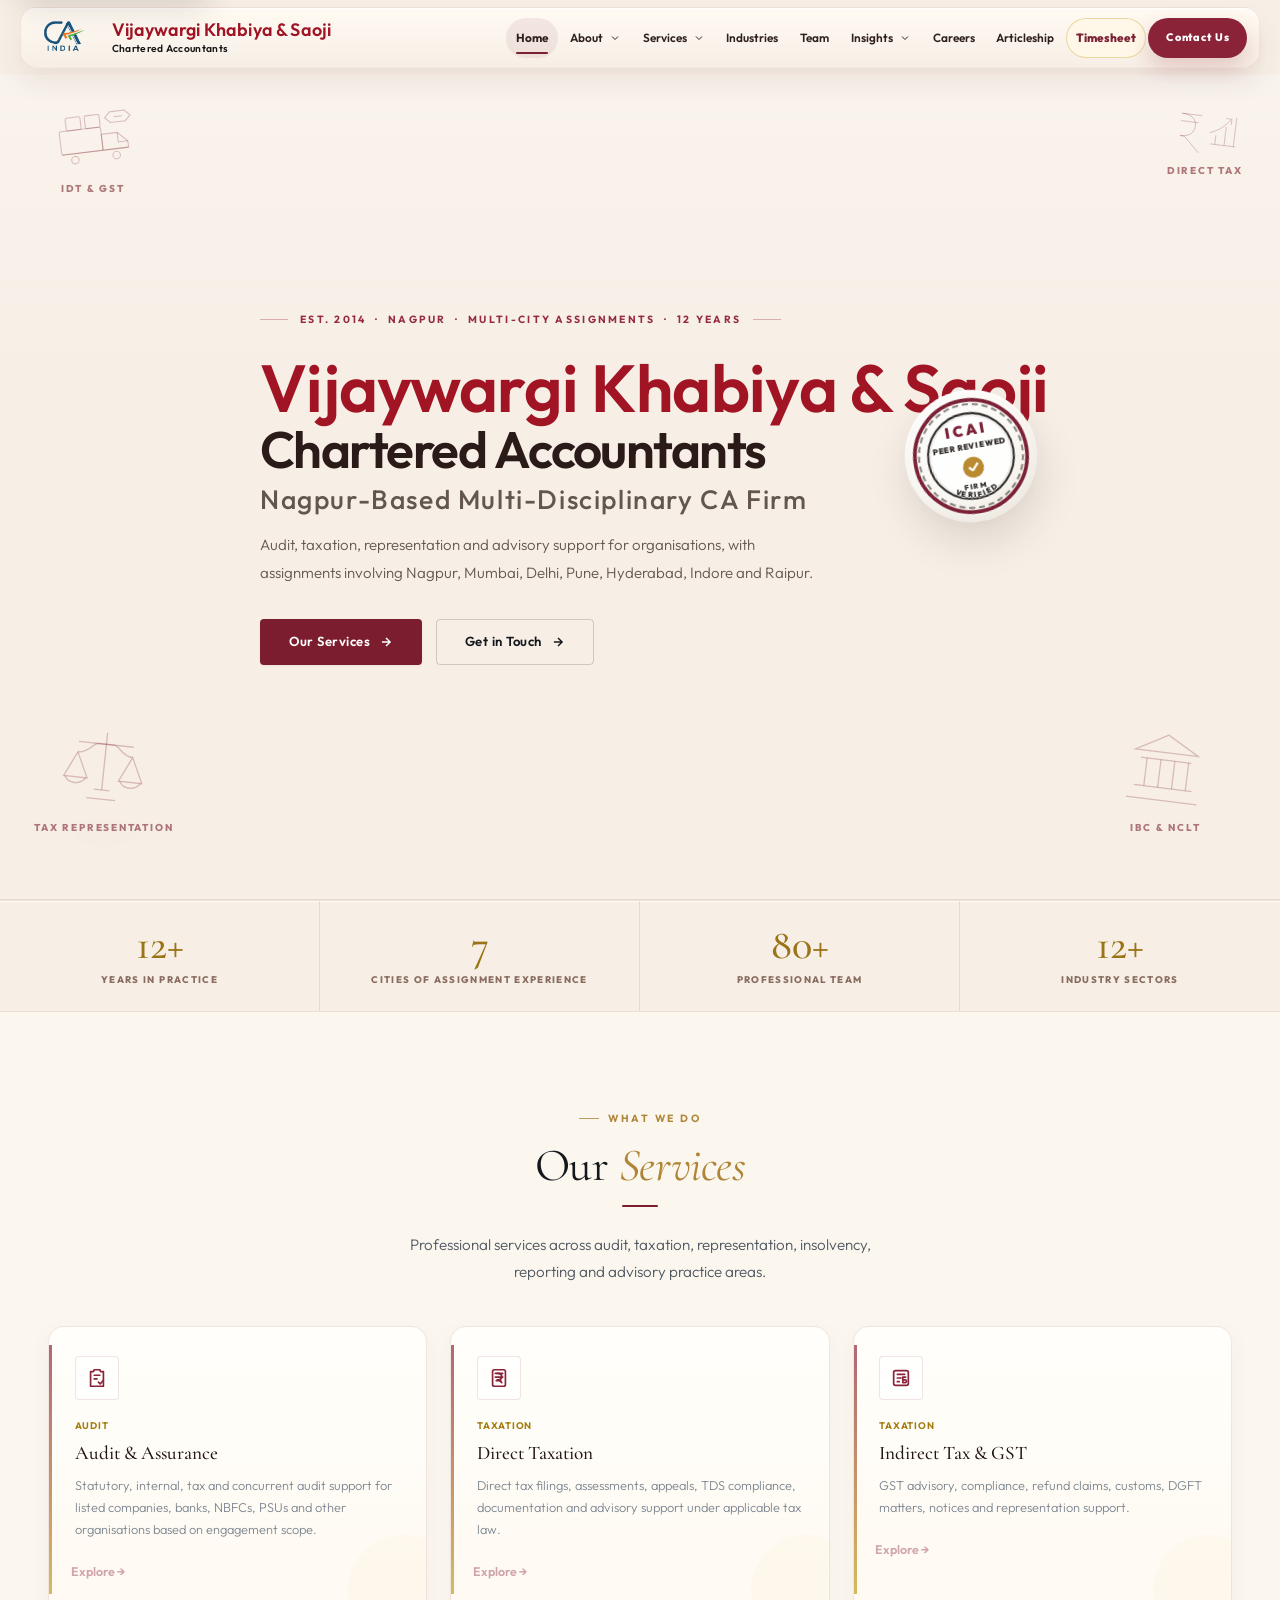
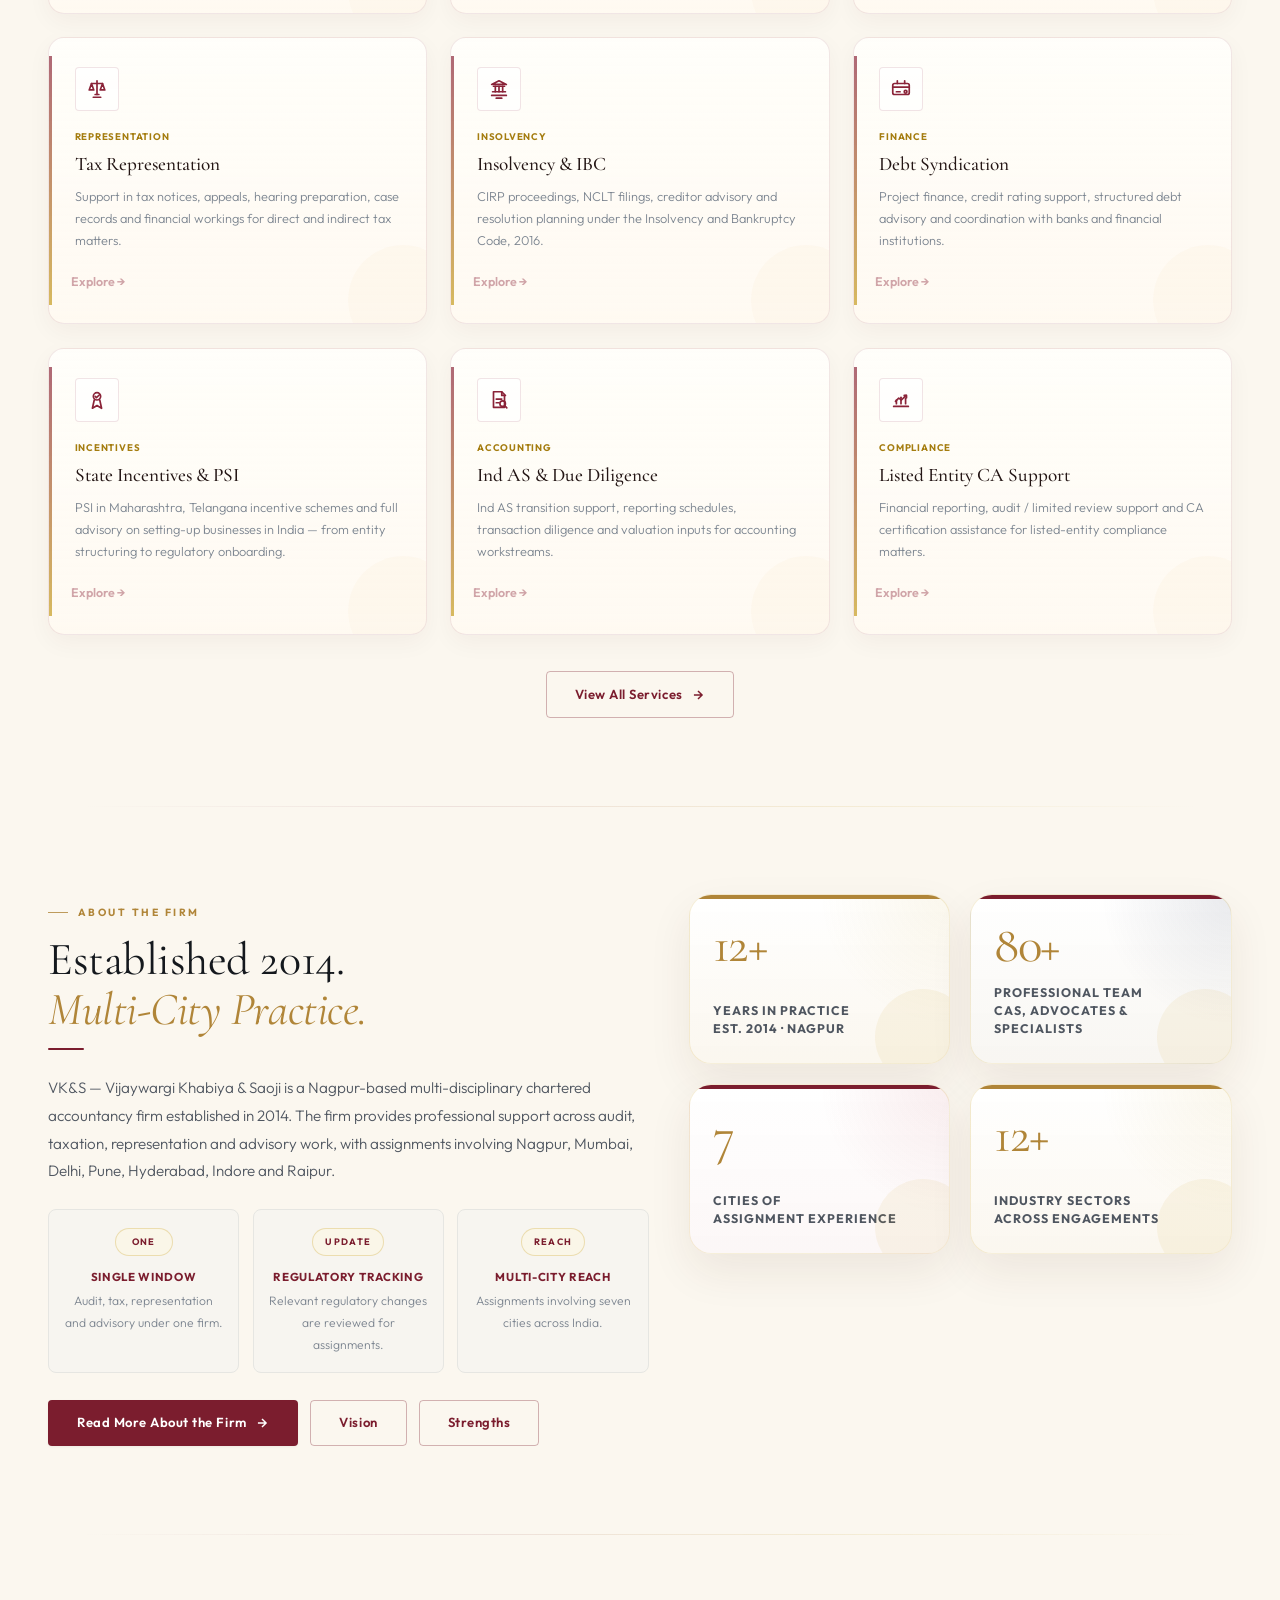
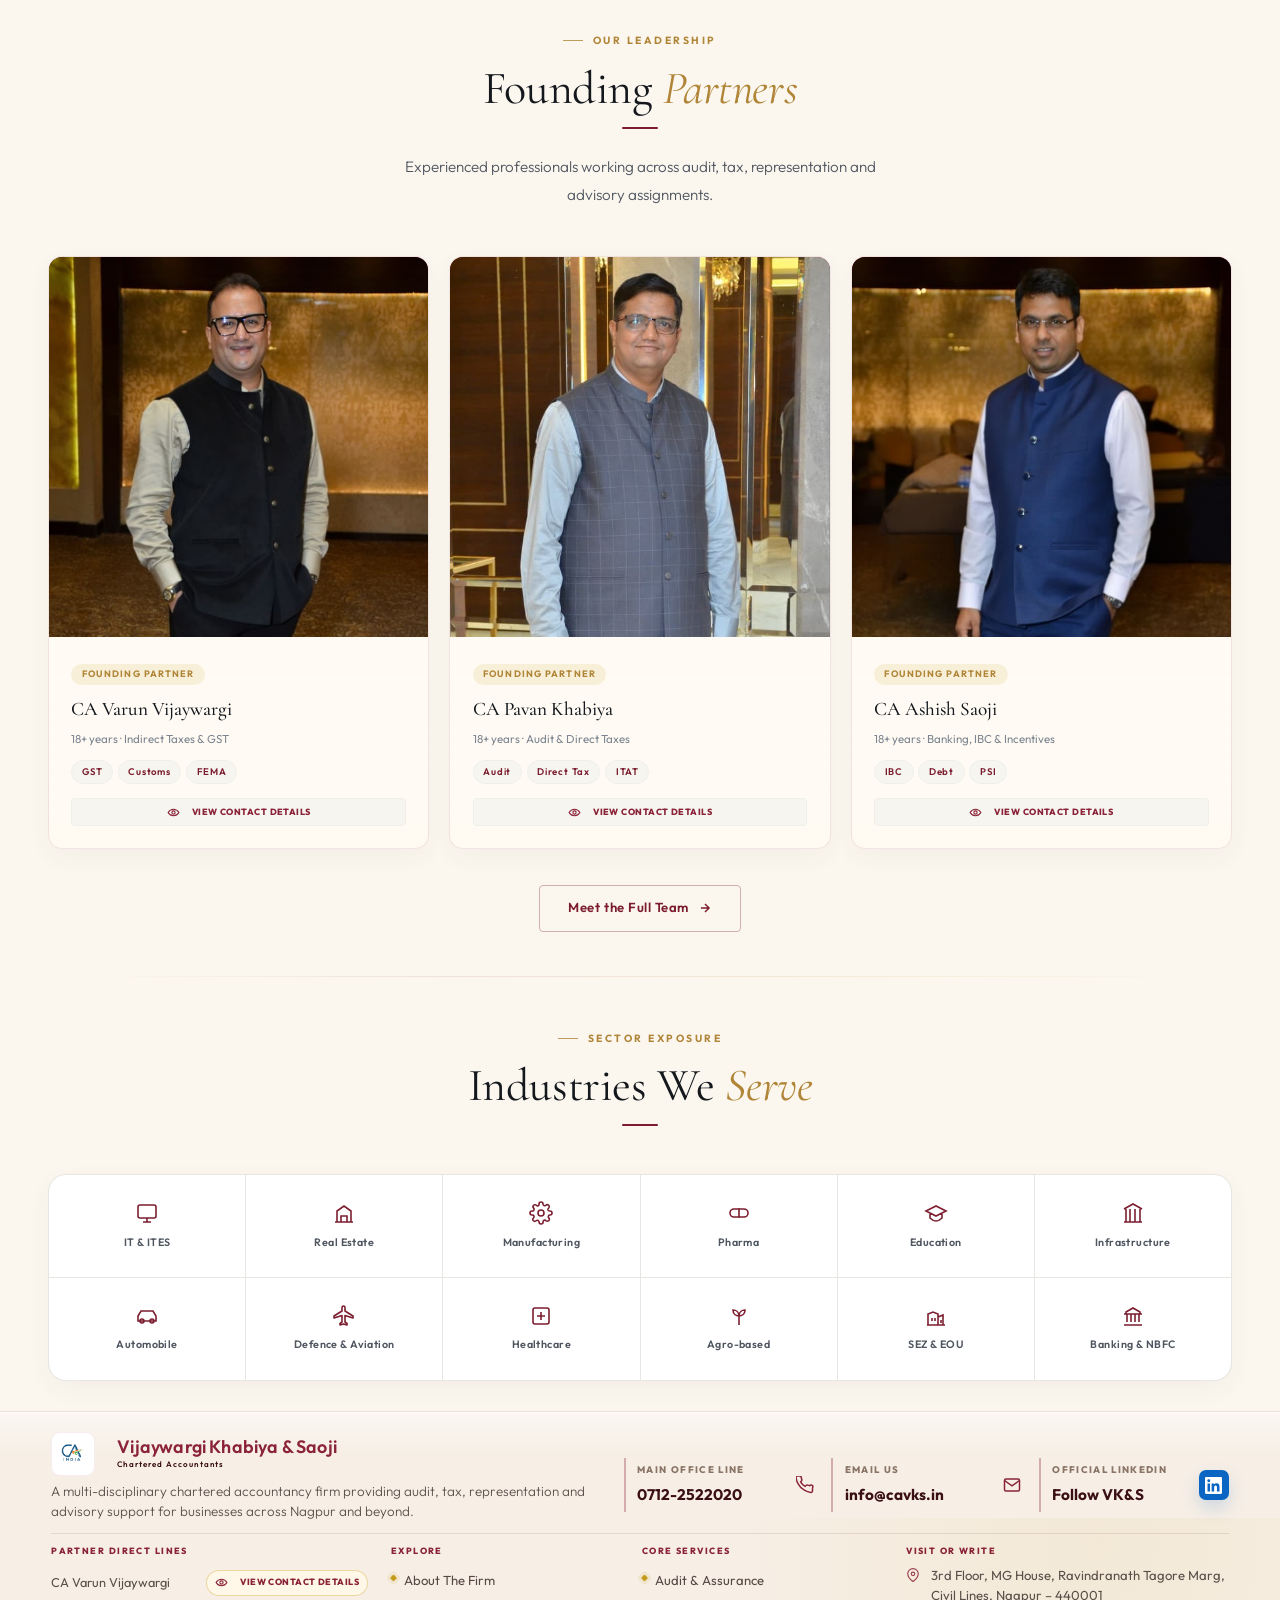
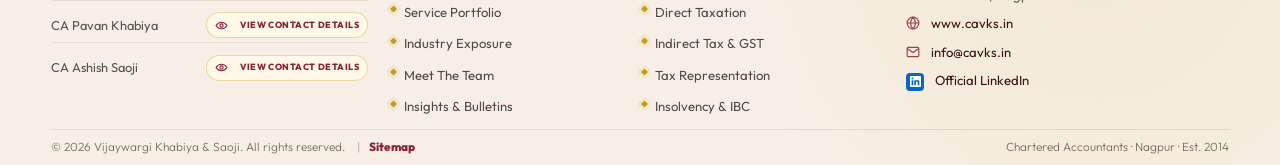
==== commit 66cf4b22: "Improve website UI and accessibility" ====
--- a/index.html
+++ b/index.html
@@ -346,7 +346,7 @@
 </section>
 
 <!-- FIRM OVERVIEW -->
-<section id="main-content" class="pad firm-overview-section" style="background:var(--surf)">
+<section class="pad firm-overview-section" style="background:var(--surf)">
   <div class="container">
     <div class="firm-overview">
       <div class="firm-overview-copy">
@@ -390,7 +390,7 @@
 </section>
 
 <!-- PARTNERS PREVIEW -->
-<section id="main-content" class="pad home-partners-preview">
+<section class="pad home-partners-preview">
   <div class="container">
     <div class="rv tc">
       <span class="eyebrow" style="justify-content:center">Our Leadership</span>
@@ -470,7 +470,7 @@
 </section>
 
 <!-- INDUSTRIES -->
-<section id="main-content" class="pad home-industries" style="background:var(--surf)">
+<section class="pad home-industries" style="background:var(--surf)">
   <div class="container">
     <div class="rv tc">
       <span class="eyebrow" style="justify-content:center">Sector Exposure</span>
--- a/style.css
+++ b/style.css
@@ -1670,6 +1670,7 @@
   .bc-icon{
     width:42px!important;
     height:42px!important;
+    z-index:5001!important;
     margin-bottom:.85rem!important;
   }
   .bc-title{font-size:1.08rem!important}
@@ -4089,3 +4090,1047 @@
     cursor:url("data:image/svg+xml,%3Csvg width='26' height='26' viewBox='0 0 26 26' xmlns='http://www.w3.org/2000/svg'%3E%3Cpath d='M5 3.8 20.4 14.2l-7.2 1.05 4.15 6.75-3.05 1.8-4.02-6.72L5 22.15Z' fill='%23fffaf3' stroke='%237b1d2e' stroke-width='1.6' stroke-linejoin='round'/%3E%3Cpath d='M10.28 17.08 13.6 15.2' stroke='%23b08538' stroke-width='1.45' stroke-linecap='round'/%3E%3C/svg%3E") 5 4, auto!important;
   }
 }
+
+/* Targeted mobile fixes - 2026-05-07 */
+.logo-text,
+.footer-brand .logo-text{
+  min-width:0;
+  max-width:100%;
+}
+.logo-firm,
+.footer-brand .logo-firm,
+.hero-name{
+  white-space:nowrap!important;
+}
+
+.stt{
+  width:48px;
+  height:48px;
+  background:linear-gradient(145deg,#8a2338 0%,#5a1322 100%);
+  border:1px solid rgba(255,255,255,.56);
+  box-shadow:0 14px 32px rgba(90,19,34,.24), inset 0 1px 0 rgba(255,255,255,.22);
+}
+.stt::before{
+  content:'';
+  position:absolute;
+  inset:7px;
+  border-radius:50%;
+  border:1px solid rgba(216,179,88,.5);
+  pointer-events:none;
+}
+.stt svg{
+  width:18px;
+  height:18px;
+  position:relative;
+  z-index:1;
+}
+.stt:hover{
+  background:linear-gradient(145deg,#9a2740 0%,#6f1d2d 100%);
+  box-shadow:0 18px 38px rgba(90,19,34,.3), inset 0 1px 0 rgba(255,255,255,.24);
+}
+
+@media(max-width:900px){
+  .nav .logo{
+    max-width:calc(100vw - 5.6rem)!important;
+    gap:.44rem!important;
+  }
+  .nav .logo-img{
+    width:44px!important;
+    height:44px!important;
+  }
+  .nav .logo-text{
+    gap:.08rem!important;
+  }
+  .nav .logo-firm{
+    font-size:clamp(.58rem,2.55vw,.92rem)!important;
+    line-height:1.02!important;
+    letter-spacing:0!important;
+  }
+  .nav .logo-tag{
+    display:block!important;
+    font-size:clamp(.34rem,1.38vw,.48rem)!important;
+    letter-spacing:.025em!important;
+    line-height:1.05!important;
+  }
+
+  .hero-name-mobile{
+    display:block!important;
+    white-space:nowrap!important;
+    font-size:clamp(1.34rem,7vw,2.18rem)!important;
+    line-height:1.02!important;
+  }
+
+  .svc-mobile-jump{
+    position:sticky!important;
+    top:calc(var(--nav-h) + .42rem)!important;
+    z-index:25!important;
+    display:grid!important;
+    grid-template-columns:repeat(2,minmax(0,1fr))!important;
+    gap:.48rem!important;
+    padding:.58rem!important;
+    margin:0 0 1rem!important;
+    border:1px solid rgba(138,35,56,.12)!important;
+    border-radius:18px!important;
+    background:rgba(255,250,243,.96)!important;
+    box-shadow:0 14px 30px rgba(76,32,20,.1), inset 0 1px 0 rgba(255,255,255,.85)!important;
+    backdrop-filter:blur(12px)!important;
+    -webkit-backdrop-filter:blur(12px)!important;
+  }
+  .svc-mobile-jump a{
+    min-height:44px!important;
+    display:flex!important;
+    align-items:center!important;
+    justify-content:center!important;
+    border-radius:12px!important;
+    white-space:normal!important;
+    text-align:center!important;
+    line-height:1.16!important;
+    font-size:.66rem!important;
+    padding:.52rem .42rem!important;
+    color:#7b2135!important;
+    background:#fff8e8!important;
+    border:1px solid rgba(196,154,26,.28)!important;
+    box-shadow:inset 0 1px 0 rgba(255,255,255,.78)!important;
+  }
+  .svc-mobile-jump a.active,
+  .svc-mobile-jump a:hover{
+    color:#fff!important;
+    background:#8a2338!important;
+    border-color:#8a2338!important;
+  }
+  .svc-section{
+    scroll-margin-top:calc(var(--nav-h) + 132px)!important;
+  }
+
+  .footer-action{
+    justify-content:flex-start!important;
+    overflow:hidden!important;
+  }
+  .footer-action-copy{
+    min-width:0!important;
+    flex:1 1 auto!important;
+  }
+  .footer-action-copy a{
+    display:block!important;
+    max-width:100%!important;
+    overflow-wrap:anywhere!important;
+  }
+  .footer-action > svg,
+  .footer-linkedin-icon{
+    flex:0 0 auto!important;
+  }
+  .ft-ci{
+    max-width:100%!important;
+    overflow:hidden!important;
+  }
+  .ft-ci span{
+    min-width:0!important;
+    overflow-wrap:anywhere!important;
+  }
+
+  .stt{
+    right:.95rem!important;
+    bottom:calc(6.6rem + env(safe-area-inset-bottom))!important;
+    width:46px!important;
+    height:46px!important;
+  }
+}
+
+@media(max-width:640px){
+  body{
+    font-size:16px!important;
+  }
+  p,
+  li,
+  .bc-desc,
+  .svc-list li,
+  .ft-ci span,
+  .footer-action-copy a,
+  .pub-excerpt,
+  .job-summary,
+  .contact-card p,
+  .tm-role,
+  .pf-bio,
+  .ind-name{
+    font-size:clamp(.86rem,3.55vw,.95rem)!important;
+    line-height:1.62!important;
+  }
+  .btn,
+  .drawer > a,
+  .drawer-toggle,
+  .bc-arrow,
+  .footer-action-copy span,
+  .bc-tag{
+    font-size:clamp(.68rem,2.8vw,.78rem)!important;
+  }
+  .bc-title,
+  .tm-name,
+  .pub-title,
+  .job-title{
+    font-size:clamp(1.03rem,4.35vw,1.16rem)!important;
+    line-height:1.2!important;
+  }
+  .eyebrow{
+    font-size:clamp(.64rem,2.65vw,.74rem)!important;
+    line-height:1.3!important;
+  }
+  .footer-bottom p{
+    font-size:.72rem!important;
+  }
+  .mob-nav-item{
+    font-size:clamp(.42rem,2.15vw,.56rem)!important;
+    letter-spacing:.02em!important;
+    min-width:0!important;
+    overflow:hidden!important;
+  }
+
+  .firm-overview .pillars{
+    display:block!important;
+    margin-top:1.35rem!important;
+    border-top:1px solid rgba(123,29,46,.12)!important;
+  }
+  .firm-overview .pillar{
+    position:relative!important;
+    display:grid!important;
+    grid-template-columns:42px minmax(0,1fr)!important;
+    column-gap:.82rem!important;
+    padding:1rem 0!important;
+    border:0!important;
+    border-bottom:1px solid rgba(123,29,46,.1)!important;
+    border-radius:0!important;
+    background:transparent!important;
+    box-shadow:none!important;
+    text-align:left!important;
+  }
+  .firm-overview .pillar:last-child{
+    border-bottom:0!important;
+  }
+  .firm-overview .pillar::before,
+  .firm-overview .pillar::after{
+    display:none!important;
+  }
+  .firm-overview .pillar-icon{
+    grid-row:1/3!important;
+    width:34px!important;
+    min-width:34px!important;
+    height:34px!important;
+    min-height:34px!important;
+    display:grid!important;
+    place-items:center!important;
+    padding:0!important;
+    margin:.08rem 0 0!important;
+    border-radius:50%!important;
+    background:#8a2338!important;
+    border:1px solid rgba(138,35,56,.18)!important;
+    color:#fff8e8!important;
+    font-size:0!important;
+    letter-spacing:0!important;
+  }
+  .firm-overview .pillar:nth-child(1) .pillar-icon::before{content:'01'}
+  .firm-overview .pillar:nth-child(2) .pillar-icon::before{content:'02'}
+  .firm-overview .pillar:nth-child(3) .pillar-icon::before{content:'03'}
+  .firm-overview .pillar-icon::before{
+    font-size:.72rem!important;
+    font-weight:900!important;
+    line-height:1!important;
+  }
+  .firm-overview .pillar h4{
+    margin:0 0 .2rem!important;
+    font-size:.9rem!important;
+    line-height:1.24!important;
+    letter-spacing:.06em!important;
+    color:#7b1d2e!important;
+    text-align:left!important;
+  }
+  .firm-overview .pillar p{
+    margin:0!important;
+    font-size:.88rem!important;
+    line-height:1.55!important;
+    color:#68727d!important;
+    text-align:left!important;
+  }
+
+  .nav .logo{
+    max-width:calc(100vw - 4.85rem)!important;
+  }
+  .nav .logo-img{
+    width:39px!important;
+    height:39px!important;
+  }
+  .nav .logo-firm{
+    font-size:clamp(.52rem,2.72vw,.74rem)!important;
+  }
+  .nav .logo-tag{
+    font-size:clamp(.3rem,1.55vw,.4rem)!important;
+  }
+
+  .footer-contact-card{
+    grid-template-columns:1fr!important;
+  }
+  .footer-linkedin-action{
+    grid-column:auto!important;
+  }
+  .footer-brand .logo{
+    max-width:100%!important;
+    gap:.45rem!important;
+  }
+  .footer-brand .logo-text{
+    margin-left:0!important;
+  }
+  .footer-brand .logo-firm{
+    font-size:clamp(.66rem,3.2vw,.9rem)!important;
+    letter-spacing:0!important;
+  }
+  .footer-brand .logo-tag{
+    font-size:clamp(.34rem,1.7vw,.42rem)!important;
+  }
+
+  .ind-grid{
+    grid-template-columns:repeat(2,minmax(0,1fr))!important;
+    gap:.72rem!important;
+    padding:.72rem!important;
+    border-radius:22px!important;
+    background:linear-gradient(180deg,#fffaf3 0%,#f5eee5 100%)!important;
+    border:1px solid rgba(123,29,46,.08)!important;
+    box-shadow:inset 0 1px 0 rgba(255,255,255,.78)!important;
+  }
+  .ind-cell{
+    min-height:98px!important;
+    display:flex!important;
+    flex-direction:column!important;
+    align-items:center!important;
+    justify-content:center!important;
+    gap:.5rem!important;
+    padding:.82rem .5rem!important;
+    border-radius:18px!important;
+    background:#fffdf9!important;
+    border:1px solid rgba(123,29,46,.08)!important;
+    box-shadow:0 8px 20px rgba(76,32,20,.045)!important;
+    overflow:hidden!important;
+    transform:none!important;
+  }
+  .ind-cell::before,
+  .ind-cell::after{
+    display:block!important;
+    content:''!important;
+    position:absolute!important;
+    inset:0!important;
+    z-index:0!important;
+    pointer-events:none!important;
+  }
+  .ind-cell::before{
+    background:linear-gradient(145deg,#8a2338 0%,#5a1322 100%)!important;
+    transform:scaleY(0)!important;
+    transform-origin:bottom!important;
+    transition:transform .28s var(--ease)!important;
+  }
+  .ind-cell::after{
+    background:linear-gradient(90deg,#c49a1a,#fff1c7)!important;
+    top:auto!important;
+    height:3px!important;
+    transform:scaleX(0)!important;
+    transform-origin:left!important;
+    transition:transform .28s var(--ease)!important;
+  }
+  .ind-cell:hover{
+    background:#fffdf9!important;
+    border-color:rgba(138,35,56,.32)!important;
+    box-shadow:0 12px 26px rgba(90,19,34,.14)!important;
+  }
+  .ind-cell:hover::before,
+  .ind-cell:focus-within::before,
+  .ind-cell:active::before{
+    transform:scaleY(1)!important;
+  }
+  .ind-cell:hover::after,
+  .ind-cell:focus-within::after,
+  .ind-cell:active::after{
+    transform:scaleX(1)!important;
+  }
+  .ind-icon{
+    width:30px!important;
+    height:30px!important;
+    display:grid!important;
+    place-items:center!important;
+    margin:0!important;
+    color:#8a2338!important;
+    background:#fff6e5!important;
+    border:1px solid rgba(196,154,26,.24)!important;
+    border-radius:10px!important;
+    position:relative!important;
+    z-index:1!important;
+    transition:background .22s var(--ease),border-color .22s var(--ease),transform .22s var(--ease)!important;
+  }
+  .ind-cell .ind-icon svg{
+    width:18px!important;
+    height:18px!important;
+    color:#8a2338!important;
+    transform:none!important;
+    transition:color .22s var(--ease),transform .22s var(--ease)!important;
+  }
+  .ind-name{
+    max-width:100%!important;
+    font-size:.84rem!important;
+    font-weight:800!important;
+    line-height:1.18!important;
+    text-align:center!important;
+    color:#46505b!important;
+    overflow-wrap:break-word!important;
+    position:relative!important;
+    z-index:1!important;
+    transition:color .22s var(--ease)!important;
+  }
+  .ind-cell:hover .ind-name,
+  .ind-cell:focus-within .ind-name,
+  .ind-cell:active .ind-name,
+  .ind-cell:hover .ind-icon svg{
+    color:#fff8e8!important;
+  }
+  .ind-cell:hover .ind-icon,
+  .ind-cell:focus-within .ind-icon,
+  .ind-cell:active .ind-icon{
+    background:rgba(255,255,255,.12)!important;
+    border-color:rgba(216,179,88,.5)!important;
+    transform:translateY(-1px)!important;
+  }
+  .ind-cell:focus-within .ind-icon svg,
+  .ind-cell:active .ind-icon svg{
+    color:#fff8e8!important;
+  }
+
+  .pf-sticky{
+    display:block!important;
+  }
+  .pf-img-wrap{
+    margin-bottom:0!important;
+    border-radius:16px 16px 0 0!important;
+    box-shadow:none!important;
+  }
+  .pf-info-card{
+    border-top:0!important;
+    border-radius:0 0 16px 16px!important;
+    padding:1rem!important;
+    box-shadow:none!important;
+  }
+
+  .stt{
+    right:.82rem!important;
+    bottom:calc(5.85rem + env(safe-area-inset-bottom))!important;
+    width:42px!important;
+    height:42px!important;
+  }
+}
+
+@media(max-width:430px){
+  .hero-name-mobile{
+    font-size:clamp(1.04rem,6.05vw,1.44rem)!important;
+  }
+  .svc-mobile-jump{
+    gap:.4rem!important;
+    padding:.48rem!important;
+  }
+  .svc-mobile-jump a{
+    min-height:42px!important;
+    font-size:.58rem!important;
+    padding:.46rem .32rem!important;
+  }
+}
+
+.sitemap-main{
+  min-height:100vh;
+  background:var(--page-bg,#fbf7ef);
+  padding-top:calc(var(--nav-h) + 3rem);
+}
+.sitemap-container{
+  max-width:960px;
+}
+.sitemap-logo{
+  display:inline-flex;
+  margin-bottom:2rem;
+}
+.sitemap-intro{
+  max-width:620px;
+}
+.sitemap-grid{
+  grid-template-columns:repeat(3,minmax(0,1fr))!important;
+  margin-top:2rem;
+  align-items:stretch;
+}
+.sitemap-grid .bento-card{
+  min-height:190px;
+  cursor:pointer;
+  padding-right:1.35rem;
+}
+.sitemap-grid .bento-card::before{
+  width:72px;
+  height:72px;
+  right:-36px;
+  bottom:-28px;
+}
+.sitemap-grid .bc-title,
+.sitemap-grid .bc-desc{
+  position:relative;
+  z-index:1;
+  overflow-wrap:anywhere;
+  word-break:normal;
+}
+
+@media(max-width:900px){
+  .firm-focus-nav,
+  .svc-mobile-jump{
+    display:none!important;
+  }
+  .svc-section{
+    scroll-margin-top:calc(var(--nav-h) + 18px)!important;
+  }
+  .sitemap-container{
+    max-width:720px;
+  }
+  .sitemap-grid{
+    grid-template-columns:repeat(2,minmax(0,1fr))!important;
+    gap:.85rem!important;
+  }
+  .sitemap-grid .bento-card{
+    min-height:0;
+  }
+}
+
+@media(max-width:640px){
+  .firm-story-actions .btn[href*="#firm-vision"],
+  .firm-story-actions .btn[href*="#firm-strengths"]{
+    display:none!important;
+  }
+  .sitemap-main{
+    padding-top:calc(var(--nav-h) + 1.25rem)!important;
+    padding-bottom:2.5rem!important;
+    overflow-x:hidden!important;
+  }
+  .sitemap-container{
+    width:100%!important;
+    max-width:100%!important;
+    padding-left:1.1rem!important;
+    padding-right:1.1rem!important;
+    overflow:hidden!important;
+  }
+  .sitemap-logo{
+    width:100%;
+    margin-bottom:1.35rem;
+  }
+  .sitemap-logo .logo-img{
+    width:42px!important;
+    height:42px!important;
+  }
+  .sitemap-logo .logo-firm{
+    font-size:clamp(.68rem,3.15vw,.9rem)!important;
+    letter-spacing:0!important;
+  }
+  .sitemap-logo .logo-tag{
+    font-size:clamp(.34rem,1.75vw,.42rem)!important;
+  }
+  .sitemap-main .eyebrow{
+    justify-content:flex-start!important;
+  }
+  .sitemap-main h1{
+    font-size:clamp(2.2rem,12vw,3rem)!important;
+    line-height:1!important;
+  }
+  .sitemap-intro{
+    max-width:100%!important;
+    font-size:.9rem!important;
+    line-height:1.62!important;
+  }
+  .sitemap-grid{
+    display:block!important;
+    margin-top:1.25rem!important;
+    border-top:1px solid rgba(123,29,46,.12)!important;
+    border-bottom:1px solid rgba(123,29,46,.12)!important;
+    background:linear-gradient(180deg,rgba(255,253,248,.62),rgba(255,248,239,.42))!important;
+    border-radius:0!important;
+    width:100%!important;
+    max-width:100%!important;
+  }
+  .sitemap-grid .bento-card{
+    position:relative!important;
+    display:block!important;
+    padding:.95rem 2.2rem .92rem 0!important;
+    text-align:left!important;
+    border:0!important;
+    border-bottom:1px solid rgba(123,29,46,.1)!important;
+    border-radius:0!important;
+    background:transparent!important;
+    box-shadow:none!important;
+    transform:none!important;
+    overflow:visible!important;
+  }
+  .sitemap-grid .bento-card:last-child{
+    border-bottom:0!important;
+  }
+  .sitemap-grid .bento-card::before{
+    display:none!important;
+  }
+  .sitemap-grid .bento-card::after{
+    content:'\2192'!important;
+    display:block!important;
+    position:absolute!important;
+    right:.25rem!important;
+    top:50%!important;
+    width:auto!important;
+    height:auto!important;
+    bottom:auto!important;
+    left:auto!important;
+    transform:translateY(-50%)!important;
+    background:none!important;
+    color:#8a2338!important;
+    opacity:.72!important;
+    font-size:1rem!important;
+    line-height:1!important;
+  }
+  .sitemap-grid .bc-tag,
+  .sitemap-grid .bc-title,
+  .sitemap-grid .bc-desc{
+    grid-column:1!important;
+  }
+  .sitemap-grid .bc-tag{
+    margin-bottom:.18rem!important;
+    color:#9a7417!important;
+  }
+  .sitemap-grid .bc-title{
+    margin-bottom:.16rem!important;
+    font-size:1.04rem!important;
+    line-height:1.18!important;
+    color:#2a1815!important;
+  }
+  .sitemap-grid .bc-desc{
+    display:none!important;
+  }
+}
+
+@media(max-width:640px){
+  .hero h1 .hero-name-mobile{
+    display:block!important;
+    width:100%!important;
+    max-width:calc(100vw - 2rem)!important;
+    white-space:normal!important;
+    overflow:visible!important;
+    font-size:clamp(1.62rem,8.2vw,2.12rem)!important;
+    line-height:1.04!important;
+    letter-spacing:-.02em!important;
+  }
+}
+
+@media(max-width:430px){
+  .hero h1 .hero-name-mobile{
+    font-size:clamp(1.45rem,7.8vw,1.86rem)!important;
+    letter-spacing:-.02em!important;
+  }
+}
+
+@media(max-width:900px){
+  .nav-links{
+    display:none!important;
+  }
+  .ham{
+    display:flex!important;
+    position:absolute!important;
+    right:.7rem!important;
+    top:50%!important;
+    transform:translateY(-50%)!important;
+    z-index:4!important;
+    margin-left:auto!important;
+    background:#fff8e8!important;
+    border:1px solid rgba(138,35,56,.16)!important;
+    box-shadow:inset 0 1px 0 rgba(255,255,255,.78)!important;
+  }
+  .ham span{
+    background:#8a2338!important;
+  }
+  .ham::after{
+    content:''!important;
+    position:absolute!important;
+    inset:9px!important;
+    border-top:2px solid #8a2338!important;
+    border-bottom:2px solid #8a2338!important;
+    pointer-events:none!important;
+  }
+  .sitemap-ham{
+    display:flex!important;
+    position:fixed!important;
+    top:1rem!important;
+    right:1rem!important;
+    width:42px!important;
+    height:42px!important;
+    z-index:5001!important;
+    opacity:1!important;
+    visibility:visible!important;
+    pointer-events:auto!important;
+    background:#fff8e8!important;
+    border:1px solid rgba(138,35,56,.22)!important;
+    box-shadow:0 10px 22px rgba(76,32,20,.12), inset 0 1px 0 rgba(255,255,255,.86)!important;
+  }
+}
+
+/* UI refinement pass 2026-05-07.
+   Keeps existing card layouts, but makes them quieter and less box-heavy. */
+:root{
+  --ui-line-soft:rgba(123,33,53,.105);
+  --ui-line-warm:rgba(196,154,26,.18);
+  --ui-card-shadow:0 8px 24px rgba(76,32,20,.045);
+  --ui-card-shadow-hover:0 16px 34px rgba(76,32,20,.075);
+  --ui-card-bg:linear-gradient(180deg,rgba(255,254,250,.96),rgba(255,250,242,.82));
+  --ui-section-rule:linear-gradient(90deg,rgba(123,33,53,0),rgba(123,33,53,.14),rgba(196,154,26,.18),rgba(123,33,53,0));
+}
+
+.pad,
+.pad-sm,
+.jobs-main,
+.jobs-values,
+.partner-feature,
+.ind-approach,
+.article-reader-section,
+.sitemap-main{
+  position:relative;
+}
+
+.pad + .pad::before,
+.pad + .pad-sm::before,
+.pad-sm + .pad::before,
+.jobs-values::before,
+.partner-feature + .partner-feature::before,
+.ind-approach::before{
+  content:'';
+  position:absolute;
+  top:0;
+  left:50%;
+  width:min(1120px,calc(100% - 2rem));
+  height:1px;
+  transform:translateX(-50%);
+  background:var(--ui-section-rule);
+  opacity:.72;
+  pointer-events:none;
+}
+
+.bento-card,
+.why-card,
+.profile-glance-card,
+.firm-focus-card,
+.svc-visual-card,
+.ind-card,
+.ind-scope-card,
+.job-row,
+.pub-card,
+.bull-card,
+.article-reader-card,
+.insights-art-card,
+.arship-hero-card,
+.arship-path-card,
+.exp-card,
+.culture-card,
+.contact-card,
+.career-card,
+.about-profile-card,
+.p-card,
+.pf-card,
+.tm-card,
+.support-grid .offer-row{
+  background:var(--ui-card-bg)!important;
+  border-color:var(--ui-line-soft)!important;
+  box-shadow:var(--ui-card-shadow)!important;
+}
+
+.bento-card:hover,
+.why-card:hover,
+.profile-glance-card:hover,
+.firm-focus-card:hover,
+.ind-card:hover,
+.job-row:hover,
+.pub-card:hover,
+.bull-card:hover,
+.career-card:hover,
+.contact-card:hover,
+.p-card:hover,
+.pf-card:hover,
+.tm-card:hover,
+.support-grid .offer-row:hover{
+  border-color:var(--ui-line-warm)!important;
+  box-shadow:var(--ui-card-shadow-hover)!important;
+  transform:translateY(-2px)!important;
+}
+
+.bento-card::before,
+.why-card::before,
+.profile-glance-card::after,
+.firm-focus-card::before,
+.svc-visual-card::before,
+.ind-card::after,
+.ind-scope-card::before,
+.arship-path-card::after,
+.arship-hr-card::before,
+.insights-art-card::before{
+  opacity:.38!important;
+}
+
+.bento-card::after,
+.why-card::after,
+.pub-card::after{
+  opacity:.68!important;
+}
+
+.bento-grid,
+.why-grid,
+.profile-glance-grid,
+.firm-focus-grid,
+.pub-grid,
+.career-cards,
+.culture-grid,
+.contact-grid,
+.kb-grid,
+.support-grid{
+  gap:clamp(1rem,2vw,1.45rem)!important;
+}
+
+.section-head,
+.ph .container,
+.jobs-hero .container,
+.arship-hero .container{
+  max-width:1120px;
+}
+
+.section-head{
+  margin-bottom:clamp(1.45rem,3vw,2.35rem)!important;
+}
+
+.section-head p,
+.ph p,
+.jobs-hero p,
+.arship-hero p,
+.hero-desc{
+  color:rgba(42,26,24,.72)!important;
+}
+
+.bc-tag,
+.pub-tag,
+.job-practice,
+.pf-tag,
+.p-tag,
+.tm-role,
+.career-tag,
+.offer-label{
+  letter-spacing:.08em!important;
+}
+
+.bc-title,
+.pub-title,
+.job-row h3,
+.contact-card h3,
+.career-card h3,
+.why-card h3,
+.profile-glance-card h3,
+.firm-focus-card h3{
+  color:#241615!important;
+}
+
+.bento-card,
+.pub-card,
+.job-row,
+.contact-card,
+.career-card,
+.why-card,
+.profile-glance-card,
+.firm-focus-card{
+  border-radius:16px!important;
+}
+
+.services-grid,
+.svc-page-wrap{
+  row-gap:clamp(1.4rem,2.4vw,2rem)!important;
+}
+
+.svc-section{
+  border-color:rgba(123,33,53,.09)!important;
+  box-shadow:none!important;
+}
+
+.svc-section + .svc-section{
+  margin-top:clamp(1.2rem,2.2vw,1.8rem)!important;
+}
+
+.svc-mobile-jump,
+.firm-focus-nav,
+.pub-filter-bar{
+  background:rgba(255,250,242,.76)!important;
+  border-color:rgba(123,33,53,.1)!important;
+  box-shadow:0 8px 24px rgba(76,32,20,.045)!important;
+}
+
+.footer{
+  box-shadow:inset 0 1px 0 rgba(255,255,255,.62)!important;
+}
+
+.footer-shell,
+.footer-spotlight,
+.footer-top,
+.footer-bottom{
+  box-shadow:none!important;
+}
+
+.footer-contact-card{
+  border-top:1px solid rgba(255,255,255,.12)!important;
+  padding-top:1rem!important;
+}
+
+@media(min-width:901px){
+  .home-industries .ind-grid{
+    border-radius:18px!important;
+    box-shadow:var(--ui-card-shadow)!important;
+  }
+
+  .partners-grid,
+  .team-members-section .tm-grid{
+    gap:1.25rem!important;
+  }
+
+  .job-row,
+  .pub-card,
+  .career-card,
+  .contact-card{
+    padding:clamp(1.35rem,2vw,1.75rem)!important;
+  }
+}
+
+@media(max-width:900px){
+  .pad + .pad::before,
+  .pad + .pad-sm::before,
+  .pad-sm + .pad::before,
+  .jobs-values::before,
+  .partner-feature + .partner-feature::before,
+  .ind-approach::before{
+    width:calc(100% - 1.6rem);
+  }
+
+  .bento-card,
+  .pub-card,
+  .job-row,
+  .contact-card,
+  .career-card,
+  .why-card,
+  .profile-glance-card,
+  .firm-focus-card,
+  .p-card,
+  .pf-card,
+  .tm-card{
+    border-radius:14px!important;
+    box-shadow:0 6px 18px rgba(76,32,20,.04)!important;
+  }
+
+  .bento-card:hover,
+  .pub-card:hover,
+  .job-row:hover,
+  .contact-card:hover,
+  .career-card:hover,
+  .why-card:hover,
+  .profile-glance-card:hover,
+  .firm-focus-card:hover,
+  .p-card:hover,
+  .pf-card:hover,
+  .tm-card:hover{
+    transform:none!important;
+  }
+}
+
+/* Services page: remove repeated side summary cards, keep numbered content. */
+.svc-section-inner,
+.svc-section-inner.flip{
+  grid-template-columns:minmax(0,1fr)!important;
+}
+
+.svc-section-inner.flip .svc-text,
+.svc-section-inner.flip .svc-visual-col{
+  order:unset!important;
+}
+
+.svc-visual-col{
+  display:none!important;
+}
+
+.svc-text{
+  max-width:820px;
+}
+
+.svc-list{
+  display:grid!important;
+  grid-template-columns:repeat(2,minmax(0,1fr));
+  column-gap:1.35rem!important;
+  row-gap:.5rem!important;
+}
+
+.svc-list li{
+  min-width:0;
+  padding:.12rem 0;
+}
+
+.svc-heading-row{
+  display:flex;
+  align-items:center;
+  gap:.82rem;
+  margin-bottom:.75rem;
+  min-width:0;
+}
+
+.svc-heading-row .svc-num{
+  flex:0 0 auto;
+  margin:0!important;
+  font-family:'Outfit',system-ui,sans-serif!important;
+  font-size:clamp(1.7rem,2.8vw,2.25rem)!important;
+  font-weight:700!important;
+  letter-spacing:0!important;
+  color:#8a2338!important;
+  opacity:1!important;
+  line-height:1.08!important;
+}
+
+.svc-heading-row .svc-icon-box{
+  flex:0 0 auto;
+  margin:0!important;
+}
+
+.svc-heading-row .svc-title-wrap{
+  min-width:0;
+}
+
+.svc-heading-row .eyebrow{
+  display:block;
+  margin:0 0 .12rem!important;
+  font-size:.52rem!important;
+  line-height:1.1!important;
+}
+
+.svc-heading-row h2{
+  margin:0!important;
+  min-width:0;
+  line-height:1.08!important;
+}
+
+.svc-heading-row + .rule{
+  margin-top:.45rem!important;
+}
+
+@media(max-width:640px){
+  .svc-heading-row{
+    align-items:center;
+    gap:.66rem;
+  }
+
+  .svc-heading-row .svc-num{
+    padding-top:0;
+    font-size:clamp(1.55rem,8vw,2rem)!important;
+  }
+
+  .svc-heading-row h2{
+    font-size:clamp(1.55rem,8vw,2rem)!important;
+  }
+
+  .svc-list{
+    grid-template-columns:1fr;
+    row-gap:.42rem!important;
+  }
+}
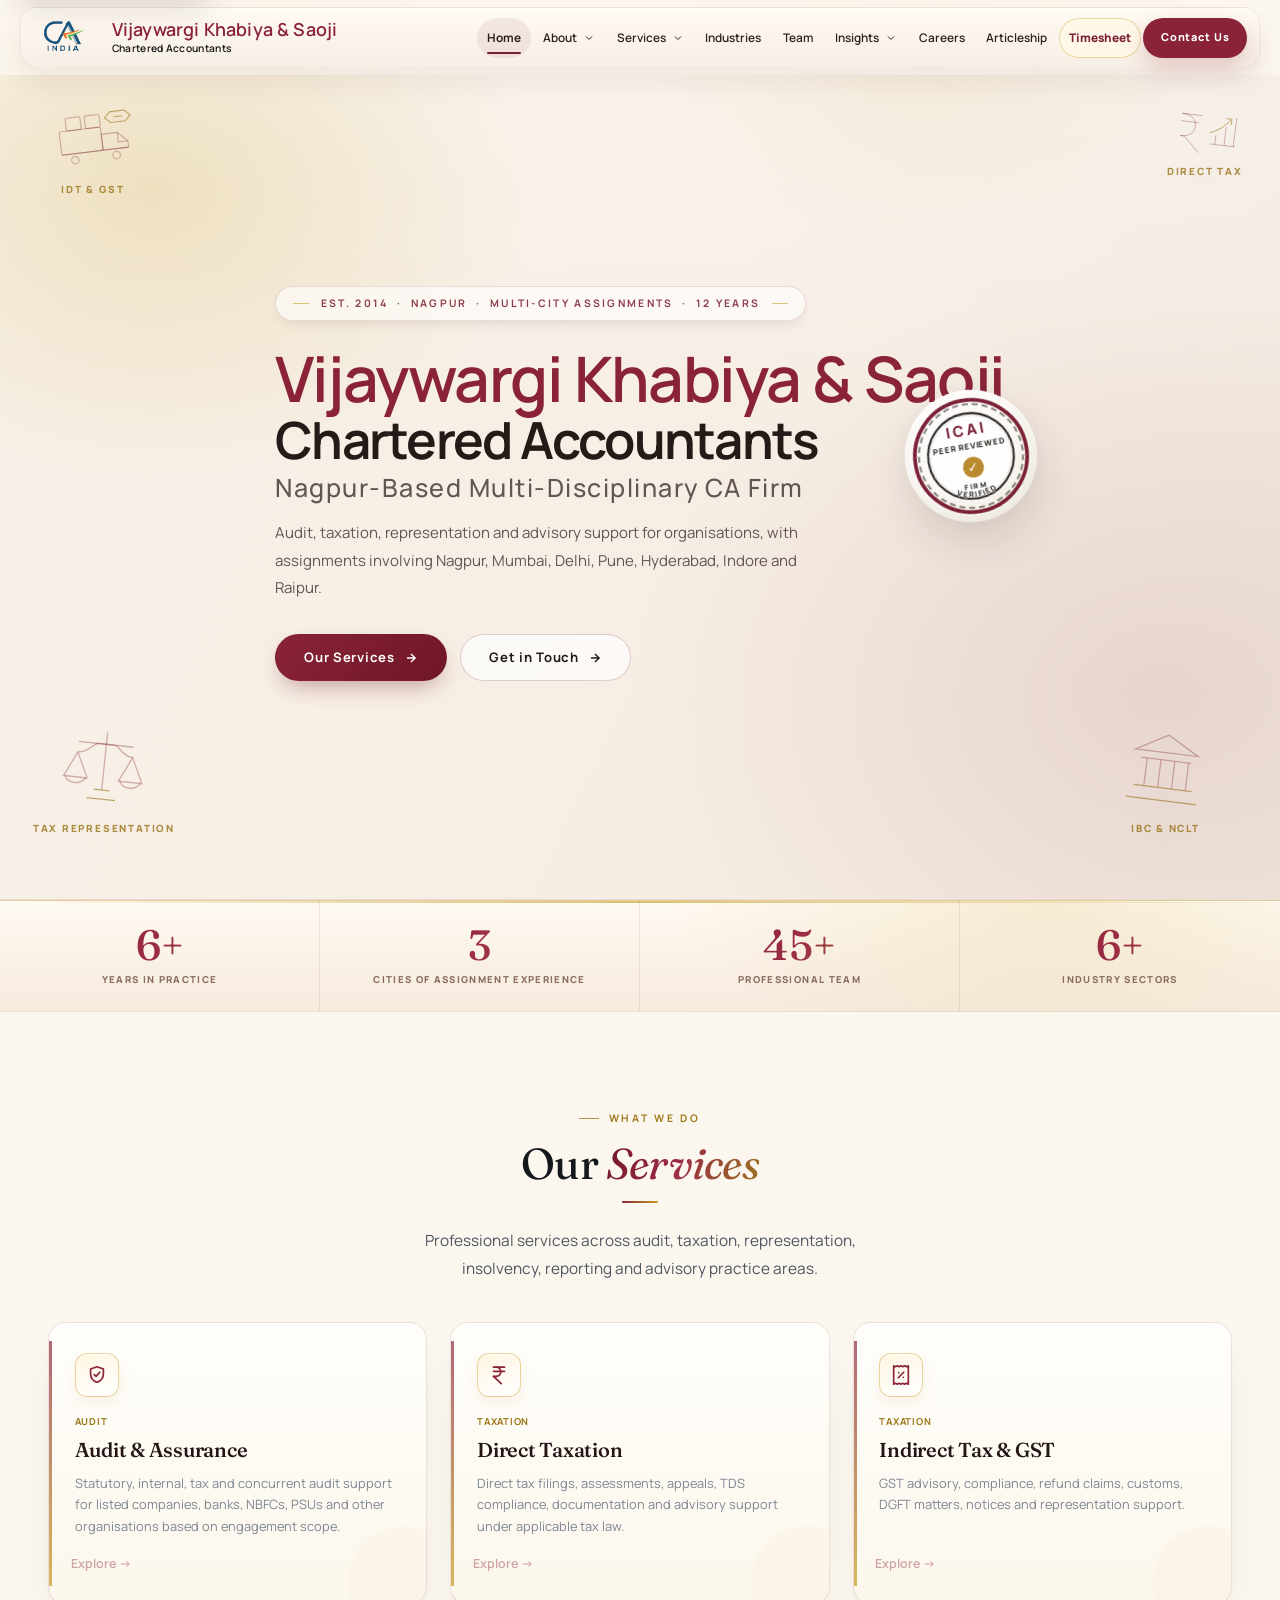
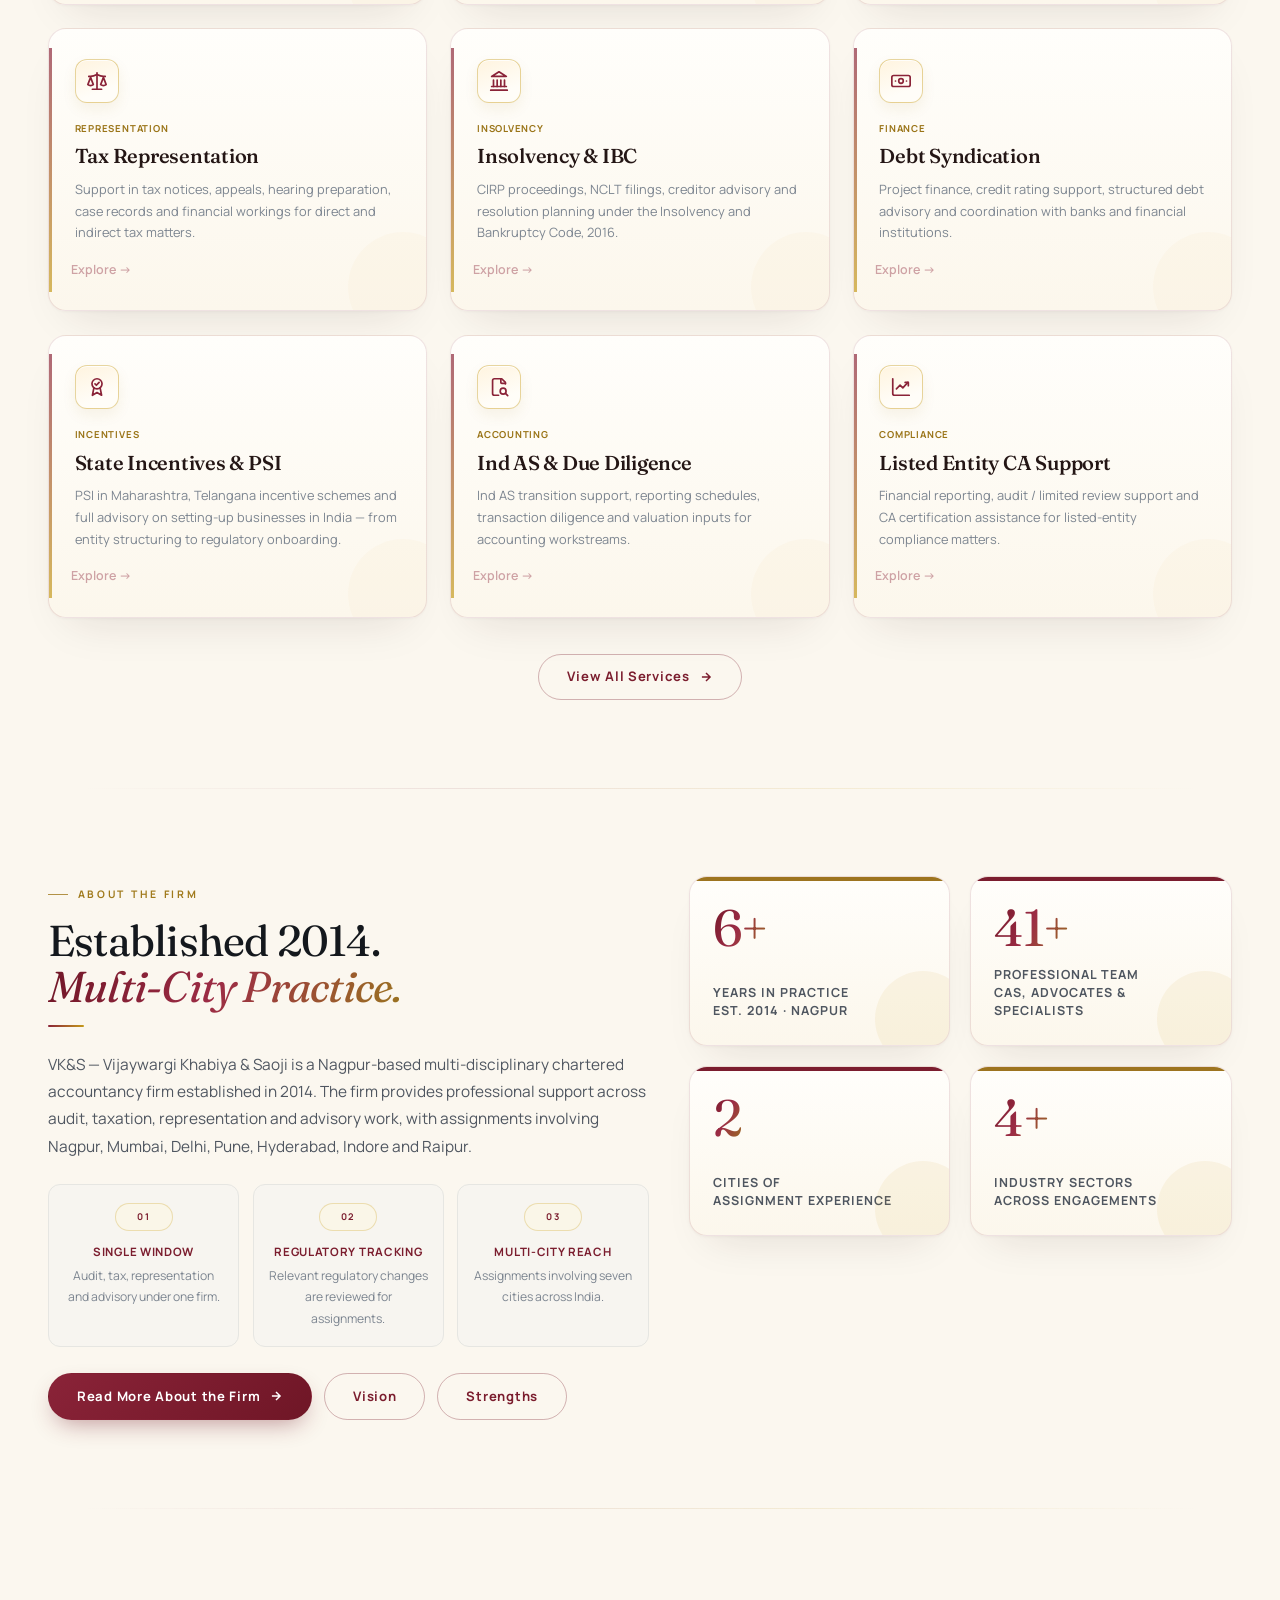
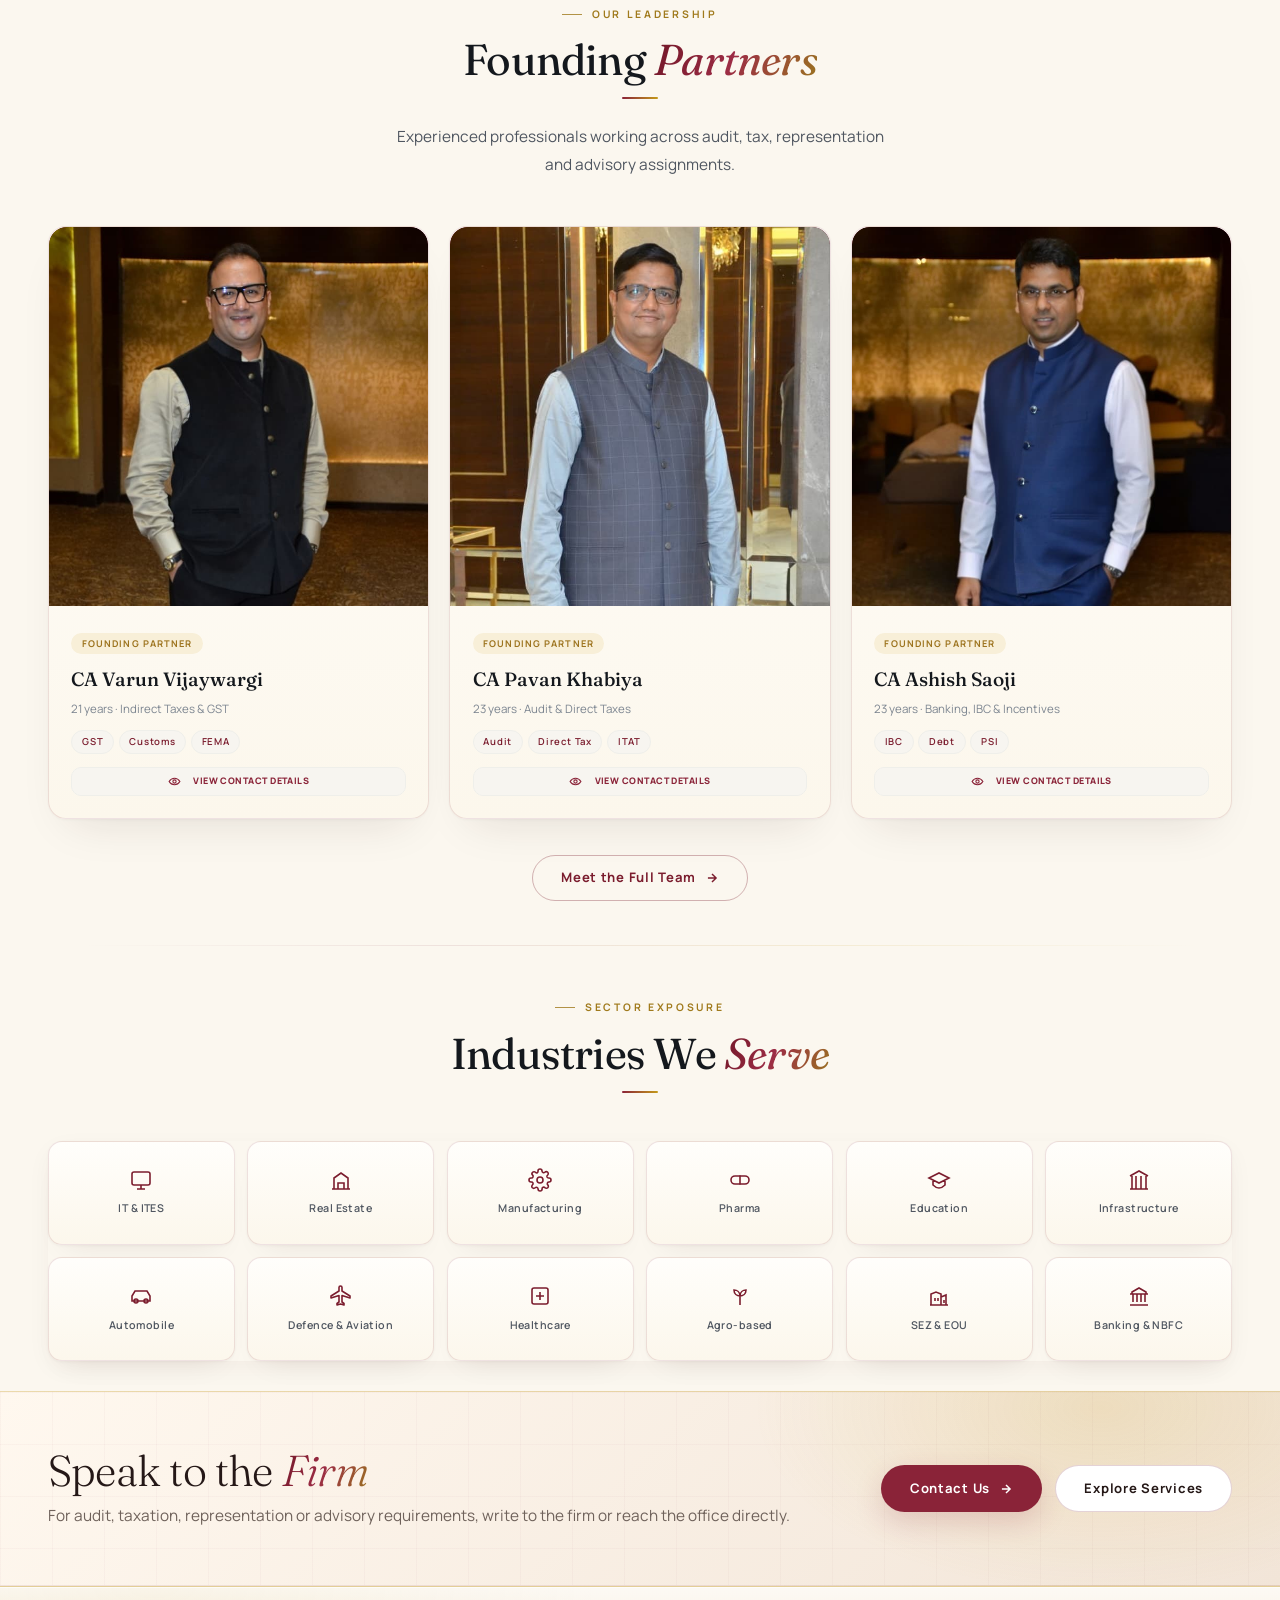
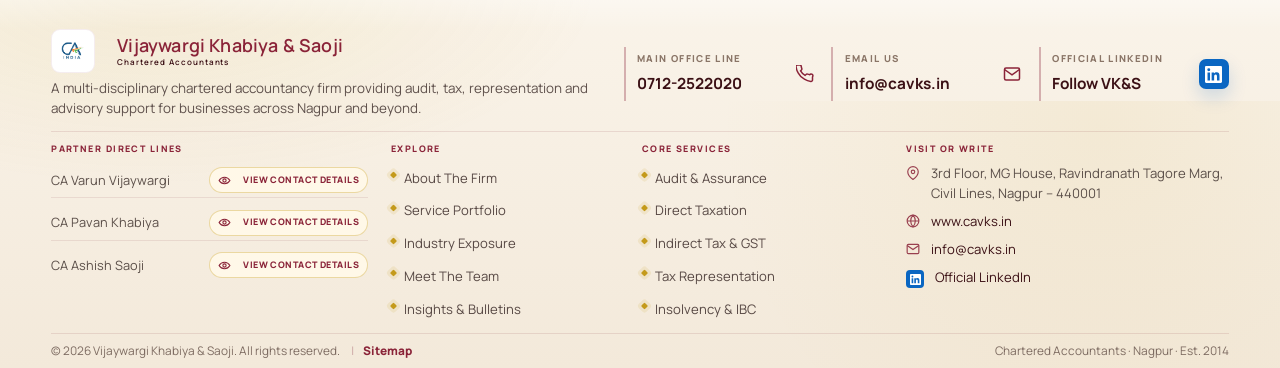
==== commit 7292cb60: "Heritage Luxe redesign: typography, cards, animations, icons (all pages except timesheet) - New Heri" ====
--- a/index.html
+++ b/index.html
@@ -1,4 +1,4 @@
-<!DOCTYPE html>
+﻿<!DOCTYPE html>
 <html lang="en">
 <head>
 <meta charset="UTF-8"/>
@@ -22,7 +22,7 @@
 <meta name="theme-color" content="#7b1d2e"/>
 <link rel="preconnect" href="https://fonts.googleapis.com"/>
 <link rel="preconnect" href="https://fonts.gstatic.com" crossorigin/>
-<link rel="stylesheet" href="https://fonts.googleapis.com/css2?family=Cormorant+Garamond:ital,wght@0,300;0,400;0,500;0,600;1,300;1,400;1,600&family=Outfit:wght@300;400;500;600;700&display=swap"/>
+<link rel="stylesheet" href="https://fonts.googleapis.com/css2?family=Fraunces:ital,opsz,wght@0,9..144,300..700;1,9..144,300..700&family=Manrope:wght@200..800&display=swap"/>
 <link rel="stylesheet" href="style.css"/>
 <script type="application/ld+json">
 {
@@ -152,8 +152,8 @@
         <path d="M28 102h126"></path>
         <circle cx="52" cy="114" r="7"></circle>
         <circle cx="130" cy="114" r="7"></circle>
-        <path d="M126 32h28l10 10-10 10h-28l-10-10 10-10Z"></path>
-        <path d="M133 42h16"></path>
+        <path class="g" d="M126 32h28l10 10-10 10h-28l-10-10 10-10Z"></path>
+        <path class="g" d="M133 42h16"></path>
       </svg>
       <span>IDT &amp; GST</span>
     </div>
@@ -166,8 +166,8 @@
         <path d="M116 116V96"></path>
         <path d="M136 116V76"></path>
         <path d="M156 116V54"></path>
-        <path d="M102 92c16-5 30-16 42-32"></path>
-        <path d="M134 58h12v12"></path>
+        <path class="g" d="M102 92c16-5 30-16 42-32"></path>
+        <path class="g" d="M134 58h12v12"></path>
       </svg>
       <span>Direct Tax</span>
     </div>
@@ -178,8 +178,8 @@
         <path d="M48 56 30 94h36L48 56Z"></path>
         <path d="M132 56 114 94h36L132 56Z"></path>
         <path d="M48 56c16 0 22-16 30-16h24c8 0 14 16 30 16"></path>
-        <path d="M68 124h44"></path>
-        <path d="M78 110h24"></path>
+        <path class="g" d="M68 124h44"></path>
+        <path class="g" d="M78 110h24"></path>
         <path d="M32 94c6 12 24 12 32 0"></path>
         <path d="M116 94c6 12 24 12 32 0"></path>
       </svg>
@@ -193,8 +193,8 @@
         <path d="M82 62v44"></path>
         <path d="M104 62v44"></path>
         <path d="M126 62v44"></path>
-        <path d="M44 106h92"></path>
-        <path d="M34 126h112"></path>
+        <path class="g" d="M44 106h92"></path>
+        <path class="g" d="M34 126h112"></path>
       </svg>
       <span>IBC &amp; NCLT</span>
     </div>
@@ -257,10 +257,10 @@
 
 <!-- STATS BAR -->
 <div class="stats-bar">
-  <div class="stat-cell rv"><div class="stat-n">12+</div><div class="stat-l">Years in Practice</div></div>
-  <div class="stat-cell rv rv-d1"><div class="stat-n">7</div><div class="stat-l">Cities of Assignment Experience</div></div>
-  <div class="stat-cell rv rv-d2"><div class="stat-n">80+</div><div class="stat-l">Professional Team</div></div>
-  <div class="stat-cell rv rv-d3"><div class="stat-n">12+</div><div class="stat-l">Industry Sectors</div></div>
+  <div class="stat-cell rv"><div class="stat-n" data-count="12" data-suffix="+">12+</div><div class="stat-l">Years in Practice</div></div>
+  <div class="stat-cell rv rv-d1"><div class="stat-n" data-count="7">7</div><div class="stat-l">Cities of Assignment Experience</div></div>
+  <div class="stat-cell rv rv-d2"><div class="stat-n" data-count="80" data-suffix="+">80+</div><div class="stat-l">Professional Team</div></div>
+  <div class="stat-cell rv rv-d3"><div class="stat-n" data-count="12" data-suffix="+">12+</div><div class="stat-l">Industry Sectors</div></div>
 </div>
 
 
@@ -270,69 +270,69 @@
   <div class="container">
     <div class="rv tc">
       <span class="eyebrow" style="justify-content:center">What We Do</span>
-      <h2>Our <em style="color:var(--gold)">Services</em></h2>
+      <h2>Our <em style="color:#8a2338">Services</em></h2>
       <div class="rule c"></div>
       <p style="max-width:min(500px,100%);margin:0 auto">Professional services across audit, taxation, representation, insolvency, reporting and advisory practice areas.</p>
     </div>
     <div class="bento-grid">
       <div class="bento-card rv rv-d1" data-card-href="services.html#audit" role="link" tabindex="0" aria-label="Open Audit and Assurance service details">
-        <div class="bc-icon"><svg viewBox="0 0 24 24" fill="none" stroke="currentColor" aria-hidden="true"><path d="M9 3h6l1 2h3v16H5V5h3l1-2Z"/><path d="M9 9h6M9 13h3"/><path d="M13.5 16.5 15.5 18.5 19 14.5"/></svg></div>
+        <div class="bc-icon"><svg viewBox="0 0 24 24" fill="none" stroke="currentColor" aria-hidden="true" stroke-linecap="round" stroke-linejoin="round"><path d="M12 3 5 5.5v5c0 4.5 3 7.9 7 9.5 4-1.6 7-5 7-9.5v-5L12 3Z"/><path d="m9 11.5 2 2 4-4.5"/></svg></div>
         <div class="bc-tag">Audit</div>
         <div class="bc-title">Audit &amp; Assurance</div>
         <p class="bc-desc">Statutory, internal, tax and concurrent audit support for listed companies, banks, NBFCs, PSUs and other organisations based on engagement scope.</p>
         <a href="services.html#audit" class="bc-arrow">Explore &rarr;</a>
       </div>
       <div class="bento-card rv rv-d2" data-card-href="services.html#direct-tax" role="link" tabindex="0" aria-label="Open Direct Taxation service details">
-        <div class="bc-icon"><svg viewBox="0 0 24 24" fill="none" stroke="currentColor" aria-hidden="true"><rect x="5" y="3" width="14" height="18" rx="2"/><path d="M8 7h8M8 11h8"/><path d="M9 15h5"/><path d="M10 7c3.2 0 5 1.2 5 3.6S13.2 14 10 14h1.8l3.2 3"/></svg></div>
+        <div class="bc-icon"><svg viewBox="0 0 24 24" fill="none" stroke="currentColor" aria-hidden="true" stroke-linecap="round" stroke-linejoin="round"><path d="M6 3.5h12"/><path d="M6 8h12"/><path d="M9 13.5c6.5 0 6.5-10 0-10"/><path d="M6 13.5h3"/><path d="m6 13.5 8.5 8"/></svg></div>
         <div class="bc-tag">Taxation</div>
         <div class="bc-title">Direct Taxation</div>
         <p class="bc-desc">Direct tax filings, assessments, appeals, TDS compliance, documentation and advisory support under applicable tax law.</p>
         <a href="services.html#direct-tax" class="bc-arrow">Explore &rarr;</a>
       </div>
       <div class="bento-card rv rv-d3" data-card-href="services.html#indirect-tax" role="link" tabindex="0" aria-label="Open Indirect Tax and GST service details">
-        <div class="bc-icon"><svg viewBox="0 0 24 24" fill="none" stroke="currentColor" aria-hidden="true"><rect x="4" y="4" width="16" height="16" rx="2"/><path d="M8 8h8M8 12h4"/><path d="M8 16h2"/><path d="M14 14h2.5a1.5 1.5 0 0 1 0 3H14v-6h3"/></svg></div>
+        <div class="bc-icon"><svg viewBox="0 0 24 24" fill="none" stroke="currentColor" aria-hidden="true" stroke-linecap="round" stroke-linejoin="round"><path d="M4 2v20l2-1 2 1 2-1 2 1 2-1 2 1 2-1 2 1V2l-2 1-2-1-2 1-2-1-2 1-2-1-2 1Z"/><path d="m15 9-6 6"/><path d="M9.5 9.5h.01"/><path d="M14.5 14.5h.01"/></svg></div>
         <div class="bc-tag">Taxation</div>
         <div class="bc-title">Indirect Tax &amp; GST</div>
         <p class="bc-desc">GST advisory, compliance, refund claims, customs, DGFT matters, notices and representation support.</p>
         <a href="services.html#indirect-tax" class="bc-arrow">Explore &rarr;</a>
       </div>
       <div class="bento-card rv rv-d1" data-card-href="services.html#legal" role="link" tabindex="0" aria-label="Open Tax Representation service details">
-        <div class="bc-icon"><svg viewBox="0 0 24 24" fill="none" stroke="currentColor" aria-hidden="true"><path d="M12 3v15"/><path d="M6 6h12"/><path d="M6 6 3.5 13h5L6 6Z"/><path d="M18 6 15.5 13h5L18 6Z"/><path d="M8 21h8"/><path d="M10 18h4"/></svg></div>
+        <div class="bc-icon"><svg viewBox="0 0 24 24" fill="none" stroke="currentColor" aria-hidden="true" stroke-linecap="round" stroke-linejoin="round"><path d="m16 16 3-8 3 8c-.87.65-1.92 1-3 1s-2.13-.35-3-1Z"/><path d="m2 16 3-8 3 8c-.87.65-1.92 1-3 1s-2.13-.35-3-1Z"/><path d="M7 21h10"/><path d="M12 3v18"/><path d="M3 7h2c2 0 5-1 7-2 2 1 5 2 7 2h2"/></svg></div>
         <div class="bc-tag">Representation</div>
         <div class="bc-title">Tax Representation</div>
         <p class="bc-desc">Support in tax notices, appeals, hearing preparation, case records and financial workings for direct and indirect tax matters.</p>
         <a href="services.html#legal" class="bc-arrow">Explore &rarr;</a>
       </div>
       <div class="bento-card rv rv-d2" data-card-href="services.html#insolvency" role="link" tabindex="0" aria-label="Open Insolvency and IBC service details">
-        <div class="bc-icon"><svg viewBox="0 0 24 24" fill="none" stroke="currentColor" aria-hidden="true"><path d="M12 3 4 7h16l-8-4Z"/><path d="M6 9h12"/><path d="M8 9v6M12 9v6M16 9v6"/><path d="M5 15h14M4 19h16"/><path d="M9 22h6"/></svg></div>
+        <div class="bc-icon"><svg viewBox="0 0 24 24" fill="none" stroke="currentColor" aria-hidden="true" stroke-linecap="round" stroke-linejoin="round"><path d="M3 22h18"/><path d="M6 18v-7"/><path d="M10 18v-7"/><path d="M14 18v-7"/><path d="M18 18v-7"/><path d="m12 2 8 5H4l8-5Z"/><path d="M4 18h16"/></svg></div>
         <div class="bc-tag">Insolvency</div>
         <div class="bc-title">Insolvency &amp; IBC</div>
         <p class="bc-desc">CIRP proceedings, NCLT filings, creditor advisory and resolution planning under the Insolvency and Bankruptcy Code, 2016.</p>
         <a href="services.html#insolvency" class="bc-arrow">Explore &rarr;</a>
       </div>
       <div class="bento-card rv rv-d3" data-card-href="services.html#debt" role="link" tabindex="0" aria-label="Open Debt Syndication service details">
-        <div class="bc-icon"><svg viewBox="0 0 24 24" fill="none" stroke="currentColor" aria-hidden="true"><rect x="3" y="6" width="18" height="12" rx="2"/><path d="M3 10h18"/><path d="M7 15h4"/><circle cx="17" cy="15" r="1.5"/><path d="M8 3v3M16 3v3"/></svg></div>
+        <div class="bc-icon"><svg viewBox="0 0 24 24" fill="none" stroke="currentColor" aria-hidden="true" stroke-linecap="round" stroke-linejoin="round"><rect x="2" y="6" width="20" height="12" rx="2"/><circle cx="12" cy="12" r="2.5"/><path d="M6 12h.01"/><path d="M18 12h.01"/></svg></div>
         <div class="bc-tag">Finance</div>
         <div class="bc-title">Debt Syndication</div>
         <p class="bc-desc">Project finance, credit rating support, structured debt advisory and coordination with banks and financial institutions.</p>
         <a href="services.html#debt" class="bc-arrow">Explore &rarr;</a>
       </div>
       <div class="bento-card rv rv-d1" data-card-href="services.html#incentives" role="link" tabindex="0" aria-label="Open State Incentives and PSI service details">
-        <div class="bc-icon"><svg viewBox="0 0 24 24" fill="none" stroke="currentColor" aria-hidden="true"><circle cx="12" cy="8" r="4"/><path d="M9 12 7 21l5-3 5 3-2-9"/><path d="m10 8 1.4 1.4L15 6"/></svg></div>
+        <div class="bc-icon"><svg viewBox="0 0 24 24" fill="none" stroke="currentColor" aria-hidden="true" stroke-linecap="round" stroke-linejoin="round"><circle cx="12" cy="8.5" r="5.5"/><path d="m15.4 12.9 1.6 8.1-5-3-5 3 1.6-8.1"/><path d="m9.8 8.6 1.5 1.5 3-3.2"/></svg></div>
         <div class="bc-tag">Incentives</div>
         <div class="bc-title">State Incentives &amp; PSI</div>
         <p class="bc-desc">PSI in Maharashtra, Telangana incentive schemes and full advisory on setting-up businesses in India &mdash; from entity structuring to regulatory onboarding.</p>
         <a href="services.html#incentives" class="bc-arrow">Explore &rarr;</a>
       </div>
       <div class="bento-card rv rv-d2" data-card-href="services.html#indas" role="link" tabindex="0" aria-label="Open Ind AS and Due Diligence service details">
-        <div class="bc-icon"><svg viewBox="0 0 24 24" fill="none" stroke="currentColor" aria-hidden="true"><path d="M6 3h9l3 3v14H6V3Z"/><path d="M15 3v4h4"/><path d="M9 11h6M9 15h3"/><circle cx="16" cy="16" r="3"/><path d="m18.2 18.2 2.3 2.3"/></svg></div>
+        <div class="bc-icon"><svg viewBox="0 0 24 24" fill="none" stroke="currentColor" aria-hidden="true" stroke-linecap="round" stroke-linejoin="round"><path d="M14 3v4a1 1 0 0 0 1 1h4"/><path d="M19 8.5V7l-4-4H7a2 2 0 0 0-2 2v14a2 2 0 0 0 2 2h4.5"/><circle cx="16.5" cy="16.5" r="3.2"/><path d="m21.5 21.5-2.2-2.2"/></svg></div>
         <div class="bc-tag">Accounting</div>
         <div class="bc-title">Ind AS &amp; Due Diligence</div>
         <p class="bc-desc">Ind AS transition support, reporting schedules, transaction diligence and valuation inputs for accounting workstreams.</p>
         <a href="services.html#indas" class="bc-arrow">Explore &rarr;</a>
       </div>
       <div class="bento-card rv rv-d3" data-card-href="services.html#listing" role="link" tabindex="0" aria-label="Open Listed Entity CA Support service details">
-        <div class="bc-icon"><svg viewBox="0 0 24 24" fill="none" stroke="currentColor" aria-hidden="true"><path d="M4 19h16"/><path d="M7 16v-4"/><path d="M12 16V9"/><path d="M17 16v-6"/><path d="M6 13.5 9.5 10l3 2 5-5"/><path d="M15.5 7H18v2.5"/></svg></div>
+        <div class="bc-icon"><svg viewBox="0 0 24 24" fill="none" stroke="currentColor" aria-hidden="true" stroke-linecap="round" stroke-linejoin="round"><path d="M3 3v16a2 2 0 0 0 2 2h16"/><path d="m7 14 4-4 3 3 5.5-6"/><path d="M16.5 7H20v3.5"/></svg></div>
         <div class="bc-tag">Compliance</div>
         <div class="bc-title">Listed Entity CA Support</div>
         <p class="bc-desc">Financial reporting, audit / limited review support and CA certification assistance for listed-entity compliance matters.</p>
@@ -351,13 +351,13 @@
     <div class="firm-overview">
       <div class="firm-overview-copy">
         <span class="eyebrow rv">About the Firm</span>
-        <h2 class="rv rv-d1">Established 2014.<br/><em style="color:var(--gold)">Multi-City Practice.</em></h2>
+        <h2 class="rv rv-d1">Established 2014.<br/><em style="color:#8a2338">Multi-City Practice.</em></h2>
         <div class="rule rv rv-d2"></div>
       <p class="rv rv-d2">VK&amp;S &mdash; Vijaywargi Khabiya &amp; Saoji is a Nagpur-based multi-disciplinary chartered accountancy firm established in 2014. The firm provides professional support across audit, taxation, representation and advisory work, with assignments involving Nagpur, Mumbai, Delhi, Pune, Hyderabad, Indore and Raipur.</p>
         <div class="pillars rv rv-d3">
-          <div class="pillar"><div class="pillar-icon">One</div><h4>Single Window</h4><p>Audit, tax, representation and advisory under one firm.</p></div>
-          <div class="pillar"><div class="pillar-icon">Update</div><h4>Regulatory Tracking</h4><p>Relevant regulatory changes are reviewed for assignments.</p></div>
-          <div class="pillar"><div class="pillar-icon">Reach</div><h4>Multi-City Reach</h4><p>Assignments involving seven cities across India.</p></div>
+          <div class="pillar"><div class="pillar-icon">01</div><h4>Single Window</h4><p>Audit, tax, representation and advisory under one firm.</p></div>
+          <div class="pillar"><div class="pillar-icon">02</div><h4>Regulatory Tracking</h4><p>Relevant regulatory changes are reviewed for assignments.</p></div>
+          <div class="pillar"><div class="pillar-icon">03</div><h4>Multi-City Reach</h4><p>Assignments involving seven cities across India.</p></div>
         </div>
         <div class="rv rv-d4" style="margin-top:1.65rem;display:flex;gap:.75rem;flex-wrap:wrap">
           <a href="about.html#overview" class="btn btn-navy">Read More About the Firm <svg class="arr" viewBox="0 0 24 24" fill="none" stroke="currentColor" stroke-width="2.5"><path d="M5 12h14M12 5l7 7-7 7"/></svg></a>
@@ -368,19 +368,19 @@
       <div class="firm-overview-stats">
         <div class="achieve-grid achieve-grid-compact">
           <div class="achieve-card rv rv-d1">
-            <div class="achieve-num"><span>12+</span></div>
+            <div class="achieve-num"><span data-count="12" data-suffix="+">12+</span></div>
             <div class="achieve-label">Years in Practice<br/>Est. 2014 &middot; Nagpur</div>
           </div>
           <div class="achieve-card rv rv-d2">
-            <div class="achieve-num"><span>80+</span></div>
+            <div class="achieve-num"><span data-count="80" data-suffix="+">80+</span></div>
             <div class="achieve-label">Professional Team<br/>CAs, Advocates &amp; Specialists</div>
           </div>
           <div class="achieve-card rv rv-d3">
-            <div class="achieve-num"><span>7</span></div>
+            <div class="achieve-num"><span data-count="7">7</span></div>
             <div class="achieve-label">Cities of<br/>Assignment Experience</div>
           </div>
           <div class="achieve-card rv rv-d4">
-            <div class="achieve-num"><span>12+</span></div>
+            <div class="achieve-num"><span data-count="12" data-suffix="+">12+</span></div>
             <div class="achieve-label">Industry Sectors<br/>Across Engagements</div>
           </div>
         </div>
@@ -394,7 +394,7 @@
   <div class="container">
     <div class="rv tc">
       <span class="eyebrow" style="justify-content:center">Our Leadership</span>
-      <h2>Founding <em style="color:var(--gold)">Partners</em></h2>
+      <h2>Founding <em style="color:#8a2338">Partners</em></h2>
       <div class="rule c"></div>
       <p style="max-width:min(500px,100%);margin:0 auto">Experienced professionals working across audit, tax, representation and advisory assignments.</p>
     </div>
@@ -419,7 +419,7 @@
         <div class="p-body">
           <div class="p-prof-badge">Founding Partner</div>
           <div class="p-name">CA Varun Vijaywargi</div>
-          <div class="p-exp">18+ years &middot; Indirect Taxes &amp; GST</div>
+          <div class="p-exp">21 years &middot; Indirect Taxes &amp; GST</div>
           <div class="p-tags"><span class="p-tag">GST</span><span class="p-tag">Customs</span><span class="p-tag">FEMA</span></div>
           <a href="tel:+919168175444" class="p-mobile"><svg viewBox="0 0 24 24" fill="none" stroke="currentColor" stroke-width="2"><path d="M22 16.92v3a2 2 0 01-2.18 2 19.79 19.79 0 01-8.63-3.07A19.5 19.5 0 013.07 10.8a19.79 19.79 0 01-3.07-8.68A2 2 0 012 0h3a2 2 0 012 1.72 12.84 12.84 0 00.7 2.81 2 2 0 01-.45 2.11L6.09 7.91a16 16 0 006 6l1.27-1.27a2 2 0 012.11-.45 12.84 12.84 0 002.81.7A2 2 0 0122 16z"/></svg>+91 91681 75444</a>
         </div>
@@ -438,7 +438,7 @@
         <div class="p-body">
           <div class="p-prof-badge">Founding Partner</div>
           <div class="p-name">CA Pavan Khabiya</div>
-          <div class="p-exp">18+ years &middot; Audit &amp; Direct Taxes</div>
+          <div class="p-exp">23 years &middot; Audit &amp; Direct Taxes</div>
           <div class="p-tags"><span class="p-tag">Audit</span><span class="p-tag">Direct Tax</span><span class="p-tag">ITAT</span></div>
           <a href="tel:+919168165444" class="p-mobile"><svg viewBox="0 0 24 24" fill="none" stroke="currentColor" stroke-width="2"><path d="M22 16.92v3a2 2 0 01-2.18 2 19.79 19.79 0 01-8.63-3.07A19.5 19.5 0 013.07 10.8a19.79 19.79 0 01-3.07-8.68A2 2 0 012 0h3a2 2 0 012 1.72 12.84 12.84 0 00.7 2.81 2 2 0 01-.45 2.11L6.09 7.91a16 16 0 006 6l1.27-1.27a2 2 0 012.11-.45 12.84 12.84 0 002.81.7A2 2 0 0122 16z"/></svg>+91 91681 65444</a>
         </div>
@@ -457,7 +457,7 @@
         <div class="p-body">
           <div class="p-prof-badge">Founding Partner</div>
           <div class="p-name">CA Ashish Saoji</div>
-          <div class="p-exp">18+ years &middot; Banking, IBC &amp; Incentives</div>
+          <div class="p-exp">23 years &middot; Banking, IBC &amp; Incentives</div>
           <div class="p-tags"><span class="p-tag">IBC</span><span class="p-tag">Debt</span><span class="p-tag">PSI</span></div>
           <a href="tel:+919325091651" class="p-mobile"><svg viewBox="0 0 24 24" fill="none" stroke="currentColor" stroke-width="2"><path d="M22 16.92v3a2 2 0 01-2.18 2 19.79 19.79 0 01-8.63-3.07A19.5 19.5 0 013.07 10.8a19.79 19.79 0 01-3.07-8.68A2 2 0 012 0h3a2 2 0 012 1.72 12.84 12.84 0 00.7 2.81 2 2 0 01-.45 2.11L6.09 7.91a16 16 0 006 6l1.27-1.27a2 2 0 012.11-.45 12.84 12.84 0 002.81.7A2 2 0 0122 16z"/></svg>+91 93250 91651</a>
         </div>
@@ -474,7 +474,7 @@
   <div class="container">
     <div class="rv tc">
       <span class="eyebrow" style="justify-content:center">Sector Exposure</span>
-      <h2>Industries We <em style="color:var(--gold)">Serve</em></h2>
+      <h2>Industries We <em style="color:#8a2338">Serve</em></h2>
       <div class="rule c"></div>
     </div>
     <div class="ind-grid">
@@ -490,6 +490,20 @@
       <div class="ind-cell rv rv-d3"><div class="ind-icon"><svg viewBox="0 0 24 24" fill="none" stroke="currentColor" stroke-width="1.6"><path d="M12 21V12M12 12c-3 0-6-2-6-6 3 0 6 2 6 6zM12 12c3 0 6-2 6-6-3 0-6 2-6 6z"/></svg></div><div class="ind-name">Agro-based</div></div>
       <div class="ind-cell rv rv-d1"><div class="ind-icon"><svg viewBox="0 0 24 24" fill="none" stroke="currentColor" stroke-width="1.6"><path d="M3 21h18M4 21V10l5-2 5 2v11M14 21V13l5-2v10M8 14v3M11 14v3M17 16v3"/></svg></div><div class="ind-name">SEZ &amp; EOU</div></div>
       <div class="ind-cell rv rv-d2"><div class="ind-icon"><svg viewBox="0 0 24 24" fill="none" stroke="currentColor" stroke-width="1.6"><path d="M3 21h18M3 10h18M5 10V8l7-4 7 4v2M6 10v8M10 10v8M14 10v8M18 10v8"/></svg></div><div class="ind-name">Banking &amp; NBFC</div></div>
+    </div>
+  </div>
+</section>
+
+<!-- CLOSING CTA -->
+<section class="cta-strip">
+  <div class="container cta-inner">
+    <div class="cta-copy rv">
+      <h2>Speak to the <em>Firm</em></h2>
+      <p>For audit, taxation, representation or advisory requirements, write to the firm or reach the office directly.</p>
+    </div>
+    <div class="cta-actions rv rv-d1">
+      <a href="contact.html" class="btn btn-gold">Contact Us <svg class="arr" viewBox="0 0 24 24" fill="none" stroke="currentColor" stroke-width="2.5"><path d="M5 12h14M12 5l7 7-7 7"/></svg></a>
+      <a href="services.html" class="btn btn-ghost">Explore Services</a>
     </div>
   </div>
 </section>
--- a/style.css
+++ b/style.css
@@ -1,9 +1,9 @@
-/* ============================================================
+﻿/* ============================================================
    VK&S — Design System | 2026
    Vijaywargi Khabiya & Saoji · Chartered Accountants
    Single brand maroon + muted gold accent + neutral surfaces
    ============================================================ */
-@import url('https://fonts.googleapis.com/css2?family=Cormorant+Garamond:ital,wght@0,300;0,400;0,500;0,600;1,300;1,400;1,600&family=Outfit:wght@300;400;500;600;700&display=swap');
+@import url('https://fonts.googleapis.com/css2?family=Fraunces:ital,opsz,wght@0,9..144,300..700;1,9..144,300..700&family=Manrope:wght@200..800&display=swap');
 
 /* ── DESIGN TOKENS ──
    Token names are kept stable for backwards-compat with downstream rules.
@@ -19,7 +19,7 @@
   --red2:     #5a1322;
   --red-lt:   #fbeef0;
   /* Muted gold (secondary accent — used for rules, eyebrows, hover lifts) */
-  --gold:     #b08538;
+  --gold:     #9d741f;
   --gold2:    #c49a1a;
   --gold3:    #d8b358;
   --gold-lt:  #f8efd8;
@@ -39,8 +39,8 @@
   --ease2:    cubic-bezier(0.34,1.56,0.64,1);
   --t:        0.38s;
   --tf:       0.18s;
-  --r:        8px;
-  --rs:       4px;
+  --r:        12px;
+  --rs:       10px;
   --rl:       14px;
   --sh-sm:    0 1px 3px rgba(20,24,29,.05);
   --sh-md:    0 4px 14px rgba(20,24,29,.07);
@@ -52,10 +52,10 @@
 
 /* ── RESET ── */
 *,*::before,*::after{box-sizing:border-box;margin:0;padding:0;min-width:0}
-::selection{background:rgba(176,28,46,.18);color:var(--ink)}
-::-moz-selection{background:rgba(176,28,46,.18);color:var(--ink)}
+::selection{background:rgba(123,29,46,.16);color:var(--ink)}
+::-moz-selection{background:rgba(123,29,46,.16);color:var(--ink)}
 html{scroll-behavior:smooth;-webkit-font-smoothing:antialiased;-moz-osx-font-smoothing:grayscale;overflow-x:hidden;touch-action:pan-x pan-y}
-body{font-family:'Outfit',system-ui,sans-serif;color:var(--ink);background:#fdfcf9;overflow-x:hidden;line-height:1.65;max-width:100vw}
+body{font-family:'Manrope','Inter',system-ui,sans-serif;color:var(--ink);background:#fdfcf9;overflow-x:hidden;line-height:1.65;max-width:100vw}
 body::before{content:'';position:fixed;inset:0;z-index:0;pointer-events:none;opacity:.018;background-image:url("data:image/svg+xml,%3Csvg viewBox='0 0 256 256' xmlns='http://www.w3.org/2000/svg'%3E%3Cfilter id='noise'%3E%3CfeTurbulence type='fractalNoise' baseFrequency='0.9' numOctaves='4' stitchTiles='stitch'/%3E%3C/filter%3E%3Crect width='100%25' height='100%25' filter='url(%23noise)'/%3E%3C/svg%3E");background-size:180px 180px}
 img{max-width:100%;height:auto;display:block;-webkit-user-drag:none;user-select:none}
 a{text-decoration:none;color:inherit}
@@ -119,8 +119,8 @@
 }
 
 /* ── TYPE SCALE ── */
-h1,h2,h3{font-family:'Cormorant Garamond',Georgia,serif;line-height:1.08;letter-spacing:-.01em;color:var(--ink)}
-h4{font-family:'Outfit',sans-serif;color:var(--ink)}
+h1,h2,h3{font-family:'Fraunces',Georgia,serif;line-height:1.08;letter-spacing:-.01em;color:var(--ink)}
+h4{font-family:'Manrope','Inter',sans-serif;color:var(--ink)}
 h1{font-size:clamp(2.1rem,5.2vw,4.2rem);font-weight:400}
 h2{font-size:clamp(1.65rem,3.6vw,2.9rem);font-weight:400}
 h3{font-size:clamp(1.05rem,2vw,1.35rem);font-weight:500}
@@ -134,7 +134,7 @@
 .tc{text-align:center}
 
 /* ── UTILITIES ── */
-.eyebrow{display:inline-flex;align-items:center;gap:.6rem;font-size:.65rem;font-weight:700;letter-spacing:.24em;text-transform:uppercase;color:var(--gold);margin-bottom:.9rem}
+.eyebrow{display:inline-flex;align-items:center;gap:.6rem;font-size:.65rem;font-weight:700;letter-spacing:.24em;text-transform:uppercase;color:#8a2338;margin-bottom:.9rem}
 .eyebrow::before{content:'';width:20px;height:1px;background:currentColor;opacity:.8;flex-shrink:0}
 .rule{width:36px;height:2px;background:var(--red);border-radius:2px;margin:.85rem 0 1.5rem}
 .rule.c{margin:.85rem auto 1.5rem}
@@ -142,7 +142,7 @@
 
 /* ── BUTTONS ── three variants: primary (filled), outline (light bg), ghost (dark bg).
    .btn-gold / .btn-navy / .btn-red are kept as aliases of primary so existing markup keeps working. */
-.btn{display:inline-flex;align-items:center;justify-content:center;gap:.55rem;padding:.72rem 1.75rem;border-radius:var(--rs);font-size:.82rem;font-weight:600;letter-spacing:.04em;transition:background var(--tf) var(--ease),color var(--tf) var(--ease),border-color var(--tf) var(--ease),transform var(--tf) var(--ease),box-shadow var(--tf) var(--ease);position:relative;overflow:hidden;white-space:nowrap;cursor:pointer;max-width:100%;flex-shrink:0;border:1.5px solid transparent}
+.btn{display:inline-flex;align-items:center;justify-content:center;gap:.55rem;padding:.72rem 1.75rem;border-radius:999px;font-size:.82rem;font-weight:600;letter-spacing:.04em;transition:background var(--tf) var(--ease),color var(--tf) var(--ease),border-color var(--tf) var(--ease),transform var(--tf) var(--ease),box-shadow var(--tf) var(--ease);position:relative;overflow:hidden;white-space:nowrap;cursor:pointer;max-width:100%;flex-shrink:0;border:1.5px solid transparent}
 .arr{width:14px;height:14px;flex-shrink:0;transition:transform var(--tf)}
 .btn:hover .arr{transform:translateX(3px)}
 
@@ -186,8 +186,8 @@
   background:transparent;
 }
 .logo-text{display:flex;flex-direction:column;justify-content:center;gap:.2rem;line-height:1.04;min-width:0}
-.logo-firm{font-family:'Outfit',system-ui,sans-serif;font-size:1.05rem;font-weight:600;color:#341c1f;white-space:nowrap;line-height:1.02;letter-spacing:.01em}
-.logo-tag{font-family:'Outfit',system-ui,sans-serif;font-size:.57rem;font-weight:600;color:#171717;letter-spacing:.08em;white-space:nowrap;line-height:1.1}
+.logo-firm{font-family:'Manrope','Inter',system-ui,sans-serif;font-size:1.05rem;font-weight:600;color:#341c1f;white-space:nowrap;line-height:1.02;letter-spacing:.01em}
+.logo-tag{font-family:'Manrope','Inter',system-ui,sans-serif;font-size:.57rem;font-weight:600;color:#171717;letter-spacing:.08em;white-space:nowrap;line-height:1.1}
 .nav .logo{
   gap:.95rem;
   display:inline-flex;
@@ -226,7 +226,7 @@
   z-index:1;
   font-size:1.12rem;
   font-weight:600;
-  color:#a11424;
+  color:#8a2338;
   letter-spacing:.01em;
   white-space:nowrap;
   line-height:1;
@@ -326,7 +326,7 @@
   linear-gradient(180deg,#f8f1e8 0%,#f4eadf 52%,#efe3d6 100%);
 z-index:999;padding:calc(var(--nav-h) + 1rem) 1rem calc(1.4rem + env(safe-area-inset-bottom));transform:translateX(100%);transition:transform .34s var(--ease);overflow-y:auto;pointer-events:none;box-shadow:inset 0 1px 0 rgba(255,255,255,.45)}
 .drawer.open{transform:translateX(0);pointer-events:all}
-.drawer a{display:block;font-size:1.02rem;font-family:'Cormorant Garamond',serif;color:#2b1818;padding:.9rem 1rem;border:1px solid rgba(123,33,53,.08);transition:color var(--tf),padding-left var(--tf),background var(--tf),border-color var(--tf),transform var(--tf),box-shadow var(--tf);animation:drawerItem .4s var(--ease) both;background:rgba(255,252,248,.82);border-radius:16px;margin-bottom:.55rem;box-shadow:0 10px 24px rgba(76,32,20,.08);position:relative;overflow:hidden;letter-spacing:.01em}
+.drawer a{display:block;font-size:1.02rem;font-family:'Fraunces',serif;color:#2b1818;padding:.9rem 1rem;border:1px solid rgba(123,33,53,.08);transition:color var(--tf),padding-left var(--tf),background var(--tf),border-color var(--tf),transform var(--tf),box-shadow var(--tf);animation:drawerItem .4s var(--ease) both;background:rgba(255,252,248,.82);border-radius:16px;margin-bottom:.55rem;box-shadow:0 10px 24px rgba(76,32,20,.08);position:relative;overflow:hidden;letter-spacing:.01em}
 .drawer a::before{content:'';position:absolute;inset:0 auto 0 0;width:3px;background:linear-gradient(180deg,#8a2338 0%,rgba(138,35,56,.16) 100%);opacity:.65}
 .drawer a::after{display:none}
 .drawer a:hover{color:#2b1818;padding-left:1.12rem;background:#fffdf9;border-color:rgba(123,33,53,.12);transform:translateY(-1px);box-shadow:0 14px 28px rgba(76,32,20,.1)}
@@ -334,7 +334,7 @@
 .drawer a:last-child{margin-top:.8rem}
 .drawer-group{border:1px solid rgba(123,33,53,.08);margin-bottom:.55rem;background:rgba(255,251,247,.72);border-radius:16px;padding:0 .85rem;box-shadow:0 10px 24px rgba(76,32,20,.08);position:relative;overflow:hidden}
 .drawer-group::after{content:'';position:absolute;inset:auto 14px 0 14px;height:1px;background:linear-gradient(90deg,rgba(123,33,53,0),rgba(123,33,53,.1),rgba(123,33,53,0))}
-.drawer-toggle{width:100%;display:flex;align-items:center;justify-content:space-between;font-size:1.02rem;font-family:'Cormorant Garamond',serif;color:#2b1818;padding:.95rem 0;transition:color var(--tf);position:relative;font-weight:600}
+.drawer-toggle{width:100%;display:flex;align-items:center;justify-content:space-between;font-size:1.02rem;font-family:'Fraunces',serif;color:#2b1818;padding:.95rem 0;transition:color var(--tf);position:relative;font-weight:600}
 .drawer-toggle::before{content:'';position:absolute;inset:0 auto 0 -.85rem;width:3px;background:linear-gradient(180deg,#8a2338 0%,rgba(138,35,56,.16) 100%);opacity:.55;transform:scaleY(.62);transform-origin:center;transition:opacity var(--tf),transform var(--tf)}
 .drawer-toggle svg{width:18px;height:18px;transition:transform var(--t) var(--ease)}
 .drawer-group.open .drawer-toggle{color:#8a2338}
@@ -353,7 +353,7 @@
   margin-bottom:.14rem;
   box-shadow:none;
   border-radius:10px;
-  font-family:'Outfit',sans-serif;
+  font-family:'Manrope','Inter',sans-serif;
 }
 .drawer-panel a::before{
   content:'';
@@ -393,7 +393,7 @@
 .hero-sketches{position:absolute;inset:0;z-index:3;pointer-events:none;overflow:hidden}
 .hero-sketch{position:absolute;display:flex;flex-direction:column;align-items:center;gap:.42rem;color:rgba(123,29,46,.25);filter:drop-shadow(0 10px 22px rgba(120,66,45,.06));animation:heroSketchFloat 14s ease-in-out infinite}
 .hero-sketch svg{display:block;width:100%;height:auto;overflow:visible;transform:rotate(var(--sketch-rot,0deg));transform-origin:50% 52%}
-.hero-sketch span{display:block;margin-top:0;min-width:max-content;font-family:'Outfit',sans-serif;font-size:.62rem;font-weight:800;letter-spacing:.18em;text-transform:uppercase;color:rgba(123,29,46,.58);white-space:nowrap;text-align:center}
+.hero-sketch span{display:block;margin-top:0;min-width:max-content;font-family:'Manrope','Inter',sans-serif;font-size:.62rem;font-weight:800;letter-spacing:.18em;text-transform:uppercase;color:rgba(154,116,23,.82);white-space:nowrap;text-align:center}
 /* 2 sketches on the LEFT (top + bottom) + 2 on the RIGHT (top + bottom).
    Insets are generous so SVGs and labels never get clipped at viewport edges.
    Top zone is above the firm name (top:6% area), bottom zone is below the CTAs (bottom:7% area). */
@@ -419,23 +419,23 @@
 .stamp-inner-circle{stroke:#2f2a28;stroke-width:2.5}
 .hero-peer-stamp-curve{position:absolute;inset:0;z-index:2;width:132px;height:132px;overflow:visible;pointer-events:none}
 .hero-peer-stamp-curve path{fill:none}
-.hero-peer-stamp-curve text{font-family:'Outfit',sans-serif;font-size:9px;font-weight:950;letter-spacing:.2em;fill:#2f2a28;text-transform:uppercase}
+.hero-peer-stamp-curve text{font-family:'Manrope','Inter',sans-serif;font-size:9px;font-weight:950;letter-spacing:.2em;fill:#2f2a28;text-transform:uppercase}
 .hero-peer-stamp-center{position:absolute;z-index:1;display:flex;flex-direction:column;align-items:center;justify-content:center;text-align:center;color:#2f2a28;width:82px;height:82px;border-radius:50%;background:rgba(255,255,255,.88);box-shadow:inset 0 0 0 1px rgba(43,36,34,.1);opacity:1;transform:scale(1);animation:none;overflow:hidden}
 /* Shine sweep removed — stamp stays still after landing for a "stamped & done" feel. */
-.hero-peer-stamp-center strong{position:relative;z-index:1;font-family:'Outfit',sans-serif;font-size:.94rem;font-weight:950;line-height:1;color:#7b2135;letter-spacing:.2em;text-transform:uppercase}
+.hero-peer-stamp-center strong{position:relative;z-index:1;font-family:'Manrope','Inter',sans-serif;font-size:.94rem;font-weight:950;line-height:1;color:#7b2135;letter-spacing:.2em;text-transform:uppercase}
 .hero-peer-stamp-center span{position:relative;z-index:1;font-size:.5rem;font-weight:950;letter-spacing:.1em;text-transform:uppercase;color:#2f2a28;margin-top:.32rem;line-height:1.12}
 .hero-peer-stamp-center i{position:relative;z-index:1;display:grid;place-items:center;width:21px;height:21px;margin-top:.34rem;border-radius:50%;background:#b98a2f;color:#fff;font-style:normal;font-size:.82rem;font-weight:900;line-height:1}
 .hero-peer-stamp-center small{position:relative;z-index:1;font-size:.45rem;font-weight:950;letter-spacing:.22em;text-transform:uppercase;color:#2f2a28;margin-top:.32rem;line-height:1}
 .hero-peer-mobile{display:none}
 .hero-content{position:relative;z-index:5;max-width:760px;padding:0}
-.hero-est{display:inline-flex;align-items:center;gap:.75rem;font-size:.65rem;font-weight:700;letter-spacing:.22em;text-transform:uppercase;color:rgba(128,0,32,.82);margin-bottom:1.5rem;animation:fadeUp .8s .1s var(--ease) both}
-.hero-est::before,.hero-est::after{content:'';height:1px;background:rgba(128,0,32,.28);width:28px;flex-shrink:0}
+.hero-est{display:inline-flex;align-items:center;gap:.75rem;font-size:.65rem;font-weight:700;letter-spacing:.22em;text-transform:uppercase;color:rgba(123,29,46,.85);margin-bottom:1.5rem;animation:fadeUp .8s .1s var(--ease) both}
+.hero-est::before,.hero-est::after{content:'';height:1px;background:rgba(123,29,46,.3);width:28px;flex-shrink:0}
 .hero h1{color:#8a2338;font-weight:400;line-height:1.06;animation:fadeUp .9s .25s var(--ease) both}
-.hero-name{display:block;font-family:'Outfit',system-ui,sans-serif;font-weight:600}
+.hero-name{display:block;font-family:'Manrope','Inter',system-ui,sans-serif;font-weight:600}
 .hero-name-desktop{white-space:nowrap}
 .hero-name-mobile{display:none}
-.hero h1 em{font-family:'Outfit',system-ui,sans-serif;font-size:clamp(1.85rem,4vw,3.35rem);font-style:normal;font-weight:600;color:#2a1a18;display:block;white-space:nowrap;letter-spacing:-.03em;max-width:100%}
-.hero h1 small{display:block;font-size:.4em;font-weight:500;color:rgba(42,26,24,.72);font-style:normal;font-family:'Outfit',sans-serif;letter-spacing:.06em;margin-top:.55rem}
+.hero h1 em{font-family:'Manrope','Inter',system-ui,sans-serif;font-size:clamp(1.85rem,4vw,3.35rem);font-style:normal;font-weight:600;color:#2a1a18;display:block;white-space:nowrap;letter-spacing:-.03em;max-width:100%}
+.hero h1 small{display:block;font-size:.4em;font-weight:500;color:rgba(42,26,24,.72);font-style:normal;font-family:'Manrope','Inter',sans-serif;letter-spacing:.06em;margin-top:.55rem}
 .hero-desc{max-width:560px;margin:1.1rem 0 2rem;font-size:.94rem;color:rgba(32,19,18,.8);line-height:1.85;animation:fadeUp .8s .55s var(--ease) both}
 .hero-actions{display:flex;gap:.85rem;flex-wrap:wrap;animation:fadeUp .8s .65s var(--ease) both}
 /* Hero btn overrides removed — primary aliases now handle hero CTAs uniformly. */
@@ -450,7 +450,7 @@
 .stat-cell{padding:1.45rem 1.25rem;text-align:center;border-right:1px solid rgba(123,33,53,.1);position:relative;transition:background var(--t)}
 .stat-cell:last-child{border-right:none}
 .stat-cell:hover{background:rgba(196,154,26,.08)}
-.stat-n{font-family:'Cormorant Garamond',serif;font-size:clamp(1.85rem,3.4vw,2.65rem);font-weight:500;color:#9a7417;line-height:1;margin-bottom:.32rem}
+.stat-n{font-family:'Fraunces',serif;font-size:clamp(1.85rem,3.4vw,2.65rem);font-weight:500;color:#8a2338;line-height:1;margin-bottom:.32rem}
 .stat-l{font-size:.6rem;font-weight:800;letter-spacing:.14em;text-transform:uppercase;color:#8a6d60}
 
 /* ══════════════════════════════════════
@@ -460,11 +460,11 @@
 .about-visual{position:relative}
 .about-img-main{width:100%;aspect-ratio:4/5;object-fit:cover;border-radius:var(--r);box-shadow:var(--sh-lg)}
 .about-img-badge{position:absolute;bottom:-1.25rem;right:-1.25rem;background:var(--navy);color:var(--white);padding:1.25rem 1.4rem;border-radius:var(--r);box-shadow:var(--sh-navy);text-align:center}
-.about-img-badge .n{font-family:'Cormorant Garamond',serif;font-size:2.5rem;font-weight:400;color:var(--gold2);line-height:1;display:block}
+.about-img-badge .n{font-family:'Fraunces',serif;font-size:2.5rem;font-weight:400;color:var(--gold2);line-height:1;display:block}
 .about-img-badge .l{font-size:.6rem;font-weight:600;letter-spacing:.12em;text-transform:uppercase;color:rgba(255,255,255,.45);margin-top:.25rem;display:block;line-height:1.5}
 .about-copy{padding-top:.5rem}
 .about-quote{background:var(--gold-bg);border-left:3px solid var(--gold);padding:1.2rem 1.4rem;border-radius:0 var(--r) var(--r) 0;margin:1.4rem 0 1.75rem}
-.about-quote p{font-family:'Cormorant Garamond',serif;font-size:1.08rem;font-weight:400;font-style:italic;color:var(--ink2);line-height:1.6}
+.about-quote p{font-family:'Fraunces',serif;font-size:1.08rem;font-weight:400;font-style:italic;color:var(--ink2);line-height:1.6}
 .about-quote cite{font-size:.67rem;font-weight:600;letter-spacing:.1em;text-transform:uppercase;color:var(--gold);margin-top:.45rem;display:block}
 
 .pillars{display:grid;grid-template-columns:repeat(3,1fr);gap:.85rem;margin-top:1.5rem}
@@ -499,9 +499,9 @@
 .bento-grid .bento-card .bc-icon{background:rgba(255,255,255,.72);border-color:rgba(138,35,56,.12);color:#8a2338}
 
 .bc-tag{font-size:.6rem;font-weight:700;letter-spacing:.12em;text-transform:uppercase;margin-bottom:.5rem}
-.bento-grid .bento-card .bc-tag{color:#a57d10}
-
-.bc-title{font-family:'Cormorant Garamond',serif;font-size:1.2rem;font-weight:500;line-height:1.2;margin-bottom:.65rem}
+.bento-grid .bento-card .bc-tag{color:#9a7417}
+
+.bc-title{font-family:'Fraunces',serif;font-size:1.2rem;font-weight:500;line-height:1.2;margin-bottom:.65rem}
 .bento-grid .bento-card .bc-title{color:var(--ink)}
 
 .bc-desc{font-size:.8rem;line-height:1.7;margin-bottom:1rem}
@@ -522,7 +522,7 @@
 .pf-img-overlay{position:absolute;inset:0;background:linear-gradient(to top,rgba(13,27,62,.7) 0%,transparent 60%);display:flex;align-items:flex-end;padding:1rem}
 .pf-img-spec{font-size:.62rem;font-weight:700;letter-spacing:.1em;text-transform:uppercase;color:var(--gold)}
 .pf-body{padding:1.4rem 1.5rem}
-.pf-name-sm{font-family:'Cormorant Garamond',serif;font-size:1.3rem;font-weight:500;color:var(--ink);margin-bottom:.25rem}
+.pf-name-sm{font-family:'Fraunces',serif;font-size:1.3rem;font-weight:500;color:var(--ink);margin-bottom:.25rem}
 .pf-years{font-size:.75rem;color:var(--ink4);margin-bottom:1rem}
 .pf-tags-sm{display:flex;flex-wrap:wrap;gap:.35rem;margin-bottom:1.1rem}
 .pf-tag-sm{font-size:.62rem;font-weight:600;letter-spacing:.06em;text-transform:uppercase;padding:.22rem .65rem;border-radius:40px;background:var(--surf);color:var(--navy);border:1px solid var(--line2)}
@@ -556,7 +556,7 @@
 .pf-email{display:flex;align-items:center;gap:.5rem;font-size:.82rem;font-weight:600;color:var(--ink3);padding:.55rem .75rem;background:var(--surf);border-radius:var(--rs);transition:all var(--tf);margin-top:.2rem}
 .pf-email:hover{background:var(--navy);color:var(--white)}
 
-.pf-name{font-family:'Cormorant Garamond',serif;font-size:clamp(2rem,4vw,2.8rem);font-weight:400;color:var(--ink);line-height:1.1;margin-bottom:.35rem}
+.pf-name{font-family:'Fraunces',serif;font-size:clamp(2rem,4vw,2.8rem);font-weight:400;color:var(--ink);line-height:1.1;margin-bottom:.35rem}
 .pf-spec{font-size:.8rem;font-weight:500;color:var(--ink4);margin-bottom:.75rem;letter-spacing:.02em}
 .pf-bio{font-size:.9rem;line-height:1.85;color:var(--ink3);margin-bottom:1rem}
 .pf-areas h4{font-size:.7rem;font-weight:700;letter-spacing:.12em;text-transform:uppercase;color:var(--ink4);margin-bottom:.75rem}
@@ -573,7 +573,7 @@
 .tm-spec{font-size:.72rem;color:var(--ink4)}
 
 .article-banner{display:flex;align-items:center;gap:1.75rem;background:linear-gradient(135deg,var(--navy),var(--navy2));border-radius:var(--r);padding:1.75rem 2rem;color:var(--white)}
-.ab-num{font-family:'Cormorant Garamond',serif;font-size:2.8rem;font-weight:300;color:var(--gold2);line-height:1;flex-shrink:0}
+.ab-num{font-family:'Fraunces',serif;font-size:2.8rem;font-weight:300;color:var(--gold2);line-height:1;flex-shrink:0}
 .article-banner h4{color:var(--white);margin-bottom:.25rem}
 .article-banner p{font-size:.82rem;color:rgba(255,255,255,.5)}
 
@@ -599,9 +599,9 @@
 .testimonials::before{content:'';position:absolute;inset:0;background-image:linear-gradient(rgba(255,255,255,.02) 1px,transparent 1px),linear-gradient(90deg,rgba(255,255,255,.02) 1px,transparent 1px);background-size:60px 60px}
 .t-grid{display:grid;grid-template-columns:repeat(3,1fr);gap:1.1rem;margin-top:2.5rem}
 .t-card{background:rgba(255,255,255,.04);border:1px solid rgba(255,255,255,.07);border-radius:var(--rl);padding:1.85rem 1.6rem;transition:all var(--t);position:relative;overflow:hidden}
-.t-card::before{content:'❝';position:absolute;top:.25rem;right:1.1rem;font-size:3.8rem;color:rgba(196,154,26,.1);font-family:'Cormorant Garamond',serif;line-height:1}
+.t-card::before{content:'❝';position:absolute;top:.25rem;right:1.1rem;font-size:3.8rem;color:rgba(196,154,26,.1);font-family:'Fraunces',serif;line-height:1}
 .t-card:hover{background:rgba(255,255,255,.07);border-color:rgba(196,154,26,.22);transform:translateY(-4px)}
-.t-quote{font-family:'Cormorant Garamond',serif;font-size:1.02rem;font-weight:400;font-style:italic;color:rgba(255,255,255,.7);line-height:1.72;margin-bottom:1.4rem;position:relative;z-index:1}
+.t-quote{font-family:'Fraunces',serif;font-size:1.02rem;font-weight:400;font-style:italic;color:rgba(255,255,255,.7);line-height:1.72;margin-bottom:1.4rem;position:relative;z-index:1}
 .t-author{display:flex;align-items:center;gap:.8rem}
 .t-avatar{width:40px;height:40px;border-radius:50%;background:var(--gold);display:flex;align-items:center;justify-content:center;font-size:.7rem;font-weight:700;color:var(--navy);flex-shrink:0}
 .t-name{font-size:.82rem;font-weight:600;color:var(--white)}
@@ -616,7 +616,7 @@
 .pub-card:hover{box-shadow:var(--sh-md);transform:translateY(-4px)}
 .pub-card:hover::after{transform:scaleX(1)}
 .pub-tag{display:inline-block;font-size:.6rem;font-weight:700;letter-spacing:.1em;text-transform:uppercase;color:var(--red);background:var(--red-lt);padding:.2rem .6rem;border-radius:40px;margin-bottom:.85rem;flex-shrink:0}
-.pub-title{font-family:'Cormorant Garamond',serif;font-size:1.12rem;font-weight:500;color:var(--ink);margin-bottom:.55rem;line-height:1.3;flex:1}
+.pub-title{font-family:'Fraunces',serif;font-size:1.12rem;font-weight:500;color:var(--ink);margin-bottom:.55rem;line-height:1.3;flex:1}
 .pub-excerpt{font-size:.8rem;color:var(--ink4);line-height:1.7;margin-bottom:.85rem}
 .pub-meta{font-size:.67rem;font-weight:600;color:var(--ink4);letter-spacing:.04em;margin-top:auto}
 
@@ -632,7 +632,7 @@
 .achieve-card:nth-child(4)::before{background:var(--gold)}
 .achieve-card:hover{transform:translateY(-5px);box-shadow:var(--sh-md);border-color:var(--gold)}
 .achieve-icon{font-size:1.85rem;margin-bottom:.65rem}
-.achieve-num{font-family:'Cormorant Garamond',serif;font-size:2.6rem;font-weight:400;color:var(--navy);line-height:1;margin-bottom:.3rem}
+.achieve-num{font-family:'Fraunces',serif;font-size:2.6rem;font-weight:400;color:var(--navy);line-height:1;margin-bottom:.3rem}
 .achieve-num span{font-size:1.5rem;color:var(--gold)}
 .achieve-label{font-size:.68rem;font-weight:700;letter-spacing:.1em;text-transform:uppercase;color:var(--ink4);line-height:1.5}
 .legacy-home-section{display:none}
@@ -708,7 +708,7 @@
 }
 .achieve-grid-compact .achieve-num span{
   font-size:1em;
-  color:var(--gold);
+  color:#8a2338;
 }
 .achieve-grid-compact .achieve-label{
   font-size:.78rem;
@@ -737,7 +737,7 @@
 .event-img{width:100%;height:190px;object-fit:cover}
 .event-body{padding:1.2rem 1.4rem}
 .event-date{font-size:.62rem;font-weight:700;letter-spacing:.12em;text-transform:uppercase;color:var(--gold);margin-bottom:.35rem}
-.event-title{font-family:'Cormorant Garamond',serif;font-size:1.1rem;font-weight:500;color:var(--ink);margin-bottom:.45rem;line-height:1.3}
+.event-title{font-family:'Fraunces',serif;font-size:1.1rem;font-weight:500;color:var(--ink);margin-bottom:.45rem;line-height:1.3}
 .event-desc{font-size:.78rem;color:var(--ink4);line-height:1.6}
 .slider-controls{display:flex;align-items:center;gap:.65rem;margin-top:1.75rem}
 .slider-btn{width:40px;height:40px;border-radius:50%;border:1.5px solid var(--line);background:var(--white);display:flex;align-items:center;justify-content:center;cursor:pointer;transition:all var(--tf);color:#8a2338;flex-shrink:0}
@@ -749,13 +749,18 @@
 /* ══════════════════════════════════════
    CTA STRIP
 ══════════════════════════════════════ */
-.cta-strip{background:linear-gradient(135deg,#5a1825 0%,#8a2338 58%,rgba(196,154,26,.42) 100%);padding:68px 0;position:relative;overflow:hidden}
-.cta-strip::before{content:'';position:absolute;inset:0;background-image:linear-gradient(rgba(255,255,255,.035) 1px,transparent 1px),linear-gradient(90deg,rgba(255,255,255,.035) 1px,transparent 1px);background-size:52px 52px}
+/* Uniform light CTA band across every page (matches Team / Articleship treatment). */
+.cta-strip{background:linear-gradient(135deg,#fff8ef 0%,#f2e5d8 100%);border-top:1px solid rgba(123,33,53,.1);border-bottom:1px solid rgba(123,33,53,.1);padding:56px 0;position:relative;overflow:hidden}
+.cta-strip::before{content:'';position:absolute;inset:0;background-image:linear-gradient(rgba(123,33,53,.026) 1px,transparent 1px),linear-gradient(90deg,rgba(123,33,53,.026) 1px,transparent 1px);background-size:52px 52px}
 .cta-inner{display:flex;align-items:center;justify-content:space-between;gap:2rem;position:relative;z-index:1;flex-wrap:wrap}
-.cta-copy h2{color:var(--white);font-weight:300}
-.cta-copy h2 em{color:var(--gold2);font-style:italic}
-.cta-copy p{color:rgba(255,255,255,.68);margin-top:.45rem}
+.cta-copy h2{color:#251817;font-weight:300}
+.cta-copy h2 em{color:#8a2338;font-style:italic}
+.cta-copy p{color:#6f625b;margin-top:.45rem}
 .cta-actions{display:flex;gap:.85rem;flex-shrink:0;flex-wrap:wrap}
+.cta-strip .btn-gold,.cta-strip .btn-primary{background:#8a2338;color:#fff;box-shadow:0 10px 28px rgba(138,35,56,.18)}
+.cta-strip .btn-gold:hover,.cta-strip .btn-primary:hover{background:#6f1d2d}
+.cta-strip .btn-ghost{color:#251817;border-color:rgba(123,33,53,.2);background:#fff}
+.cta-strip .btn-ghost:hover{background:#8a2338;color:#fff;border-color:#8a2338}
 
 /* ══════════════════════════════════════
    FOOTER
@@ -783,7 +788,7 @@
 .ft-dynamic-text{color:#9a7417;transition:opacity .2s ease,transform .2s ease,color .2s ease}
 .ft-highlight-row{display:none}
 .ft-highlight{min-width:112px;padding:.58rem .7rem;border-radius:13px;background:#fff;border:1px solid rgba(196,154,26,.22);box-shadow:0 8px 18px rgba(76,32,20,.05)}
-.ft-highlight strong{display:block;font-family:'Cormorant Garamond',serif;font-size:1.16rem;font-weight:600;color:#8a2338;line-height:1}
+.ft-highlight strong{display:block;font-family:'Fraunces',serif;font-size:1.16rem;font-weight:600;color:#8a2338;line-height:1}
 .ft-highlight span{display:block;font-size:.55rem;font-weight:800;letter-spacing:.1em;text-transform:uppercase;color:#7b6255;margin-top:.32rem}
 .footer-contact-card{display:flex;align-items:center;gap:1.1rem;justify-content:flex-end;padding:0;border-radius:0;background:transparent;border:none;box-shadow:none}
 .footer-contact-card h5,.ft-col h5{font-size:.56rem;font-weight:800;letter-spacing:.16em;text-transform:uppercase;color:#8a2338;margin-bottom:.44rem}
@@ -1024,7 +1029,7 @@
 .cc-icon{width:50px;height:50px;border-radius:var(--r);display:flex;align-items:center;justify-content:center;margin-bottom:1.1rem;border:1.5px solid rgba(255,255,255,.14)}
 .cc-article .cc-icon{background:rgba(196,154,26,.13);color:var(--gold2)}
 .cc-jobs .cc-icon{background:rgba(255,255,255,.13);color:var(--white)}
-.cc-header h3{font-family:'Cormorant Garamond',serif;font-size:1.65rem;font-weight:400;color:var(--white);margin-bottom:.3rem}
+.cc-header h3{font-family:'Fraunces',serif;font-size:1.65rem;font-weight:400;color:var(--white);margin-bottom:.3rem}
 .cc-header p{font-size:.8rem;color:rgba(255,255,255,.5)}
 .cc-badge{display:inline-block;font-size:.58rem;font-weight:700;letter-spacing:.12em;text-transform:uppercase;padding:.2rem .65rem;border-radius:40px;margin-bottom:.65rem}
 .cc-article .cc-badge{background:rgba(196,154,26,.18);color:var(--gold3)}
@@ -1054,7 +1059,7 @@
 .cc-footer{display:grid;gap:.9rem;align-items:center;align-self:stretch}
 .cc-actions{display:grid;gap:.75rem;align-content:end}
 .cc-quote{min-height:92px;padding:.95rem 1rem;border-radius:16px;background:linear-gradient(180deg,#f8f0e7 0%,#fffaf3 100%);border:1px solid rgba(196,154,26,.22);display:flex;flex-direction:column;justify-content:center}
-.cc-quote p{font-family:'Cormorant Garamond',serif;font-size:1.08rem;font-style:italic;line-height:1.45;color:var(--navy);margin:0}
+.cc-quote p{font-family:'Fraunces',serif;font-size:1.08rem;font-style:italic;line-height:1.45;color:var(--navy);margin:0}
 .cc-quote span{display:block;margin-top:.55rem;font-size:.64rem;font-weight:800;letter-spacing:.14em;text-transform:uppercase;color:var(--gold)}
 .cc-fit{min-height:92px;font-size:.76rem;line-height:1.6;color:var(--ink4);padding:.78rem .9rem;border-radius:14px;background:var(--surf);border:1px solid var(--line2);display:flex;align-items:center}
 .cc-cta{width:100%;justify-content:center;padding:.82rem;min-height:48px}
@@ -1064,7 +1069,7 @@
 .careers::before{content:'';position:absolute;inset:0;background-image:linear-gradient(rgba(255,255,255,.018) 1px,transparent 1px),linear-gradient(90deg,rgba(255,255,255,.018) 1px,transparent 1px);background-size:56px 56px}
 .career-item{display:flex;align-items:flex-start;gap:1.1rem;padding:1.1rem;background:rgba(255,255,255,.05);border-radius:var(--r);border:1px solid rgba(255,255,255,.07);transition:all var(--t)}
 .career-item:hover{background:rgba(255,255,255,.08);border-color:rgba(196,154,26,.22)}
-.career-num{font-family:'Cormorant Garamond',serif;font-size:1.9rem;font-weight:300;color:var(--gold);opacity:.65;line-height:1;flex-shrink:0;width:2.5rem}
+.career-num{font-family:'Fraunces',serif;font-size:1.9rem;font-weight:300;color:var(--gold);opacity:.65;line-height:1;flex-shrink:0;width:2.5rem}
 .career-text h4{color:var(--white)!important;margin-bottom:.25rem}
 .career-text p{color:rgba(255,255,255,.5)!important;font-size:.8rem;line-height:1.6}
 .careers-copy h2{color:var(--white)}
@@ -1085,7 +1090,7 @@
 .map-wrap{margin-top:1.1rem;border-radius:var(--r);overflow:hidden;border:1px solid var(--line)}
 .map-wrap iframe{display:block;width:100%;max-width:100%;border:0}
 .c-form{background:var(--surf);border-radius:var(--rl);padding:2.25rem;border:1px solid var(--line);box-shadow:var(--sh-sm)}
-.c-form h3{font-family:'Cormorant Garamond',serif;font-size:1.55rem;font-weight:400;margin-bottom:.2rem}
+.c-form h3{font-family:'Fraunces',serif;font-size:1.55rem;font-weight:400;margin-bottom:.2rem}
 .c-form>.sub{margin-bottom:1.75rem;font-size:.82rem}
 .fg{margin-bottom:1.05rem}
 .fg label{display:block;font-size:.66rem;font-weight:700;letter-spacing:.1em;text-transform:uppercase;color:var(--ink3);margin-bottom:.38rem}
@@ -1104,7 +1109,7 @@
 .kb-card:hover{box-shadow:var(--sh-md);transform:translateY(-3px)}
 .kb-card:hover::after{transform:scaleY(1)}
 .kb-month{font-size:.6rem;font-weight:700;letter-spacing:.14em;text-transform:uppercase;color:var(--gold)}
-.kb-title{font-family:'Cormorant Garamond',serif;font-size:1.02rem;font-weight:500;color:var(--ink);line-height:1.3;flex:1}
+.kb-title{font-family:'Fraunces',serif;font-size:1.02rem;font-weight:500;color:var(--ink);line-height:1.3;flex:1}
 .kb-desc{font-size:.78rem;color:var(--ink4);line-height:1.6}
 .kb-link{display:inline-flex;align-items:center;gap:.4rem;font-size:.73rem;font-weight:600;color:var(--navy);transition:color var(--tf)}
 .kb-link:hover{color:var(--red)}
@@ -1125,7 +1130,7 @@
 .charcha-feat-text h5{font-size:.82rem;font-weight:600;color:var(--white);margin-bottom:.18rem}
 .charcha-feat-text p{font-size:.76rem;color:rgba(255,255,255,.42);line-height:1.5}
 .charcha-visual{background:rgba(255,255,255,.04);border:1px solid rgba(255,255,255,.07);border-radius:var(--rl);padding:2.25rem;text-align:center}
-.charcha-day{font-family:'Cormorant Garamond',serif;font-size:3.8rem;font-weight:300;color:var(--gold2);line-height:1}
+.charcha-day{font-family:'Fraunces',serif;font-size:3.8rem;font-weight:300;color:var(--gold2);line-height:1}
 .charcha-day-label{font-size:.62rem;font-weight:700;letter-spacing:.18em;text-transform:uppercase;color:rgba(255,255,255,.32);margin-top:.2rem}
 .charcha-divider{width:36px;height:1px;background:rgba(196,154,26,.28);margin:1.1rem auto}
 .charcha-tagline{font-size:.85rem;color:rgba(255,255,255,.45);line-height:1.6}
@@ -1172,7 +1177,7 @@
 .why-card::after{content:'';position:absolute;bottom:0;left:0;right:0;height:2.5px;background:linear-gradient(90deg,var(--navy),var(--gold));transform:scaleX(0);transform-origin:left;transition:transform var(--t)}
 .why-card:hover{box-shadow:var(--sh-md);border-color:transparent;transform:translateY(-4px)}
 .why-card:hover::after{transform:scaleX(1)}
-.why-n{font-family:'Cormorant Garamond',serif;font-size:3.4rem;font-weight:300;color:rgba(196,154,26,.14);line-height:1;margin-bottom:.85rem}
+.why-n{font-family:'Fraunces',serif;font-size:3.4rem;font-weight:300;color:rgba(196,154,26,.14);line-height:1;margin-bottom:.85rem}
 .why-icon{font-size:1.85rem;margin-bottom:.65rem}
 .why-h{font-size:.95rem;font-weight:600;color:var(--navy);margin-bottom:.45rem}
 .city-list{display:flex;flex-wrap:wrap;gap:.45rem;margin-top:1.4rem}
@@ -1183,12 +1188,12 @@
 .split-left{background:var(--navy);padding:3.75rem 3.25rem;display:flex;flex-direction:column;justify-content:center;position:relative;overflow:hidden}
 .split-left::before{content:'';position:absolute;top:-3rem;right:-3rem;width:210px;height:210px;border-radius:50%;background:rgba(196,154,26,.06)}
 .split-right{background:var(--white);padding:3.75rem 3.25rem;display:flex;flex-direction:column;justify-content:center}
-.split-quote{font-family:'Cormorant Garamond',serif;font-size:clamp(1.15rem,2.3vw,1.5rem);font-weight:300;font-style:italic;color:rgba(255,255,255,.82);line-height:1.58;position:relative;z-index:1}
+.split-quote{font-family:'Fraunces',serif;font-size:clamp(1.15rem,2.3vw,1.5rem);font-weight:300;font-style:italic;color:rgba(255,255,255,.82);line-height:1.58;position:relative;z-index:1}
 .split-quote::before{content:'❝';font-size:3.8rem;color:rgba(196,154,26,.22);position:absolute;top:-1.25rem;left:-.75rem;font-style:normal;line-height:1}
 .split-cite{font-size:.65rem;font-weight:700;letter-spacing:.14em;text-transform:uppercase;color:rgba(196,154,26,.68);margin-top:1.4rem;position:relative;z-index:1}
 .value-row{display:flex;align-items:flex-start;gap:1.1rem;padding:1.1rem 0;border-bottom:1px solid var(--line2)}
 .value-row:last-child{border:none}
-.value-icon{width:42px;height:42px;border-radius:var(--rs);background:var(--surf);display:flex;align-items:center;justify-content:center;font-size:1.05rem;flex-shrink:0;border:1px solid var(--line)}
+.value-icon{width:42px;height:42px;border-radius:12px;background:var(--surf);display:grid;place-items:center;font-size:1.05rem;flex-shrink:0;border:1px solid var(--line)}
 .value-row h4{font-size:.86rem;font-weight:600;color:var(--navy);margin-bottom:.22rem}
 .value-row p{font-size:.8rem;color:var(--ink4);line-height:1.6}
 
@@ -1380,7 +1385,7 @@
   max-width:none;
   white-space:normal;
   font-weight:600;
-  color:#a11424;
+  color:#8a2338;
   letter-spacing:.01em;
 }
 .nav .logo-tag{
@@ -1483,12 +1488,12 @@
 .p-slider-track-wrap{overflow:hidden;width:100%}
 .p-slider-track{display:flex;transition:transform .5s cubic-bezier(0.16,1,0.3,1);will-change:transform}
 .p-slider-track .p-card{min-width:100%;width:100%;flex-shrink:0;transform:none!important;cursor:pointer}
-.p-slider-arrow{position:absolute;top:50%;transform:translateY(-50%);width:36px;height:36px;border-radius:50%;border:1.5px solid rgba(128,0,32,.12);background:#fbf6ee;display:flex;align-items:center;justify-content:center;color:#7a1326;cursor:pointer;box-shadow:0 8px 22px rgba(76,32,20,.12);z-index:10;transition:all .18s;flex-shrink:0}
+.p-slider-arrow{position:absolute;top:50%;transform:translateY(-50%);width:36px;height:36px;border-radius:50%;border:1.5px solid rgba(123,29,46,.14);background:#fbf6ee;display:flex;align-items:center;justify-content:center;color:#7b2135;cursor:pointer;box-shadow:0 8px 22px rgba(76,32,20,.12);z-index:10;transition:all .18s;flex-shrink:0}
 .p-slider-arrow:hover{background:var(--red);border-color:var(--red);color:var(--white)}
 .p-slider-arrow.prev{left:0}
 .p-slider-arrow.next{right:0}
 .p-slider-dots{display:flex;justify-content:center;gap:.45rem;margin-top:1.25rem}
-.p-slider-dot{width:7px;height:7px;border-radius:50%;background:rgba(128,0,32,.18);transition:all .18s;cursor:pointer}
+.p-slider-dot{width:7px;height:7px;border-radius:50%;background:rgba(123,29,46,.2);transition:all .18s;cursor:pointer}
 .p-slider-dot.active{background:var(--red);width:20px;border-radius:4px}
 }
 
@@ -1807,7 +1812,7 @@
   .ham span{
     width:20px;
     height:1.7px;
-    background:#9a2338;
+    background:#8a2338;
   }
 
   .drawer{
@@ -1894,7 +1899,7 @@
     border:1px solid rgba(123,33,53,.09);
     background:rgba(255,255,255,.68);
     color:#2b1818;
-    font-family:'Outfit',system-ui,sans-serif;
+    font-family:'Manrope','Inter',system-ui,sans-serif;
     font-size:.88rem;
     font-weight:700;
     letter-spacing:.01em;
@@ -1918,7 +1923,7 @@
     background:#fff4df;
     border:1px solid rgba(196,154,26,.28);
     color:#8a2338;
-    font-family:'Outfit',system-ui,sans-serif;
+    font-family:'Manrope','Inter',system-ui,sans-serif;
     font-size:.58rem;
     font-weight:900;
     letter-spacing:.06em;
@@ -1931,7 +1936,7 @@
     position:static;
     height:auto;
     background:none;
-    color:#9a2338;
+    color:#8a2338;
     font-size:1rem;
     font-weight:900;
     opacity:.7;
@@ -2013,7 +2018,7 @@
     color:#7b2135;
   }
   .drawer > a[href="contact.html"]{
-    background:linear-gradient(135deg,#8a2338,#b01c2e);
+    background:linear-gradient(135deg,#8a2338,#6f1d2d);
     border-color:rgba(138,35,56,.2);
     color:#fff;
     box-shadow:0 16px 32px rgba(138,35,56,.2);
@@ -2992,7 +2997,7 @@
     min-height:56px!important;
     padding:0 1rem 0 .95rem!important;
     border-radius:20px!important;
-    font-family:'Outfit',sans-serif!important;
+    font-family:'Manrope','Inter',sans-serif!important;
     font-size:.96rem!important;
     font-weight:700!important;
     display:flex!important;
@@ -3028,7 +3033,7 @@
     margin:0!important;
     padding:.58rem .9rem .58rem 1rem!important;
     border-radius:14px!important;
-    font-family:'Outfit',sans-serif!important;
+    font-family:'Manrope','Inter',sans-serif!important;
     font-size:.84rem!important;
     line-height:1.3!important;
   }
@@ -3296,7 +3301,7 @@
 .p-overlay-mobile{display:flex;align-items:center;gap:.4rem;font-size:.75rem;color:rgba(255,255,255,.85);font-weight:500}
 .p-body{padding:1.35rem 1.4rem}
 .p-prof-badge{display:inline-block;font-size:.58rem;font-weight:700;letter-spacing:.12em;text-transform:uppercase;color:var(--gold);background:var(--gold-lt);padding:.18rem .65rem;border-radius:40px;margin-bottom:.6rem}
-.p-name{font-family:'Cormorant Garamond',serif;font-size:1.2rem;font-weight:500;color:var(--ink);margin-bottom:.2rem}
+.p-name{font-family:'Fraunces',serif;font-size:1.2rem;font-weight:500;color:var(--ink);margin-bottom:.2rem}
 .p-exp{font-size:.72rem;color:var(--ink4);margin-bottom:.75rem}
 .p-tags{display:flex;flex-wrap:wrap;gap:.3rem;margin-bottom:.85rem}
 .p-tag{font-size:.6rem;font-weight:600;letter-spacing:.05em;padding:.2rem .6rem;border-radius:40px;background:var(--surf);color:var(--navy);border:1px solid var(--line2)}
@@ -3443,13 +3448,12 @@
 }
 
 .split-left,
-.jobs-values,
-.culture-card.navy{
+.jobs-values{
   background:#7b1d2e!important;
 }
 
-/* Hero firm name uses the same crimson red as the nav logo (#a11424). */
-.hero h1{color:#a11424!important}
+/* Hero firm name and all page-header emphasis share the single brand maroon. */
+.hero h1{color:#8a2338!important}
 .ph h1 em,
 .about-ph h1 em,
 .services-ph h1 em,
@@ -3458,7 +3462,7 @@
 .jobs-hero h1 em,
 .insights-ph h1 em,
 .arship-hero h1 em{
-  color:#a11424!important;
+  color:#8a2338!important;
 }
 
 /* Articleship support block */
@@ -3737,7 +3741,7 @@
     width:100%;
     min-height:48px!important;
     padding:.72rem .9rem!important;
-    border-radius:14px!important;
+    border-radius:999px!important;
     white-space:normal!important;
     text-align:center!important;
     line-height:1.2!important;
@@ -3789,7 +3793,7 @@
   }
   .drawer > a::after{
     justify-self:end!important;
-    color:#a23a4f!important;
+    color:#8a2338!important;
     opacity:.7!important;
   }
   .drawer-toggle svg{
@@ -4974,8 +4978,8 @@
 }
 
 .footer-contact-card{
-  border-top:1px solid rgba(255,255,255,.12)!important;
-  padding-top:1rem!important;
+  border-top:none!important;
+  padding-top:0!important;
 }
 
 @media(min-width:901px){
@@ -5079,7 +5083,7 @@
 .svc-heading-row .svc-num{
   flex:0 0 auto;
   margin:0!important;
-  font-family:'Outfit',system-ui,sans-serif!important;
+  font-family:'Manrope','Inter',system-ui,sans-serif!important;
   font-size:clamp(1.7rem,2.8vw,2.25rem)!important;
   font-weight:700!important;
   letter-spacing:0!important;
@@ -5134,3 +5138,427 @@
     row-gap:.42rem!important;
   }
 }
+
+/* ============================================================
+   PREMIUM POLISH PASS - 2026-06-11
+   One coherent brand language: maroon primary, antique-gold detail.
+   Gradient rules, softened icon tiles, calmer card hovers and
+   consistent geometry on desktop and mobile.
+   ============================================================ */
+
+/* Section rules become a maroon→gold keyline (matches card top bars). */
+.rule{background:linear-gradient(90deg,#8a2338 0%,#c49a1a 100%)}
+.rule.gold{background:linear-gradient(90deg,#c49a1a 0%,#8a2338 100%)}
+
+/* Icon tiles: uniform rounded-square geometry with a soft inner light. */
+.bc-icon,
+.c-icon,
+.svc-icon-box,
+.jobs-contact-icon,
+.profile-glance-icon,
+.value-icon{
+  border-radius:12px!important;
+  box-shadow:inset 0 1px 0 rgba(255,255,255,.65);
+}
+.c-icon{background:#8a2338!important;color:#fff!important;box-shadow:0 8px 18px rgba(138,35,56,.16)}
+
+/* Stats bar: quiet gold keyline above the brand numbers. */
+.stats-bar{position:relative}
+.stats-bar::before{content:'';position:absolute;top:0;left:0;right:0;height:2px;background:linear-gradient(90deg,rgba(138,35,56,0),rgba(196,154,26,.5),rgba(138,35,56,0));pointer-events:none}
+.stat-cell{position:relative;z-index:1}
+
+/* Card hover: one consistent, restrained lift everywhere. */
+.bento-card,
+.p-card,
+.pf-card,
+.tm-card,
+.pub-card,
+.kb-card,
+.why-card,
+.achieve-card,
+.ind-card{
+  transition:transform .28s var(--ease),box-shadow .28s var(--ease),border-color .28s var(--ease)!important;
+}
+
+/* Fraunces tuning: larger x-height than the previous serif, so display sizes
+   come down a notch and tighten slightly to keep the same visual scale. */
+h1{font-size:clamp(2rem,4.9vw,3.95rem);letter-spacing:-.02em}
+h2{font-size:clamp(1.55rem,3.4vw,2.7rem);letter-spacing:-.015em}
+html body .ph h1,
+html body .jobs-hero h1,
+html body .arship-hero h1{
+  font-size:clamp(2.7rem,4.8vw,4.25rem)!important;
+}
+
+/* Hero secondary button: give it a real surface so it reads as a button on the cream hero. */
+.hero .btn-ghost{background:rgba(255,255,255,.66);border-color:rgba(123,33,53,.22);color:#251817}
+.hero .btn-ghost:hover{background:#8a2338;color:#fff;border-color:#8a2338}
+
+/* Hero sketches: two-tone line art — maroon strokes with antique-gold accents. */
+.hero-sketch svg .g{stroke:rgba(154,116,23,.6)}
+@media(min-width:1101px){
+  .hero-sketch{color:rgba(123,29,46,.32)}
+}
+
+/* Service cards: equal-height columns with the Explore link pinned to the
+   bottom edge, so every row of cards aligns perfectly on desktop.
+   (The ≤900px pass switches cards to compact grid rows and wins via !important.) */
+@media(min-width:901px){
+  .bento-card{display:flex;flex-direction:column;align-items:flex-start}
+  .bento-card .bc-arrow{margin-top:auto}
+}
+
+/* Service card icon tiles: warm gold tile, maroon mark; flips solid maroon on hover. */
+.bento-grid .bento-card .bc-icon{
+  background:linear-gradient(160deg,#fff4df 0%,#fffdf8 72%);
+  border-color:rgba(196,154,26,.4);
+  color:#8a2338;
+  box-shadow:inset 0 1px 0 rgba(255,255,255,.85), 0 6px 14px rgba(154,116,23,.08);
+}
+.bento-grid .bento-card:hover .bc-icon{
+  background:#8a2338;
+  border-color:#8a2338;
+  color:#fff;
+  box-shadow:0 10px 22px rgba(138,35,56,.22);
+}
+
+/* Mobile: icon tiles and chips share the same rounded geometry. */
+@media(max-width:900px){
+  .bc-icon,
+  .c-icon,
+  .svc-icon-box,
+  .jobs-contact-icon,
+  .value-icon{
+    border-radius:12px!important;
+  }
+  .cta-strip{padding:42px 0}
+  .cta-inner{flex-direction:column;align-items:flex-start;gap:1.1rem}
+  .cta-actions{width:100%}
+
+  /* Hamburger: the decorative extra bars made it read as 5 lines (and broke the X). */
+  .ham::after{display:none!important;content:none!important}
+
+  /* Stats 2x2: add the missing row divider so the grid reads cleanly. */
+  .stat-cell:nth-child(-n+2){border-bottom:1px solid rgba(123,33,53,.1)}
+}
+
+/* Mobile hero: bring the sketches back as a faint background texture
+   (they are hidden on tablets where they collide with the headline). */
+@media(max-width:640px){
+  .hero-sketches{display:block!important;opacity:.32!important}
+  .hero-sketch{animation:none}
+  .hero-sketch span{font-size:.5rem;letter-spacing:.1em}
+}
+
+/* ============================================================
+   HERITAGE LUXE PASS - 2026-06-12
+   Master brief: DESIGN-MASTER-PROMPT.md
+   All-light palette: ivory pages with warm champagne bands (stats,
+   page headers, CTA, footer) and maroon-gold gradient-ink accents.
+   Fraunces display + Manrope UI. One unified luxe card language,
+   restrained professional motion. Later-pass !important wins over
+   the normalization pass by source order.
+   ============================================================ */
+
+/* -- 1. FOUNDATION ------------------------------------------------ */
+:root{
+  --champagne:  #ecd9a0;
+  --gold-soft:  #d8b358;
+  --card-bg:    linear-gradient(180deg,#fffefb 0%,#fcf7ec 100%);
+  --card-border:rgba(123,29,46,.12);
+  --luxe-shadow:0 1px 3px rgba(43,24,24,.04),0 22px 44px -22px rgba(43,24,24,.13);
+  --luxe-shadow-hover:0 8px 18px rgba(43,24,24,.07),0 34px 64px -26px rgba(111,22,38,.22);
+}
+html{scroll-padding-top:calc(var(--nav-h) + 14px)}
+body{font-family:'Manrope','Inter',system-ui,sans-serif}
+p{font-weight:400}
+.eyebrow{color:#a07a1c}
+
+/* -- 2. GRADIENT-INK HEADLINE ACCENTS ----------------------------- */
+@supports ((-webkit-background-clip:text) or (background-clip:text)){
+  h1 em,h2 em,.ph h1 em,.cta-copy h2 em,.achieve-num span{
+    background-image:linear-gradient(115deg,#6f1626 0%,#9c2c45 48%,#9a7420 100%);
+    -webkit-background-clip:text;background-clip:text;
+    -webkit-text-fill-color:transparent;
+    color:transparent!important;
+  }
+}
+/* Hero subtitle "Chartered Accountants": solid ink-black, no gradient
+   (owner preference — the maroon-gold ink read as too much red there) */
+.hero h1 em{
+  background-image:none!important;
+  -webkit-background-clip:initial;background-clip:initial;
+  -webkit-text-fill-color:#241a18!important;
+  color:#241a18!important;
+}
+
+/* -- 3. BUTTONS: gradient primaries + sheen sweep ----------------- */
+.btn{font-weight:700;letter-spacing:.05em}
+.btn-primary,.btn-gold,.btn-navy,.btn-red{
+  background:linear-gradient(135deg,#8a2338 0%,#6f1626 100%);
+  box-shadow:0 10px 24px -8px rgba(111,22,38,.45);
+}
+.btn-primary:hover,.btn-gold:hover,.btn-navy:hover,.btn-red:hover{
+  transform:translateY(-2px);
+  box-shadow:0 16px 32px -10px rgba(111,22,38,.55);
+}
+.btn::after{
+  content:'';position:absolute;top:-25%;bottom:-25%;left:-80%;width:45%;
+  background:linear-gradient(105deg,rgba(255,255,255,0) 0%,rgba(255,255,255,.38) 50%,rgba(255,255,255,0) 100%);
+  transform:skewX(-22deg);opacity:0;pointer-events:none;
+}
+.btn:hover::after{opacity:1;left:135%;transition:left .65s var(--ease),opacity .15s linear}
+
+/* -- 4. NAV: ivory glass + scroll progress ------------------------ */
+.nav{background:rgba(252,247,240,.88)!important;backdrop-filter:blur(18px) saturate(1.5);-webkit-backdrop-filter:blur(18px) saturate(1.5)}
+.nav.scrolled{
+  background:rgba(252,247,240,.96)!important;
+  box-shadow:0 14px 40px -14px rgba(43,24,24,.18)!important;
+  border-bottom:1px solid rgba(196,154,26,.3)!important;
+}
+.scroll-progress{
+  position:fixed;top:0;left:0;width:100%;height:3px;z-index:2400;
+  background:linear-gradient(90deg,#8a2338 0%,#c49a1a 60%,#d8b358 100%);
+  transform-origin:0 50%;transform:scaleX(0);pointer-events:none;
+}
+
+/* -- 5. HERO: aurora drift + load cascade ------------------------- */
+.hero-mesh{
+  background:
+    radial-gradient(560px 420px at 16% 24%,rgba(196,154,26,.20),transparent 62%),
+    radial-gradient(720px 540px at 86% 74%,rgba(123,29,46,.10),transparent 66%),
+    radial-gradient(420px 320px at 70% 8%,rgba(216,179,88,.13),transparent 60%),
+    linear-gradient(180deg,rgba(255,255,255,.34) 0%,rgba(255,255,255,0) 44%)!important;
+  transform:scale(1.12);
+  animation:vksAurora 18s ease-in-out infinite alternate;
+}
+@keyframes vksAurora{
+  0%{transform:scale(1.12) translate3d(-1.4%,-1%,0)}
+  100%{transform:scale(1.12) translate3d(1.4%,1.6%,0)}
+}
+.hero-est{
+  display:inline-flex;align-items:center;
+  background:rgba(255,255,255,.6);border:1px solid rgba(123,29,46,.14);
+  padding:.5rem 1.05rem;border-radius:999px;
+  backdrop-filter:blur(6px);-webkit-backdrop-filter:blur(6px);
+  box-shadow:0 6px 16px -8px rgba(43,24,24,.18);
+}
+.hero-est::before,.hero-est::after{width:16px;background:rgba(196,154,26,.55)}
+.hero-content .hero-est{animation:heroRise .9s var(--ease) .05s both}
+.hero-content h1{animation:heroRise 1s var(--ease) .16s both}
+.hero-content .hero-desc{animation:heroRise 1s var(--ease) .3s both}
+.hero-content .hero-actions{animation:heroRise 1s var(--ease) .44s both}
+.hero-content .hero-peer-mobile{animation:heroRise 1s var(--ease) .56s both}
+@keyframes heroRise{
+  from{opacity:0;transform:translateY(24px)}
+  to{opacity:1;transform:none}
+}
+
+/* -- 6. SCROLL REVEALS: clean rise + fade (no blur: it stutters on
+   low-end machines and older passes pin some .rv elements visible) -- */
+.rv{transform:translateY(24px);transition:opacity .7s var(--ease),transform .7s var(--ease)}
+.rv-scale{transition:opacity .65s var(--ease),transform .65s var(--ease)}
+
+/* -- 7. LUXE CARD LANGUAGE ---------------------------------------- */
+.bento-card,.achieve-card,.p-card,.pub-card,.firm-focus-card,
+.profile-glance-card,.charcha-feat-new,.svc-visual-card,
+.about-profile-card,.arship-hr-card,.c-form,.jobs-general,
+.jobs-hero-panel,.arship-hero-card{
+  border-radius:18px!important;
+  border:1px solid var(--card-border)!important;
+  background:var(--card-bg)!important;
+  box-shadow:var(--luxe-shadow)!important;
+}
+.firm-focus-card,.profile-glance-card,.charcha-feat-new,
+.svc-visual-card,.ind-cell{
+  transition:transform .3s var(--ease),box-shadow .3s var(--ease),border-color .3s var(--ease);
+}
+.bento-card:hover,.achieve-card:hover,.p-card:hover,.pub-card:hover,
+.firm-focus-card:hover,.profile-glance-card:hover,
+.charcha-feat-new:hover,.svc-visual-card:hover{
+  transform:translateY(-6px);
+  border-color:rgba(196,154,26,.5)!important;
+  box-shadow:var(--luxe-shadow-hover)!important;
+}
+/* Dark glass cards on the maroon careers band keep their glass look */
+.jobs-value{transition:transform .3s var(--ease),border-color .3s var(--ease),background .3s var(--ease)}
+.jobs-value:hover{transform:translateY(-4px);border-color:rgba(216,179,88,.45);background:rgba(255,255,255,.09)}
+.bento-card[data-card-href]:focus-visible,.p-card[data-partner-link]:focus-visible{
+  transform:translateY(-6px);
+  border-color:rgba(196,154,26,.5)!important;
+  box-shadow:var(--luxe-shadow-hover)!important;
+  outline:2px solid rgba(123,29,46,.55);outline-offset:3px;
+}
+.bc-title{font-size:1.26rem}
+.bento-card:hover .bc-arrow{opacity:1;transform:translateX(0);color:#8a2338}
+
+/* Partner / team photography: slow zoom under maroon overlay */
+.p-photo-wrap{overflow:hidden;border-radius:18px 18px 0 0}
+.p-photo{transition:transform .9s var(--ease)}
+.p-card:hover .p-photo{transform:scale(1.05)}
+.pf-img-wrap{overflow:hidden;border-radius:18px}
+.pf-img-wrap img{transition:transform .9s var(--ease)}
+.pf-img-wrap:hover img{transform:scale(1.04)}
+
+/* -- 8. STATS BAR: warm champagne band, gradient-ink numerals ------ */
+.stats-bar{
+  background:
+    radial-gradient(640px 240px at 82% 0%,rgba(196,154,26,.14),transparent 60%),
+    linear-gradient(180deg,#fffaf3 0%,#f6eadc 100%)!important;
+  border-top:1px solid rgba(196,154,26,.35)!important;
+  border-bottom:1px solid rgba(123,33,53,.12)!important;
+}
+.stats-bar::before{background:linear-gradient(90deg,rgba(196,154,26,0),rgba(196,154,26,.6),rgba(196,154,26,0))}
+@supports ((-webkit-background-clip:text) or (background-clip:text)){
+  .stat-n{
+    background-image:linear-gradient(115deg,#6f1626 0%,#9c2c45 48%,#9a7420 100%);
+    -webkit-background-clip:text;background-clip:text;
+    -webkit-text-fill-color:transparent;color:transparent!important;
+  }
+}
+
+/* -- 9. INDUSTRIES GRID: rounded tiles ----------------------------- */
+.ind-grid{gap:.8rem!important;background:transparent!important;border:none!important;border-radius:0!important;overflow:visible!important}
+.ind-cell{
+  border-radius:14px;border:1px solid var(--card-border);
+  background:var(--card-bg);
+  box-shadow:0 1px 3px rgba(43,24,24,.04),0 16px 30px -18px rgba(43,24,24,.10);
+  overflow:hidden;
+}
+.ind-cell:hover{transform:translateY(-4px);border-color:rgba(196,154,26,.45);box-shadow:var(--luxe-shadow-hover)}
+
+/* -- 10. PAGE HEADERS: warm champagne band + gold glow -------------- */
+.ph,.jobs-hero,.arship-hero{
+  background:
+    radial-gradient(640px 340px at 88% -10%,rgba(196,154,26,.20),transparent 60%),
+    linear-gradient(150deg,#fcf6ec 0%,#f7efe4 55%,#f3e7d2 100%)!important;
+  border-bottom:1px solid rgba(196,154,26,.3)!important;
+}
+.ph{padding:calc(var(--nav-h) + 4rem) 0 3.4rem}
+.ph::before{
+  background-image:
+    linear-gradient(rgba(123,29,46,.035) 1px,transparent 1px),
+    linear-gradient(90deg,rgba(123,29,46,.035) 1px,transparent 1px)!important;
+  background-size:60px 60px!important;
+}
+.ph h1{color:#241a18!important}
+.ph p{color:#6f625b!important}
+.ph .eyebrow{color:#a07a1c}
+.ph .eyebrow::before{background:rgba(160,122,28,.5)}
+.ph .breadcrumb{color:#8a7567}
+.ph .breadcrumb span{color:rgba(123,29,46,.3)}
+.breadcrumb a{color:#a07a1c}
+.breadcrumb a:hover{color:#8a2338}
+
+/* -- 11. EDITORIAL DETAILS ----------------------------------------- */
+.split-quote::before{
+  content:'\201C';display:block;font-family:'Fraunces',Georgia,serif;
+  font-size:4.6rem;line-height:.55;color:#d8b358;opacity:.6;margin-bottom:.9rem;
+}
+.svc-nav a.active{
+  background:linear-gradient(120deg,#7b1d2e,#8a2338)!important;
+  color:#fff!important;border-left-color:#d8b358!important;
+  box-shadow:0 10px 22px -8px rgba(111,22,38,.5);
+}
+/* Page CSS pins sidebar icons maroon; flip them on the maroon pill */
+.svc-nav a.active svg{color:#ffe9b8!important;opacity:1!important}
+.svc-mobile-jump a{border-radius:999px!important}
+.filter-btn{border-radius:999px!important}
+.filter-btn.active{
+  background:linear-gradient(135deg,#8a2338,#6f1626)!important;
+  color:#fff!important;border-color:transparent!important;
+  box-shadow:0 10px 22px -8px rgba(111,22,38,.5);
+}
+.map-wrap{border-radius:18px;overflow:hidden;border:1px solid var(--card-border);box-shadow:var(--luxe-shadow)}
+.map-wrap iframe{display:block;width:100%}
+
+/* -- 12. FORMS: ivory fields, maroon focus, gold halo --------------- */
+.fc{
+  background:#fffdf8!important;
+  border:1px solid rgba(123,29,46,.16)!important;
+  border-radius:12px!important;
+  transition:border-color var(--tf),box-shadow var(--tf),background var(--tf);
+}
+.fc:focus{
+  outline:none!important;
+  border-color:#8a2338!important;
+  box-shadow:0 0 0 4px rgba(196,154,26,.18)!important;
+  background:#fff!important;
+}
+
+/* -- 13. CTA STRIP: warm champagne invitation ------------------------ */
+.cta-strip,.team-cta{
+  background:
+    radial-gradient(560px 300px at 86% 8%,rgba(196,154,26,.16),transparent 62%),
+    linear-gradient(135deg,#fff8ef 0%,#f2e5d8 100%)!important;
+  border-top:1px solid rgba(196,154,26,.3)!important;
+  border-bottom:1px solid rgba(123,33,53,.1)!important;
+}
+
+/* -- 14. FOOTER: warm ivory close with gold keyline ------------------ */
+.footer{
+  background:
+    radial-gradient(720px 320px at 12% 0%,rgba(196,154,26,.10),transparent 62%),
+    linear-gradient(180deg,#faf4ea 0%,#f3e9da 100%)!important;
+  border-top:1px solid rgba(196,154,26,.35)!important;
+  padding:34px 0 0;
+}
+.footer .ft-col ul li a{
+  background-image:linear-gradient(currentColor,currentColor);
+  background-size:0 1px;background-repeat:no-repeat;background-position:0 100%;
+  transition:color var(--tf),background-size .3s var(--ease);
+  padding-bottom:2px;
+}
+.footer .ft-col ul li a:hover{background-size:100% 1px}
+
+/* -- 15. MOBILE DOCK: light glass refinement ------------------------- */
+.mob-nav{border:1px solid rgba(196,154,26,.3)}
+
+/* -- 16. RESPONSIVE POLISH ------------------------------------------ */
+@media(max-width:900px){
+  .ph{padding:calc(var(--nav-h) + 2.7rem) 0 2.4rem}
+}
+@media(max-width:640px){
+  .bento-card,.pub-card,.p-card{border-radius:16px!important}
+  .ind-grid{gap:.55rem!important}
+  .split-quote::before{font-size:3.4rem}
+  .hero-est{padding:.42rem .85rem}
+}
+
+/* -- 16b. TYPOGRAPHY REFINEMENT (variable-font pass) -----------------
+   Fraunces now loads with its optical-size axis (opsz 9..144): large
+   headings automatically use the high-contrast display cut instead of
+   the text cut. Manrope loads as a variable font (wght 200..800),
+   which unlocks precise in-between weights. */
+h1,h2,h3,.stat-n,.bc-title,.split-quote{
+  font-optical-sizing:auto;
+  text-rendering:optimizeLegibility;
+  font-kerning:normal;
+  font-feature-settings:"liga","kern";
+}
+h1{font-weight:360;letter-spacing:-.024em}
+h2{font-weight:420;letter-spacing:-.018em}
+h3{font-weight:480}
+.ph h1{font-weight:340}
+.hero h1 em{font-weight:650;letter-spacing:-.034em}
+.split-quote{font-weight:340}
+.bc-title{font-weight:540;letter-spacing:-.012em}
+p{font-size:.96rem;line-height:1.78}
+/* Stable digits while the counters animate */
+.stat-n,.achieve-num span{font-variant-numeric:lining-nums tabular-nums}
+.eyebrow{letter-spacing:.26em}
+.btn{letter-spacing:.055em}
+
+/* -- 17. ACCESSIBILITY: motion + focus parity ------------------------ */
+@media (prefers-reduced-motion:reduce){
+  *,*::before,*::after{
+    animation-duration:.01ms!important;
+    animation-iteration-count:1!important;
+    transition-duration:.01ms!important;
+  }
+  .rv,.rv-scale{opacity:1!important;transform:none!important;filter:none!important}
+  .hero-content .hero-est,.hero-content h1,.hero-content .hero-desc,
+  .hero-content .hero-actions,.hero-content .hero-peer-mobile{animation:none!important;opacity:1}
+  .hero-mesh{animation:none!important}
+}
+
